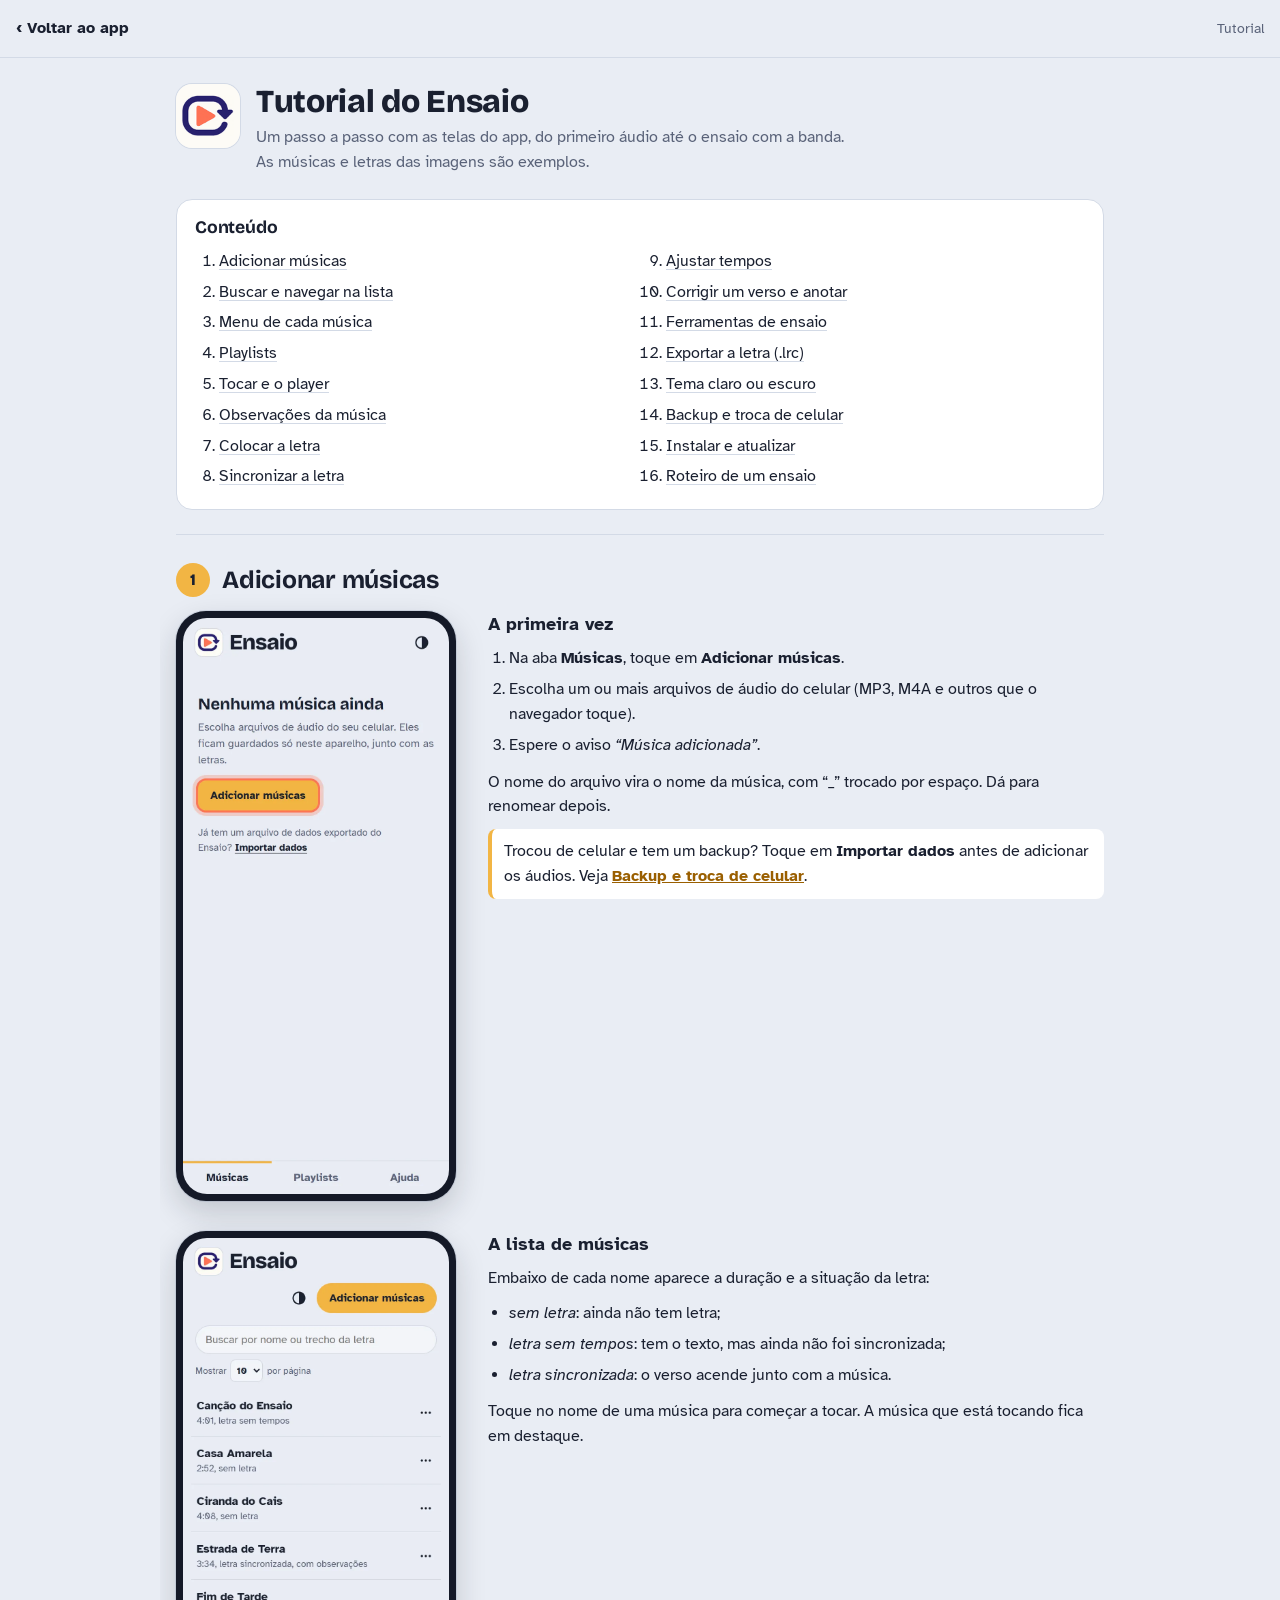
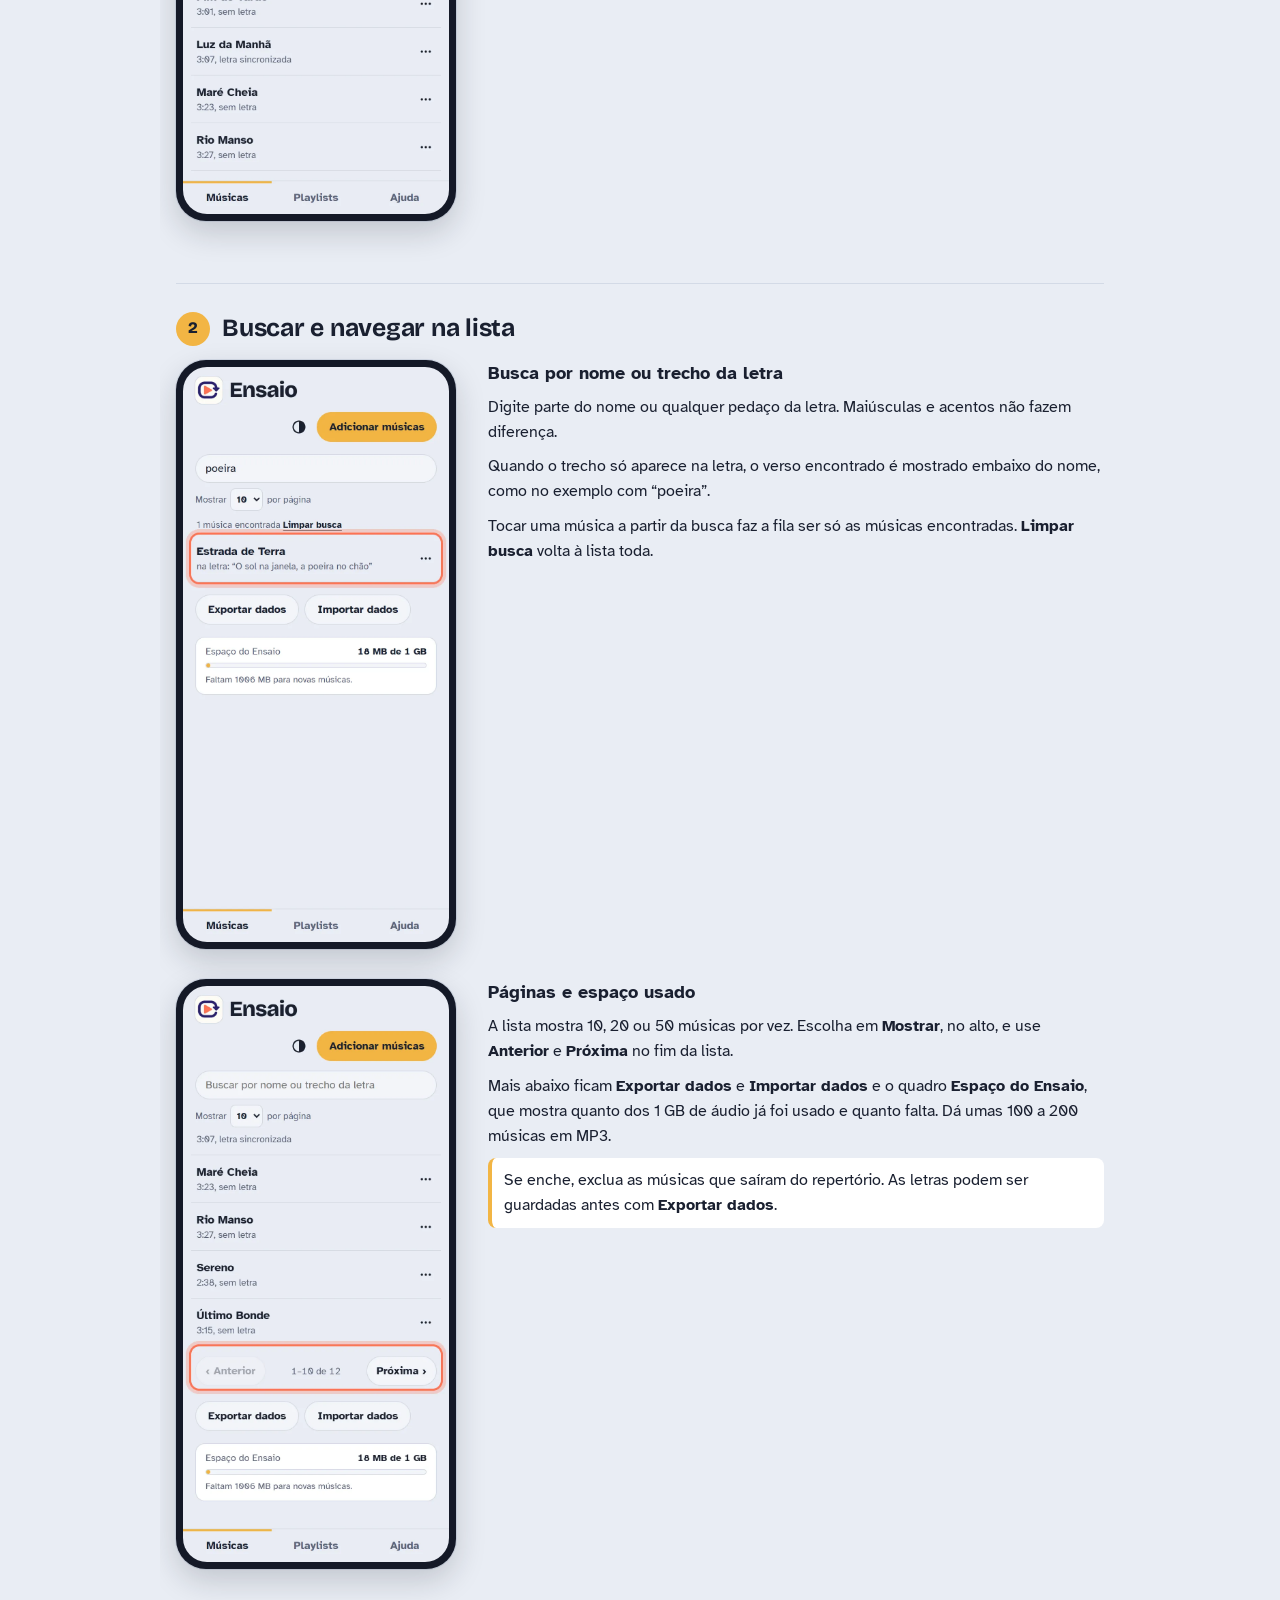
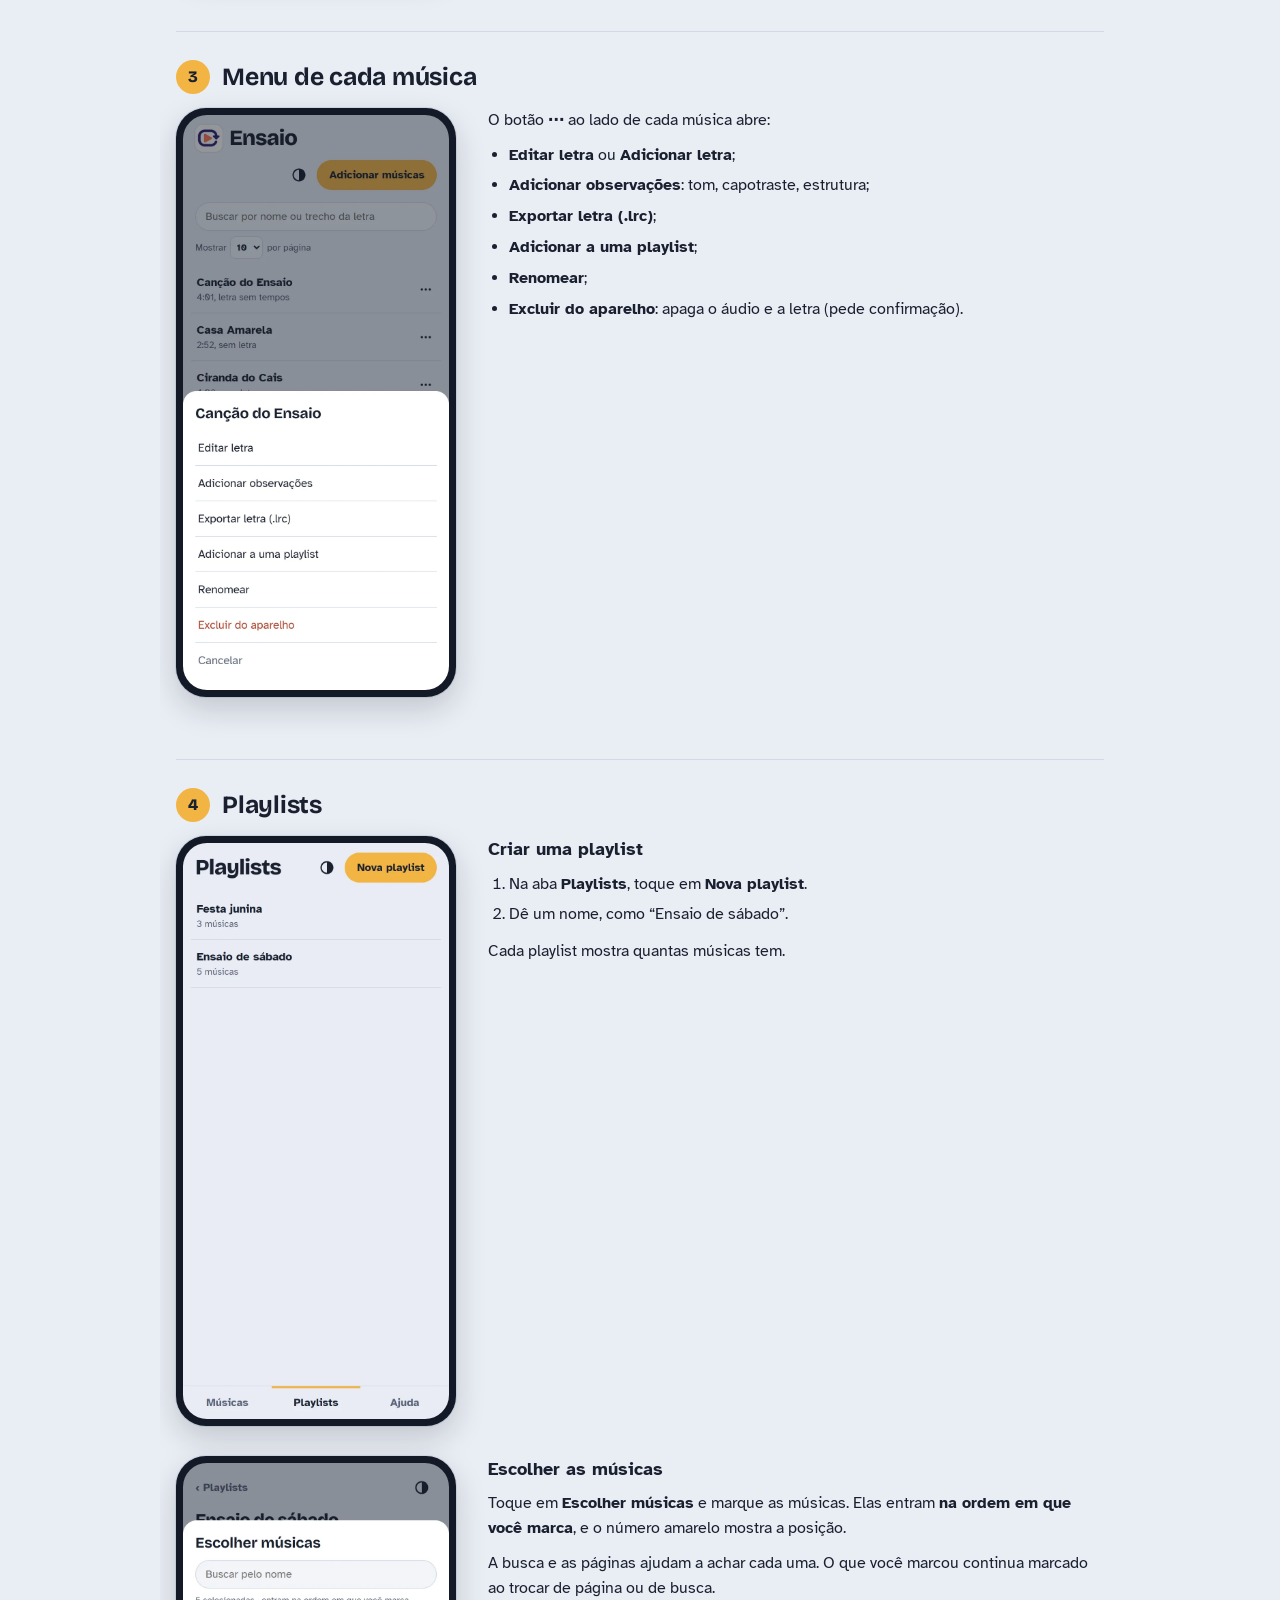
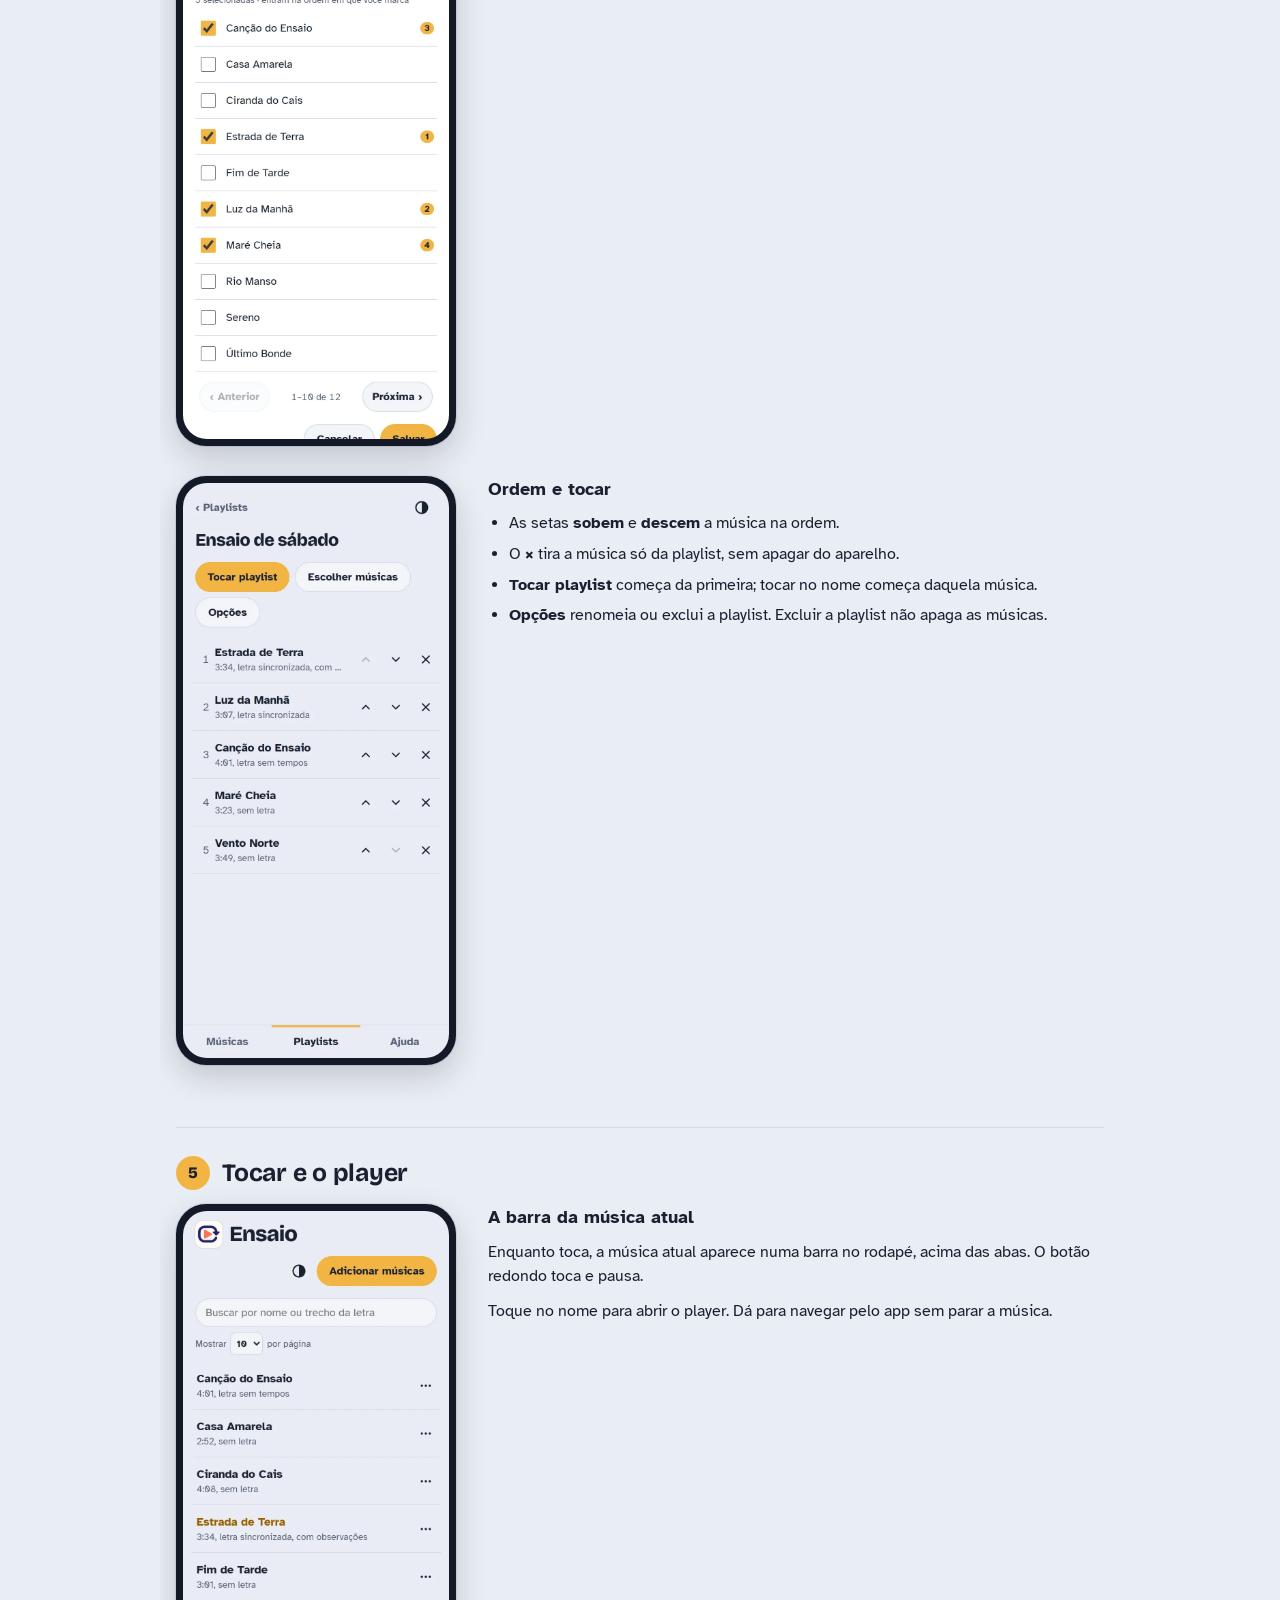
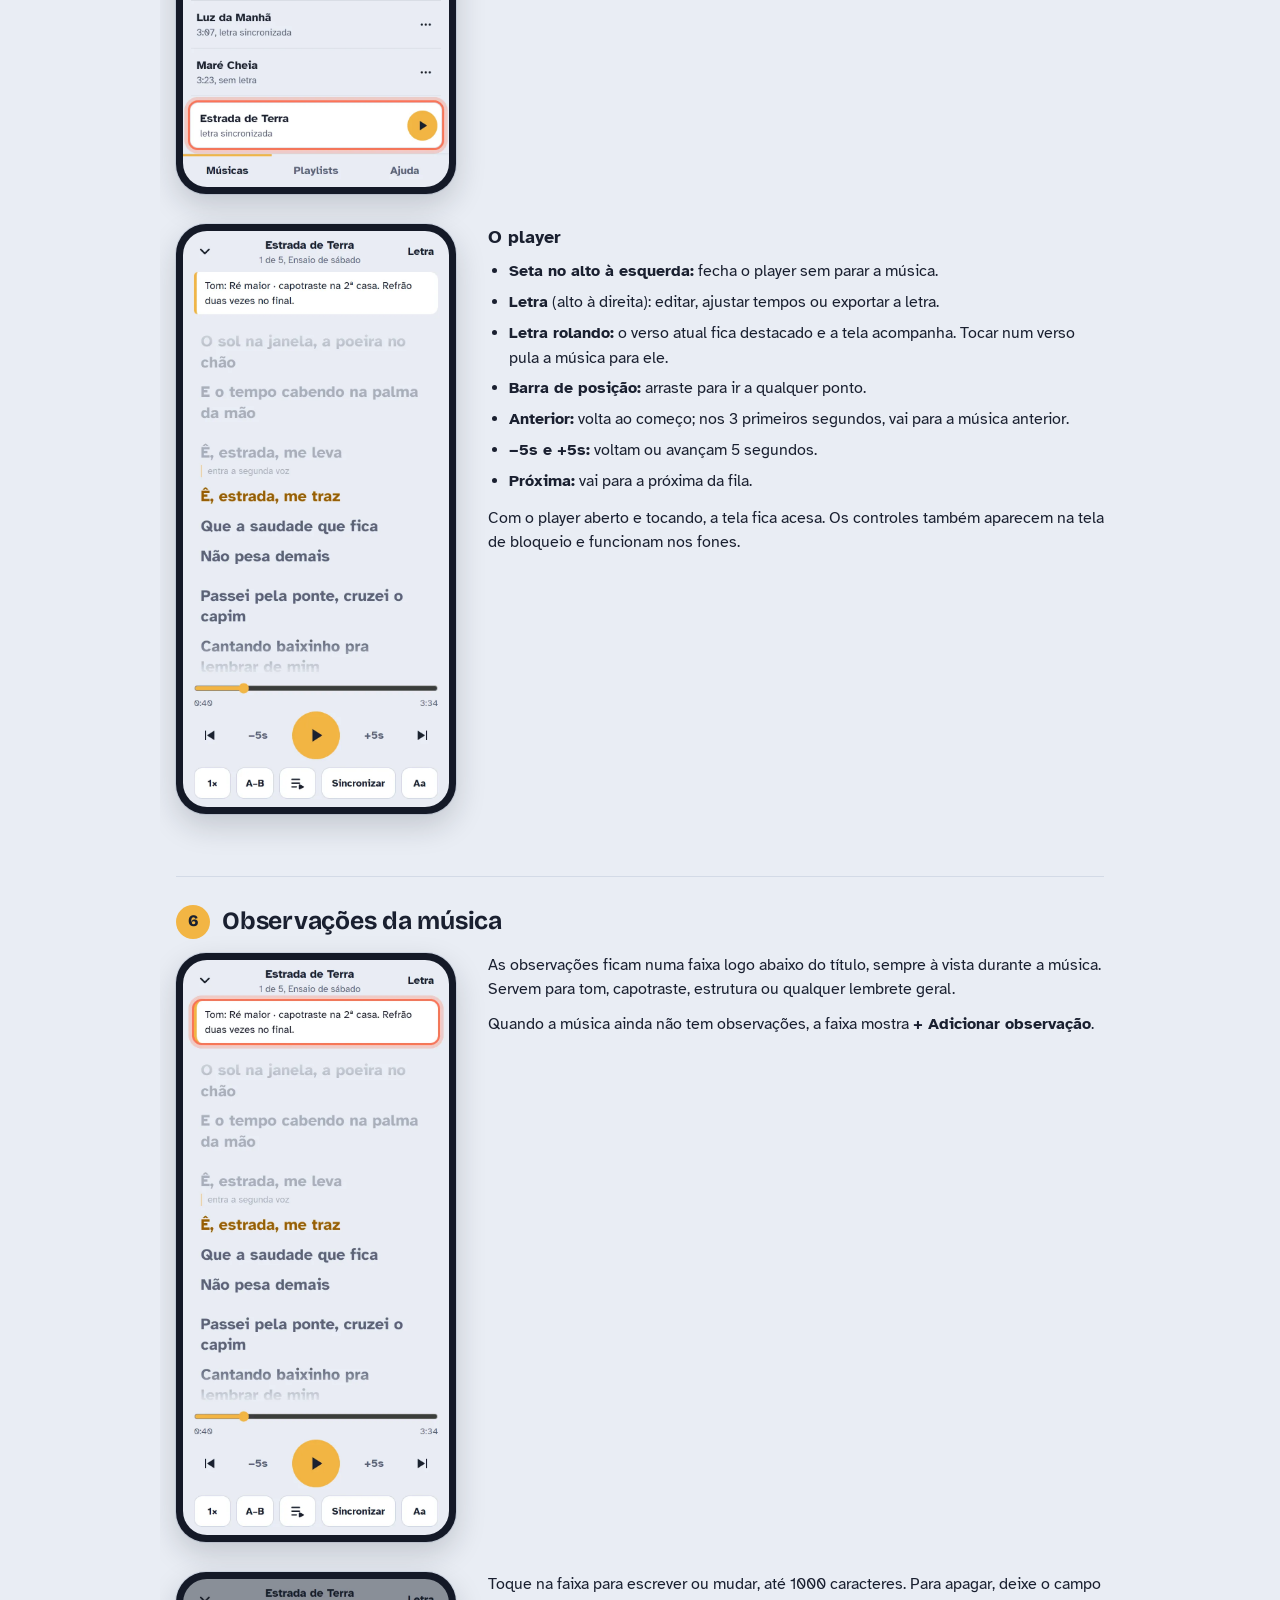
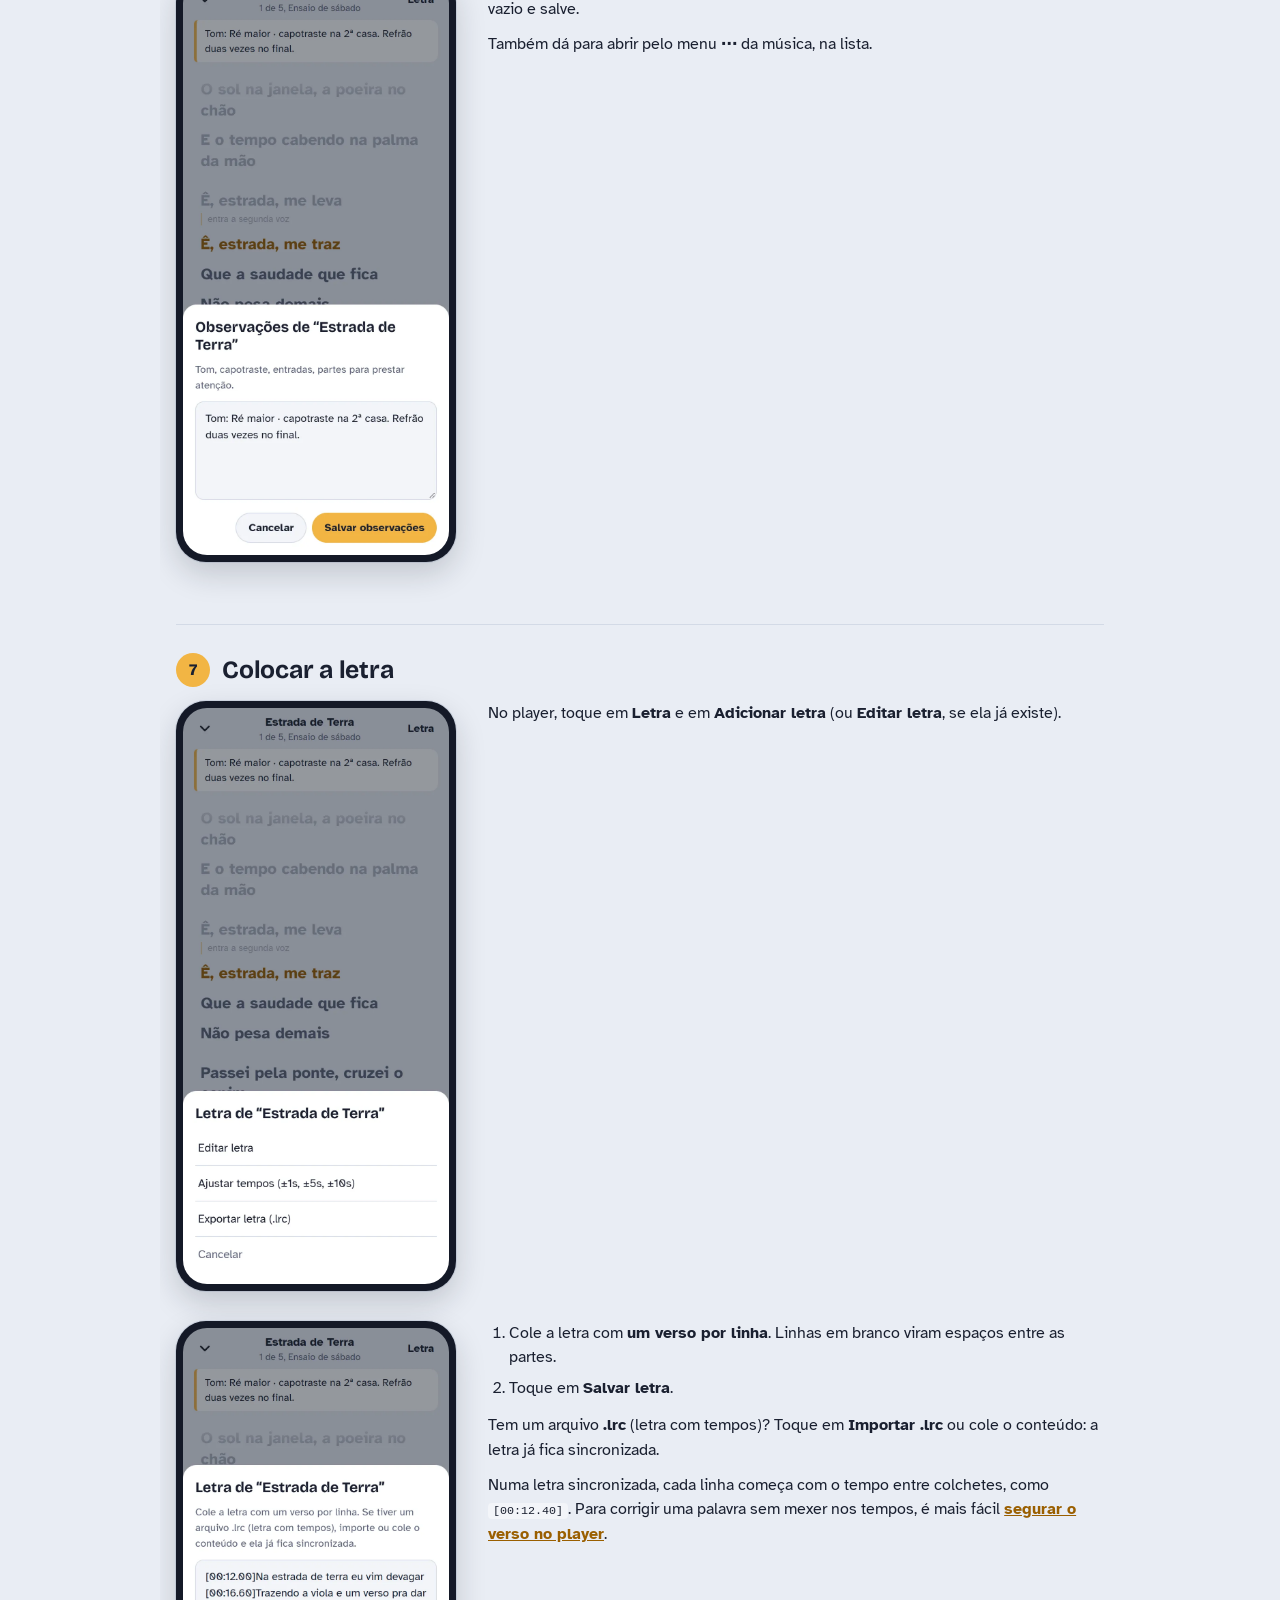
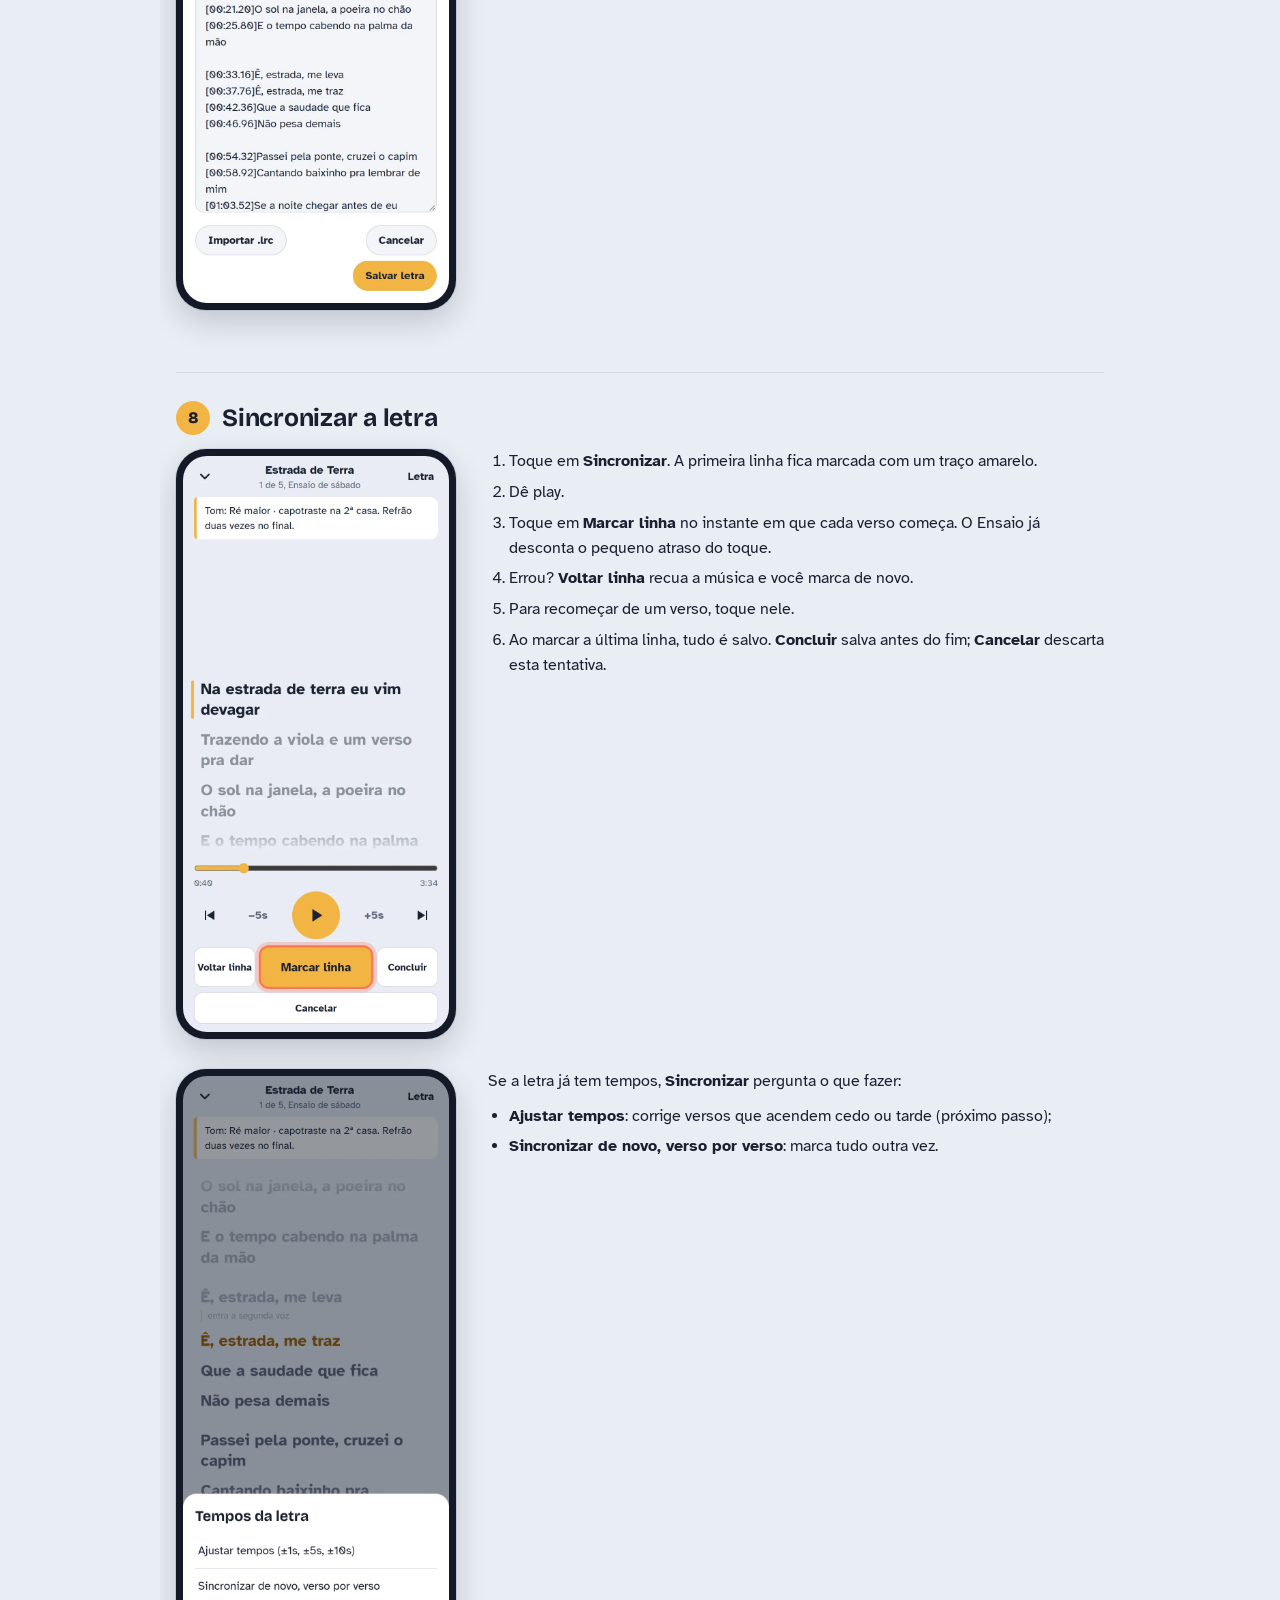
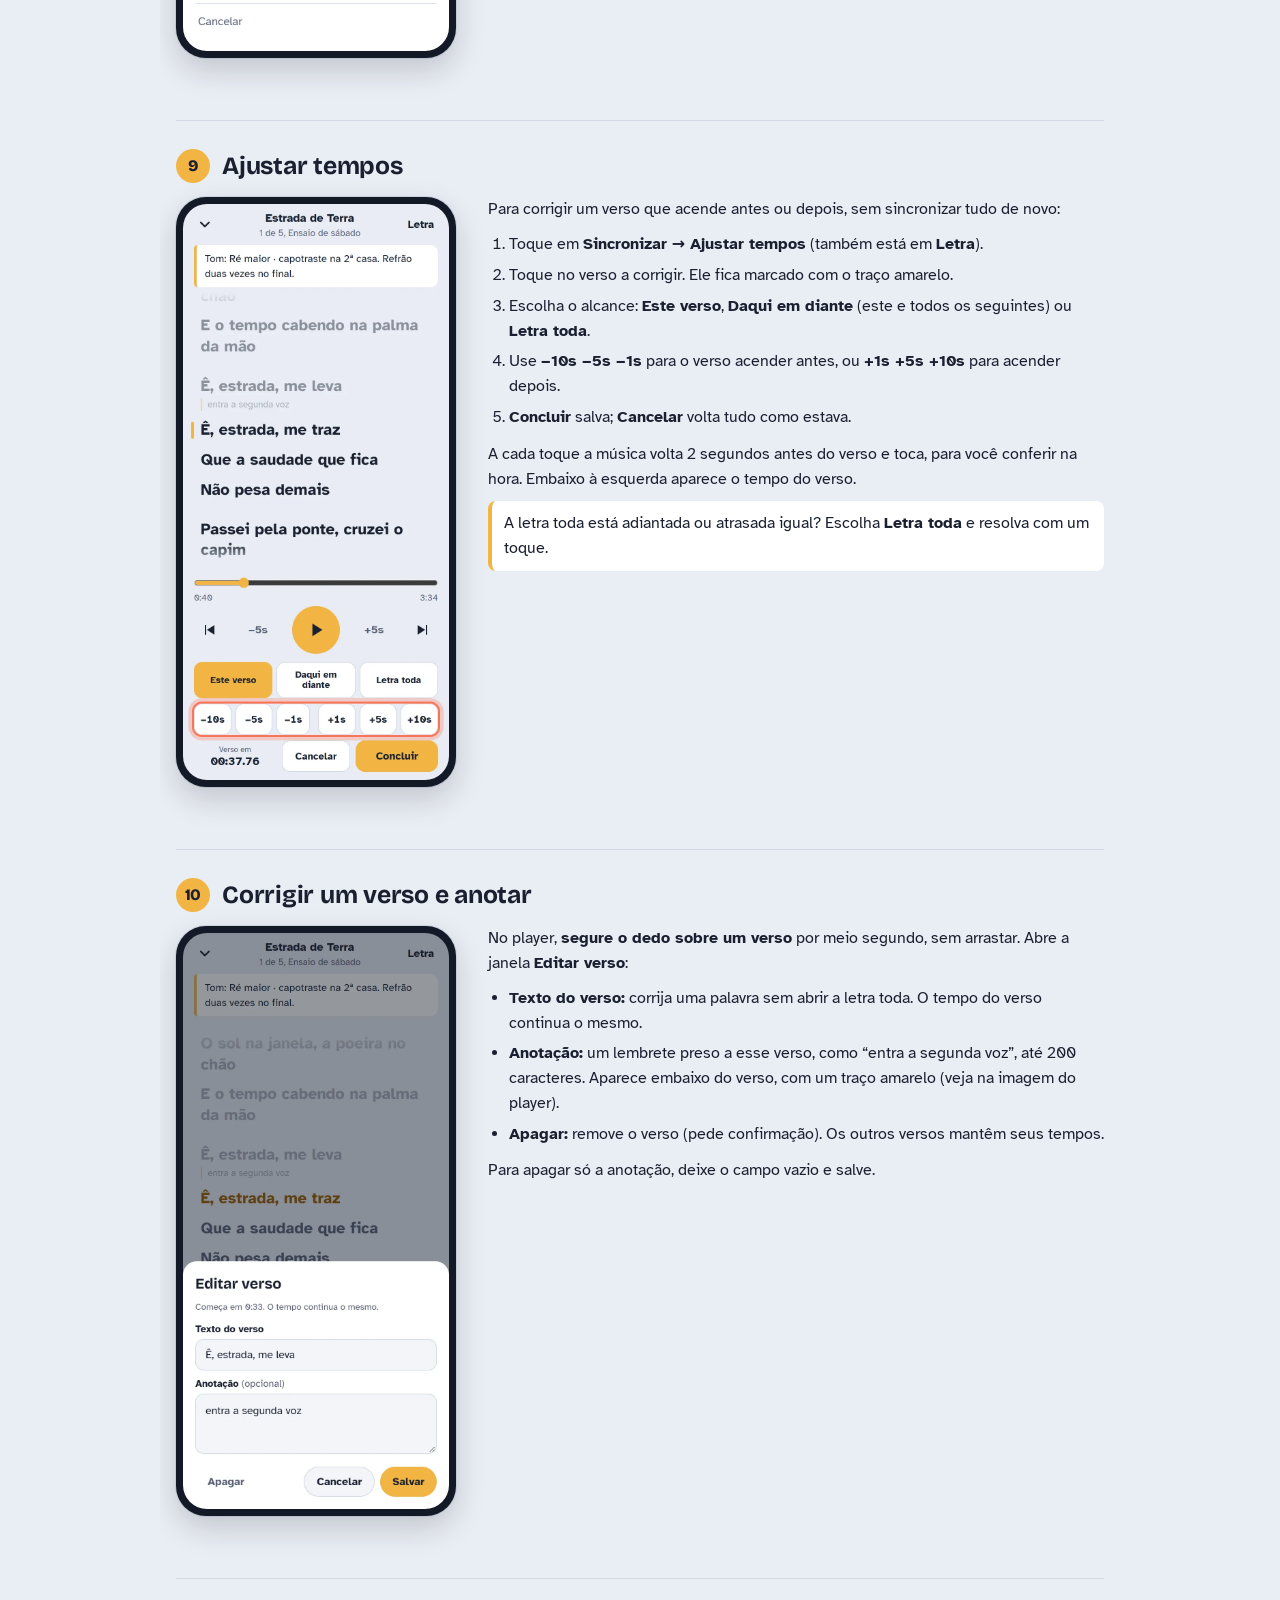
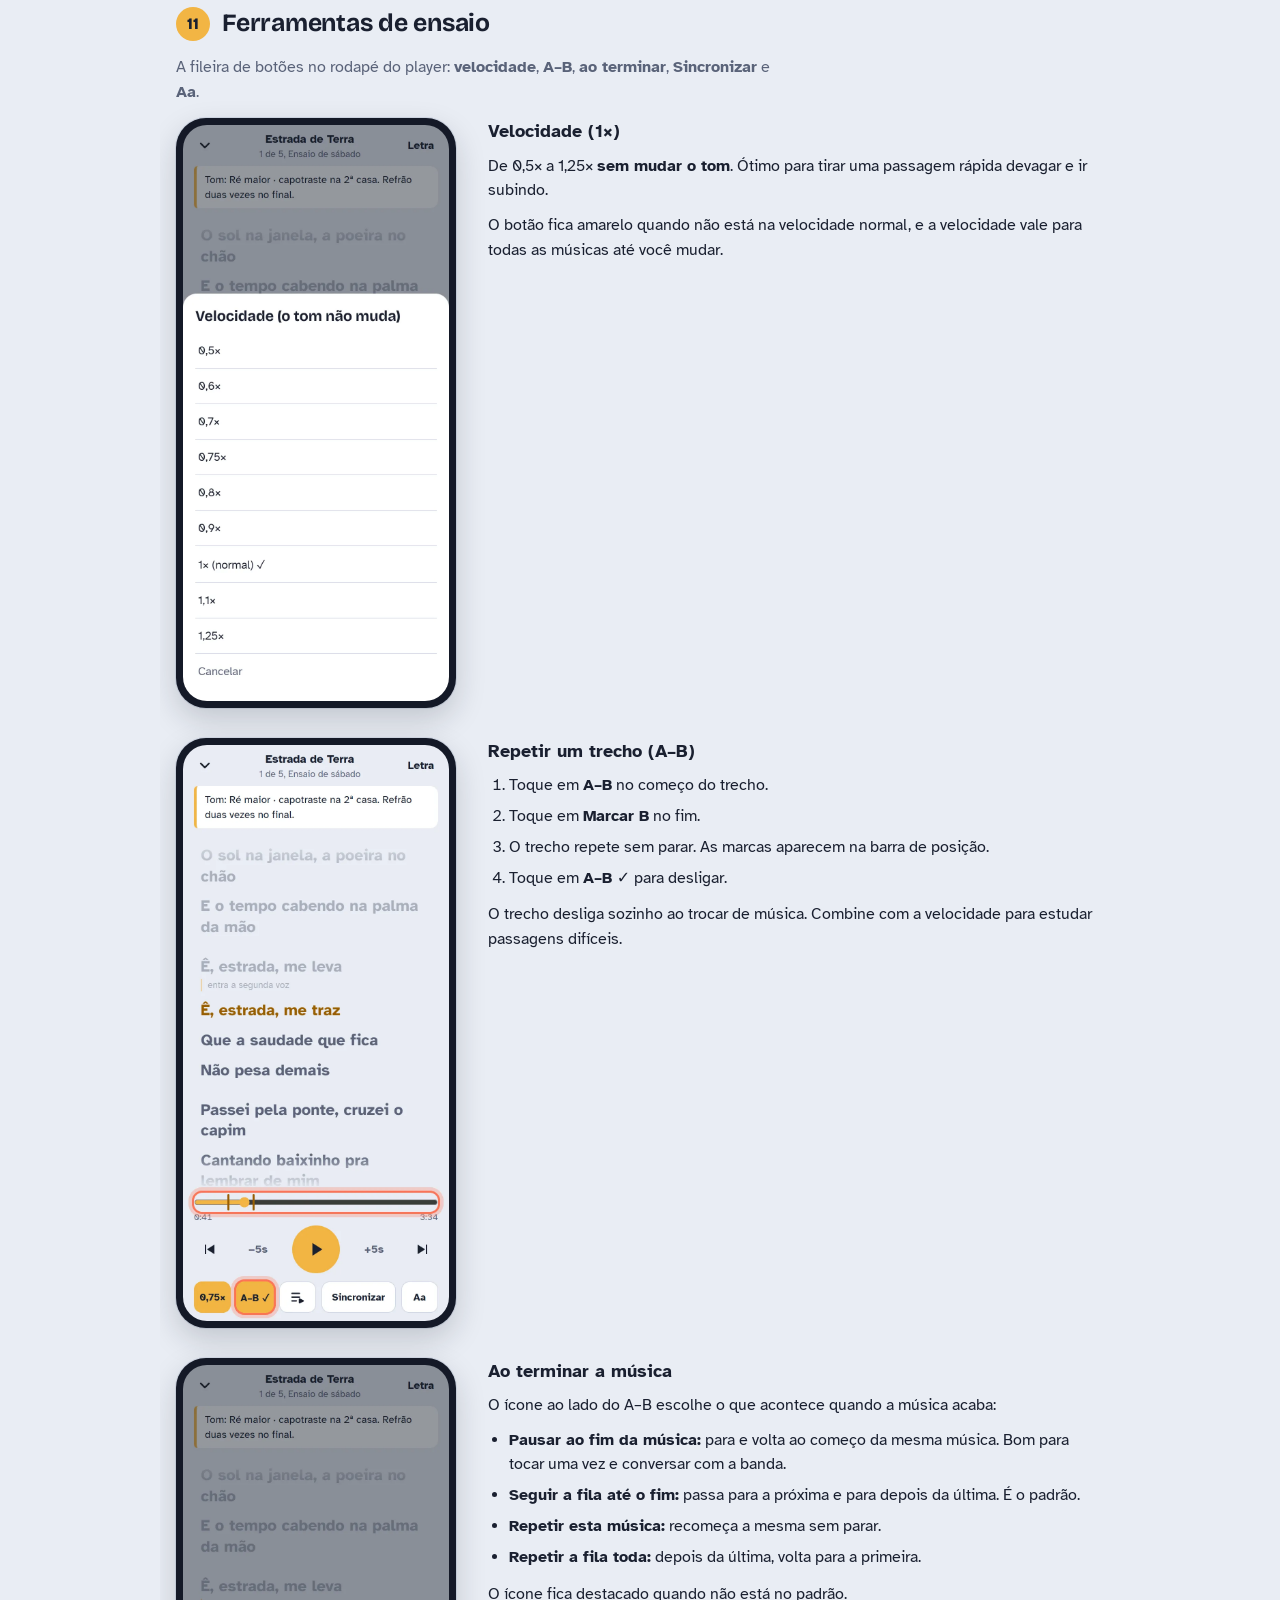
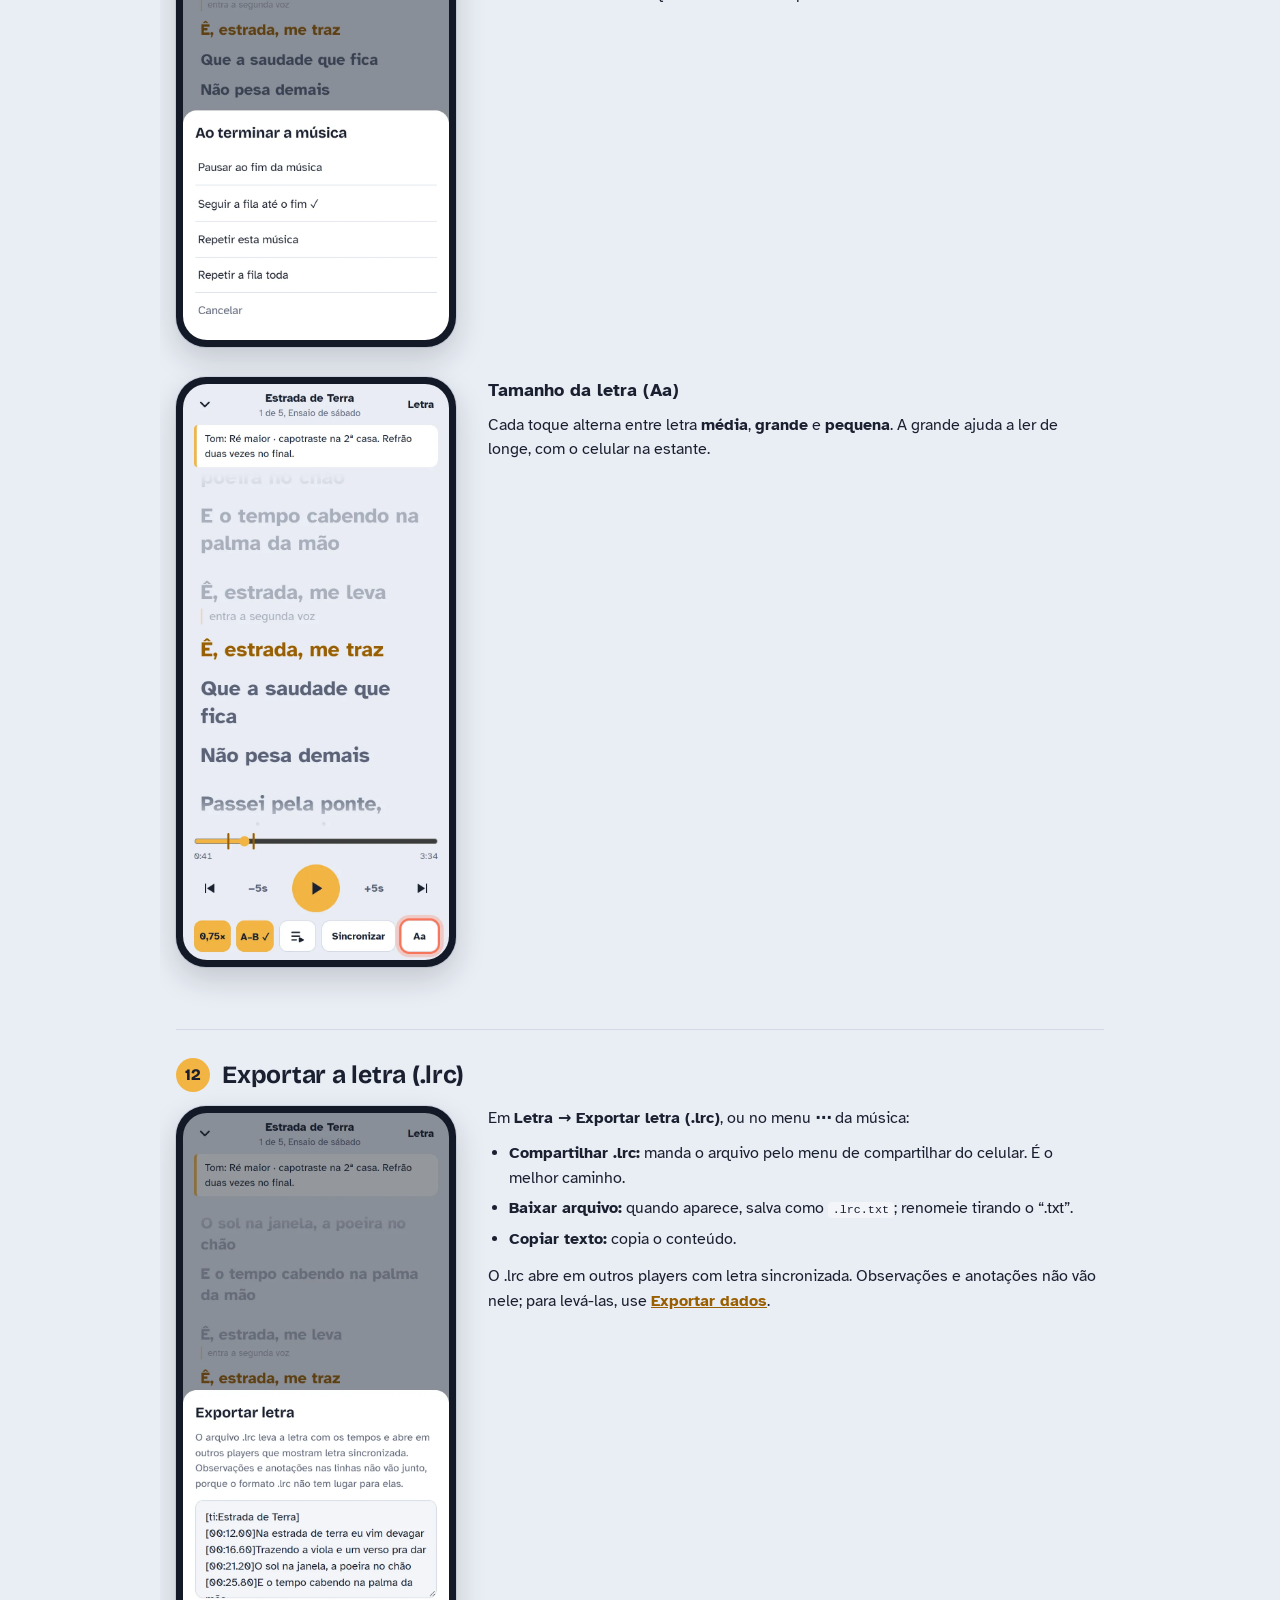
==== tutorial.html @ 3beb75f4 "add tutorial html" ====
<!DOCTYPE html>
<html lang="pt-BR">
<head>
<meta charset="utf-8">
<meta name="viewport" content="width=device-width, initial-scale=1, viewport-fit=cover">
<title>Tutorial do Ensaio</title>
<meta name="description" content="Passo a passo do Ensaio, com imagens: músicas, playlists, letra sincronizada, ferramentas de ensaio, backup e instalação.">
<meta name="theme-color" content="#E9EDF4">
<link rel="icon" type="image/png" sizes="32x32" href="img/favicon-32.png">
<link rel="apple-touch-icon" href="img/apple-touch-icon.png">
<script>try{var t=localStorage.getItem('ensaio-theme');if(t==='light'||t==='dark')document.documentElement.setAttribute('data-theme',t);}catch(e){}
if(window.parent!==window)document.documentElement.classList.add('embed');</script>
<link rel="preconnect" href="https://fonts.googleapis.com">
<link rel="preconnect" href="https://fonts.gstatic.com" crossorigin>
<link href="https://fonts.googleapis.com/css2?family=Atkinson+Hyperlegible:wght@400;700&family=Bricolage+Grotesque:opsz,wght@12..96,700;12..96,800&display=swap" rel="stylesheet">
<link rel="stylesheet" href="css/styles.css">
<link rel="stylesheet" href="css/tutorial.css">
</head>
<body class="tut">

<header class="tut-bar">
  <a class="tut-back" id="tutBack" href="./">‹ Voltar ao app</a>
  <span class="tut-bar-title">Tutorial</span>
</header>

<main class="tut-main">

<section class="tut-hero">
  <img src="img/logo-96.png" alt="" width="64" height="64">
  <div>
    <h1>Tutorial do Ensaio</h1>
    <p>Um passo a passo com as telas do app, do primeiro áudio até o ensaio com a banda. As músicas e letras das imagens são exemplos.</p>
  </div>
</section>

<nav class="tut-toc" aria-label="Conteúdo">
  <h2>Conteúdo</h2>
  <ol>
    <li><a href="#comecar">Adicionar músicas</a></li>
    <li><a href="#lista">Buscar e navegar na lista</a></li>
    <li><a href="#menu">Menu de cada música</a></li>
    <li><a href="#playlists">Playlists</a></li>
    <li><a href="#tocar">Tocar e o player</a></li>
    <li><a href="#observacoes">Observações da música</a></li>
    <li><a href="#letra">Colocar a letra</a></li>
    <li><a href="#sincronizar">Sincronizar a letra</a></li>
    <li><a href="#ajustar">Ajustar tempos</a></li>
    <li><a href="#verso">Corrigir um verso e anotar</a></li>
    <li><a href="#ferramentas">Ferramentas de ensaio</a></li>
    <li><a href="#lrc">Exportar a letra (.lrc)</a></li>
    <li><a href="#tema">Tema claro ou escuro</a></li>
    <li><a href="#backup">Backup e troca de celular</a></li>
    <li><a href="#instalar">Instalar e atualizar</a></li>
    <li><a href="#roteiro">Roteiro de um ensaio</a></li>
  </ol>
</nav>

<!-- 1 -->
<section class="tut-sec" id="comecar">
  <h2><span class="n">1</span>Adicionar músicas</h2>
  <div class="step">
    <figure class="phone"><img src="img/tutorial/01-inicio.webp" width="780" height="1688" loading="lazy" alt="Tela inicial vazia com o botão Adicionar músicas destacado"></figure>
    <div class="txt">
      <h3>A primeira vez</h3>
      <ol>
        <li>Na aba <b>Músicas</b>, toque em <b>Adicionar músicas</b>.</li>
        <li>Escolha um ou mais arquivos de áudio do celular (MP3, M4A e outros que o navegador toque).</li>
        <li>Espere o aviso <i>“Música adicionada”</i>.</li>
      </ol>
      <p>O nome do arquivo vira o nome da música, com “_” trocado por espaço. Dá para renomear depois.</p>
      <p class="tip">Trocou de celular e tem um backup? Toque em <b>Importar dados</b> antes de adicionar os áudios. Veja <a href="#backup">Backup e troca de celular</a>.</p>
    </div>
  </div>
  <div class="step">
    <figure class="phone"><img src="img/tutorial/02-lista.webp" width="780" height="1688" loading="lazy" alt="Lista de músicas com duração e situação da letra"></figure>
    <div class="txt">
      <h3>A lista de músicas</h3>
      <p>Embaixo de cada nome aparece a duração e a situação da letra:</p>
      <ul>
        <li><i>sem letra</i>: ainda não tem letra;</li>
        <li><i>letra sem tempos</i>: tem o texto, mas ainda não foi sincronizada;</li>
        <li><i>letra sincronizada</i>: o verso acende junto com a música.</li>
      </ul>
      <p>Toque no nome de uma música para começar a tocar. A música que está tocando fica em destaque.</p>
    </div>
  </div>
</section>

<!-- 2 -->
<section class="tut-sec" id="lista">
  <h2><span class="n">2</span>Buscar e navegar na lista</h2>
  <div class="step">
    <figure class="phone"><img src="img/tutorial/03-busca.webp" width="780" height="1688" loading="lazy" alt="Busca pela palavra poeira encontrando a música pelo trecho da letra"></figure>
    <div class="txt">
      <h3>Busca por nome ou trecho da letra</h3>
      <p>Digite parte do nome ou qualquer pedaço da letra. Maiúsculas e acentos não fazem diferença.</p>
      <p>Quando o trecho só aparece na letra, o verso encontrado é mostrado embaixo do nome, como no exemplo com “poeira”.</p>
      <p>Tocar uma música a partir da busca faz a fila ser só as músicas encontradas. <b>Limpar busca</b> volta à lista toda.</p>
    </div>
  </div>
  <div class="step">
    <figure class="phone"><img src="img/tutorial/04-paginas-espaco.webp" width="780" height="1688" loading="lazy" alt="Fim da lista com os botões de página, exportar e importar dados e o espaço usado"></figure>
    <div class="txt">
      <h3>Páginas e espaço usado</h3>
      <p>A lista mostra 10, 20 ou 50 músicas por vez. Escolha em <b>Mostrar</b>, no alto, e use <b>Anterior</b> e <b>Próxima</b> no fim da lista.</p>
      <p>Mais abaixo ficam <b>Exportar dados</b> e <b>Importar dados</b> e o quadro <b>Espaço do Ensaio</b>, que mostra quanto dos 1 GB de áudio já foi usado e quanto falta. Dá umas 100 a 200 músicas em MP3.</p>
      <p class="tip">Se enche, exclua as músicas que saíram do repertório. As letras podem ser guardadas antes com <b>Exportar dados</b>.</p>
    </div>
  </div>
</section>

<!-- 3 -->
<section class="tut-sec" id="menu">
  <h2><span class="n">3</span>Menu de cada música</h2>
  <div class="step">
    <figure class="phone"><img src="img/tutorial/05-menu-musica.webp" width="780" height="1688" loading="lazy" alt="Menu de opções de uma música"></figure>
    <div class="txt">
      <p>O botão <b>⋯</b> ao lado de cada música abre:</p>
      <ul>
        <li><b>Editar letra</b> ou <b>Adicionar letra</b>;</li>
        <li><b>Adicionar observações</b>: tom, capotraste, estrutura;</li>
        <li><b>Exportar letra (.lrc)</b>;</li>
        <li><b>Adicionar a uma playlist</b>;</li>
        <li><b>Renomear</b>;</li>
        <li><b>Excluir do aparelho</b>: apaga o áudio e a letra (pede confirmação).</li>
      </ul>
    </div>
  </div>
</section>

<!-- 4 -->
<section class="tut-sec" id="playlists">
  <h2><span class="n">4</span>Playlists</h2>
  <div class="step">
    <figure class="phone"><img src="img/tutorial/06-playlists.webp" width="780" height="1688" loading="lazy" alt="Aba Playlists com duas playlists"></figure>
    <div class="txt">
      <h3>Criar uma playlist</h3>
      <ol>
        <li>Na aba <b>Playlists</b>, toque em <b>Nova playlist</b>.</li>
        <li>Dê um nome, como “Ensaio de sábado”.</li>
      </ol>
      <p>Cada playlist mostra quantas músicas tem.</p>
    </div>
  </div>
  <div class="step">
    <figure class="phone"><img src="img/tutorial/08-escolher-musicas.webp" width="780" height="1688" loading="lazy" alt="Janela Escolher músicas com músicas marcadas e numeradas na ordem"></figure>
    <div class="txt">
      <h3>Escolher as músicas</h3>
      <p>Toque em <b>Escolher músicas</b> e marque as músicas. Elas entram <b>na ordem em que você marca</b>, e o número amarelo mostra a posição.</p>
      <p>A busca e as páginas ajudam a achar cada uma. O que você marcou continua marcado ao trocar de página ou de busca.</p>
    </div>
  </div>
  <div class="step">
    <figure class="phone"><img src="img/tutorial/07-playlist-aberta.webp" width="780" height="1688" loading="lazy" alt="Playlist aberta com as músicas numeradas e setas para mudar a ordem"></figure>
    <div class="txt">
      <h3>Ordem e tocar</h3>
      <ul>
        <li>As setas <b>sobem</b> e <b>descem</b> a música na ordem.</li>
        <li>O <b>×</b> tira a música só da playlist, sem apagar do aparelho.</li>
        <li><b>Tocar playlist</b> começa da primeira; tocar no nome começa daquela música.</li>
        <li><b>Opções</b> renomeia ou exclui a playlist. Excluir a playlist não apaga as músicas.</li>
      </ul>
    </div>
  </div>
</section>

<!-- 5 -->
<section class="tut-sec" id="tocar">
  <h2><span class="n">5</span>Tocar e o player</h2>
  <div class="step">
    <figure class="phone"><img src="img/tutorial/09-mini-player.webp" width="780" height="1688" loading="lazy" alt="Barra da música atual no rodapé da tela"></figure>
    <div class="txt">
      <h3>A barra da música atual</h3>
      <p>Enquanto toca, a música atual aparece numa barra no rodapé, acima das abas. O botão redondo toca e pausa.</p>
      <p>Toque no nome para abrir o player. Dá para navegar pelo app sem parar a música.</p>
    </div>
  </div>
  <div class="step">
    <figure class="phone"><img src="img/tutorial/10-player.webp" width="780" height="1688" loading="lazy" alt="Player com a letra sincronizada e o verso atual destacado"></figure>
    <div class="txt">
      <h3>O player</h3>
      <ul>
        <li><b>Seta no alto à esquerda:</b> fecha o player sem parar a música.</li>
        <li><b>Letra</b> (alto à direita): editar, ajustar tempos ou exportar a letra.</li>
        <li><b>Letra rolando:</b> o verso atual fica destacado e a tela acompanha. Tocar num verso pula a música para ele.</li>
        <li><b>Barra de posição:</b> arraste para ir a qualquer ponto.</li>
        <li><b>Anterior:</b> volta ao começo; nos 3 primeiros segundos, vai para a música anterior.</li>
        <li><b>−5s e +5s:</b> voltam ou avançam 5 segundos.</li>
        <li><b>Próxima:</b> vai para a próxima da fila.</li>
      </ul>
      <p>Com o player aberto e tocando, a tela fica acesa. Os controles também aparecem na tela de bloqueio e funcionam nos fones.</p>
    </div>
  </div>
</section>

<!-- 6 -->
<section class="tut-sec" id="observacoes">
  <h2><span class="n">6</span>Observações da música</h2>
  <div class="step">
    <figure class="phone"><img src="img/tutorial/11-observacoes-faixa.webp" width="780" height="1688" loading="lazy" alt="Faixa de observações destacada abaixo do título no player"></figure>
    <div class="txt">
      <p>As observações ficam numa faixa logo abaixo do título, sempre à vista durante a música. Servem para tom, capotraste, estrutura ou qualquer lembrete geral.</p>
      <p>Quando a música ainda não tem observações, a faixa mostra <b>+ Adicionar observação</b>.</p>
    </div>
  </div>
  <div class="step">
    <figure class="phone"><img src="img/tutorial/12-observacoes.webp" width="780" height="1688" loading="lazy" alt="Janela para escrever as observações da música"></figure>
    <div class="txt">
      <p>Toque na faixa para escrever ou mudar, até 1000 caracteres. Para apagar, deixe o campo vazio e salve.</p>
      <p>Também dá para abrir pelo menu <b>⋯</b> da música, na lista.</p>
    </div>
  </div>
</section>

<!-- 7 -->
<section class="tut-sec" id="letra">
  <h2><span class="n">7</span>Colocar a letra</h2>
  <div class="step">
    <figure class="phone"><img src="img/tutorial/13-menu-letra.webp" width="780" height="1688" loading="lazy" alt="Menu Letra do player"></figure>
    <div class="txt">
      <p>No player, toque em <b>Letra</b> e em <b>Adicionar letra</b> (ou <b>Editar letra</b>, se ela já existe).</p>
    </div>
  </div>
  <div class="step">
    <figure class="phone"><img src="img/tutorial/14-editor-letra.webp" width="780" height="1688" loading="lazy" alt="Editor da letra com os tempos entre colchetes"></figure>
    <div class="txt">
      <ol>
        <li>Cole a letra com <b>um verso por linha</b>. Linhas em branco viram espaços entre as partes.</li>
        <li>Toque em <b>Salvar letra</b>.</li>
      </ol>
      <p>Tem um arquivo <b>.lrc</b> (letra com tempos)? Toque em <b>Importar .lrc</b> ou cole o conteúdo: a letra já fica sincronizada.</p>
      <p>Numa letra sincronizada, cada linha começa com o tempo entre colchetes, como <code>[00:12.40]</code>. Para corrigir uma palavra sem mexer nos tempos, é mais fácil <a href="#verso">segurar o verso no player</a>.</p>
    </div>
  </div>
</section>

<!-- 8 -->
<section class="tut-sec" id="sincronizar">
  <h2><span class="n">8</span>Sincronizar a letra</h2>
  <div class="step">
    <figure class="phone"><img src="img/tutorial/16-sincronizar.webp" width="780" height="1688" loading="lazy" alt="Modo sincronizar com o botão Marcar linha destacado"></figure>
    <div class="txt">
      <ol>
        <li>Toque em <b>Sincronizar</b>. A primeira linha fica marcada com um traço amarelo.</li>
        <li>Dê play.</li>
        <li>Toque em <b>Marcar linha</b> no instante em que cada verso começa. O Ensaio já desconta o pequeno atraso do toque.</li>
        <li>Errou? <b>Voltar linha</b> recua a música e você marca de novo.</li>
        <li>Para recomeçar de um verso, toque nele.</li>
        <li>Ao marcar a última linha, tudo é salvo. <b>Concluir</b> salva antes do fim; <b>Cancelar</b> descarta esta tentativa.</li>
      </ol>
    </div>
  </div>
  <div class="step">
    <figure class="phone"><img src="img/tutorial/15-menu-tempos.webp" width="780" height="1688" loading="lazy" alt="Menu Tempos da letra com Ajustar tempos e Sincronizar de novo"></figure>
    <div class="txt">
      <p>Se a letra já tem tempos, <b>Sincronizar</b> pergunta o que fazer:</p>
      <ul>
        <li><b>Ajustar tempos</b>: corrige versos que acendem cedo ou tarde (próximo passo);</li>
        <li><b>Sincronizar de novo, verso por verso</b>: marca tudo outra vez.</li>
      </ul>
    </div>
  </div>
</section>

<!-- 9 -->
<section class="tut-sec" id="ajustar">
  <h2><span class="n">9</span>Ajustar tempos</h2>
  <div class="step">
    <figure class="phone"><img src="img/tutorial/17-ajustar.webp" width="780" height="1688" loading="lazy" alt="Barra de ajuste com os botões de menos 10 a mais 10 segundos destacados"></figure>
    <div class="txt">
      <p>Para corrigir um verso que acende antes ou depois, sem sincronizar tudo de novo:</p>
      <ol>
        <li>Toque em <b>Sincronizar → Ajustar tempos</b> (também está em <b>Letra</b>).</li>
        <li>Toque no verso a corrigir. Ele fica marcado com o traço amarelo.</li>
        <li>Escolha o alcance: <b>Este verso</b>, <b>Daqui em diante</b> (este e todos os seguintes) ou <b>Letra toda</b>.</li>
        <li>Use <b>−10s −5s −1s</b> para o verso acender antes, ou <b>+1s +5s +10s</b> para acender depois.</li>
        <li><b>Concluir</b> salva; <b>Cancelar</b> volta tudo como estava.</li>
      </ol>
      <p>A cada toque a música volta 2 segundos antes do verso e toca, para você conferir na hora. Embaixo à esquerda aparece o tempo do verso.</p>
      <p class="tip">A letra toda está adiantada ou atrasada igual? Escolha <b>Letra toda</b> e resolva com um toque.</p>
    </div>
  </div>
</section>

<!-- 10 -->
<section class="tut-sec" id="verso">
  <h2><span class="n">10</span>Corrigir um verso e anotar</h2>
  <div class="step">
    <figure class="phone"><img src="img/tutorial/18-editar-verso.webp" width="780" height="1688" loading="lazy" alt="Janela Editar verso com o texto e a anotação"></figure>
    <div class="txt">
      <p>No player, <b>segure o dedo sobre um verso</b> por meio segundo, sem arrastar. Abre a janela <b>Editar verso</b>:</p>
      <ul>
        <li><b>Texto do verso:</b> corrija uma palavra sem abrir a letra toda. O tempo do verso continua o mesmo.</li>
        <li><b>Anotação:</b> um lembrete preso a esse verso, como “entra a segunda voz”, até 200 caracteres. Aparece embaixo do verso, com um traço amarelo (veja na imagem do player).</li>
        <li><b>Apagar:</b> remove o verso (pede confirmação). Os outros versos mantêm seus tempos.</li>
      </ul>
      <p>Para apagar só a anotação, deixe o campo vazio e salve.</p>
    </div>
  </div>
</section>

<!-- 11 -->
<section class="tut-sec" id="ferramentas">
  <h2><span class="n">11</span>Ferramentas de ensaio</h2>
  <p class="sec-lead">A fileira de botões no rodapé do player: <b>velocidade</b>, <b>A–B</b>, <b>ao terminar</b>, <b>Sincronizar</b> e <b>Aa</b>.</p>
  <div class="step">
    <figure class="phone"><img src="img/tutorial/19-velocidade.webp" width="780" height="1688" loading="lazy" alt="Menu de velocidade de 0,5 a 1,25 vezes"></figure>
    <div class="txt">
      <h3>Velocidade (1×)</h3>
      <p>De 0,5× a 1,25× <b>sem mudar o tom</b>. Ótimo para tirar uma passagem rápida devagar e ir subindo.</p>
      <p>O botão fica amarelo quando não está na velocidade normal, e a velocidade vale para todas as músicas até você mudar.</p>
    </div>
  </div>
  <div class="step">
    <figure class="phone"><img src="img/tutorial/20-trecho-ab.webp" width="780" height="1688" loading="lazy" alt="Repetição de trecho A–B ligada, com as marcas na barra de posição"></figure>
    <div class="txt">
      <h3>Repetir um trecho (A–B)</h3>
      <ol>
        <li>Toque em <b>A–B</b> no começo do trecho.</li>
        <li>Toque em <b>Marcar B</b> no fim.</li>
        <li>O trecho repete sem parar. As marcas aparecem na barra de posição.</li>
        <li>Toque em <b>A–B ✓</b> para desligar.</li>
      </ol>
      <p>O trecho desliga sozinho ao trocar de música. Combine com a velocidade para estudar passagens difíceis.</p>
    </div>
  </div>
  <div class="step">
    <figure class="phone"><img src="img/tutorial/21-ao-terminar.webp" width="780" height="1688" loading="lazy" alt="Menu Ao terminar a música com as quatro opções"></figure>
    <div class="txt">
      <h3>Ao terminar a música</h3>
      <p>O ícone ao lado do A–B escolhe o que acontece quando a música acaba:</p>
      <ul>
        <li><b>Pausar ao fim da música:</b> para e volta ao começo da mesma música. Bom para tocar uma vez e conversar com a banda.</li>
        <li><b>Seguir a fila até o fim:</b> passa para a próxima e para depois da última. É o padrão.</li>
        <li><b>Repetir esta música:</b> recomeça a mesma sem parar.</li>
        <li><b>Repetir a fila toda:</b> depois da última, volta para a primeira.</li>
      </ul>
      <p>O ícone fica destacado quando não está no padrão.</p>
    </div>
  </div>
  <div class="step">
    <figure class="phone"><img src="img/tutorial/22-letra-grande.webp" width="780" height="1688" loading="lazy" alt="Letra em tamanho grande, com o botão Aa destacado"></figure>
    <div class="txt">
      <h3>Tamanho da letra (Aa)</h3>
      <p>Cada toque alterna entre letra <b>média</b>, <b>grande</b> e <b>pequena</b>. A grande ajuda a ler de longe, com o celular na estante.</p>
    </div>
  </div>
</section>

<!-- 12 -->
<section class="tut-sec" id="lrc">
  <h2><span class="n">12</span>Exportar a letra (.lrc)</h2>
  <div class="step">
    <figure class="phone"><img src="img/tutorial/23-exportar-lrc.webp" width="780" height="1688" loading="lazy" alt="Janela Exportar letra com o conteúdo do arquivo .lrc"></figure>
    <div class="txt">
      <p>Em <b>Letra → Exportar letra (.lrc)</b>, ou no menu <b>⋯</b> da música:</p>
      <ul>
        <li><b>Compartilhar .lrc:</b> manda o arquivo pelo menu de compartilhar do celular. É o melhor caminho.</li>
        <li><b>Baixar arquivo:</b> quando aparece, salva como <code>.lrc.txt</code>; renomeie tirando o “.txt”.</li>
        <li><b>Copiar texto:</b> copia o conteúdo.</li>
      </ul>
      <p>O .lrc abre em outros players com letra sincronizada. Observações e anotações não vão nele; para levá-las, use <a href="#backup">Exportar dados</a>.</p>
    </div>
  </div>
</section>

<!-- 13 -->
<section class="tut-sec" id="tema">
  <h2><span class="n">13</span>Tema claro ou escuro</h2>
  <div class="step">
    <figure class="phone"><img src="img/tutorial/25-tema.webp" width="780" height="1688" loading="lazy" alt="Menu Tema com Automático, Claro e Escuro"></figure>
    <div class="txt">
      <p>Toque no <b>círculo meio preenchido</b> no alto da tela e escolha:</p>
      <ul>
        <li><b>Automático:</b> segue o tema do celular;</li>
        <li><b>Claro:</b> lê melhor sob sol;</li>
        <li><b>Escuro:</b> cansa menos a vista à noite ou no palco.</li>
      </ul>
    </div>
  </div>
  <div class="step">
    <figure class="phone"><img src="img/tutorial/24-player-escuro.webp" width="780" height="1688" loading="lazy" alt="Player no tema escuro"></figure>
    <div class="txt">
      <p>O player no tema escuro. A escolha fica guardada neste aparelho.</p>
    </div>
  </div>
</section>

<!-- 14 -->
<section class="tut-sec" id="backup">
  <h2><span class="n">14</span>Backup e troca de celular</h2>
  <p class="sec-lead">Tudo fica só no navegador deste celular. <b>Limpar os dados do navegador apaga tudo</b>, então faça um backup de vez em quando.</p>
  <div class="step">
    <figure class="phone"><img src="img/tutorial/26-exportar-dados.webp" width="780" height="1688" loading="lazy" alt="Janela Exportar dados com o resumo do arquivo"></figure>
    <div class="txt">
      <h3>Exportar dados</h3>
      <p>No fim da aba <b>Músicas</b>, toque em <b>Exportar dados</b>. Sai um arquivo <code>.json</code> pequeno com as letras e seus tempos, as observações, as anotações e as playlists.</p>
      <p><b>Os áudios não vão junto</b>, para o arquivo continuar leve. Guarde no Drive ou mande para você mesmo por mensagem ou e-mail.</p>
    </div>
  </div>
  <div class="step">
    <figure class="phone"><img src="img/tutorial/27-importar-resumo.webp" width="780" height="1688" loading="lazy" alt="Resumo da importação antes de confirmar"></figure>
    <div class="txt">
      <h3>Importar dados</h3>
      <ol>
        <li>No outro celular (ou depois de limpar o navegador), toque em <b>Importar dados</b> e escolha o arquivo.</li>
        <li>O Ensaio mostra o que vai acontecer <b>antes</b> de mudar qualquer coisa.</li>
        <li>Toque em <b>Importar</b>.</li>
      </ol>
      <p>Músicas com o mesmo nome recebem a letra, as observações e as anotações do arquivo. Nada é apagado do aparelho.</p>
    </div>
  </div>
  <div class="step">
    <figure class="phone"><img src="img/tutorial/28-esperando-audio.webp" width="780" height="1688" loading="lazy" alt="Quadro Esperando o áudio com uma letra importada"></figure>
    <div class="txt">
      <h3>Esperando o áudio</h3>
      <p>As músicas do arquivo que ainda não estão no aparelho ficam em <b>Esperando o áudio</b>. Adicione os áudios <b>com os mesmos nomes de arquivo</b> e cada letra entra sozinha, inclusive na posição certa da playlist.</p>
      <p>O nome é comparado sem diferença de maiúsculas, acentos e “_”.</p>
    </div>
  </div>
</section>

<!-- 15 -->
<section class="tut-sec" id="instalar">
  <h2><span class="n">15</span>Instalar e atualizar</h2>
  <div class="step">
    <figure class="phone"><img src="img/tutorial/29-instalar.webp" width="780" height="1688" loading="lazy" alt="Ajuda com a seção Instalar no celular e o botão Instalar o app"></figure>
    <div class="txt">
      <h3>Instalar no celular</h3>
      <p>Instalado, o Ensaio ganha ícone na tela de início, abre em tela cheia e <b>funciona sem internet</b>.</p>
      <ul>
        <li><b>Android (Chrome):</b> na aba <b>Ajuda</b>, toque em <b>Instalar o app</b>. Se o botão não aparecer, use o menu <b>⋮</b> do Chrome → <b>Instalar app</b>.</li>
        <li><b>iPhone e iPad (Safari):</b> toque em <b>Compartilhar</b> (quadrado com seta) → <b>Adicionar à Tela de Início</b>. No iPhone, isso também protege os dados da limpeza automática do Safari.</li>
      </ul>
    </div>
  </div>
  <div class="step">
    <figure class="phone"><img src="img/tutorial/30-atualizacao.webp" width="780" height="1688" loading="lazy" alt="Aviso Nova versão do Ensaio disponível com o botão Atualizar"></figure>
    <div class="txt">
      <h3>Nova versão</h3>
      <p>Quando sai uma versão nova, aparece no alto o aviso <b>“Nova versão do Ensaio disponível”</b>. Toque em <b>Atualizar</b> quando puder; o app só recarrega nessa hora, para não cortar uma música no meio. O <b>×</b> deixa para depois.</p>
      <p>Músicas, letras e playlists não são afetadas pela atualização.</p>
    </div>
  </div>
</section>

<!-- 16 -->
<section class="tut-sec" id="roteiro">
  <h2><span class="n">16</span>Roteiro de um ensaio</h2>
  <div class="cards">
    <div class="card">
      <h3>Antes</h3>
      <ul>
        <li>Adicione os áudios e cole as letras.</li>
        <li>Sincronize as músicas novas e anote tom e capotraste nas observações.</li>
        <li>Monte a playlist na ordem do ensaio.</li>
        <li>Faça um <b>Exportar dados</b> para garantir.</li>
      </ul>
    </div>
    <div class="card">
      <h3>Estudando sozinho</h3>
      <ul>
        <li>Marque o trecho difícil com <b>A–B</b>.</li>
        <li>Baixe para 0,75× e vá subindo até 1×.</li>
        <li>Use <b>Repetir esta música</b> para passar várias vezes sem tocar no celular.</li>
        <li>Segure os versos para anotar entradas e respirações.</li>
      </ul>
    </div>
    <div class="card">
      <h3>No ensaio</h3>
      <ul>
        <li>Tema escuro e letra grande (<b>Aa</b>) para ler de longe.</li>
        <li><b>Pausar ao fim da música</b> para conversar entre uma e outra.</li>
        <li>Toque num verso para voltar direto àquela parte.</li>
        <li>Com o player aberto, a tela não apaga.</li>
      </ul>
    </div>
  </div>
  <p class="tut-end">Ficou alguma dúvida? A aba <b>Ajuda</b> do app tem a seção <b>Problemas comuns</b>.</p>
  <p class="tut-end"><a class="btn" id="tutBack2" href="./">Voltar ao app</a></p>
</section>

</main>

<script>
/* Links internos (sumário): rolam até a seção sem criar entradas no histórico,
   para o botão voltar do celular fechar o tutorial em vez de voltar seção por seção */
document.addEventListener('click', function(e){
  var a = e.target.closest('a[href^="#"]'); if (!a) return;
  var el = document.getElementById(a.getAttribute('href').slice(1)); if (!el) return;
  e.preventDefault();
  el.scrollIntoView({ behavior: matchMedia('(prefers-reduced-motion: reduce)').matches ? 'auto' : 'smooth' });
  try { history.replaceState(null, '', a.getAttribute('href')); } catch(_){}
});
/* Dentro do app (janela sobreposta): Voltar fecha o tutorial sem parar a música */
(function(){
  if (window.parent === window) return;
  function close(e){ e.preventDefault(); try { window.parent.postMessage('ensaio:fechar-tutorial', location.origin); } catch(_){} }
  ['tutBack', 'tutBack2'].forEach(function(id){ var a = document.getElementById(id); if (a) a.addEventListener('click', close); });
  document.addEventListener('keydown', function(e){ if (e.key === 'Escape') close(e); });
})();
</script>
</body>
</html>
---- css/styles.css ----
:root{
  --bg:#E9EDF4;--surface:#FFFFFF;--surface2:#F3F5F9;--line:#D3DAE6;
  --text:#1A2030;--muted:#5A6379;--hl:#9A5F00;--btn:#F2B544;--btn-ink:#1A2030;--danger:#B4412C;
  --scrim:rgba(20,26,40,.45);
  color-scheme:light;
  box-sizing:border-box;
  padding-top:env(safe-area-inset-top,0px);
  padding-bottom:env(safe-area-inset-bottom,0px);
}
@media (prefers-color-scheme: dark){
  :root:not([data-theme="light"]){
    --bg:#1B2130;--surface:#252D40;--surface2:#2F3850;--line:#38425C;
    --text:#EEE8DA;--muted:#9AA2B5;--hl:#F2B544;--btn:#F2B544;--btn-ink:#1B2130;--danger:#EE8471;
    --scrim:rgba(6,9,16,.6);
    color-scheme:dark;
  }
}
:root[data-theme="dark"]{
  --bg:#1B2130;--surface:#252D40;--surface2:#2F3850;--line:#38425C;
  --text:#EEE8DA;--muted:#9AA2B5;--hl:#F2B544;--btn:#F2B544;--btn-ink:#1B2130;--danger:#EE8471;
  --scrim:rgba(6,9,16,.6);
  color-scheme:dark;
}
*,*::before,*::after{box-sizing:border-box}
[hidden]{display:none!important}
html{height:100%;background:var(--bg);scroll-padding-top:env(safe-area-inset-top,0px)}
body{height:100%;margin:0;background:var(--bg);color:var(--text);
  font-family:'Atkinson Hyperlegible',system-ui,-apple-system,'Segoe UI',Roboto,sans-serif;
  -webkit-tap-highlight-color:transparent;overscroll-behavior:none}
button{font:inherit;color:inherit;cursor:pointer}
:focus-visible{outline:3px solid var(--btn);outline-offset:2px}
.app{height:100%;display:flex;flex-direction:column;max-width:640px;margin:0 auto}
.hdr{display:flex;align-items:center;justify-content:space-between;gap:12px;padding:14px 18px 10px;flex-wrap:wrap}
h1{font-family:'Bricolage Grotesque','Atkinson Hyperlegible',system-ui,sans-serif;font-weight:800;font-size:2rem;letter-spacing:-.02em;margin:0;line-height:1.1}
.h-pl{font-size:1.6rem;width:100%;overflow-wrap:anywhere}
.back{background:none;border:0;color:var(--muted);padding:6px 0;font-weight:700}
h1.brand{display:flex;align-items:center;gap:10px}
h1.brand img{width:40px;height:40px;border-radius:11px;flex:none;box-shadow:0 0 0 1px var(--line)}
.help-brand{display:flex;gap:14px;align-items:flex-start;margin-bottom:6px}
.help-brand img{width:56px;height:56px;border-radius:14px;flex:none;box-shadow:0 0 0 1px var(--line)}
.install-ok{color:var(--text)!important;font-weight:700}
#installBox .btn{margin:2px 0 8px}
.update-bar{position:fixed;left:50%;transform:translateX(-50%);top:calc(10px + env(safe-area-inset-top,0px));z-index:70;width:calc(100% - 24px);max-width:520px;
  display:flex;align-items:center;gap:10px;background:var(--surface);color:var(--text);border:1px solid var(--line);border-radius:16px;padding:8px 8px 8px 14px;
  box-shadow:0 8px 24px rgba(0,0,0,.18);font-size:.92rem}
.update-bar span{flex:1}
.update-bar .btn{padding:8px 14px;min-height:40px}
.hdr-actions{display:flex;align-items:center;gap:4px;margin-left:auto}
.theme-btn svg{width:22px;height:22px}
main{flex:1;overflow-y:auto;padding:4px 12px 16px;min-height:0}
.btn{background:var(--btn);color:var(--btn-ink);border:0;border-radius:999px;padding:10px 18px;font-weight:700;min-height:44px}
.btn.sec{background:var(--surface2);color:var(--text);border:1px solid var(--line)}
.btn.ghost{background:none;color:var(--muted);border:0}
.row{display:flex;align-items:center;border-bottom:1px solid var(--line)}
.row-main{flex:1;min-width:0;text-align:left;background:none;border:0;padding:14px 8px;display:block}
.num{width:2ch;color:var(--muted);font-variant-numeric:tabular-nums;text-align:right;margin-left:6px;flex:none}
.t{display:block;font-size:1.05rem;font-weight:700;white-space:nowrap;overflow:hidden;text-overflow:ellipsis}
.s{display:block;font-size:.85rem;color:var(--muted);margin-top:3px;white-space:nowrap;overflow:hidden;text-overflow:ellipsis}
.row.playing .t{color:var(--hl)}
.icon-btn{width:44px;height:44px;flex:none;display:grid;place-items:center;background:none;border:0;border-radius:50%;color:var(--text)}
.icon-btn svg{width:24px;height:24px}
.icon-btn.small svg{width:20px;height:20px}
.pl-actions{display:flex;gap:8px;flex-wrap:wrap;padding:4px 6px 12px}
.empty{padding:40px 10px}
.empty h2{font-family:'Bricolage Grotesque','Atkinson Hyperlegible',system-ui,sans-serif;font-size:1.5rem;margin:0 0 8px}
.empty p{color:var(--muted);line-height:1.5;margin:0 0 18px;max-width:34ch}
.foot{color:var(--muted);font-size:.8rem;padding:14px 8px}
.mini{display:flex;align-items:center;gap:6px;margin:0 10px 8px;background:var(--surface);border:1px solid var(--line);border-radius:16px;padding:4px 6px 4px 4px}
.mini-open{flex:1;min-width:0;text-align:left;background:none;border:0;padding:8px 10px}
.mini .play-sm{background:var(--btn);color:var(--btn-ink)}
.help{padding:4px 6px 24px}
.tut-link{display:flex;align-items:center;gap:12px;margin:8px 0 10px;padding:12px 14px;background:var(--surface);border:1px solid var(--line);border-radius:16px;color:var(--text);text-decoration:none}
.tut-link-ico{flex:none;width:42px;height:42px;border-radius:12px;background:var(--btn);color:var(--btn-ink);display:grid;place-items:center}
.tut-link-ico svg{width:24px;height:24px}
.tut-link-txt{flex:1;min-width:0;display:flex;flex-direction:column;gap:2px;line-height:1.3}
.tut-link-txt span{color:var(--muted);font-size:.88rem}
.tut-link-go{flex:none;font-size:1.6rem;color:var(--muted);line-height:1}
.tut-overlay{position:fixed;inset:0;z-index:30;background:var(--bg)}
.tut-overlay iframe{display:block;width:100%;height:100%;border:0;background:var(--bg)}
.help .lead{color:var(--muted);line-height:1.5;margin:0 0 10px;max-width:60ch}
.help details{border-bottom:1px solid var(--line)}
.help summary{list-style:none;padding:16px 4px;font-weight:700;font-size:1.05rem;display:flex;justify-content:space-between;align-items:center;gap:12px;cursor:pointer}
.help summary::-webkit-details-marker{display:none}
.help summary::after{content:"+";color:var(--muted);font-size:1.4rem;line-height:1;flex:none}
.help details[open] summary::after{content:"−"}
.help .body{padding:0 4px 16px;line-height:1.55;max-width:60ch}
.help .body p{margin:0 0 10px}
.help ol,.help ul{margin:0 0 10px;padding-left:1.3em}
.help li{margin-bottom:6px}
.help h3{font-size:.98rem;margin:16px 0 6px}
.help code{background:var(--surface2);padding:1px 5px;border-radius:4px;font-size:.9em}
.tabs{display:grid;grid-template-columns:1fr 1fr 1fr;border-top:1px solid var(--line);background:var(--bg)}
.tab{background:none;border:0;padding:14px;font-weight:700;color:var(--muted)}
.tab[aria-current="page"]{color:var(--text);box-shadow:inset 0 3px 0 var(--btn)}

/* Player */
.player{position:fixed;inset:0;z-index:20;background:var(--bg);display:flex;flex-direction:column;
  padding-top:env(safe-area-inset-top,0px);padding-bottom:env(safe-area-inset-bottom,0px);
  transform:translateY(100%);visibility:hidden;transition:transform .28s ease,visibility 0s linear .28s}
.player.open{transform:none;visibility:visible;transition:transform .28s ease,visibility 0s}
.p-inner{flex:1;min-height:0;display:flex;flex-direction:column;width:100%;max-width:640px;margin:0 auto}
.p-top{display:flex;align-items:center;gap:6px;padding:8px 10px}
.p-title{flex:1;min-width:0;text-align:center}
.text-btn{background:none;border:0;color:var(--text);font-weight:700;padding:10px 12px;min-height:44px}
.lyrics{flex:1;min-height:0;overflow-y:auto;padding:0 26px;position:relative;--ls:1.45rem;
  -webkit-mask-image:linear-gradient(transparent,#000 10%,#000 90%,transparent);
  mask-image:linear-gradient(transparent,#000 10%,#000 90%,transparent)}
.lyrics[data-size="s"]{--ls:1.15rem}
.lyrics[data-size="l"]{--ls:1.9rem}
.line{position:relative;font-size:var(--ls);line-height:1.32;padding:.28em 0;color:var(--muted);font-weight:700;transition:color .2s,opacity .2s}
.line.past{opacity:.45}
.line.on{color:var(--hl);opacity:1}
.syncing .line.timed{color:var(--text)}
.line.target{color:var(--text);opacity:1}
.line.target::before{content:"";position:absolute;left:-14px;top:.4em;bottom:.4em;width:4px;border-radius:2px;background:var(--btn)}
.gap{height:.9em}
.line{-webkit-user-select:none;user-select:none;-webkit-touch-callout:none}
.lnote{display:block;font-size:max(.85rem,calc(var(--ls)*.58));font-weight:400;line-height:1.35;color:var(--muted);margin-top:.2em;padding-left:.6em;border-left:2px solid var(--btn)}
.line.on .lnote,.line.target .lnote{color:var(--text)}
.lhint{color:var(--muted);font-size:.85rem;margin:20px 0 0}
.spacer{height:34vh}
.hint{color:var(--muted);font-size:.95rem;line-height:1.5;margin:18px 0}
.notes{display:block;margin:0 16px 8px;width:calc(100% - 32px);text-align:left;background:var(--surface);border:0;border-left:4px solid var(--btn);border-radius:6px 12px 12px 6px;padding:9px 12px;font-size:.95rem;line-height:1.45;white-space:pre-wrap;overflow-wrap:anywhere;max-height:5.2em;overflow-y:auto}
.notes.empty-n{background:none;border:1px dashed var(--line);border-radius:12px;color:var(--muted);font-weight:700;padding:8px 12px}
textarea.field.notes-ta{min-height:9rem}
textarea.field.ln-ta{min-height:5.5rem}
.m-lbl{display:block;font-weight:700;font-size:.9rem;margin:10px 0 6px}
.m-lbl span{font-weight:400;color:var(--muted)}
.l-empty{padding:30vh 0 0;color:var(--muted);text-align:center}
.l-empty p{margin:0 0 16px;font-size:1.1rem}
.p-bottom{padding:6px 16px 12px}
.seek-wrap{position:relative;height:28px;display:flex;align-items:center}
.seek-wrap input{width:100%;margin:0;accent-color:var(--btn);height:28px}
.mk{position:absolute;top:2px;width:3px;height:24px;border-radius:2px;background:var(--hl);pointer-events:none;transform:translateX(-1px)}
.times{display:flex;justify-content:space-between;font-size:.8rem;color:var(--muted);font-variant-numeric:tabular-nums}
.transport{display:flex;justify-content:space-between;align-items:center;margin:4px 0 12px}
.transport .skip{width:52px;height:44px;background:none;border:0;font-weight:700;color:var(--muted);font-variant-numeric:tabular-nums}
.play{width:70px;height:70px;border-radius:50%;border:0;background:var(--btn);color:var(--btn-ink);display:grid;place-items:center}
.play svg{width:32px;height:32px}
.tools{display:grid;grid-template-columns:1fr 1fr 1fr 2fr 1fr;gap:8px}
.tool-ico{display:grid;place-items:center}
.tool-ico svg{width:22px;height:22px}
.tool{background:var(--surface);border:1px solid var(--line);border-radius:12px;padding:10px 4px;font-weight:700;font-size:.92rem;min-height:46px}
.tool[aria-pressed="true"]{background:var(--btn);color:var(--btn-ink);border-color:transparent}
.syncbar{display:grid;grid-template-columns:1fr 1.8fr 1fr;gap:8px}
#sCancel{grid-column:1/-1}
.mark{background:var(--btn);color:var(--btn-ink);border:0;border-radius:14px;font-weight:700;font-size:1.1rem;padding:18px 6px}
.adjbar{display:grid;gap:8px}
.adj-scope{display:grid;grid-template-columns:repeat(3,1fr);gap:6px}
.adj-scope .tool{font-size:.85rem;line-height:1.15}
.adj-steps{display:grid;grid-template-columns:repeat(6,1fr);gap:6px}
.adj-steps .tool{padding:10px 0;font-variant-numeric:tabular-nums}
.adj-steps .tool:nth-child(3){margin-right:6px}
.adj-foot{display:grid;grid-template-columns:1.2fr 1fr 1.2fr;gap:8px;align-items:stretch}
.adj-foot .mark{padding:10px 6px;font-size:1rem}
.adj-time{display:flex;flex-direction:column;justify-content:center;align-items:center;font-weight:700;font-variant-numeric:tabular-nums;font-size:1.05rem}
.adj-k{font-size:.72rem;font-weight:400;color:var(--muted)}

/* Modal */
.modal{position:fixed;inset:0;z-index:40;background:var(--scrim);display:flex;align-items:flex-end;justify-content:center}
.sheet{background:var(--surface);width:100%;max-width:640px;border-radius:20px 20px 0 0;
  padding:20px 18px calc(18px + env(safe-area-inset-bottom,0px));max-height:90vh;max-height:90dvh;overflow:auto}
.sheet h2{font-family:'Bricolage Grotesque','Atkinson Hyperlegible',system-ui,sans-serif;font-size:1.35rem;margin:0 0 12px;overflow-wrap:anywhere}
.sheet p{color:var(--muted);line-height:1.5;margin:0 0 12px;font-size:.95rem}
.acts{display:flex;flex-direction:column}
.act{text-align:left;padding:15px 4px;border:0;border-bottom:1px solid var(--line);background:none;font-size:1.05rem}
.act:last-child{border-bottom:0;color:var(--muted)}
.act.danger{color:var(--danger)}
.m-actions{display:flex;gap:8px;flex-wrap:wrap;justify-content:flex-end;margin-top:14px}
.grow{flex:1}
.sheet p.small{font-size:.82rem}
.imp-sum{margin:0 0 12px;padding-left:20px;color:var(--text);line-height:1.5;font-size:.95rem}
.imp-sum li{margin-bottom:6px}

/* Busca e páginas */
.lib-tools{position:sticky;top:-4px;z-index:2;background:var(--bg);display:flex;flex-wrap:wrap;align-items:center;gap:8px 12px;padding:4px 6px 10px}
.field.search{flex:1 1 220px;padding:10px 14px;border-radius:999px}
.per{color:var(--muted);font-size:.85rem;white-space:nowrap}
.per select{font:inherit;font-weight:700;color:var(--text);background:var(--surface2);border:1px solid var(--line);border-radius:8px;padding:6px 4px;margin:0 2px}
.lib-count{color:var(--muted);font-size:.85rem;padding:2px 8px 6px;margin:0}
.pager{display:flex;align-items:center;justify-content:space-between;gap:8px;padding:14px 6px 4px}
.pager .btn{padding:8px 14px}
.pager .btn:disabled{opacity:.35}
.pg-info{color:var(--muted);font-size:.85rem;font-variant-numeric:tabular-nums;text-align:center}
.pick-tools{margin-bottom:8px}
.pick-count{font-size:.82rem!important;margin:0 0 4px!important}
.pick-n{margin-left:auto;flex:none;min-width:1.6em;text-align:center;font-size:.8rem;font-weight:700;background:var(--btn);color:var(--btn-ink);border-radius:999px;padding:1px 6px}

/* Espaço do app (limite de 1 GB) */
.storage{margin:18px 6px 24px;padding:12px 14px;background:var(--surface);border:1px solid var(--line);border-radius:14px}
.st-row{display:flex;justify-content:space-between;align-items:baseline;gap:8px;margin-bottom:8px;font-size:.88rem}
.st-k{color:var(--muted)}
.st-v{font-weight:700;font-variant-numeric:tabular-nums}
.st-bar{height:8px;border-radius:999px;background:var(--surface2);border:1px solid var(--line);overflow:hidden}
.st-bar span{display:block;height:100%;background:var(--btn);border-radius:999px;min-width:0;transition:width .3s}
.st-free{margin:8px 0 0;color:var(--muted);font-size:.82rem;line-height:1.4}
.storage.warn .st-bar span{background:var(--danger)}
.storage.warn .st-free{color:var(--danger);font-weight:700}

/* Exportar / importar dados */
.data-actions{display:flex;gap:8px;flex-wrap:wrap;padding:18px 6px 0}
.empty-alt{margin-top:22px!important;font-size:.9rem}
.link-btn{background:none;border:0;padding:0;color:var(--text);font-weight:700;text-decoration:underline;text-underline-offset:3px;font-size:inherit}
.pending{margin:16px 6px 0;padding:14px 14px 6px;border:1px dashed var(--line);border-radius:14px}
.pending h3{margin:0 0 6px;font-size:.98rem}
.pending p{color:var(--muted);font-size:.85rem;line-height:1.45;margin:0 0 8px}
.pending .pending-list{color:var(--text)}
.pending .btn.ghost{padding-left:0}
.field{width:100%;padding:12px 14px;border-radius:12px;border:1px solid var(--line);background:var(--surface2);color:var(--text);font:inherit;font-size:16px}
textarea.field{min-height:44vh;min-height:44dvh;line-height:1.5;resize:vertical}
.pick{display:flex;align-items:center;gap:12px;padding:12px 4px;border-bottom:1px solid var(--line)}
.pick input{width:22px;height:22px;accent-color:var(--btn);flex:none}
.pick span{overflow-wrap:anywhere}
.toast{position:fixed;left:50%;bottom:calc(120px + env(safe-area-inset-bottom,0px));transform:translateX(-50%);z-index:60;
  background:var(--text);color:var(--bg);padding:12px 18px;border-radius:12px;font-weight:700;font-size:.95rem;
  max-width:min(90vw,420px);text-align:center;opacity:0;pointer-events:none;transition:opacity .2s}
.toast.show{opacity:1}
@media (prefers-reduced-motion: reduce){*{transition:none!important;scroll-behavior:auto!important}}
---- css/tutorial.css ----
/* Tutorial do Ensaio: usa as cores e fontes de styles.css (claro/escuro) */
html,body.tut{height:auto}
body.tut{overscroll-behavior:auto;line-height:1.55}
.tut a{color:var(--hl);font-weight:700}
.tut a.btn{color:var(--btn-ink);text-decoration:none;display:inline-flex;align-items:center}

.tut-bar{position:sticky;top:0;z-index:10;display:flex;align-items:center;gap:12px;
  padding:calc(10px + env(safe-area-inset-top,0px)) 16px 10px;background:var(--bg);border-bottom:1px solid var(--line)}
.tut-back{font-weight:700;text-decoration:none;padding:6px 0;min-height:36px;display:inline-flex;align-items:center}
.tut .tut-back{color:var(--text)}
.tut-bar-title{margin-left:auto;color:var(--muted);font-size:.9rem}

.tut-main{max-width:960px;margin:0 auto;padding:8px 16px calc(40px + env(safe-area-inset-bottom,0px))}
.tut h1,.tut h2{font-family:'Bricolage Grotesque','Atkinson Hyperlegible',system-ui,sans-serif;letter-spacing:-.01em}

.tut-hero{display:flex;gap:16px;align-items:flex-start;padding:18px 0 8px}
.tut-hero img{width:64px;height:64px;border-radius:16px;flex:none;box-shadow:0 0 0 1px var(--line)}
.tut-hero h1{font-size:2rem;margin:0 0 6px;line-height:1.1}
.tut-hero p{margin:0;color:var(--muted);max-width:60ch}

.tut-toc{background:var(--surface);border:1px solid var(--line);border-radius:16px;padding:14px 18px;margin:16px 0 8px}
.tut-toc h2{font-size:1.1rem;margin:0 0 8px}
.tut-toc ol{margin:0;padding-left:1.5em;columns:2 220px;column-gap:28px}
.tut-toc li{margin:0 0 6px;break-inside:avoid}
.tut-toc a{color:var(--text);font-weight:400;text-decoration:underline;text-decoration-color:var(--line);text-underline-offset:3px}

.tut-sec{padding:28px 0 8px;border-top:1px solid var(--line);margin-top:24px;scroll-margin-top:64px}
.tut-sec > h2{font-size:1.55rem;margin:0 0 14px;display:flex;align-items:center;gap:12px;line-height:1.15}
.tut-sec > h2 .n{flex:none;width:34px;height:34px;border-radius:50%;background:var(--btn);color:var(--btn-ink);
  display:grid;place-items:center;font-size:1rem;font-weight:800}
.sec-lead{color:var(--muted);margin:0 0 14px;max-width:62ch}

.step{display:grid;gap:18px;margin:0 0 30px;align-items:start}
@media (min-width:720px){ .step{grid-template-columns:280px 1fr;gap:32px} }
.step .txt{max-width:62ch}
.step h3{font-size:1.1rem;margin:0 0 8px}
.step p{margin:0 0 10px}
.step ol,.step ul{margin:0 0 12px;padding-left:1.3em}
.step li{margin-bottom:6px}
.tut code{background:var(--surface2);padding:1px 5px;border-radius:4px;font-size:.9em}
.tip{background:var(--surface);border-left:4px solid var(--btn);border-radius:8px;padding:10px 12px}

/* Moldura de celular */
.phone{margin:0 auto;width:min(100%,260px);border-radius:30px;padding:7px;background:#141927;
  box-shadow:0 12px 30px rgba(20,26,40,.18),0 0 0 1px var(--line)}
.phone img{display:block;width:100%;height:auto;border-radius:24px;aspect-ratio:780/1688;background:var(--surface2)}
@media (min-width:720px){ .phone{margin:0;width:280px} }

.cards{display:grid;gap:14px;grid-template-columns:repeat(auto-fit,minmax(240px,1fr))}
.card{background:var(--surface);border:1px solid var(--line);border-radius:16px;padding:14px 16px}
.card h3{margin:0 0 8px;font-size:1.05rem}
.card ul{margin:0;padding-left:1.2em}
.card li{margin-bottom:6px}
.tut-end{margin:18px 0 0;color:var(--muted)}

/* Dentro do app, a barra do topo vira só o botão de voltar */
.embed .tut-bar-title{display:none}
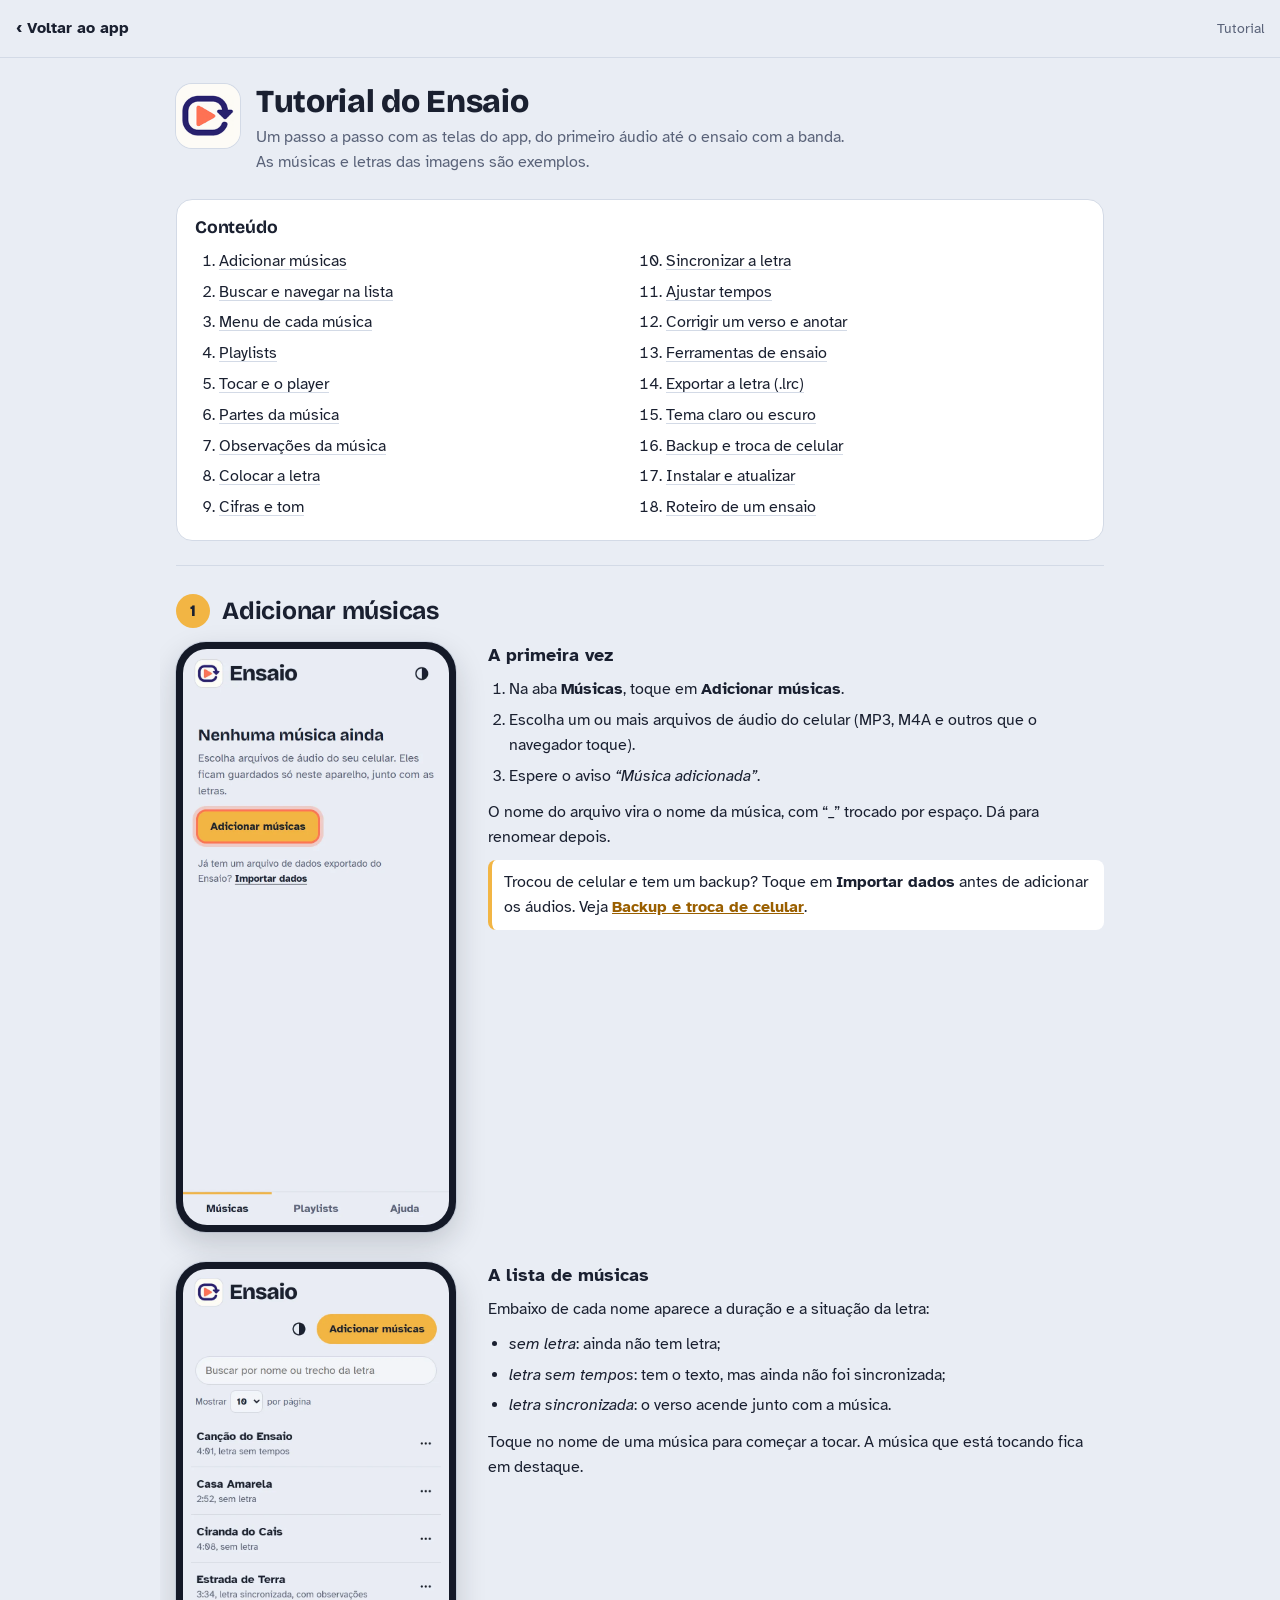
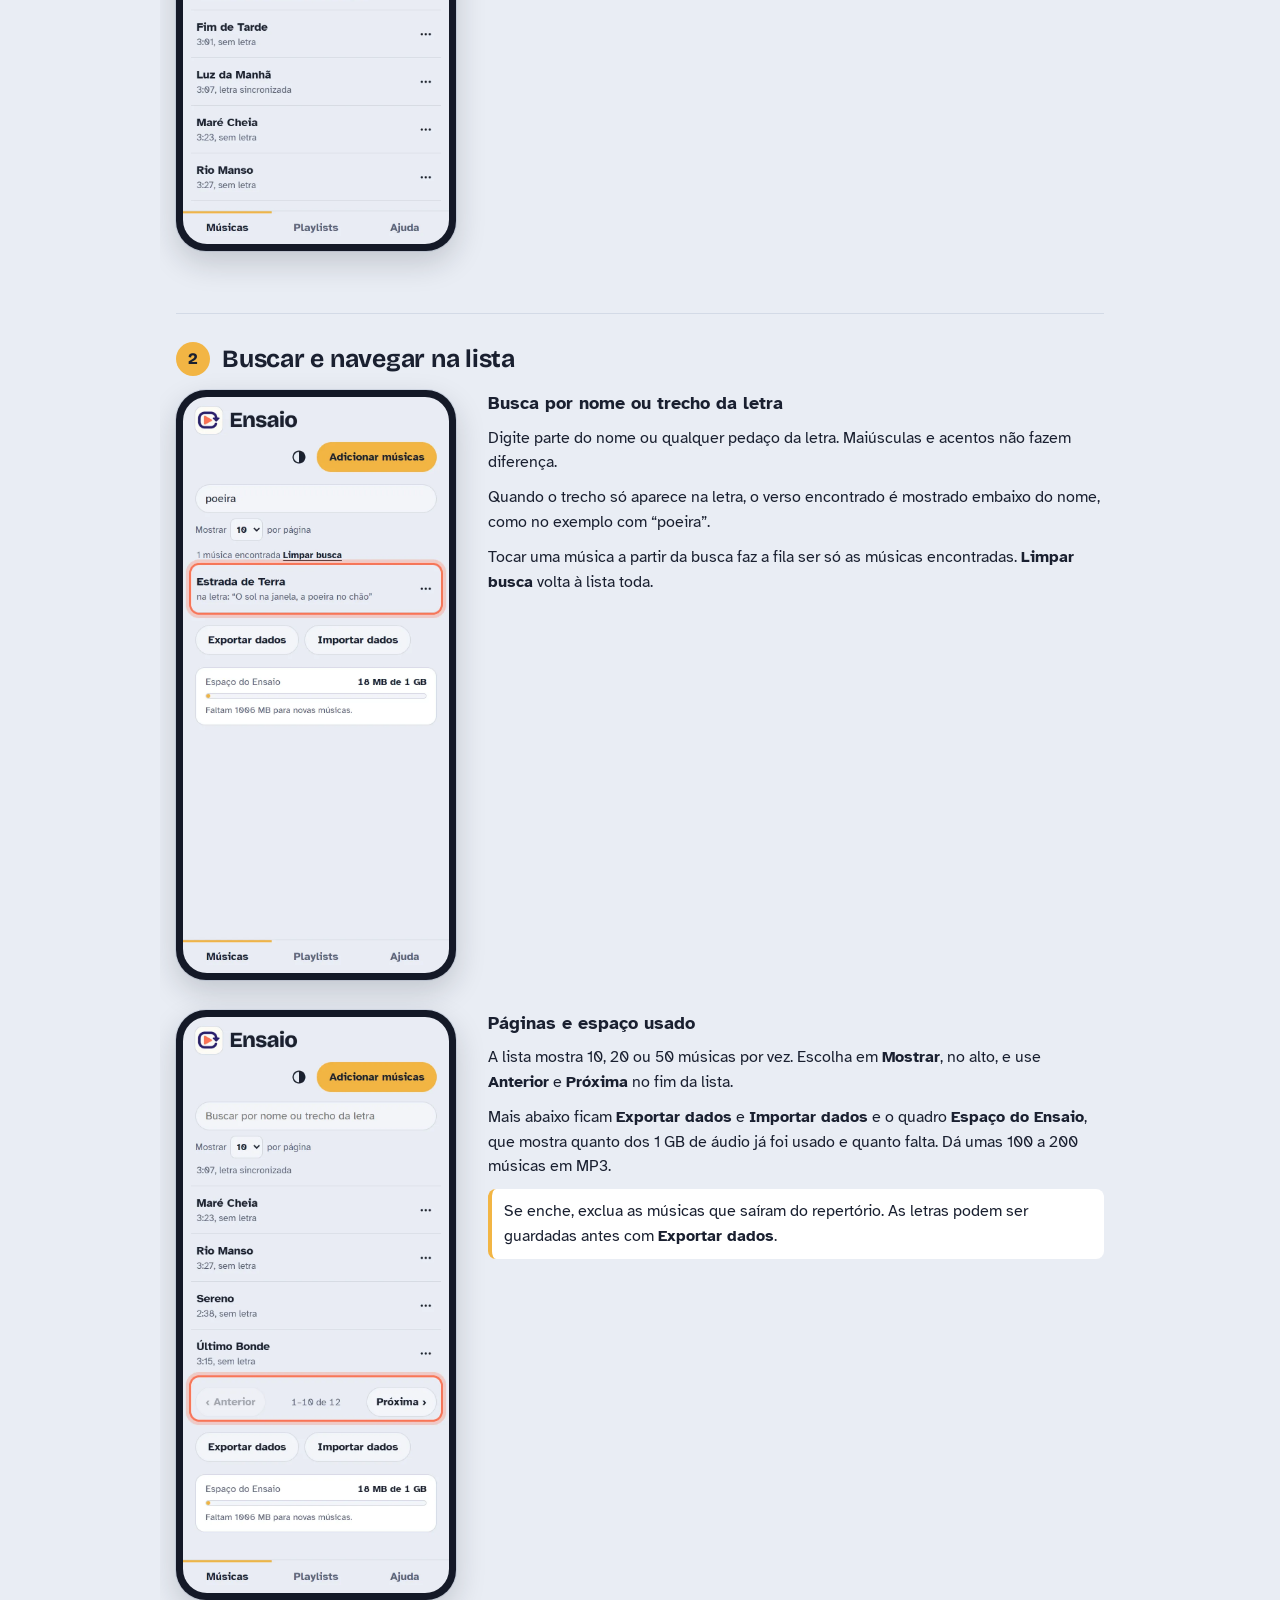
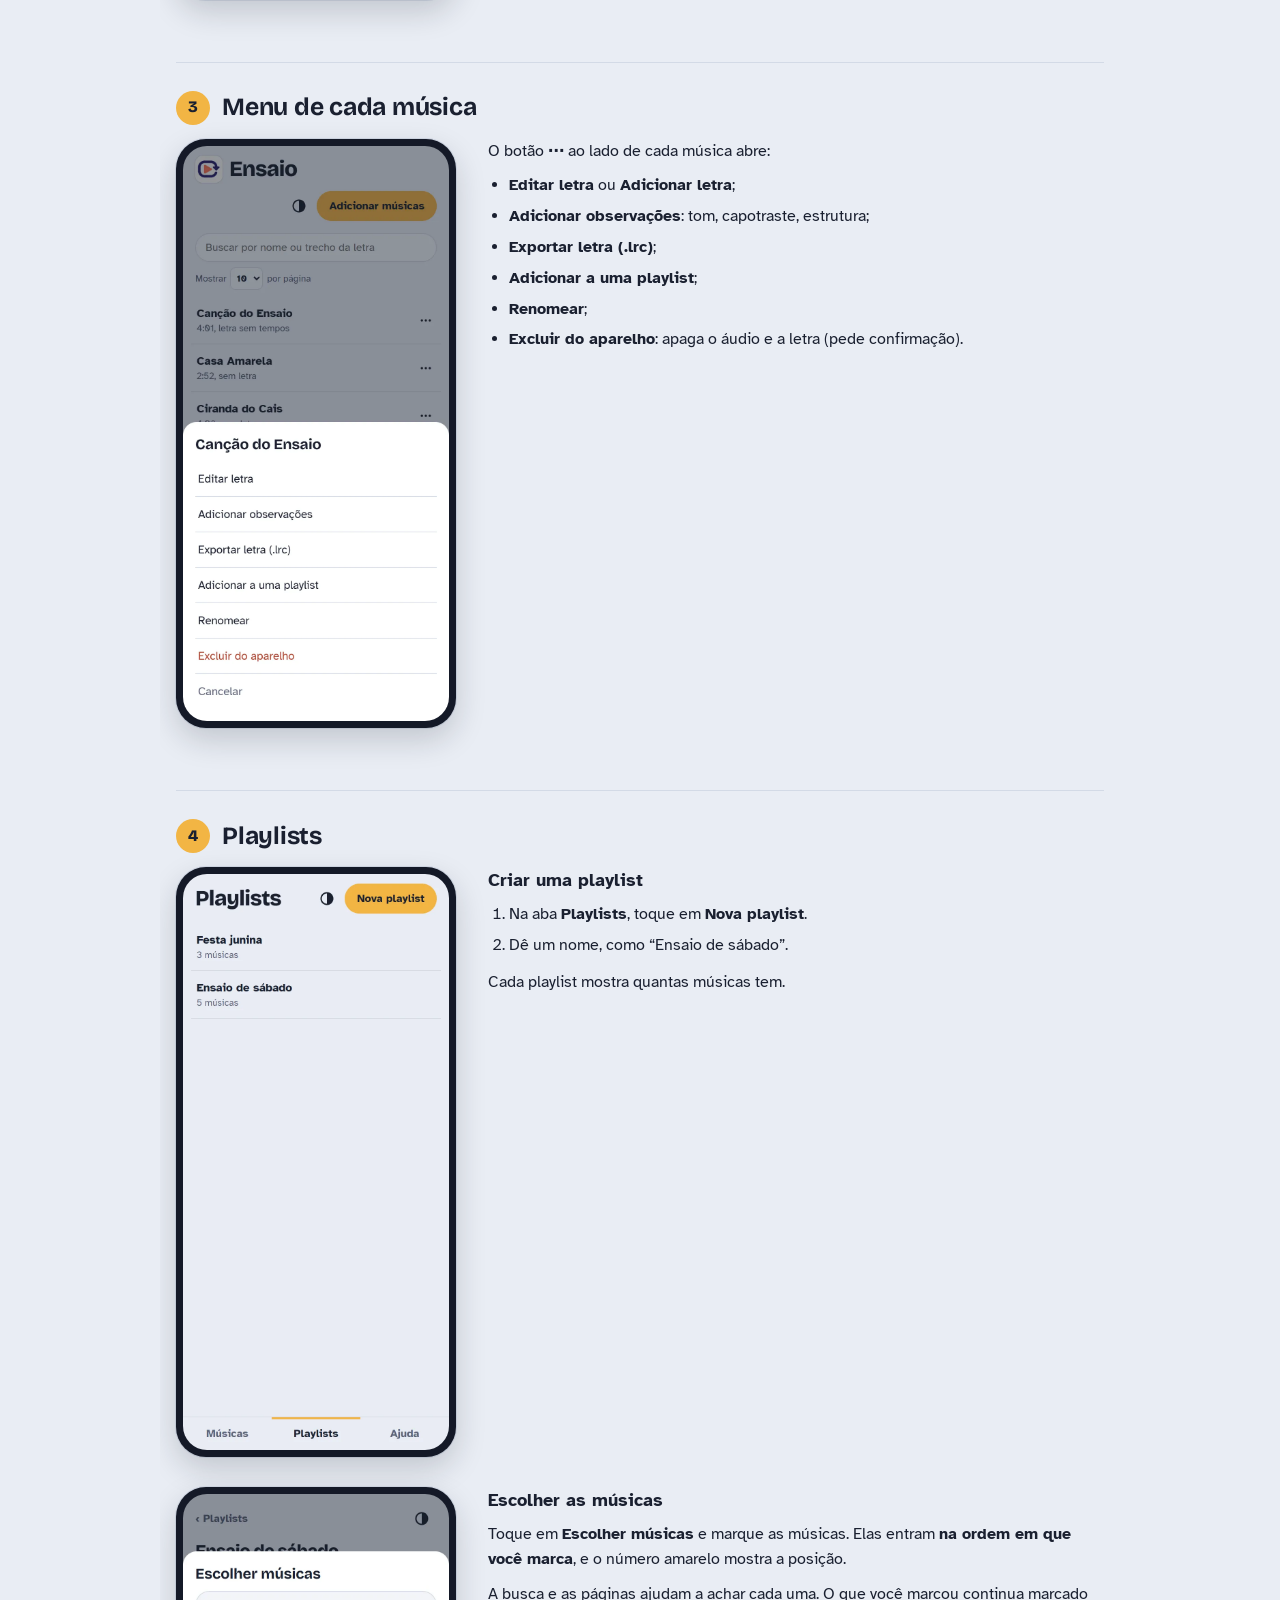
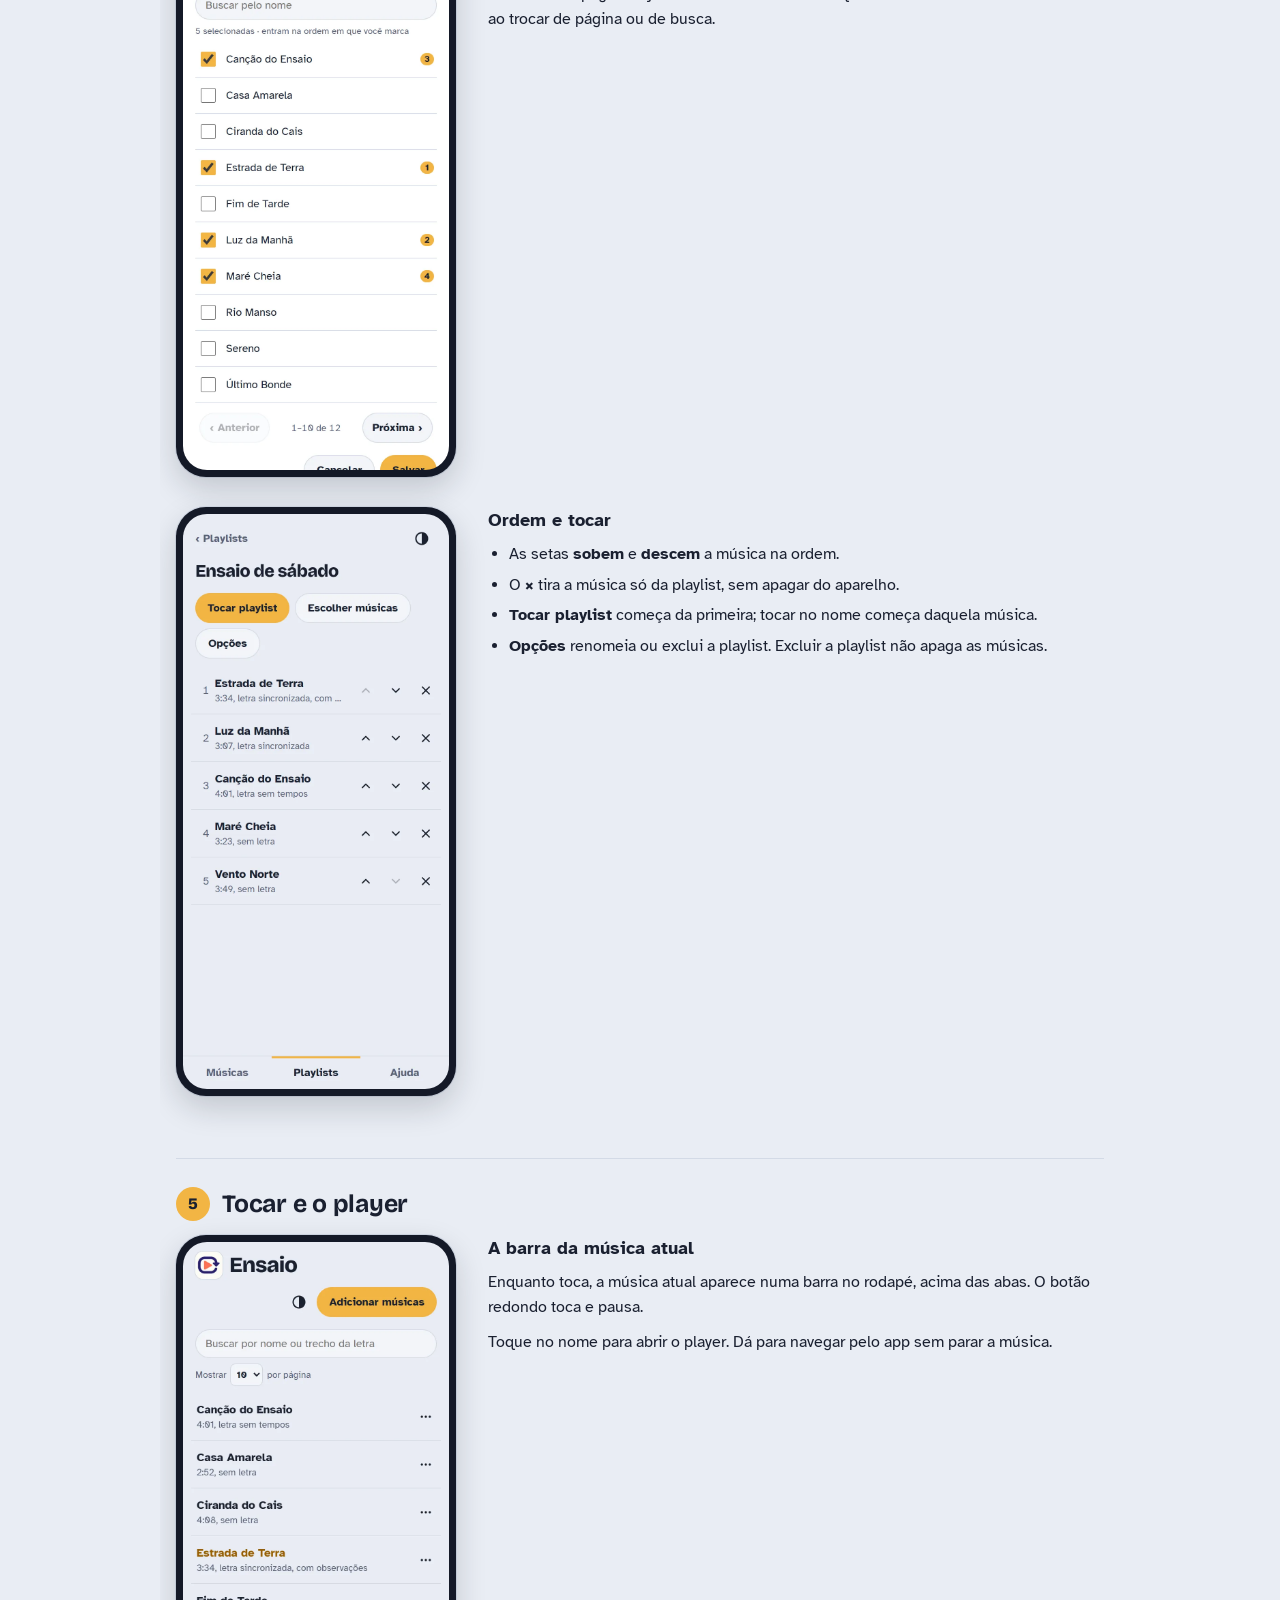
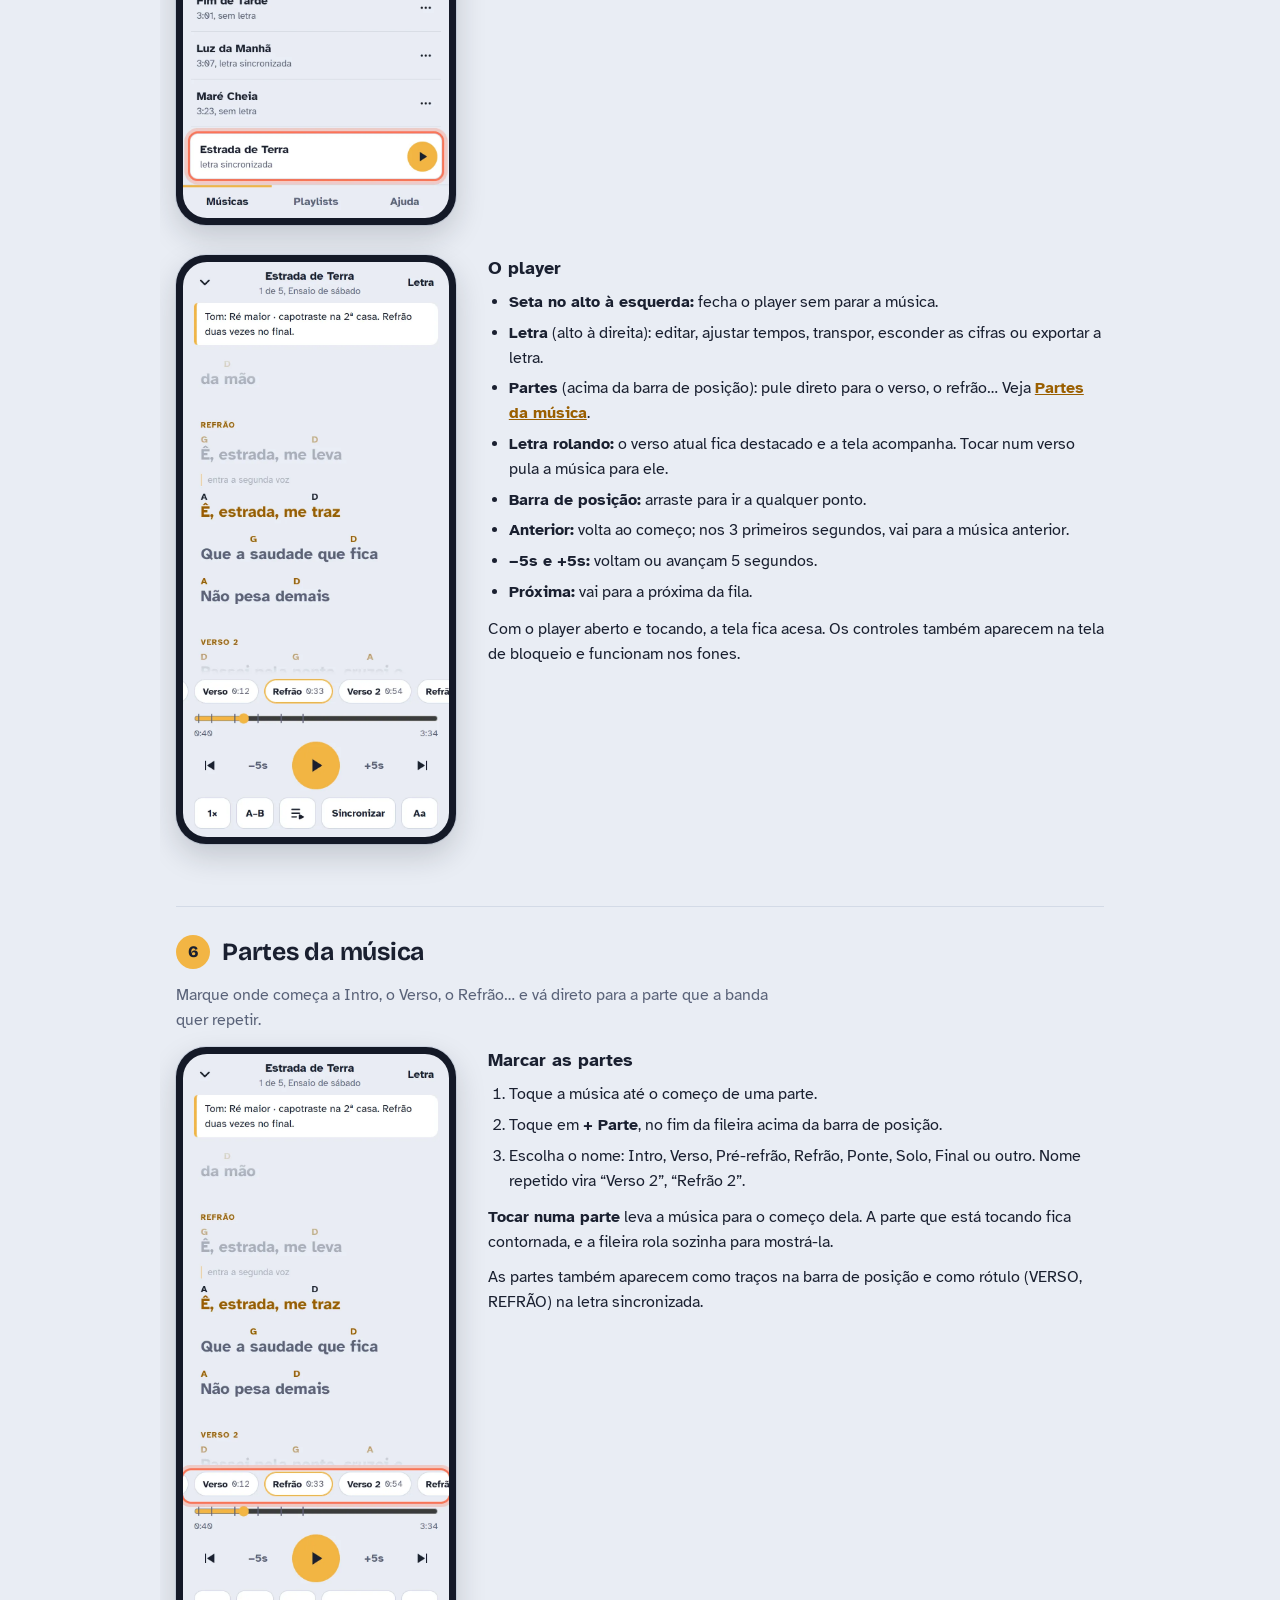
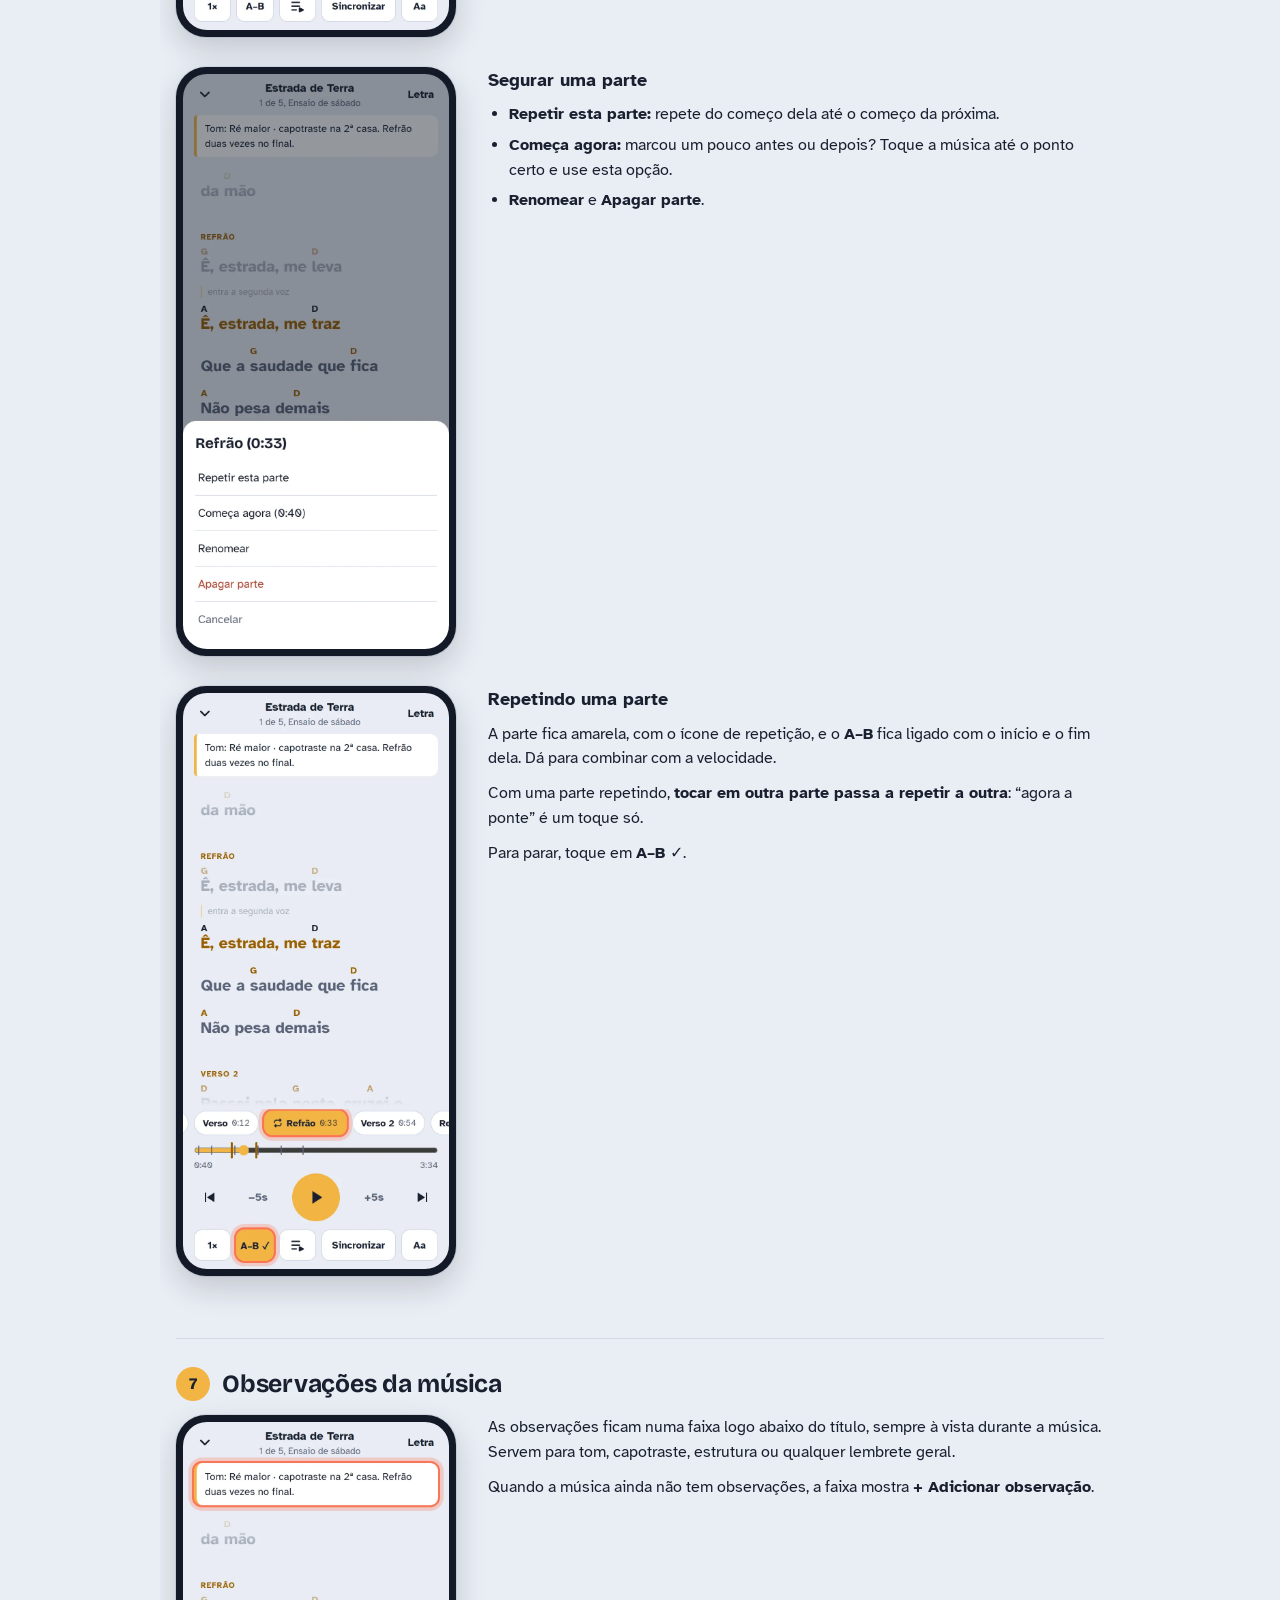
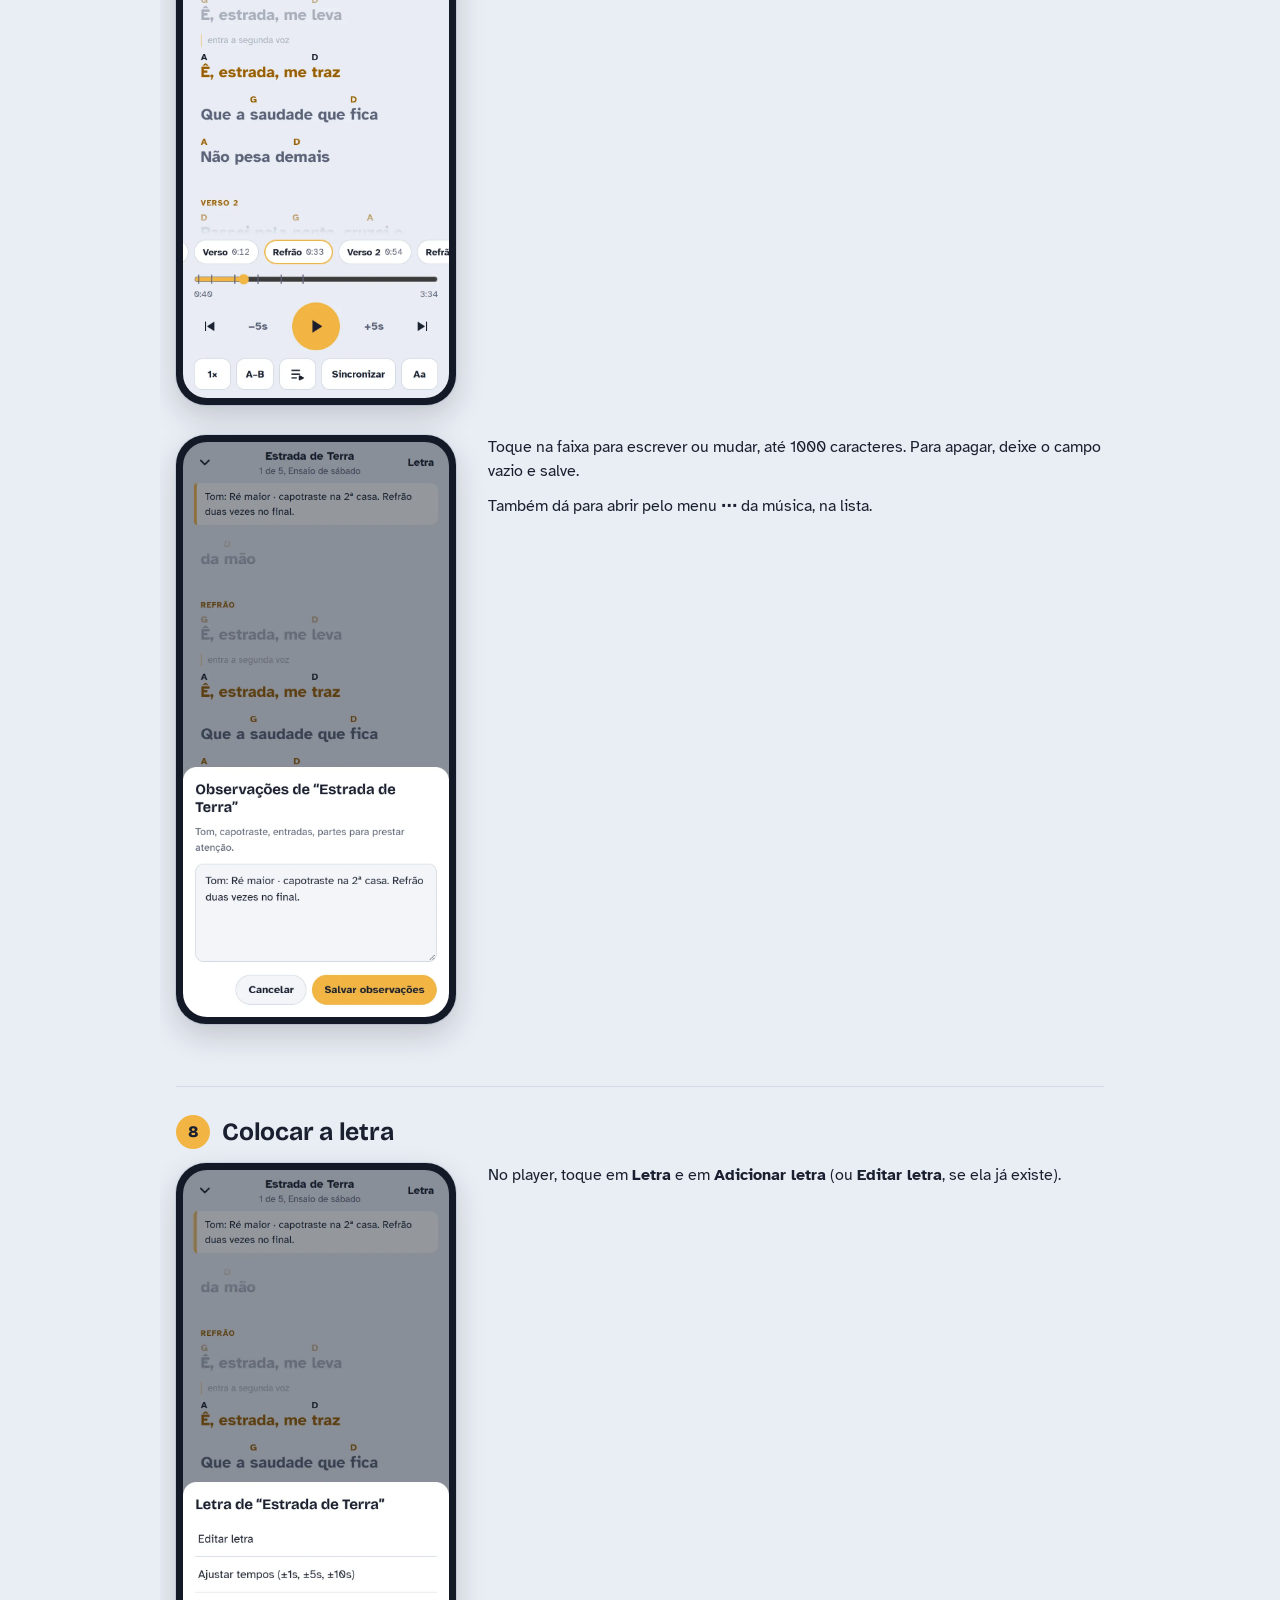
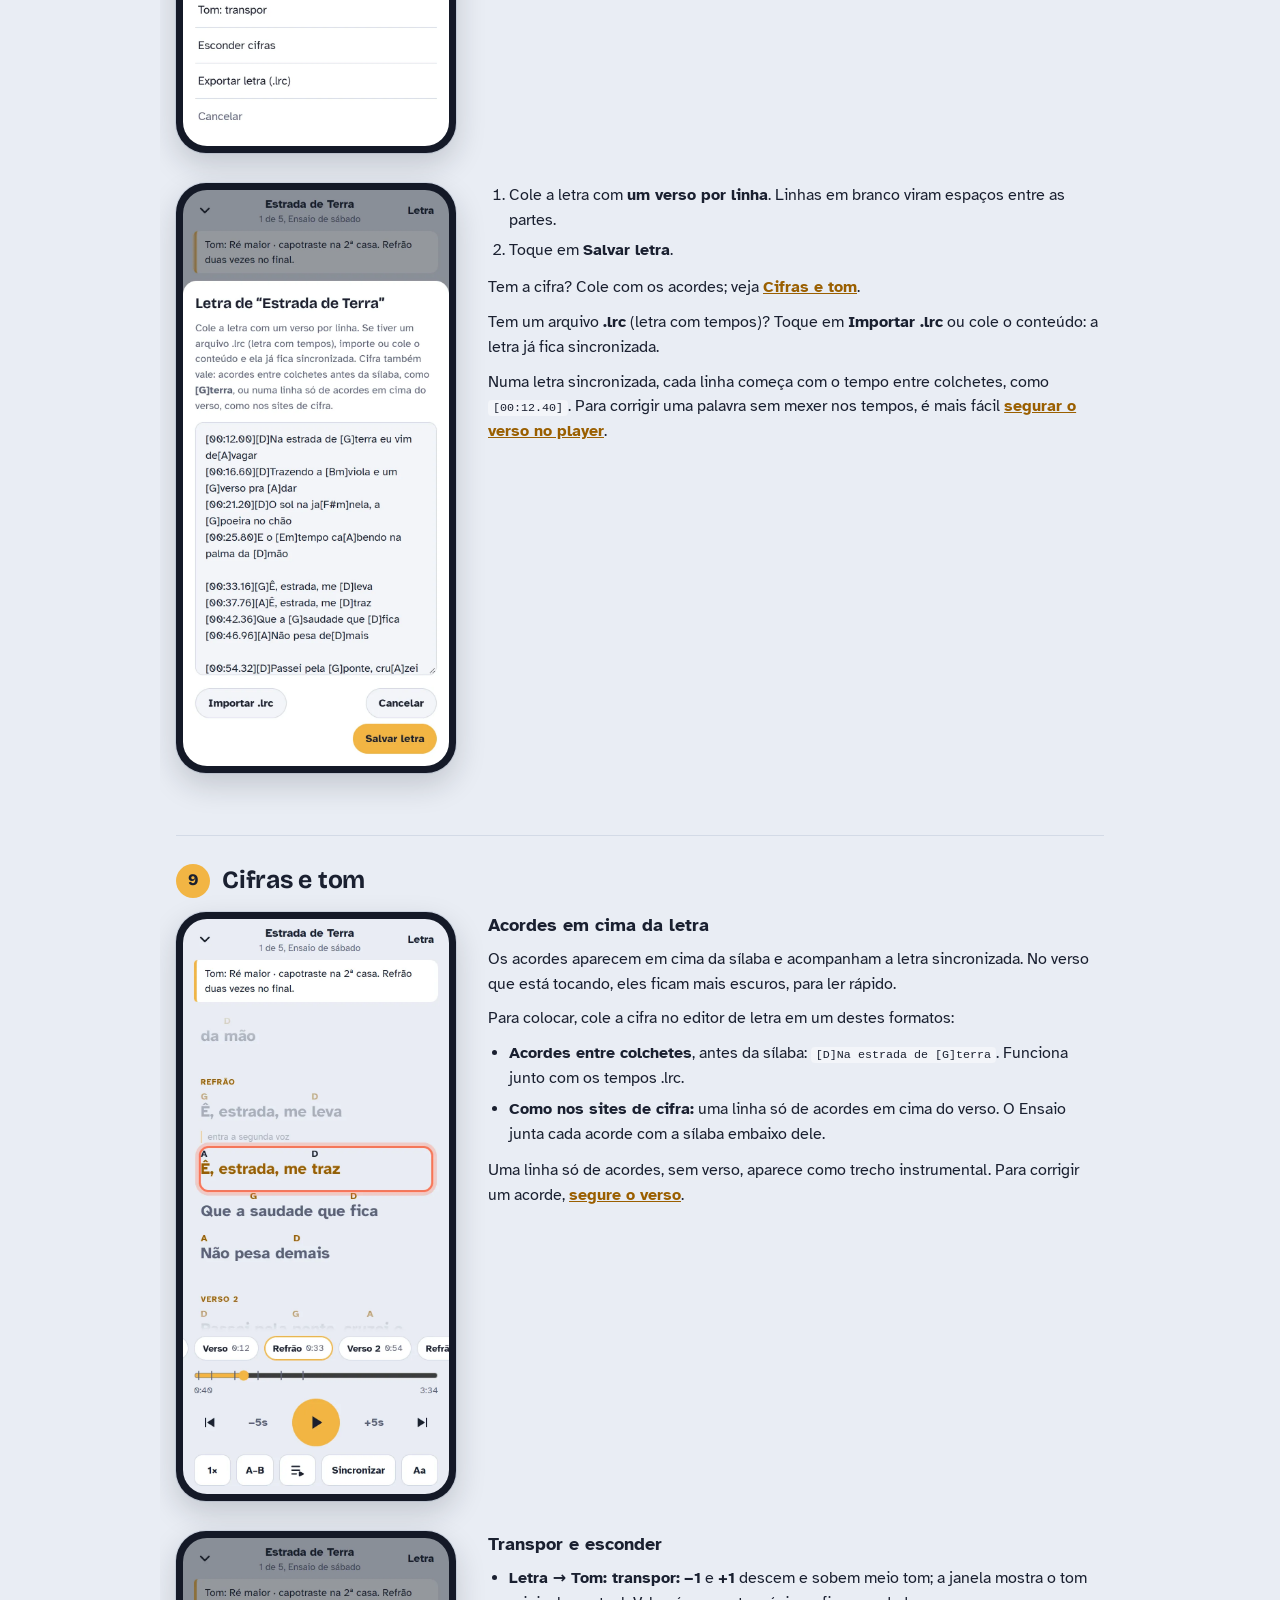
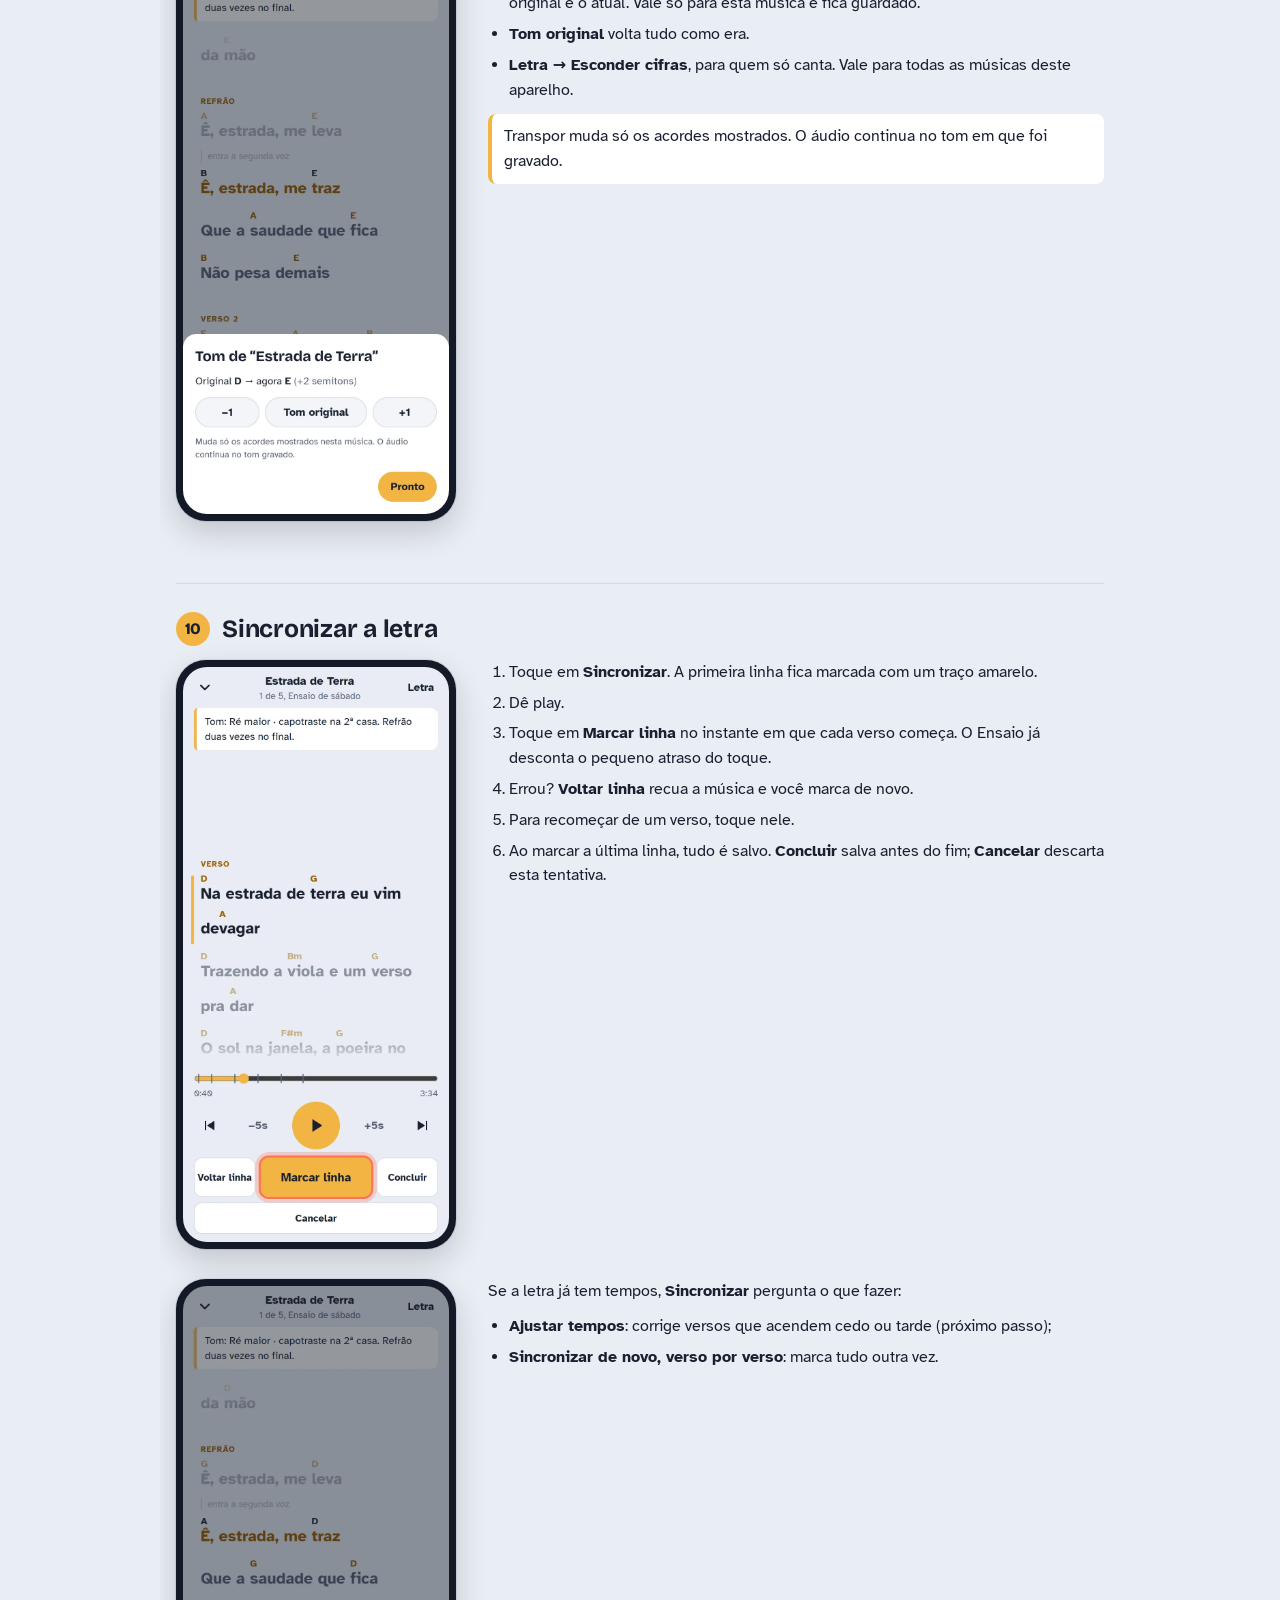
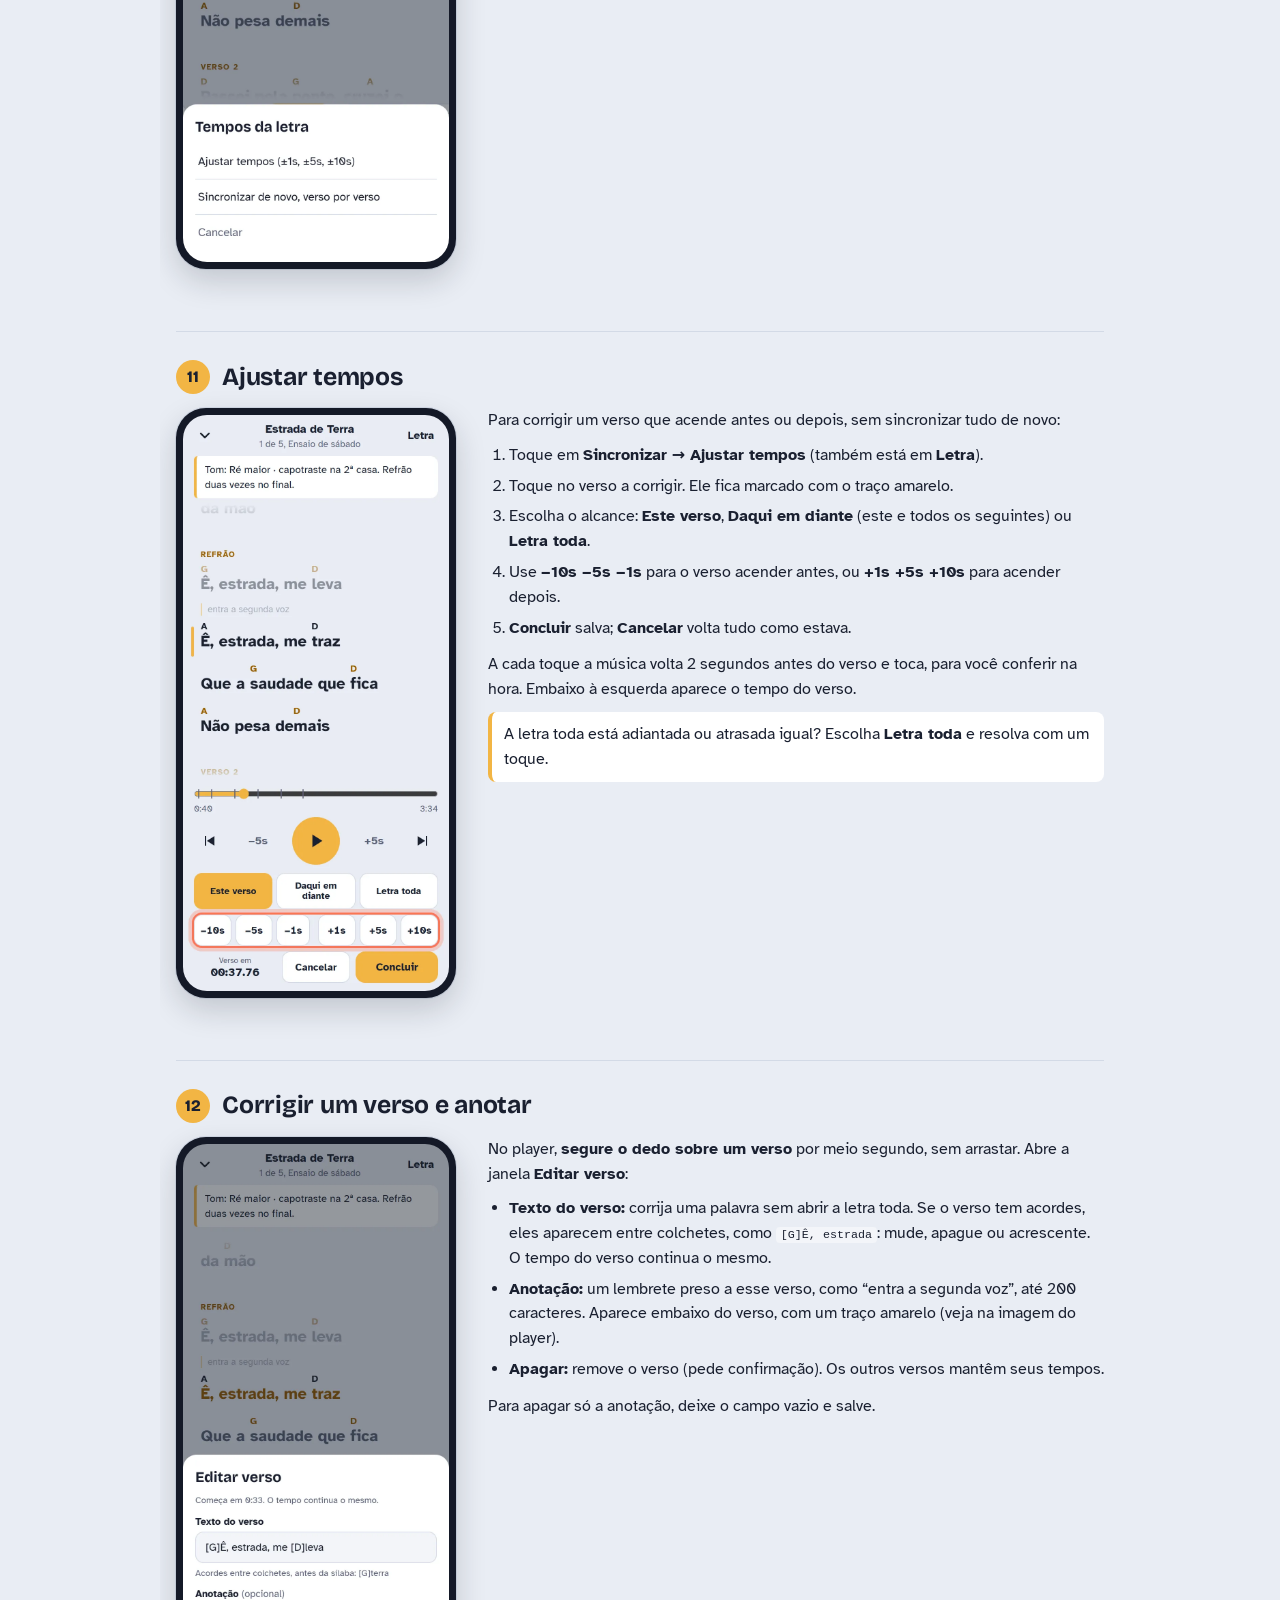
==== commit 8f9b139b: "add cifras / seções" ====
--- a/tutorial.html
+++ b/tutorial.html
@@ -41,8 +41,10 @@
     <li><a href="#menu">Menu de cada música</a></li>
     <li><a href="#playlists">Playlists</a></li>
     <li><a href="#tocar">Tocar e o player</a></li>
+    <li><a href="#partes">Partes da música</a></li>
     <li><a href="#observacoes">Observações da música</a></li>
     <li><a href="#letra">Colocar a letra</a></li>
+    <li><a href="#cifras">Cifras e tom</a></li>
     <li><a href="#sincronizar">Sincronizar a letra</a></li>
     <li><a href="#ajustar">Ajustar tempos</a></li>
     <li><a href="#verso">Corrigir um verso e anotar</a></li>
@@ -55,7 +57,6 @@
   </ol>
 </nav>
 
-<!-- 1 -->
 <section class="tut-sec" id="comecar">
   <h2><span class="n">1</span>Adicionar músicas</h2>
   <div class="step">
@@ -86,7 +87,6 @@
   </div>
 </section>
 
-<!-- 2 -->
 <section class="tut-sec" id="lista">
   <h2><span class="n">2</span>Buscar e navegar na lista</h2>
   <div class="step">
@@ -109,7 +109,6 @@
   </div>
 </section>
 
-<!-- 3 -->
 <section class="tut-sec" id="menu">
   <h2><span class="n">3</span>Menu de cada música</h2>
   <div class="step">
@@ -128,7 +127,6 @@
   </div>
 </section>
 
-<!-- 4 -->
 <section class="tut-sec" id="playlists">
   <h2><span class="n">4</span>Playlists</h2>
   <div class="step">
@@ -164,7 +162,6 @@
   </div>
 </section>
 
-<!-- 5 -->
 <section class="tut-sec" id="tocar">
   <h2><span class="n">5</span>Tocar e o player</h2>
   <div class="step">
@@ -181,7 +178,8 @@
       <h3>O player</h3>
       <ul>
         <li><b>Seta no alto à esquerda:</b> fecha o player sem parar a música.</li>
-        <li><b>Letra</b> (alto à direita): editar, ajustar tempos ou exportar a letra.</li>
+        <li><b>Letra</b> (alto à direita): editar, ajustar tempos, transpor, esconder as cifras ou exportar a letra.</li>
+        <li><b>Partes</b> (acima da barra de posição): pule direto para o verso, o refrão… Veja <a href="#partes">Partes da música</a>.</li>
         <li><b>Letra rolando:</b> o verso atual fica destacado e a tela acompanha. Tocar num verso pula a música para ele.</li>
         <li><b>Barra de posição:</b> arraste para ir a qualquer ponto.</li>
         <li><b>Anterior:</b> volta ao começo; nos 3 primeiros segundos, vai para a música anterior.</li>
@@ -193,9 +191,46 @@
   </div>
 </section>
 
-<!-- 6 -->
+<section class="tut-sec" id="partes">
+  <h2><span class="n">6</span>Partes da música</h2>
+  <p class="sec-lead">Marque onde começa a Intro, o Verso, o Refrão… e vá direto para a parte que a banda quer repetir.</p>
+  <div class="step">
+    <figure class="phone"><img src="img/tutorial/31-partes.webp" width="780" height="1688" loading="lazy" alt="Fileira de partes acima da barra de posição, com o Refrão contornado"></figure>
+    <div class="txt">
+      <h3>Marcar as partes</h3>
+      <ol>
+        <li>Toque a música até o começo de uma parte.</li>
+        <li>Toque em <b>+ Parte</b>, no fim da fileira acima da barra de posição.</li>
+        <li>Escolha o nome: Intro, Verso, Pré-refrão, Refrão, Ponte, Solo, Final ou outro. Nome repetido vira “Verso 2”, “Refrão 2”.</li>
+      </ol>
+      <p><b>Tocar numa parte</b> leva a música para o começo dela. A parte que está tocando fica contornada, e a fileira rola sozinha para mostrá-la.</p>
+      <p>As partes também aparecem como traços na barra de posição e como rótulo (VERSO, REFRÃO) na letra sincronizada.</p>
+    </div>
+  </div>
+  <div class="step">
+    <figure class="phone"><img src="img/tutorial/32-menu-parte.webp" width="780" height="1688" loading="lazy" alt="Menu da parte Refrão com Repetir esta parte, Começa agora, Renomear e Apagar parte"></figure>
+    <div class="txt">
+      <h3>Segurar uma parte</h3>
+      <ul>
+        <li><b>Repetir esta parte:</b> repete do começo dela até o começo da próxima.</li>
+        <li><b>Começa agora:</b> marcou um pouco antes ou depois? Toque a música até o ponto certo e use esta opção.</li>
+        <li><b>Renomear</b> e <b>Apagar parte</b>.</li>
+      </ul>
+    </div>
+  </div>
+  <div class="step">
+    <figure class="phone"><img src="img/tutorial/33-repetir-parte.webp" width="780" height="1688" loading="lazy" alt="Refrão repetindo, com o chip amarelo e o botão A–B ligado"></figure>
+    <div class="txt">
+      <h3>Repetindo uma parte</h3>
+      <p>A parte fica amarela, com o ícone de repetição, e o <b>A–B</b> fica ligado com o início e o fim dela. Dá para combinar com a velocidade.</p>
+      <p>Com uma parte repetindo, <b>tocar em outra parte passa a repetir a outra</b>: “agora a ponte” é um toque só.</p>
+      <p>Para parar, toque em <b>A–B ✓</b>.</p>
+    </div>
+  </div>
+</section>
+
 <section class="tut-sec" id="observacoes">
-  <h2><span class="n">6</span>Observações da música</h2>
+  <h2><span class="n">7</span>Observações da música</h2>
   <div class="step">
     <figure class="phone"><img src="img/tutorial/11-observacoes-faixa.webp" width="780" height="1688" loading="lazy" alt="Faixa de observações destacada abaixo do título no player"></figure>
     <div class="txt">
@@ -212,9 +247,8 @@
   </div>
 </section>
 
-<!-- 7 -->
 <section class="tut-sec" id="letra">
-  <h2><span class="n">7</span>Colocar a letra</h2>
+  <h2><span class="n">8</span>Colocar a letra</h2>
   <div class="step">
     <figure class="phone"><img src="img/tutorial/13-menu-letra.webp" width="780" height="1688" loading="lazy" alt="Menu Letra do player"></figure>
     <div class="txt">
@@ -228,15 +262,44 @@
         <li>Cole a letra com <b>um verso por linha</b>. Linhas em branco viram espaços entre as partes.</li>
         <li>Toque em <b>Salvar letra</b>.</li>
       </ol>
+      <p>Tem a cifra? Cole com os acordes; veja <a href="#cifras">Cifras e tom</a>.</p>
       <p>Tem um arquivo <b>.lrc</b> (letra com tempos)? Toque em <b>Importar .lrc</b> ou cole o conteúdo: a letra já fica sincronizada.</p>
       <p>Numa letra sincronizada, cada linha começa com o tempo entre colchetes, como <code>[00:12.40]</code>. Para corrigir uma palavra sem mexer nos tempos, é mais fácil <a href="#verso">segurar o verso no player</a>.</p>
     </div>
   </div>
 </section>
 
-<!-- 8 -->
+<section class="tut-sec" id="cifras">
+  <h2><span class="n">9</span>Cifras e tom</h2>
+  <div class="step">
+    <figure class="phone"><img src="img/tutorial/34-cifras.webp" width="780" height="1688" loading="lazy" alt="Letra com os acordes em cima das sílabas e o verso atual destacado"></figure>
+    <div class="txt">
+      <h3>Acordes em cima da letra</h3>
+      <p>Os acordes aparecem em cima da sílaba e acompanham a letra sincronizada. No verso que está tocando, eles ficam mais escuros, para ler rápido.</p>
+      <p>Para colocar, cole a cifra no editor de letra em um destes formatos:</p>
+      <ul>
+        <li><b>Acordes entre colchetes</b>, antes da sílaba: <code>[D]Na estrada de [G]terra</code>. Funciona junto com os tempos .lrc.</li>
+        <li><b>Como nos sites de cifra:</b> uma linha só de acordes em cima do verso. O Ensaio junta cada acorde com a sílaba embaixo dele.</li>
+      </ul>
+      <p>Uma linha só de acordes, sem verso, aparece como trecho instrumental. Para corrigir um acorde, <a href="#verso">segure o verso</a>.</p>
+    </div>
+  </div>
+  <div class="step">
+    <figure class="phone"><img src="img/tutorial/35-transpor.webp" width="780" height="1688" loading="lazy" alt="Janela Tom com os botões menos 1, Tom original e mais 1"></figure>
+    <div class="txt">
+      <h3>Transpor e esconder</h3>
+      <ul>
+        <li><b>Letra → Tom: transpor:</b> <b>−1</b> e <b>+1</b> descem e sobem meio tom; a janela mostra o tom original e o atual. Vale só para esta música e fica guardado.</li>
+        <li><b>Tom original</b> volta tudo como era.</li>
+        <li><b>Letra → Esconder cifras</b>, para quem só canta. Vale para todas as músicas deste aparelho.</li>
+      </ul>
+      <p class="tip">Transpor muda só os acordes mostrados. O áudio continua no tom em que foi gravado.</p>
+    </div>
+  </div>
+</section>
+
 <section class="tut-sec" id="sincronizar">
-  <h2><span class="n">8</span>Sincronizar a letra</h2>
+  <h2><span class="n">10</span>Sincronizar a letra</h2>
   <div class="step">
     <figure class="phone"><img src="img/tutorial/16-sincronizar.webp" width="780" height="1688" loading="lazy" alt="Modo sincronizar com o botão Marcar linha destacado"></figure>
     <div class="txt">
@@ -262,9 +325,8 @@
   </div>
 </section>
 
-<!-- 9 -->
 <section class="tut-sec" id="ajustar">
-  <h2><span class="n">9</span>Ajustar tempos</h2>
+  <h2><span class="n">11</span>Ajustar tempos</h2>
   <div class="step">
     <figure class="phone"><img src="img/tutorial/17-ajustar.webp" width="780" height="1688" loading="lazy" alt="Barra de ajuste com os botões de menos 10 a mais 10 segundos destacados"></figure>
     <div class="txt">
@@ -282,15 +344,14 @@
   </div>
 </section>
 
-<!-- 10 -->
 <section class="tut-sec" id="verso">
-  <h2><span class="n">10</span>Corrigir um verso e anotar</h2>
+  <h2><span class="n">12</span>Corrigir um verso e anotar</h2>
   <div class="step">
     <figure class="phone"><img src="img/tutorial/18-editar-verso.webp" width="780" height="1688" loading="lazy" alt="Janela Editar verso com o texto e a anotação"></figure>
     <div class="txt">
       <p>No player, <b>segure o dedo sobre um verso</b> por meio segundo, sem arrastar. Abre a janela <b>Editar verso</b>:</p>
       <ul>
-        <li><b>Texto do verso:</b> corrija uma palavra sem abrir a letra toda. O tempo do verso continua o mesmo.</li>
+        <li><b>Texto do verso:</b> corrija uma palavra sem abrir a letra toda. Se o verso tem acordes, eles aparecem entre colchetes, como <code>[G]Ê, estrada</code>: mude, apague ou acrescente. O tempo do verso continua o mesmo.</li>
         <li><b>Anotação:</b> um lembrete preso a esse verso, como “entra a segunda voz”, até 200 caracteres. Aparece embaixo do verso, com um traço amarelo (veja na imagem do player).</li>
         <li><b>Apagar:</b> remove o verso (pede confirmação). Os outros versos mantêm seus tempos.</li>
       </ul>
@@ -299,9 +360,8 @@
   </div>
 </section>
 
-<!-- 11 -->
 <section class="tut-sec" id="ferramentas">
-  <h2><span class="n">11</span>Ferramentas de ensaio</h2>
+  <h2><span class="n">13</span>Ferramentas de ensaio</h2>
   <p class="sec-lead">A fileira de botões no rodapé do player: <b>velocidade</b>, <b>A–B</b>, <b>ao terminar</b>, <b>Sincronizar</b> e <b>Aa</b>.</p>
   <div class="step">
     <figure class="phone"><img src="img/tutorial/19-velocidade.webp" width="780" height="1688" loading="lazy" alt="Menu de velocidade de 0,5 a 1,25 vezes"></figure>
@@ -347,9 +407,8 @@
   </div>
 </section>
 
-<!-- 12 -->
 <section class="tut-sec" id="lrc">
-  <h2><span class="n">12</span>Exportar a letra (.lrc)</h2>
+  <h2><span class="n">14</span>Exportar a letra (.lrc)</h2>
   <div class="step">
     <figure class="phone"><img src="img/tutorial/23-exportar-lrc.webp" width="780" height="1688" loading="lazy" alt="Janela Exportar letra com o conteúdo do arquivo .lrc"></figure>
     <div class="txt">
@@ -359,14 +418,13 @@
         <li><b>Baixar arquivo:</b> quando aparece, salva como <code>.lrc.txt</code>; renomeie tirando o “.txt”.</li>
         <li><b>Copiar texto:</b> copia o conteúdo.</li>
       </ul>
-      <p>O .lrc abre em outros players com letra sincronizada. Observações e anotações não vão nele; para levá-las, use <a href="#backup">Exportar dados</a>.</p>
-    </div>
-  </div>
-</section>
-
-<!-- 13 -->
+      <p>O .lrc abre em outros players com letra sincronizada. Acordes, observações e anotações não vão nele; para levá-las, use <a href="#backup">Exportar dados</a>.</p>
+    </div>
+  </div>
+</section>
+
 <section class="tut-sec" id="tema">
-  <h2><span class="n">13</span>Tema claro ou escuro</h2>
+  <h2><span class="n">15</span>Tema claro ou escuro</h2>
   <div class="step">
     <figure class="phone"><img src="img/tutorial/25-tema.webp" width="780" height="1688" loading="lazy" alt="Menu Tema com Automático, Claro e Escuro"></figure>
     <div class="txt">
@@ -386,15 +444,14 @@
   </div>
 </section>
 
-<!-- 14 -->
 <section class="tut-sec" id="backup">
-  <h2><span class="n">14</span>Backup e troca de celular</h2>
+  <h2><span class="n">16</span>Backup e troca de celular</h2>
   <p class="sec-lead">Tudo fica só no navegador deste celular. <b>Limpar os dados do navegador apaga tudo</b>, então faça um backup de vez em quando.</p>
   <div class="step">
     <figure class="phone"><img src="img/tutorial/26-exportar-dados.webp" width="780" height="1688" loading="lazy" alt="Janela Exportar dados com o resumo do arquivo"></figure>
     <div class="txt">
       <h3>Exportar dados</h3>
-      <p>No fim da aba <b>Músicas</b>, toque em <b>Exportar dados</b>. Sai um arquivo <code>.json</code> pequeno com as letras e seus tempos, as observações, as anotações e as playlists.</p>
+      <p>No fim da aba <b>Músicas</b>, toque em <b>Exportar dados</b>. Sai um arquivo <code>.json</code> pequeno com as letras e seus tempos, as cifras e o tom, as partes, as observações, as anotações e as playlists.</p>
       <p><b>Os áudios não vão junto</b>, para o arquivo continuar leve. Guarde no Drive ou mande para você mesmo por mensagem ou e-mail.</p>
     </div>
   </div>
@@ -420,9 +477,8 @@
   </div>
 </section>
 
-<!-- 15 -->
 <section class="tut-sec" id="instalar">
-  <h2><span class="n">15</span>Instalar e atualizar</h2>
+  <h2><span class="n">17</span>Instalar e atualizar</h2>
   <div class="step">
     <figure class="phone"><img src="img/tutorial/29-instalar.webp" width="780" height="1688" loading="lazy" alt="Ajuda com a seção Instalar no celular e o botão Instalar o app"></figure>
     <div class="txt">
@@ -444,15 +500,15 @@
   </div>
 </section>
 
-<!-- 16 -->
 <section class="tut-sec" id="roteiro">
-  <h2><span class="n">16</span>Roteiro de um ensaio</h2>
+  <h2><span class="n">18</span>Roteiro de um ensaio</h2>
   <div class="cards">
     <div class="card">
       <h3>Antes</h3>
       <ul>
         <li>Adicione os áudios e cole as letras.</li>
-        <li>Sincronize as músicas novas e anote tom e capotraste nas observações.</li>
+        <li>Sincronize as músicas novas, cole as cifras e anote tom e capotraste nas observações.</li>
+        <li>Marque as partes (Intro, Verso, Refrão…).</li>
         <li>Monte a playlist na ordem do ensaio.</li>
         <li>Faça um <b>Exportar dados</b> para garantir.</li>
       </ul>
@@ -460,7 +516,7 @@
     <div class="card">
       <h3>Estudando sozinho</h3>
       <ul>
-        <li>Marque o trecho difícil com <b>A–B</b>.</li>
+        <li>Segure a parte difícil e escolha <b>Repetir esta parte</b> (ou marque um trecho com <b>A–B</b>).</li>
         <li>Baixe para 0,75× e vá subindo até 1×.</li>
         <li>Use <b>Repetir esta música</b> para passar várias vezes sem tocar no celular.</li>
         <li>Segure os versos para anotar entradas e respirações.</li>
@@ -471,7 +527,8 @@
       <ul>
         <li>Tema escuro e letra grande (<b>Aa</b>) para ler de longe.</li>
         <li><b>Pausar ao fim da música</b> para conversar entre uma e outra.</li>
-        <li>Toque num verso para voltar direto àquela parte.</li>
+        <li>“Do refrão!”: toque na parte, ou num verso, para ir direto.</li>
+        <li>Mudou o tom? <b>Tom: transpor</b> e a cifra acompanha.</li>
         <li>Com o player aberto, a tela não apaga.</li>
       </ul>
     </div>
--- a/css/styles.css
+++ b/css/styles.css
@@ -117,6 +117,22 @@
 .line{-webkit-user-select:none;user-select:none;-webkit-touch-callout:none}
 .lnote{display:block;font-size:max(.85rem,calc(var(--ls)*.58));font-weight:400;line-height:1.35;color:var(--muted);margin-top:.2em;padding-left:.6em;border-left:2px solid var(--btn)}
 .line.on .lnote,.line.target .lnote{color:var(--text)}
+.line.has-ch{line-height:2.2;padding-top:.2em}
+.part-tag + .line.has-ch{padding-top:.45em}
+.line.has-ch .lnote{line-height:1.35}
+.cs{position:relative}
+.cs.short{display:inline-block}
+.ch{position:absolute;bottom:100%;left:0;font-size:.6em;line-height:1;font-weight:800;color:var(--hl);white-space:nowrap;letter-spacing:0}
+.line.on .ch{color:var(--text)}
+.ch-only{display:flex;flex-wrap:wrap;gap:.2em 1.1em;font-size:.72em;line-height:1.6;color:var(--hl)}
+.line.ch-line{line-height:1.3}
+.line.on .ch-only{color:var(--text)}
+.field-hint{margin:6px 0 0!important}
+.tr-now{font-size:1.05rem;color:var(--text)!important}
+.tr-now span{color:var(--muted)}
+.tr-row{display:grid;grid-template-columns:1fr 1.6fr 1fr;gap:8px;margin:4px 0 12px}
+.tr-row .btn{padding:10px 8px}
+.tr-row .btn[disabled]{opacity:.45}
 .lhint{color:var(--muted);font-size:.85rem;margin:20px 0 0}
 .spacer{height:34vh}
 .hint{color:var(--muted);font-size:.95rem;line-height:1.5;margin:18px 0}
@@ -132,6 +148,19 @@
 .seek-wrap{position:relative;height:28px;display:flex;align-items:center}
 .seek-wrap input{width:100%;margin:0;accent-color:var(--btn);height:28px}
 .mk{position:absolute;top:2px;width:3px;height:24px;border-radius:2px;background:var(--hl);pointer-events:none;transform:translateX(-1px)}
+.parts{display:flex;gap:8px;overflow-x:auto;padding:2px 0 8px;margin:0 -16px;padding-left:16px;padding-right:16px;scrollbar-width:none;scroll-snap-type:x proximity;scroll-padding:0 16px}
+.parts::-webkit-scrollbar{display:none}
+.part-chip{flex:none;display:inline-flex;align-items:center;gap:6px;background:var(--surface);border:1px solid var(--line);border-radius:999px;padding:5px 12px;font-size:.86rem;font-weight:700;min-height:36px;scroll-snap-align:start;-webkit-user-select:none;user-select:none;-webkit-touch-callout:none;touch-action:pan-x}
+.part-chip .pt{font-weight:400;color:var(--muted);font-variant-numeric:tabular-nums;font-size:.78rem}
+.part-chip.on{border-color:var(--btn);box-shadow:inset 0 0 0 1px var(--btn)}
+.part-chip.looping{background:var(--btn);color:var(--btn-ink);border-color:transparent}
+.part-chip.looping .pt{color:inherit;opacity:.75}
+.part-chip svg{width:14px;height:14px;flex:none}
+.part-chip.add{color:var(--muted);border-style:dashed;font-weight:700}
+.pmarks{position:absolute;inset:0 7px;pointer-events:none}
+.pmk{position:absolute;top:7px;width:2px;height:14px;border-radius:1px;background:var(--muted);opacity:.75;transform:translateX(-1px)}
+.part-tag{font-size:.72rem;font-weight:800;letter-spacing:.09em;text-transform:uppercase;color:var(--hl);margin:1.2em 0 .1em}
+.part-tag + .line{padding-top:.1em}
 .times{display:flex;justify-content:space-between;font-size:.8rem;color:var(--muted);font-variant-numeric:tabular-nums}
 .transport{display:flex;justify-content:space-between;align-items:center;margin:4px 0 12px}
 .transport .skip{width:52px;height:44px;background:none;border:0;font-weight:700;color:var(--muted);font-variant-numeric:tabular-nums}
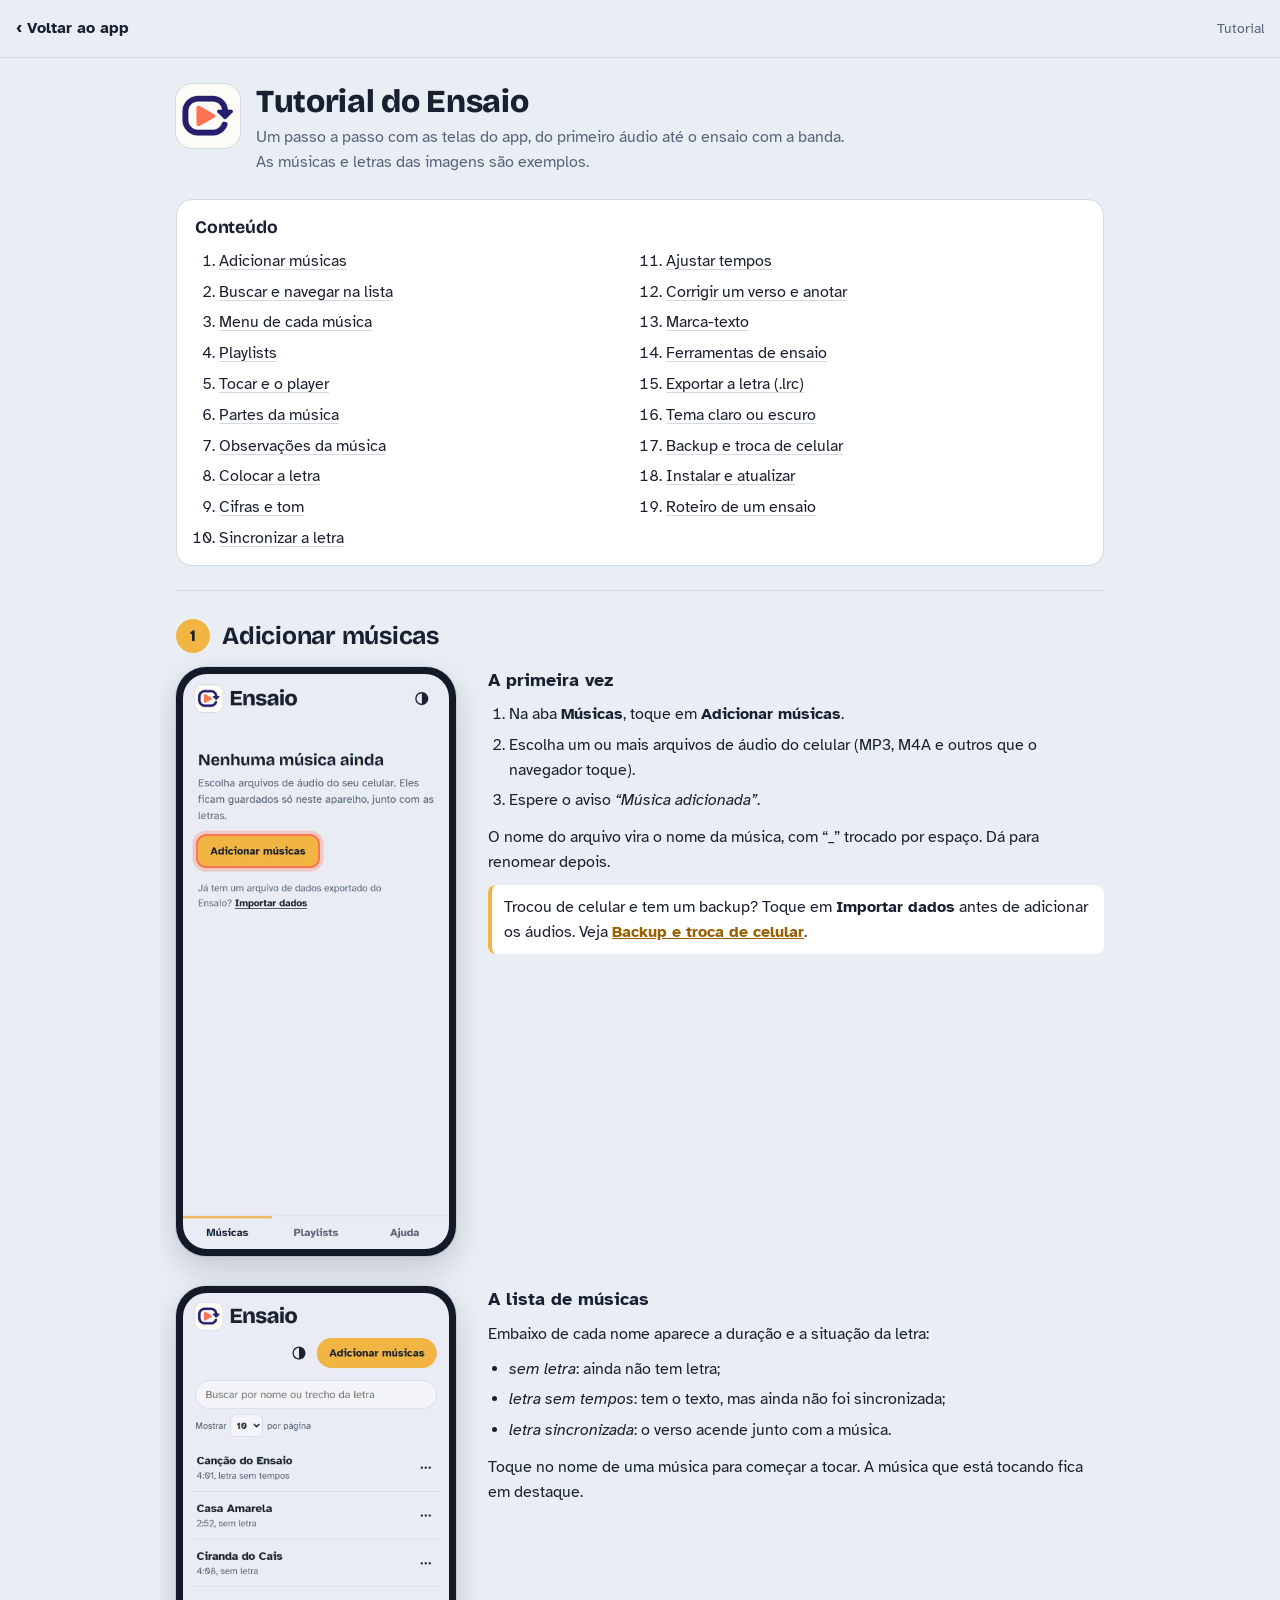
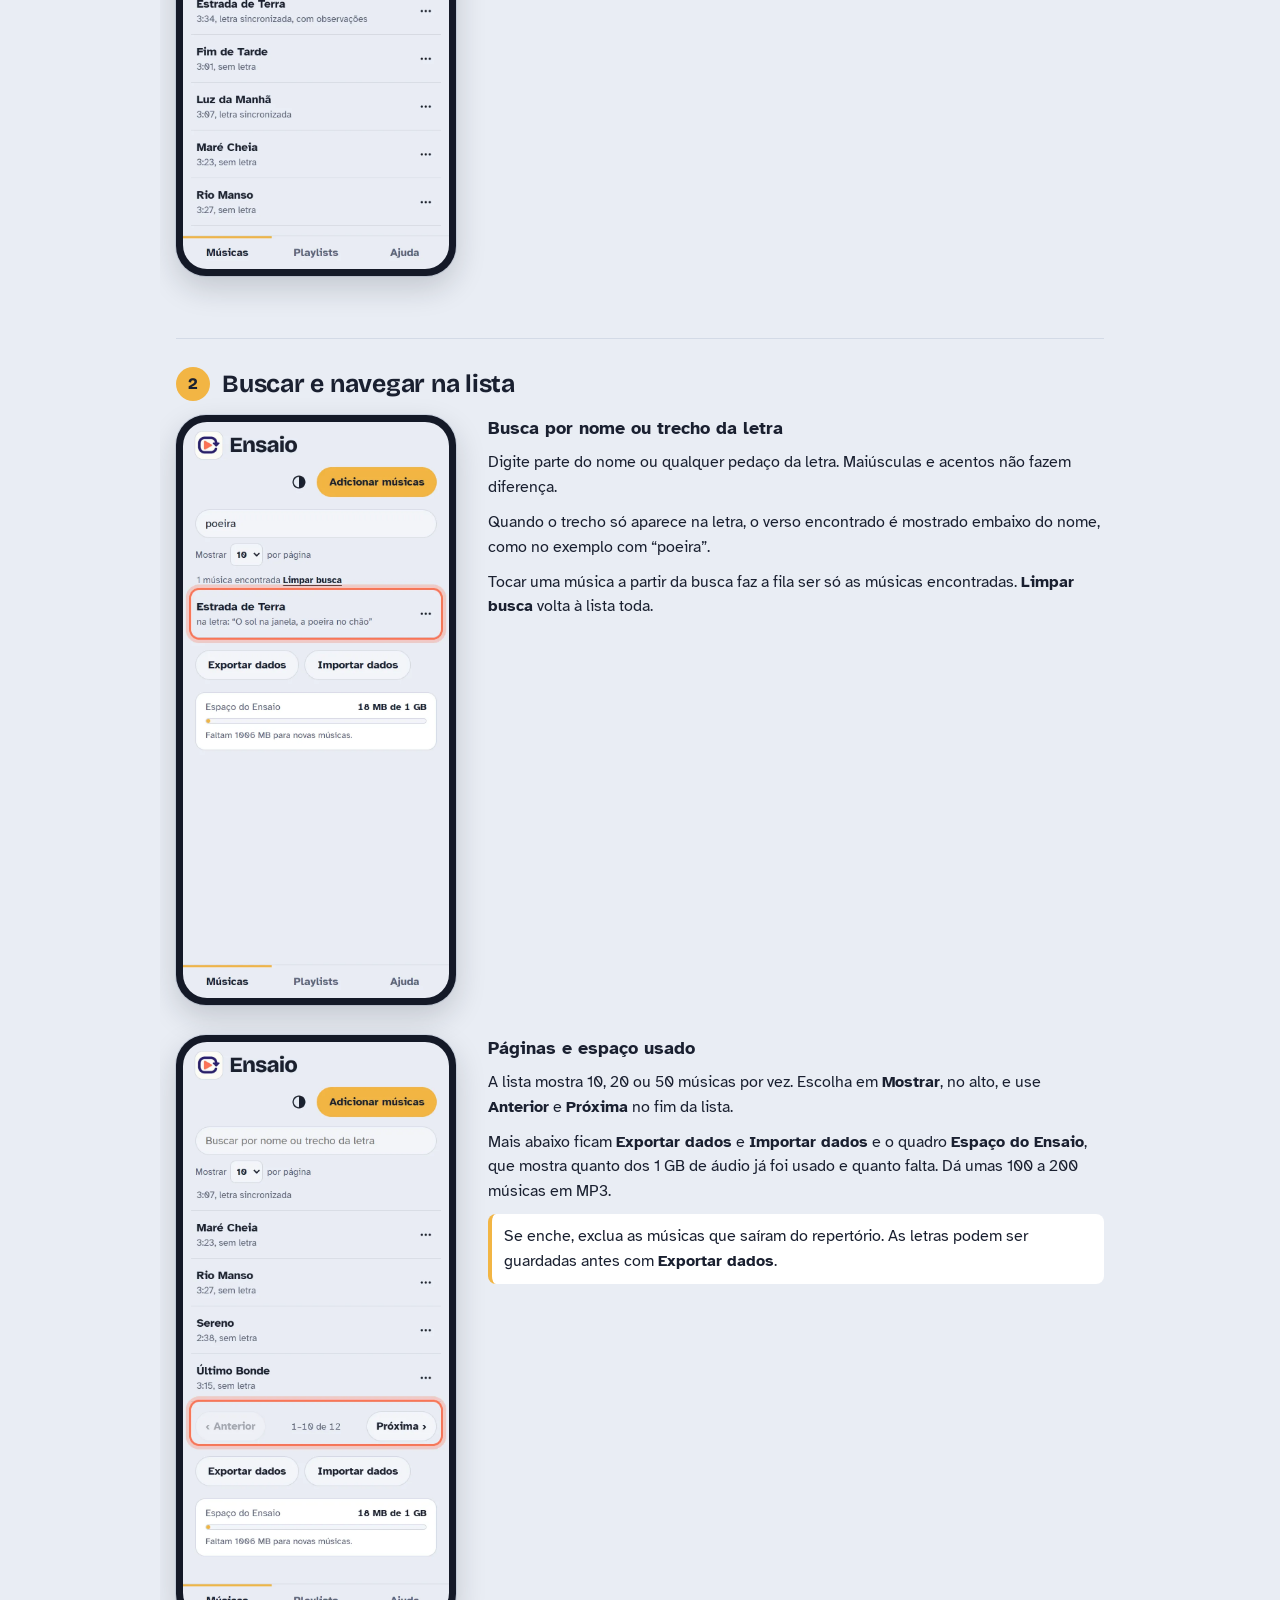
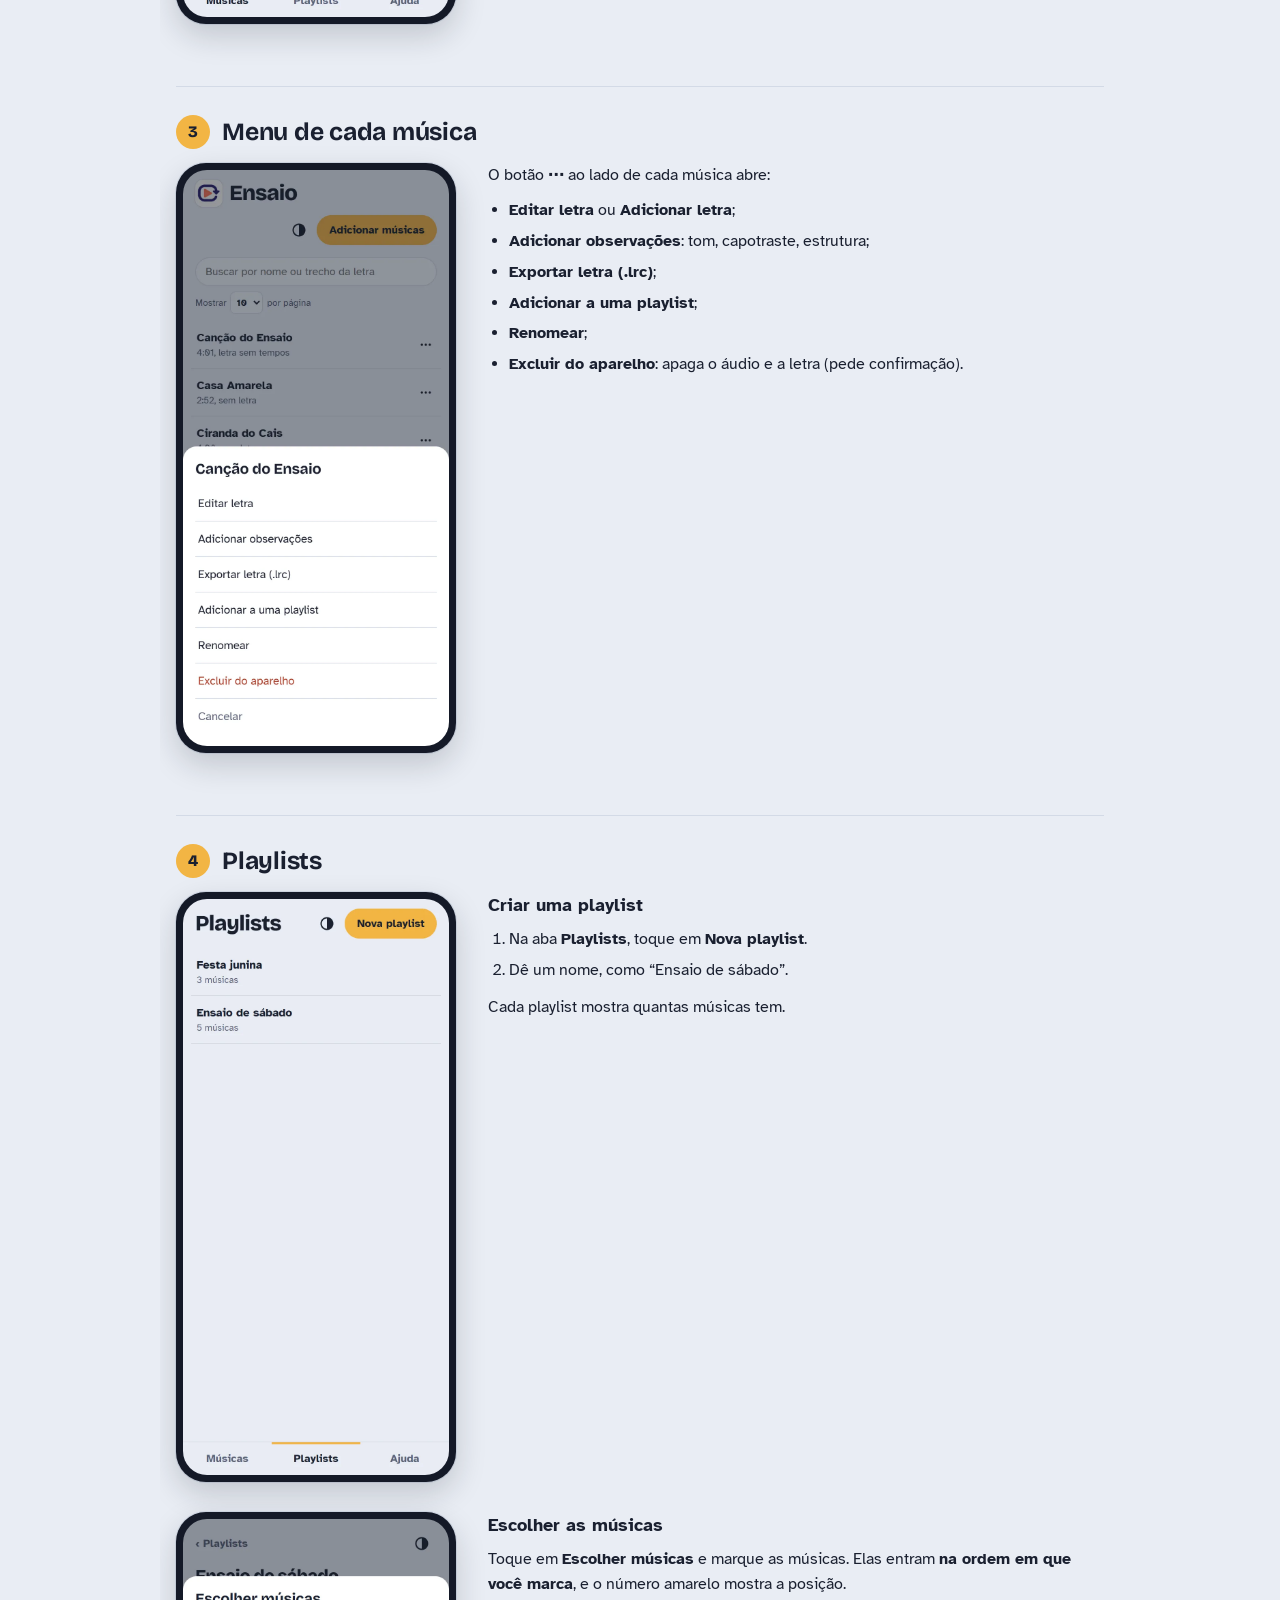
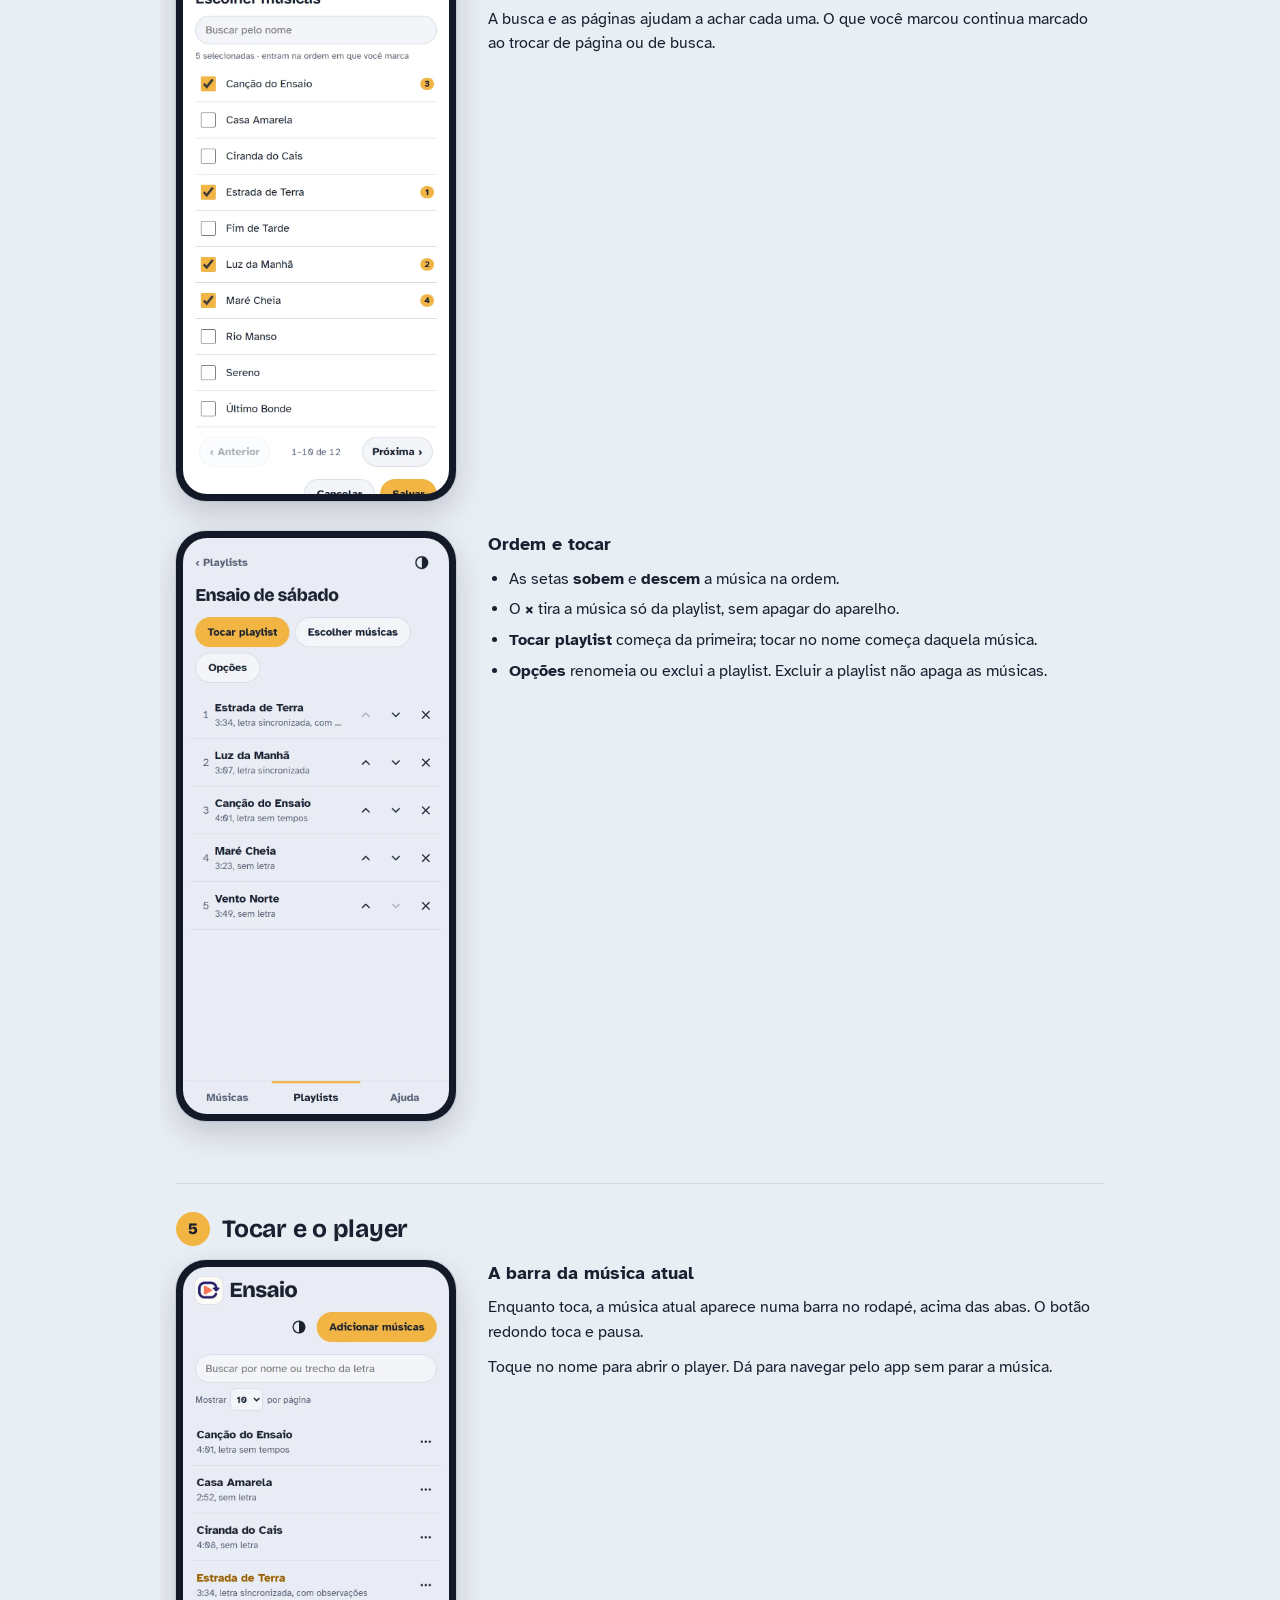
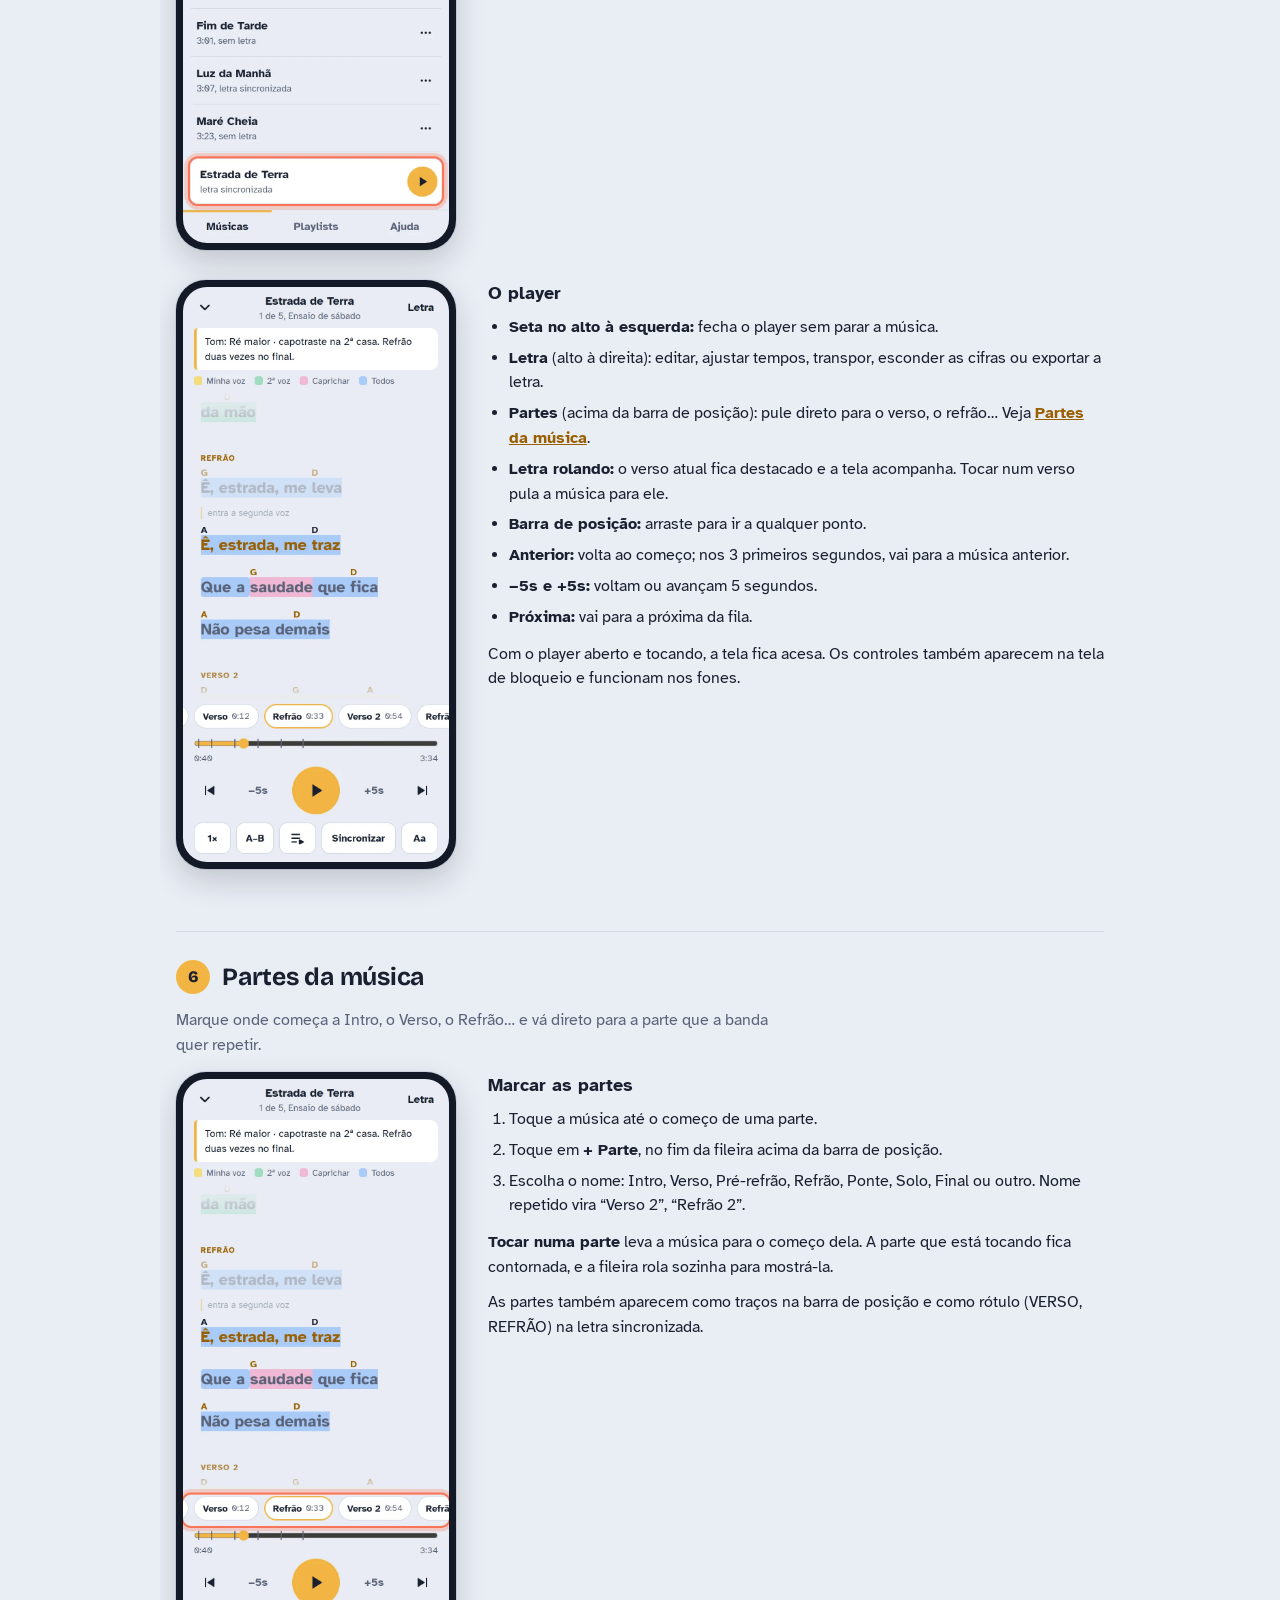
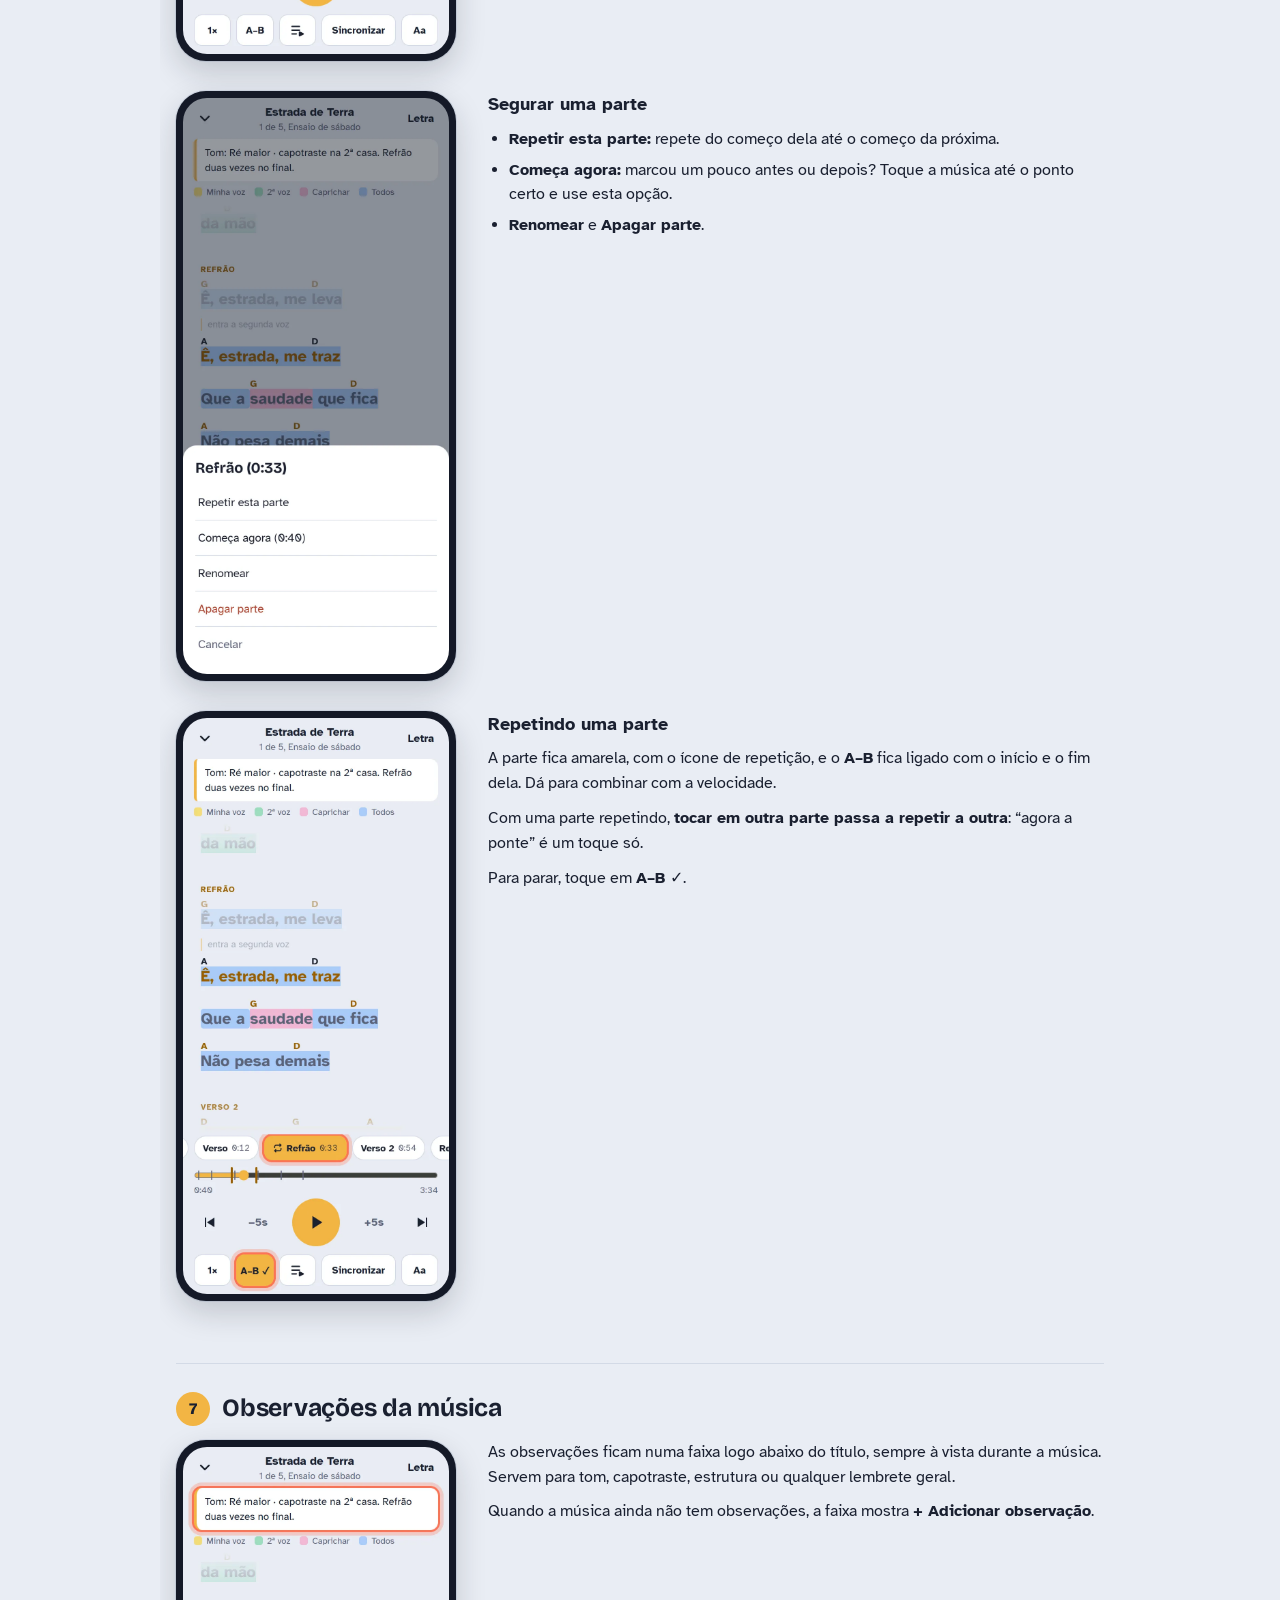
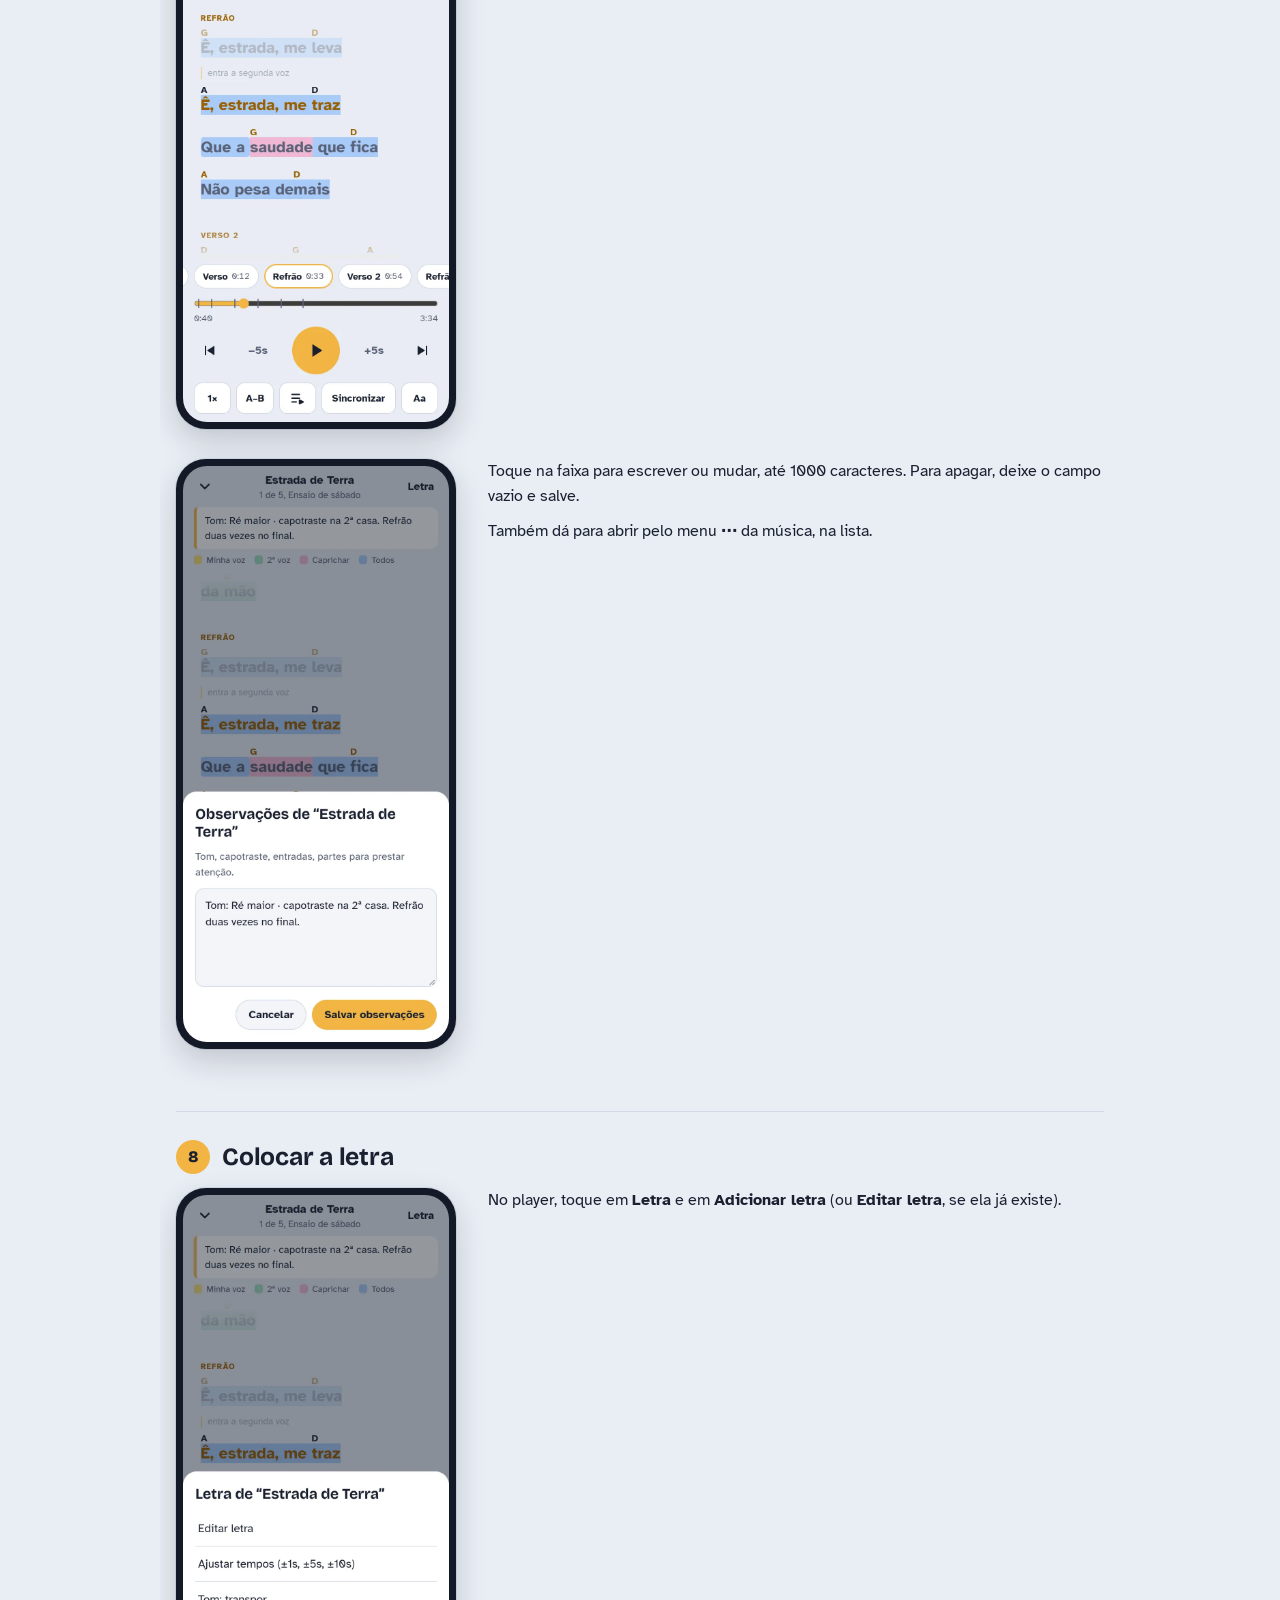
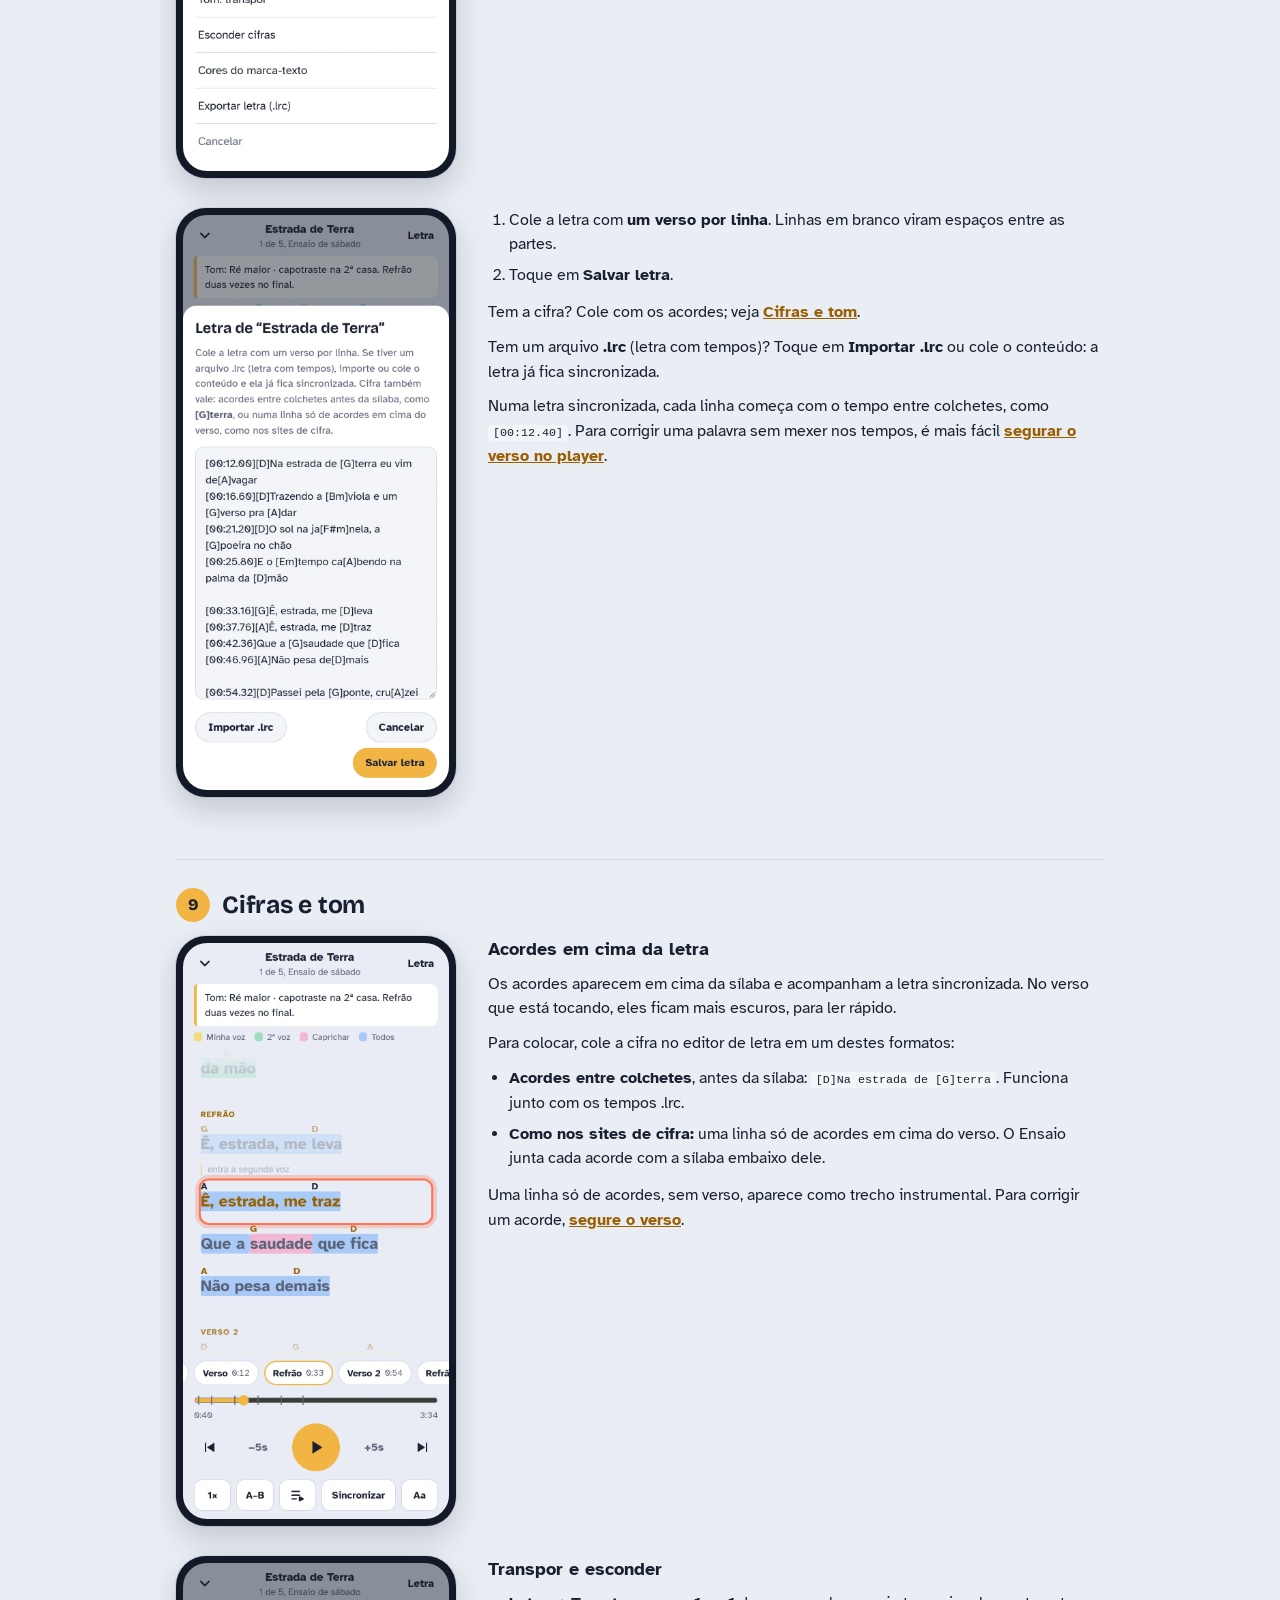
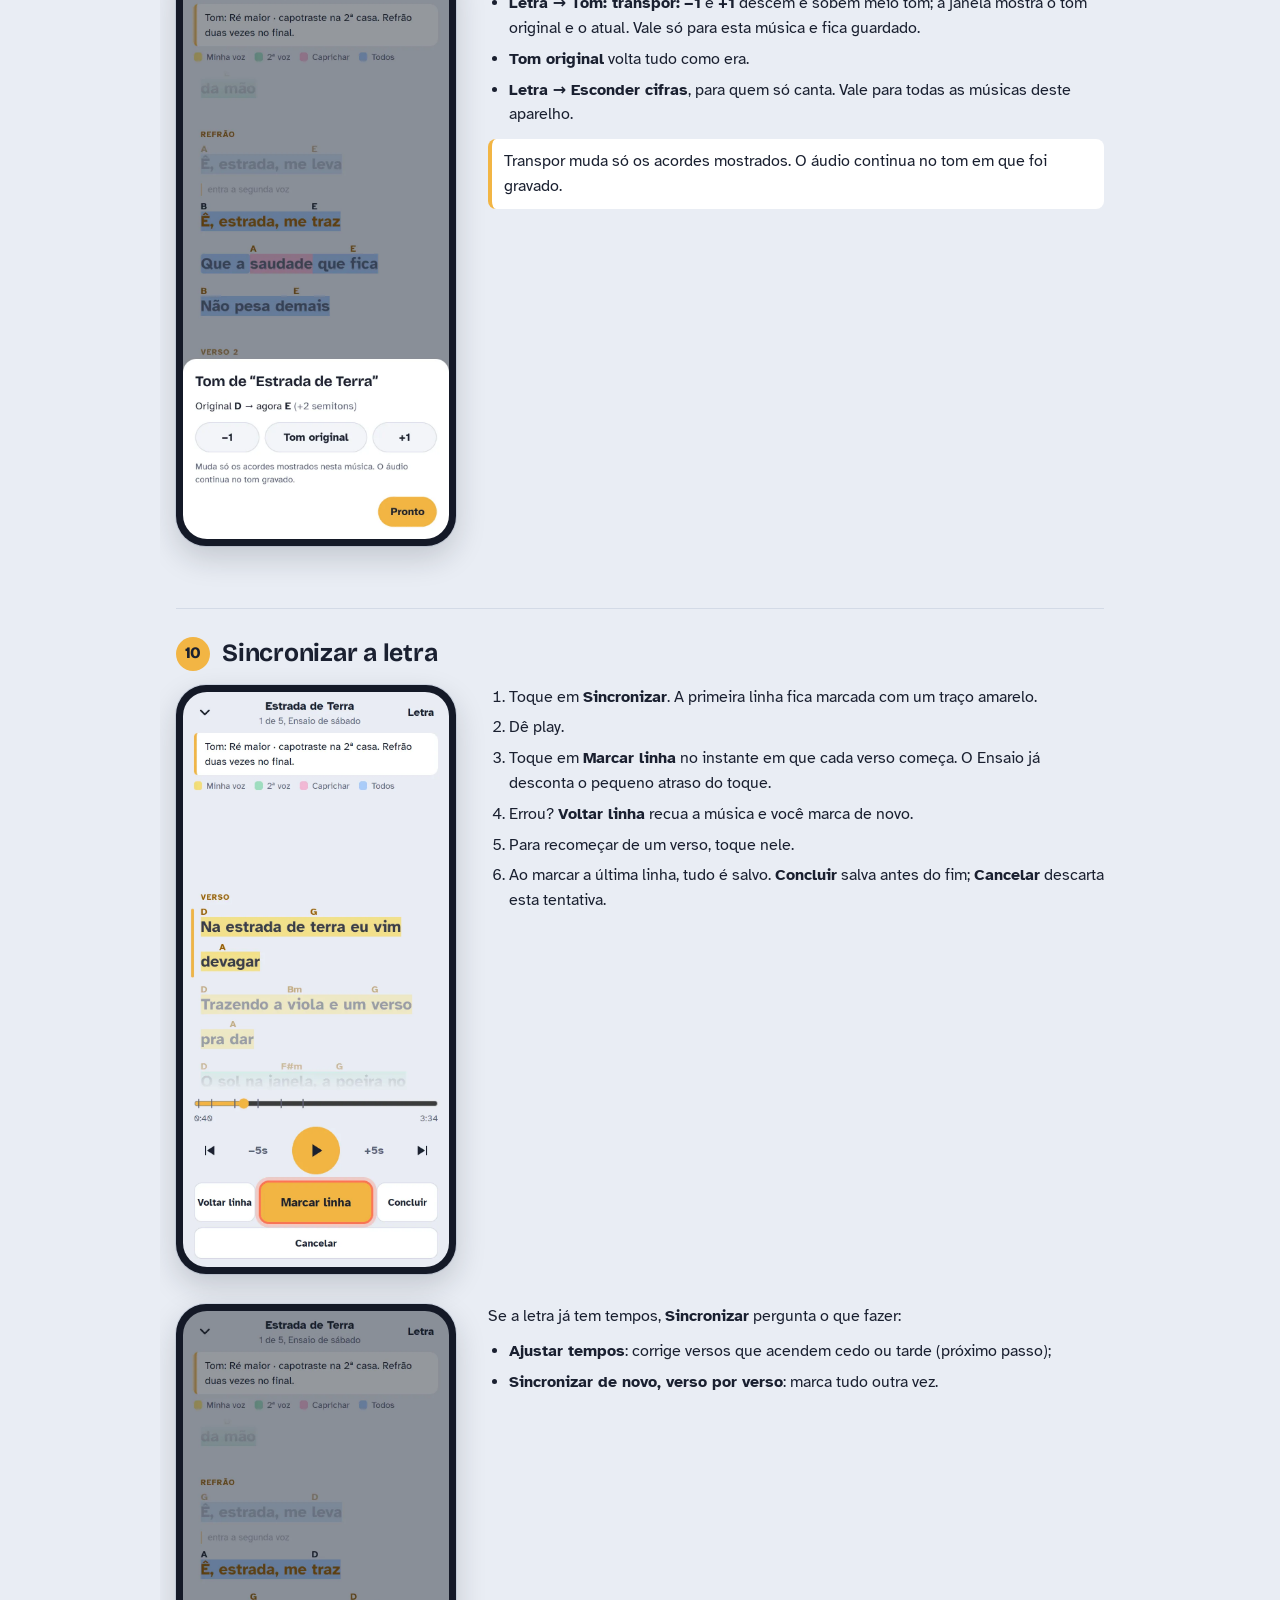
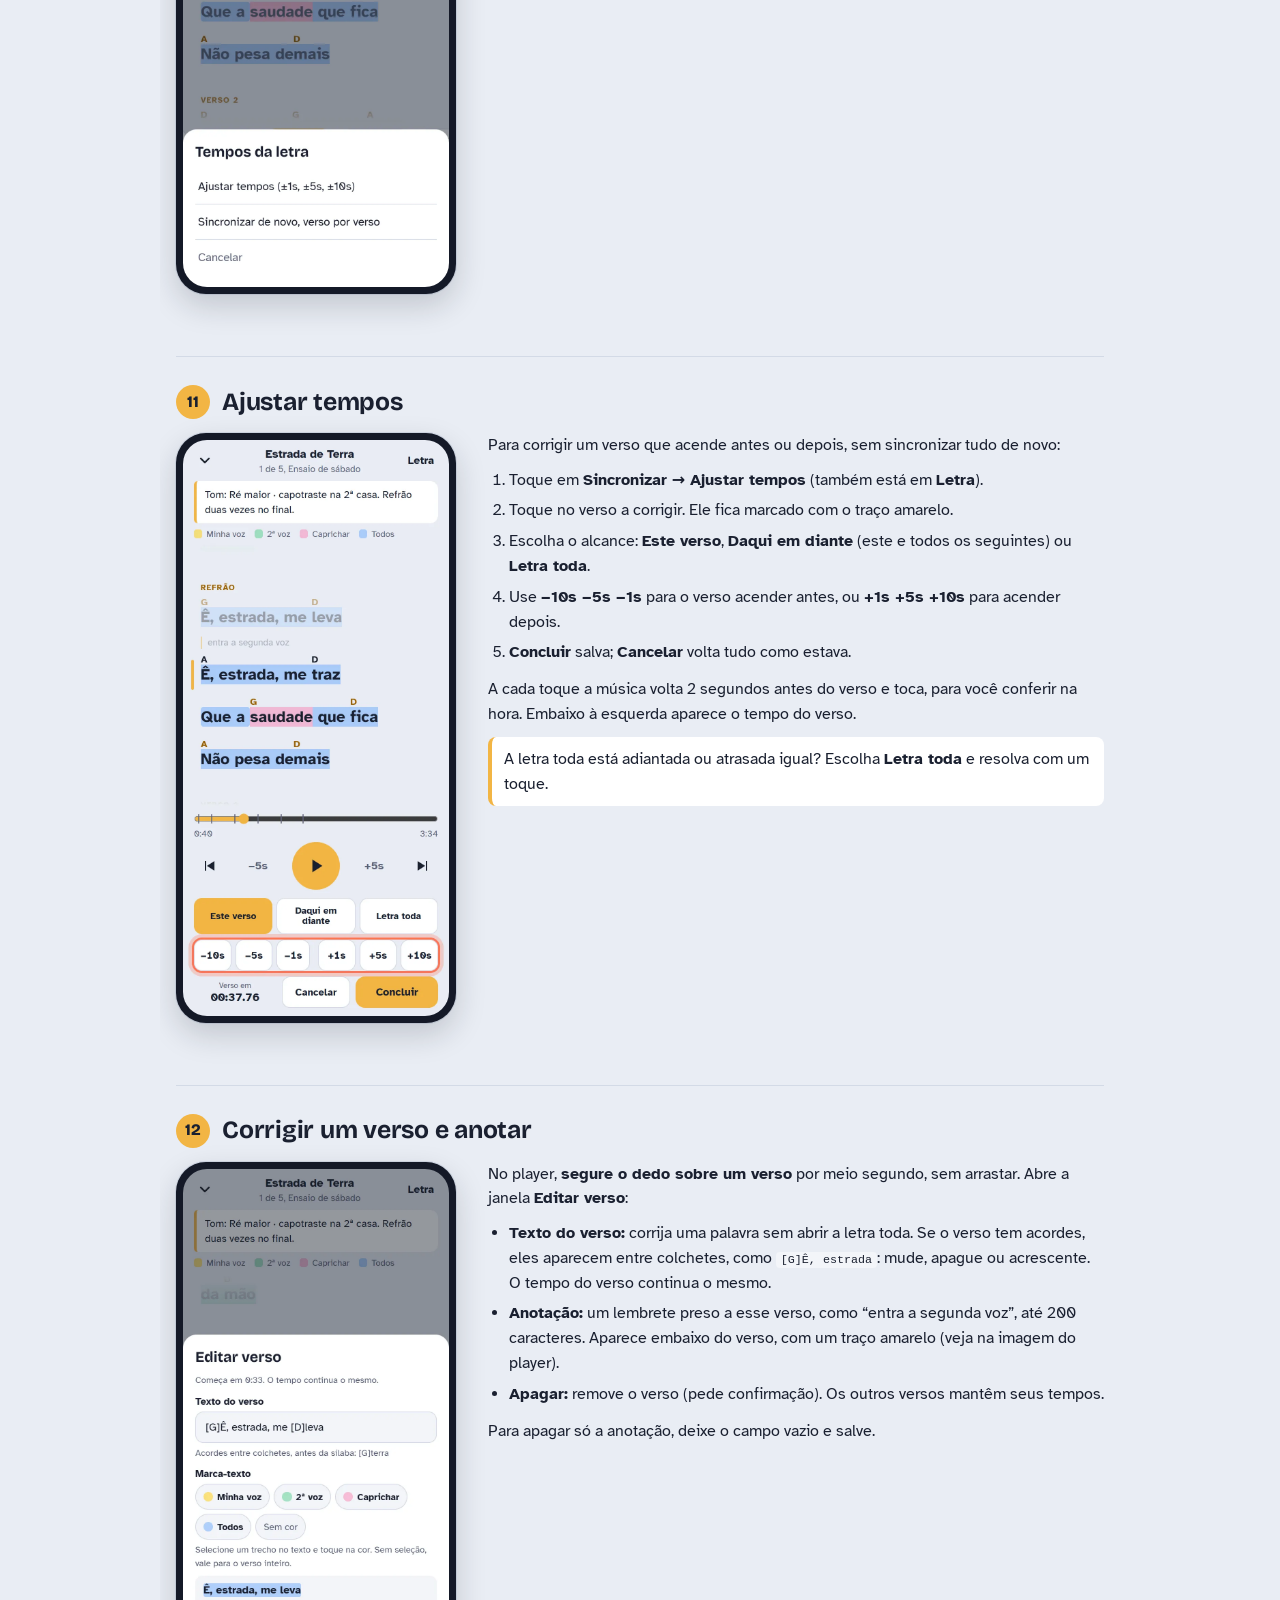
==== commit 5ec1ef13: "add marca texto" ====
--- a/tutorial.html
+++ b/tutorial.html
@@ -48,6 +48,7 @@
     <li><a href="#sincronizar">Sincronizar a letra</a></li>
     <li><a href="#ajustar">Ajustar tempos</a></li>
     <li><a href="#verso">Corrigir um verso e anotar</a></li>
+    <li><a href="#marca-texto">Marca-texto</a></li>
     <li><a href="#ferramentas">Ferramentas de ensaio</a></li>
     <li><a href="#lrc">Exportar a letra (.lrc)</a></li>
     <li><a href="#tema">Tema claro ou escuro</a></li>
@@ -360,8 +361,35 @@
   </div>
 </section>
 
+<section class="tut-sec" id="marca-texto">
+  <h2><span class="n">13</span>Marca-texto</h2>
+  <p class="sec-lead">Pinte versos ou trechos: quem canta cada parte, onde entra o coro, a palavra para caprichar.</p>
+  <div class="step">
+    <figure class="phone"><img src="img/tutorial/36-marca-texto.webp" width="780" height="1688" loading="lazy" alt="Editar verso com a palavra saudade selecionada e as cores do marca-texto"></figure>
+    <div class="txt">
+      <h3>Marcar</h3>
+      <ol>
+        <li>No player, <b>segure o verso</b>.</li>
+        <li>Para marcar só um trecho, <b>selecione as palavras</b> no campo de texto. Sem seleção, a cor vale para o verso inteiro.</li>
+        <li>Toque na cor. A prévia mostra como fica.</li>
+        <li>Toque em <b>Salvar</b>.</li>
+      </ol>
+      <p><b>Sem cor</b> tira a marcação do trecho selecionado ou do verso todo. Se você mudar o texto, a marcação acompanha as palavras que continuarem iguais.</p>
+    </div>
+  </div>
+  <div class="step">
+    <figure class="phone"><img src="img/tutorial/37-legenda.webp" width="780" height="1688" loading="lazy" alt="Player com versos marcados em cores e a legenda Minha voz, 2ª voz e Todos"></figure>
+    <div class="txt">
+      <h3>Nomes das cores e legenda</h3>
+      <p>Em <b>Letra → Cores do marca-texto</b>, dê nome a cada cor: “Minha voz”, “2ª voz”, “Todos”… Os nomes aparecem nos botões de cor e numa legenda no alto do player, só com as cores usadas na música.</p>
+      <p>Os nomes valem para todas as músicas e vão junto no <a href="#backup">Exportar dados</a>.</p>
+      <p class="tip">Dupla ou coral? Combine as cores com a banda e cada um importa o mesmo arquivo de dados: todo mundo lê a letra marcada do mesmo jeito.</p>
+    </div>
+  </div>
+</section>
+
 <section class="tut-sec" id="ferramentas">
-  <h2><span class="n">13</span>Ferramentas de ensaio</h2>
+  <h2><span class="n">14</span>Ferramentas de ensaio</h2>
   <p class="sec-lead">A fileira de botões no rodapé do player: <b>velocidade</b>, <b>A–B</b>, <b>ao terminar</b>, <b>Sincronizar</b> e <b>Aa</b>.</p>
   <div class="step">
     <figure class="phone"><img src="img/tutorial/19-velocidade.webp" width="780" height="1688" loading="lazy" alt="Menu de velocidade de 0,5 a 1,25 vezes"></figure>
@@ -408,7 +436,7 @@
 </section>
 
 <section class="tut-sec" id="lrc">
-  <h2><span class="n">14</span>Exportar a letra (.lrc)</h2>
+  <h2><span class="n">15</span>Exportar a letra (.lrc)</h2>
   <div class="step">
     <figure class="phone"><img src="img/tutorial/23-exportar-lrc.webp" width="780" height="1688" loading="lazy" alt="Janela Exportar letra com o conteúdo do arquivo .lrc"></figure>
     <div class="txt">
@@ -418,13 +446,13 @@
         <li><b>Baixar arquivo:</b> quando aparece, salva como <code>.lrc.txt</code>; renomeie tirando o “.txt”.</li>
         <li><b>Copiar texto:</b> copia o conteúdo.</li>
       </ul>
-      <p>O .lrc abre em outros players com letra sincronizada. Acordes, observações e anotações não vão nele; para levá-las, use <a href="#backup">Exportar dados</a>.</p>
+      <p>O .lrc abre em outros players com letra sincronizada. Acordes, marca-texto, observações e anotações não vão nele; para levá-las, use <a href="#backup">Exportar dados</a>.</p>
     </div>
   </div>
 </section>
 
 <section class="tut-sec" id="tema">
-  <h2><span class="n">15</span>Tema claro ou escuro</h2>
+  <h2><span class="n">16</span>Tema claro ou escuro</h2>
   <div class="step">
     <figure class="phone"><img src="img/tutorial/25-tema.webp" width="780" height="1688" loading="lazy" alt="Menu Tema com Automático, Claro e Escuro"></figure>
     <div class="txt">
@@ -445,13 +473,13 @@
 </section>
 
 <section class="tut-sec" id="backup">
-  <h2><span class="n">16</span>Backup e troca de celular</h2>
+  <h2><span class="n">17</span>Backup e troca de celular</h2>
   <p class="sec-lead">Tudo fica só no navegador deste celular. <b>Limpar os dados do navegador apaga tudo</b>, então faça um backup de vez em quando.</p>
   <div class="step">
     <figure class="phone"><img src="img/tutorial/26-exportar-dados.webp" width="780" height="1688" loading="lazy" alt="Janela Exportar dados com o resumo do arquivo"></figure>
     <div class="txt">
       <h3>Exportar dados</h3>
-      <p>No fim da aba <b>Músicas</b>, toque em <b>Exportar dados</b>. Sai um arquivo <code>.json</code> pequeno com as letras e seus tempos, as cifras e o tom, as partes, as observações, as anotações e as playlists.</p>
+      <p>No fim da aba <b>Músicas</b>, toque em <b>Exportar dados</b>. Sai um arquivo <code>.json</code> pequeno com as letras e seus tempos, as cifras e o tom, as partes, o marca-texto, as observações, as anotações e as playlists.</p>
       <p><b>Os áudios não vão junto</b>, para o arquivo continuar leve. Guarde no Drive ou mande para você mesmo por mensagem ou e-mail.</p>
     </div>
   </div>
@@ -478,7 +506,7 @@
 </section>
 
 <section class="tut-sec" id="instalar">
-  <h2><span class="n">17</span>Instalar e atualizar</h2>
+  <h2><span class="n">18</span>Instalar e atualizar</h2>
   <div class="step">
     <figure class="phone"><img src="img/tutorial/29-instalar.webp" width="780" height="1688" loading="lazy" alt="Ajuda com a seção Instalar no celular e o botão Instalar o app"></figure>
     <div class="txt">
@@ -501,7 +529,7 @@
 </section>
 
 <section class="tut-sec" id="roteiro">
-  <h2><span class="n">18</span>Roteiro de um ensaio</h2>
+  <h2><span class="n">19</span>Roteiro de um ensaio</h2>
   <div class="cards">
     <div class="card">
       <h3>Antes</h3>
@@ -519,7 +547,7 @@
         <li>Segure a parte difícil e escolha <b>Repetir esta parte</b> (ou marque um trecho com <b>A–B</b>).</li>
         <li>Baixe para 0,75× e vá subindo até 1×.</li>
         <li>Use <b>Repetir esta música</b> para passar várias vezes sem tocar no celular.</li>
-        <li>Segure os versos para anotar entradas e respirações.</li>
+        <li>Segure os versos para anotar entradas e respirações, e pinte com o marca-texto o que é seu.</li>
       </ul>
     </div>
     <div class="card">
--- a/css/styles.css
+++ b/css/styles.css
@@ -117,6 +117,24 @@
 .line{-webkit-user-select:none;user-select:none;-webkit-touch-callout:none}
 .lnote{display:block;font-size:max(.85rem,calc(var(--ls)*.58));font-weight:400;line-height:1.35;color:var(--muted);margin-top:.2em;padding-left:.6em;border-left:2px solid var(--btn)}
 .line.on .lnote,.line.target .lnote{color:var(--text)}
+.hl{color:inherit;border-radius:.18em;padding:0;-webkit-box-decoration-break:clone;box-decoration-break:clone}
+.cs .hl{border-radius:0}
+.hl-y{background:rgba(255,206,0,.5)}.hl-g{background:rgba(46,196,110,.4)}.hl-p{background:rgba(255,86,156,.36)}.hl-b{background:rgba(64,146,255,.38)}
+:root[data-theme="dark"] .hl-y{background:rgba(255,206,0,.46)}:root[data-theme="dark"] .hl-g{background:rgba(46,196,110,.42)}:root[data-theme="dark"] .hl-p{background:rgba(255,86,156,.42)}:root[data-theme="dark"] .hl-b{background:rgba(64,146,255,.44)}
+@media (prefers-color-scheme: dark){
+  :root:not([data-theme="light"]) .hl-y{background:rgba(255,206,0,.46)}:root:not([data-theme="light"]) .hl-g{background:rgba(46,196,110,.42)}:root:not([data-theme="light"]) .hl-p{background:rgba(255,86,156,.42)}:root:not([data-theme="light"]) .hl-b{background:rgba(64,146,255,.44)}
+}
+.line.past .hl{opacity:.85}
+.mk-legend{display:flex;flex-wrap:wrap;gap:2px 14px;margin:-2px 16px 6px;padding:2px 0;background:none;border:0;font-size:.8rem;color:var(--muted);text-align:left}
+.mk-legend i,.mk-btn i,.mk-name i{display:inline-block;width:.95em;height:.95em;border-radius:4px;vertical-align:-.12em;margin-right:6px;flex:none}
+.mk-row{display:flex;flex-wrap:wrap;gap:6px}
+.mk-btn{display:inline-flex;align-items:center;background:var(--surface2);border:1px solid var(--line);border-radius:999px;padding:6px 11px;font-size:.85rem;font-weight:700;min-height:38px;max-width:100%}
+.mk-btn i{width:1.05em;height:1.05em;border-radius:50%}
+.mk-btn.none{color:var(--muted);font-weight:400}
+.mk-prev{background:var(--surface2);border-radius:10px;padding:9px 12px;margin-top:8px;font-weight:700;line-height:1.6;overflow-wrap:anywhere}
+.mk-prev .muted{color:var(--muted);font-weight:400}
+.mk-name{display:flex;align-items:center;gap:4px;margin:0 0 8px}
+.mk-name i{width:1.4em;height:1.4em;border-radius:50%}
 .line.has-ch{line-height:2.2;padding-top:.2em}
 .part-tag + .line.has-ch{padding-top:.45em}
 .line.has-ch .lnote{line-height:1.35}
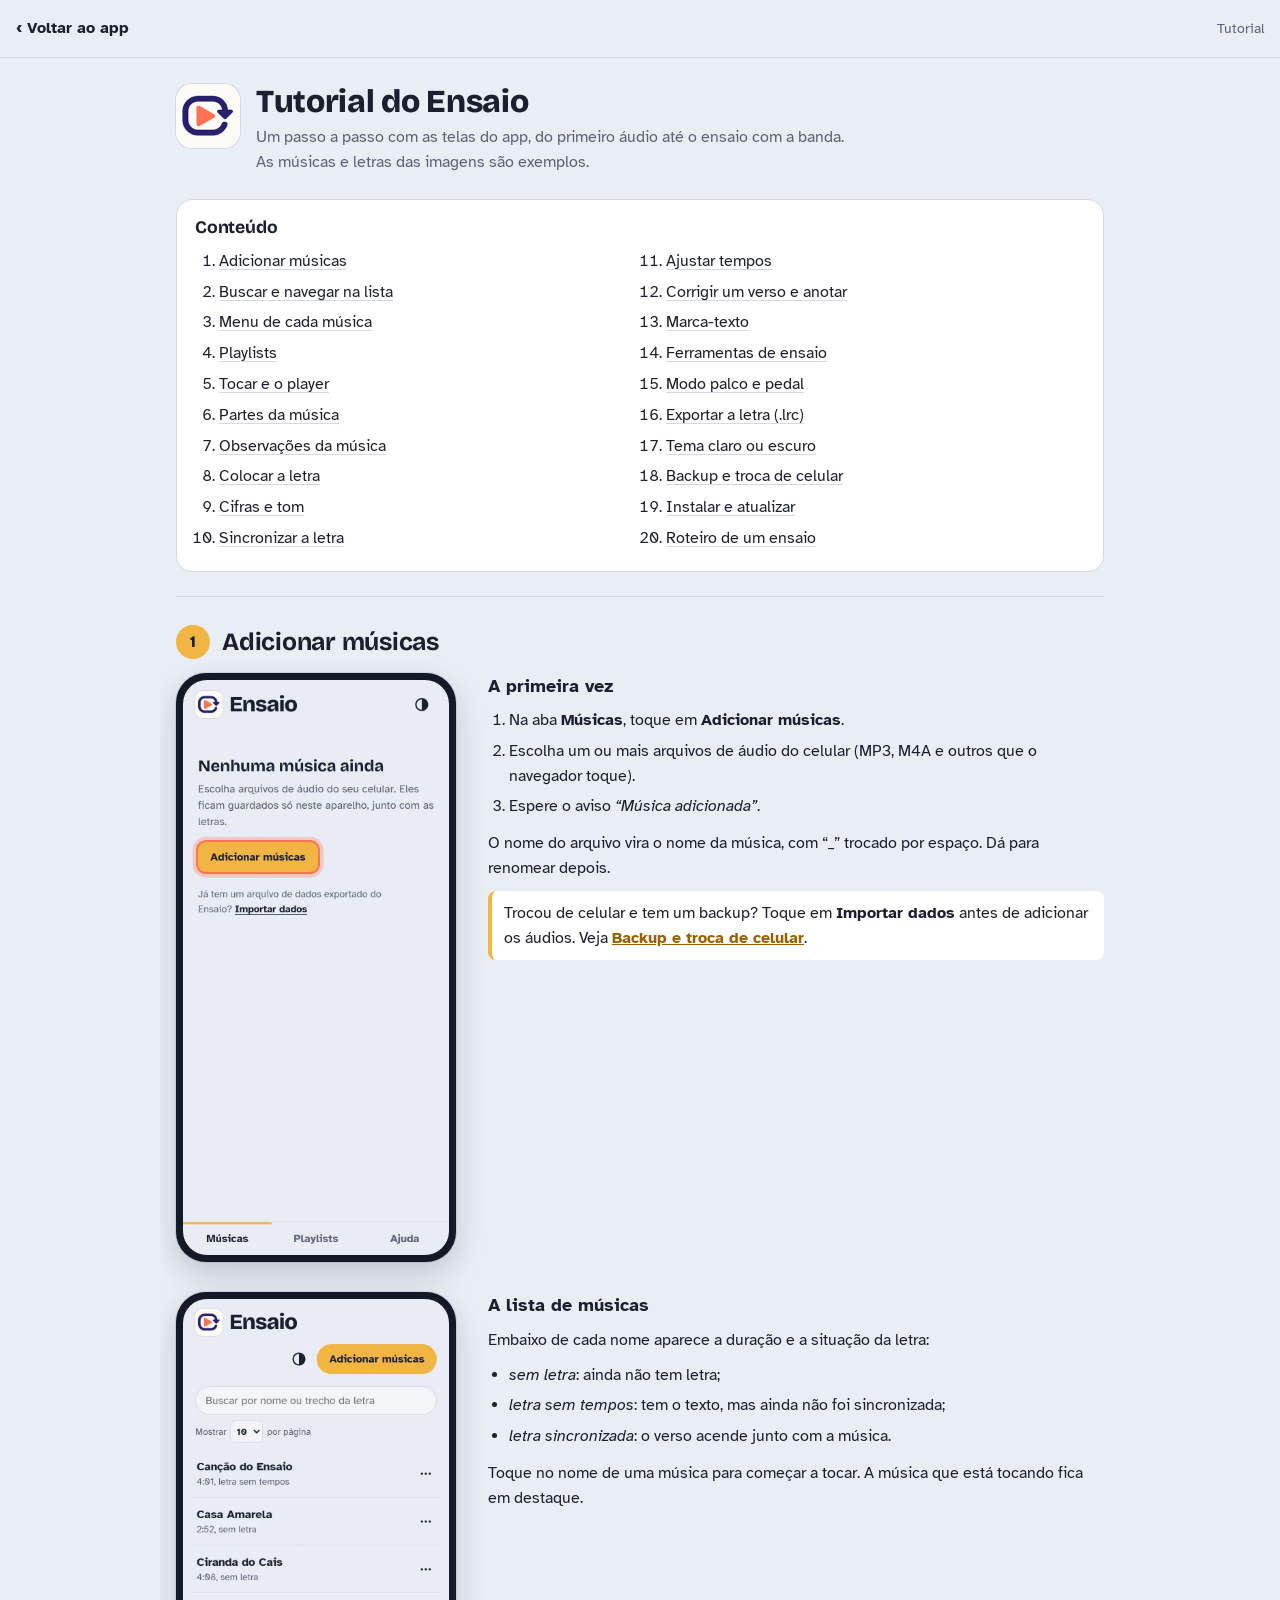
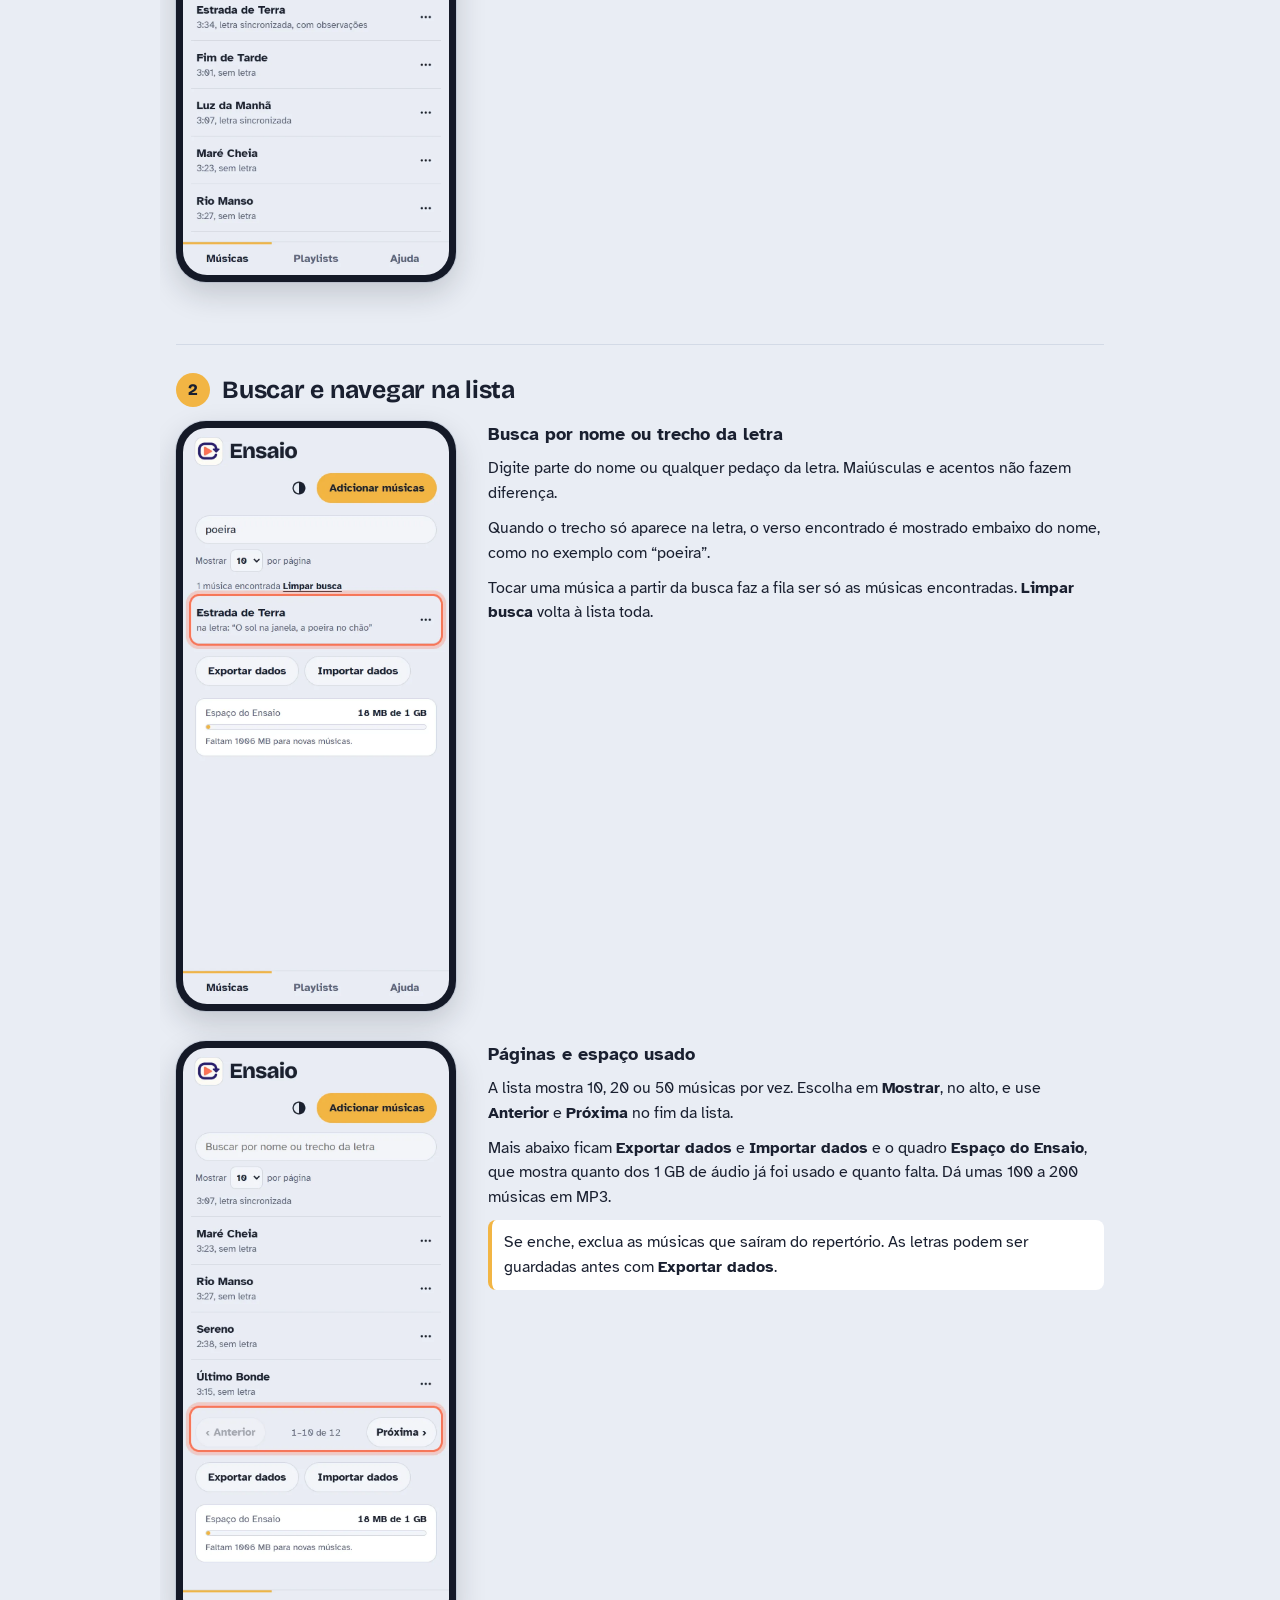
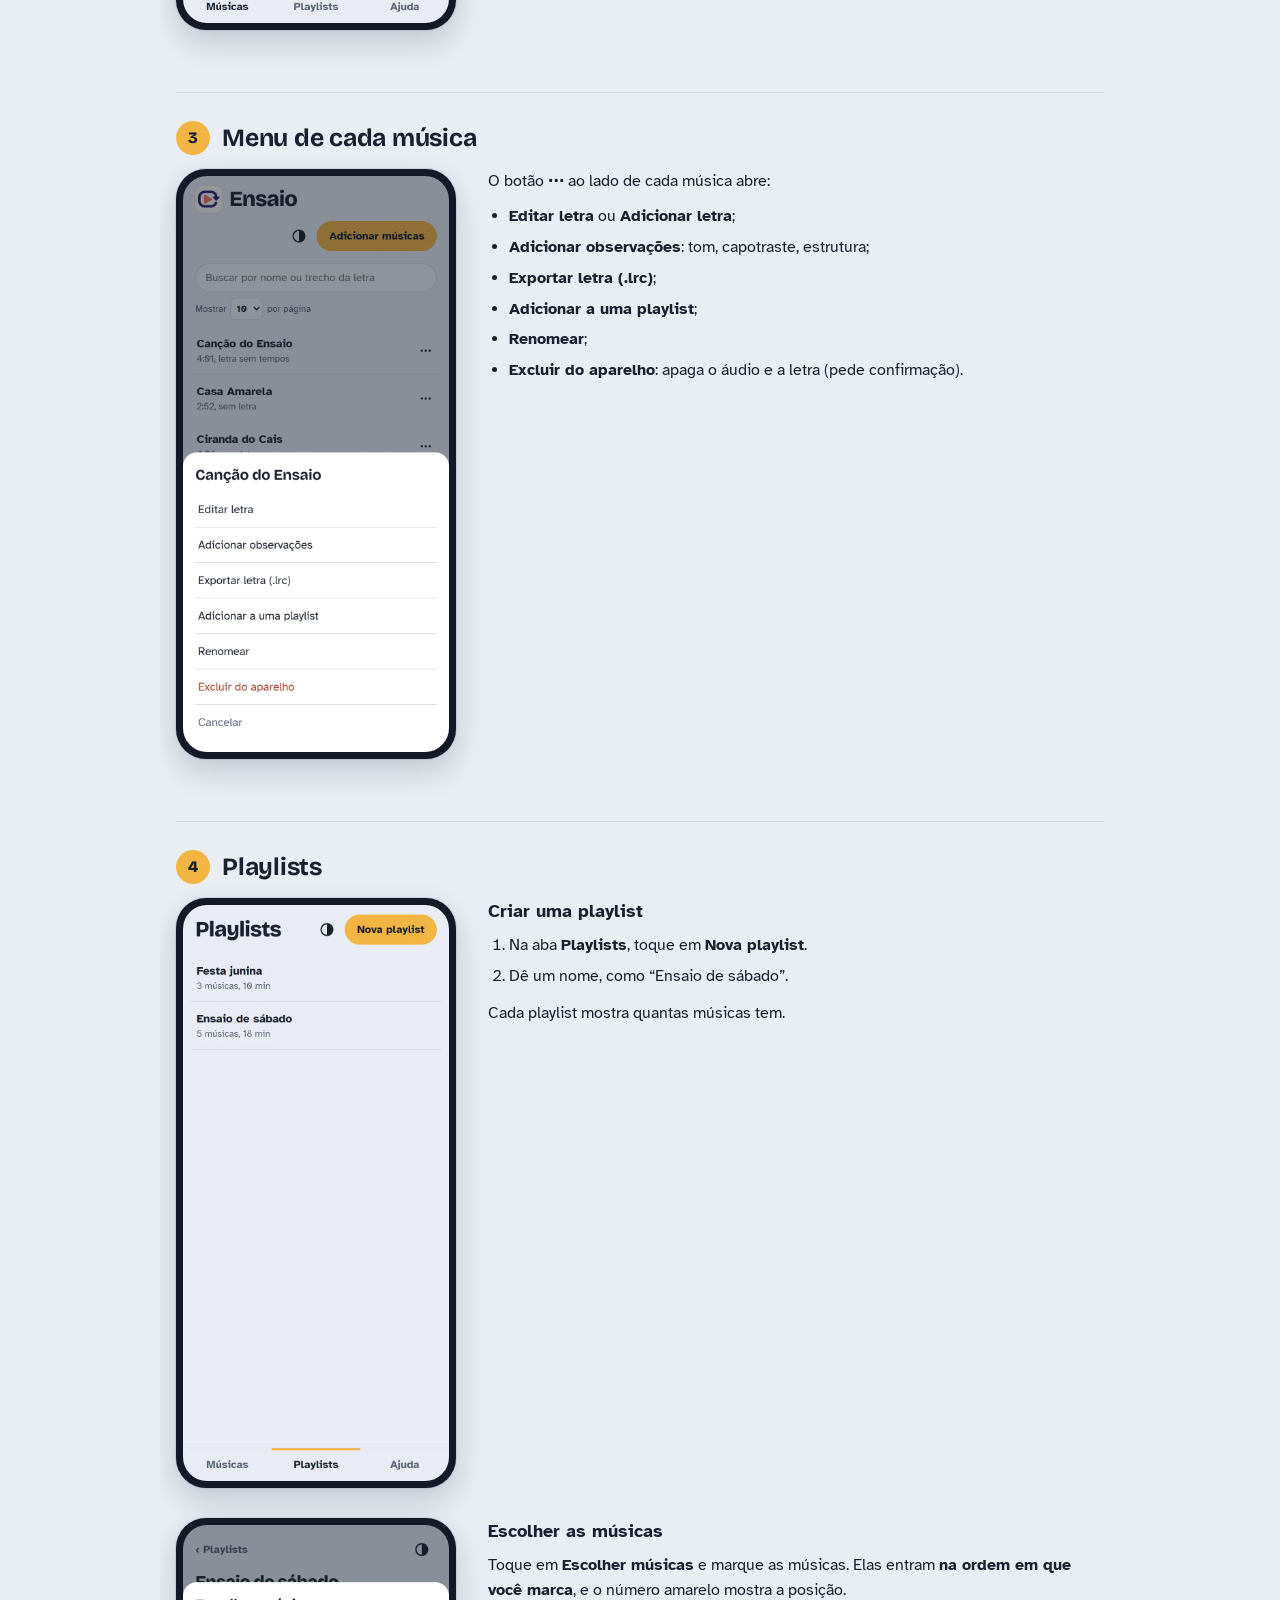
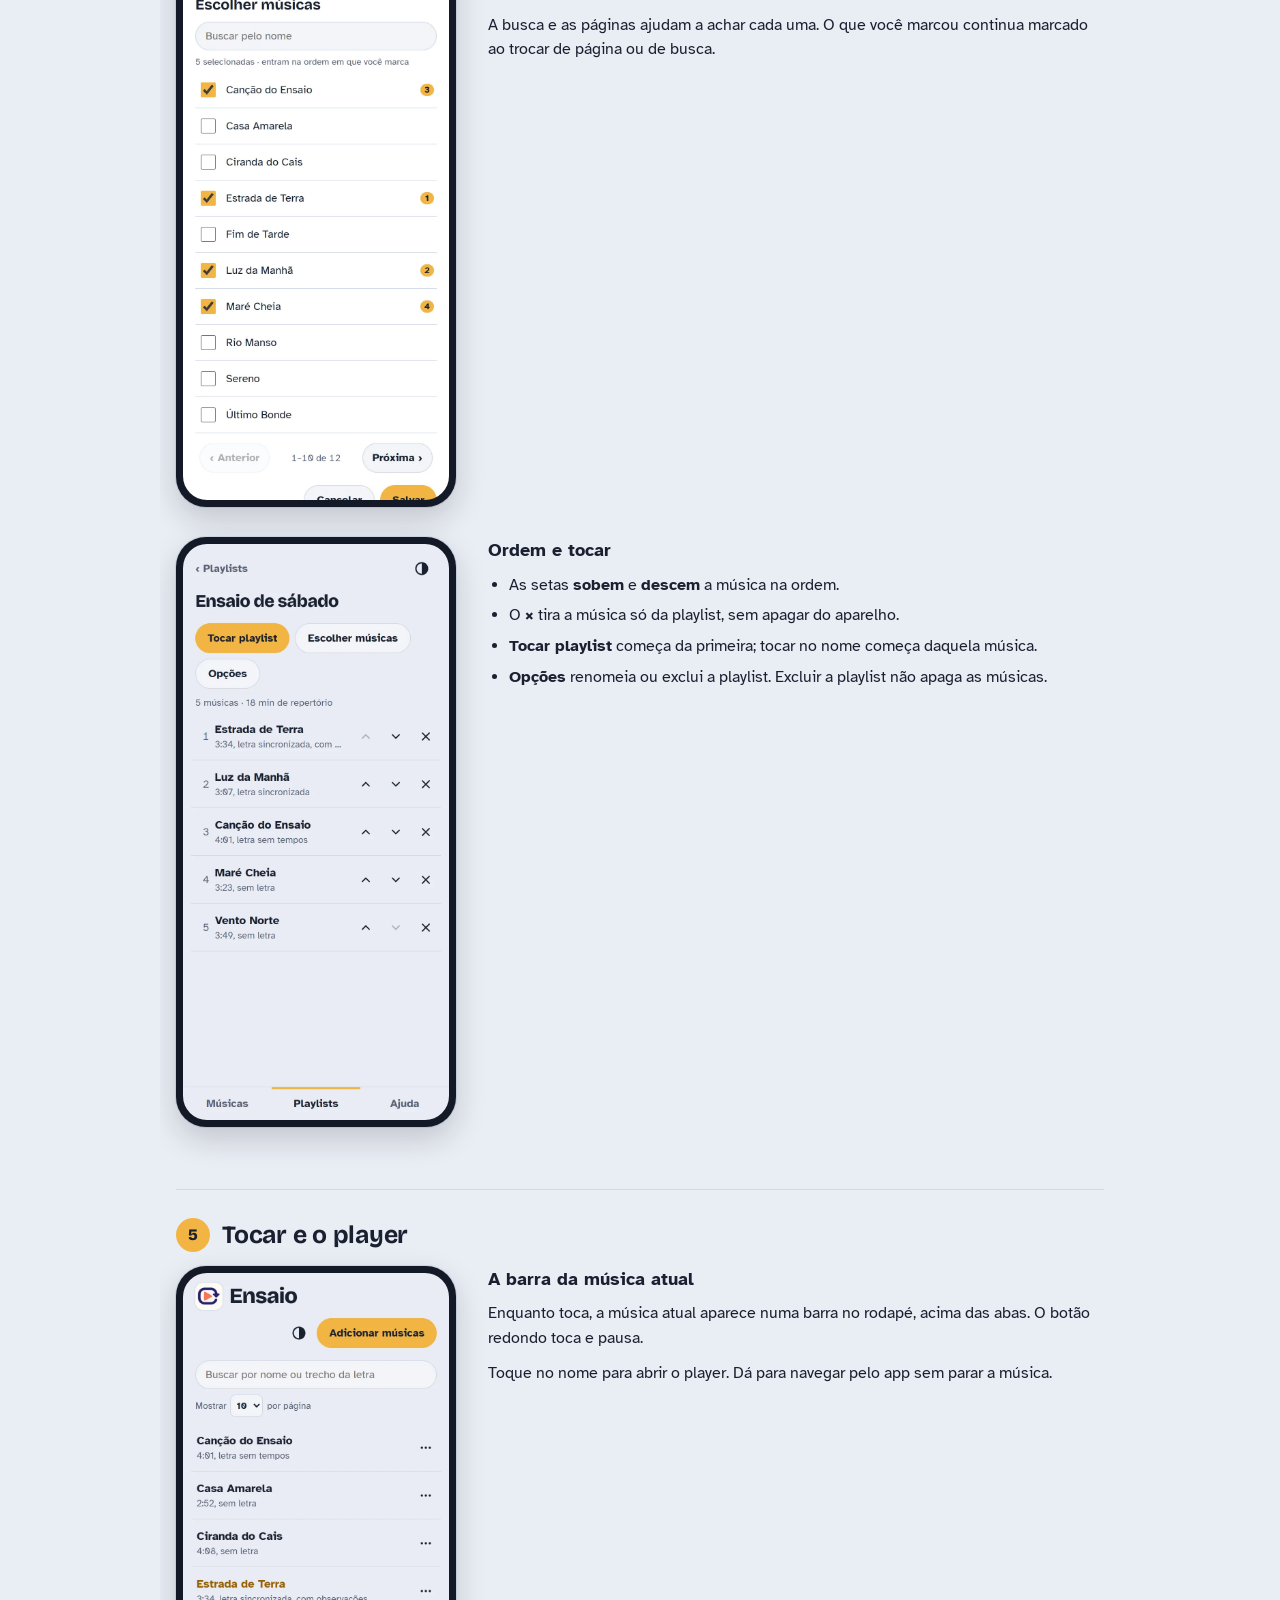
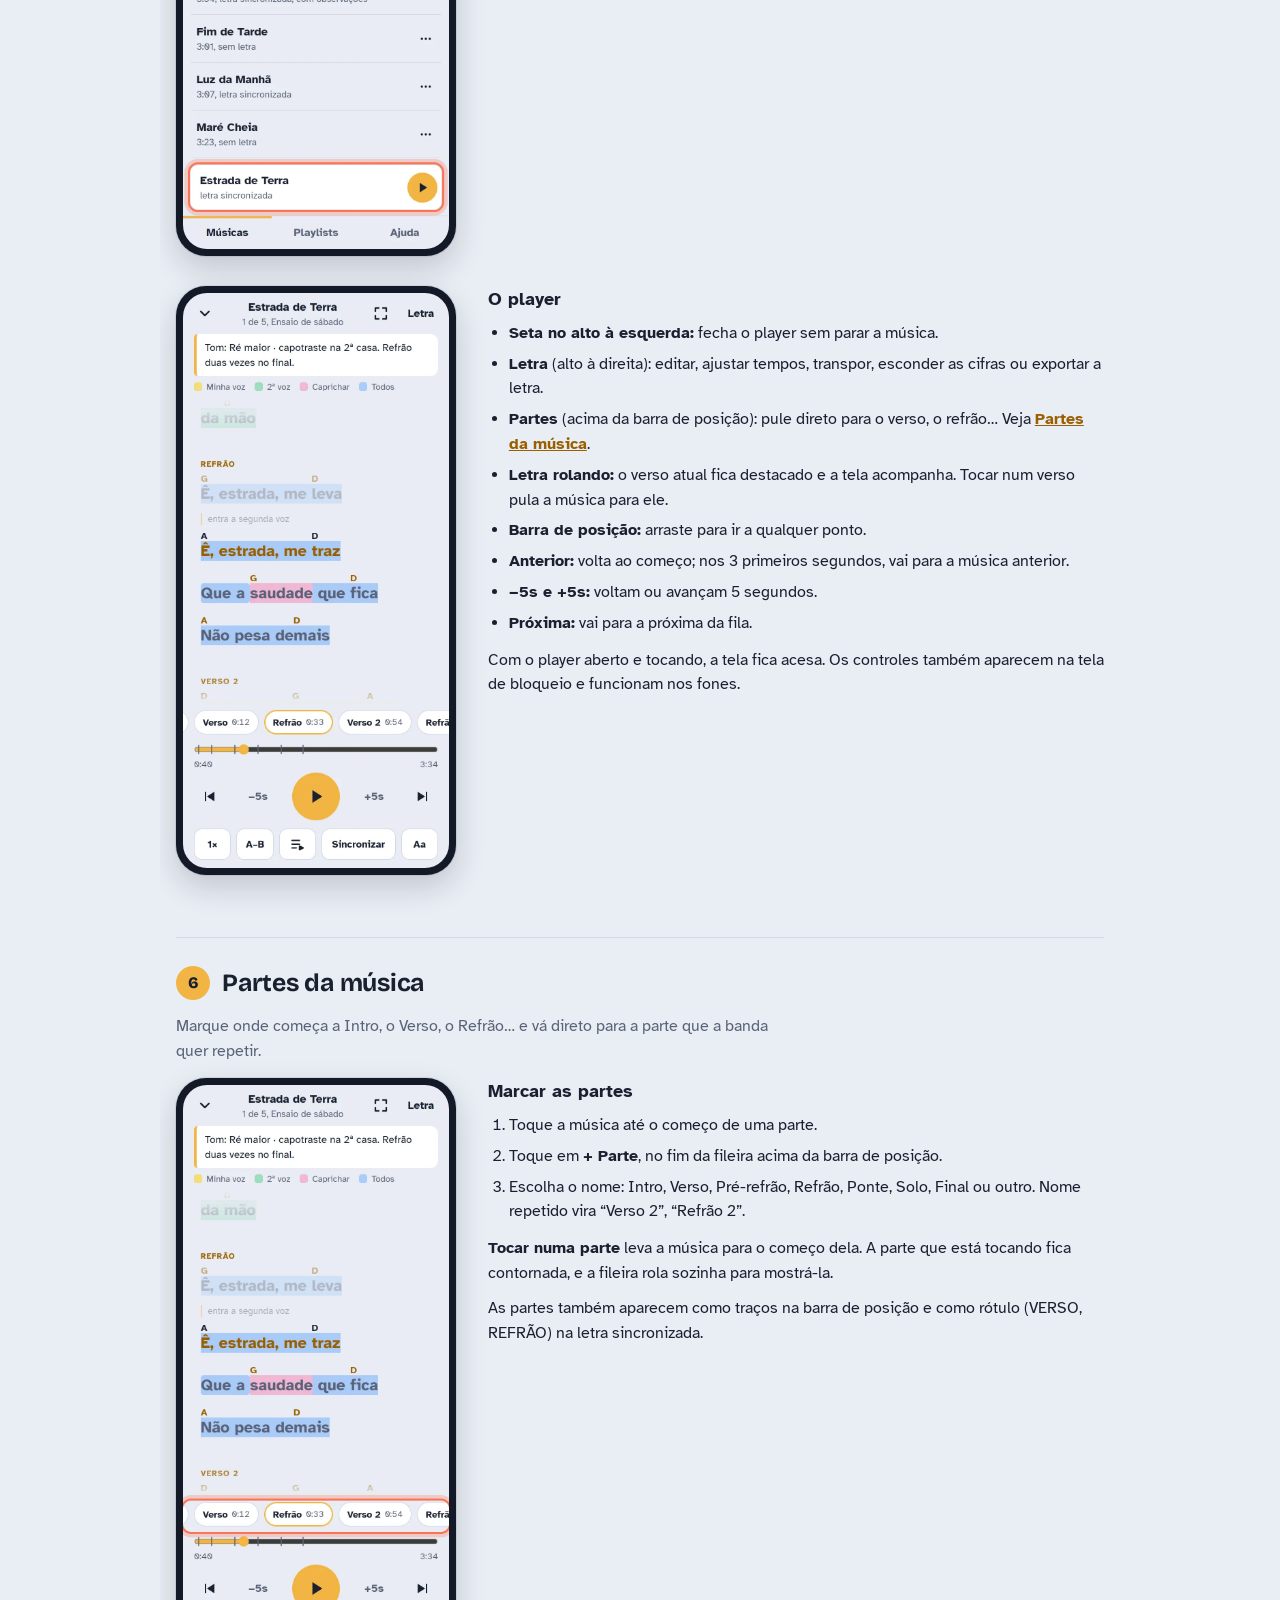
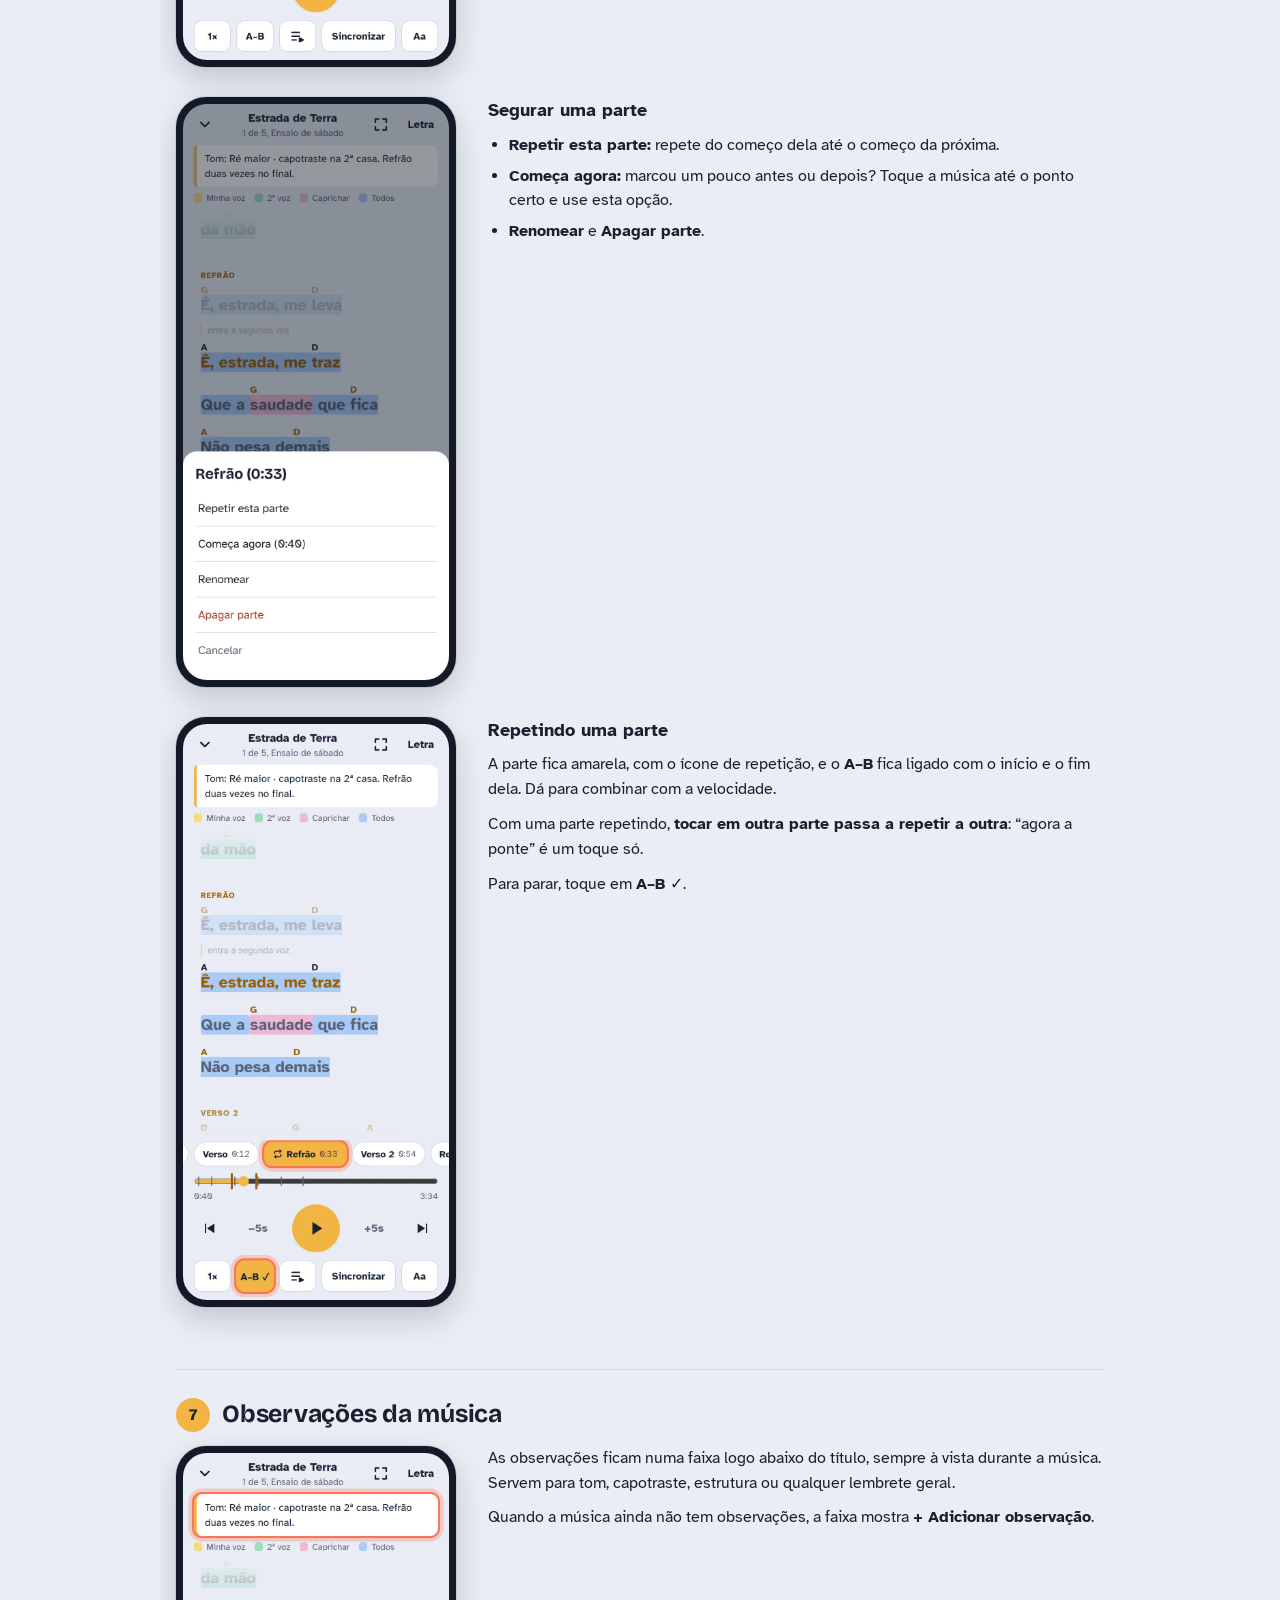
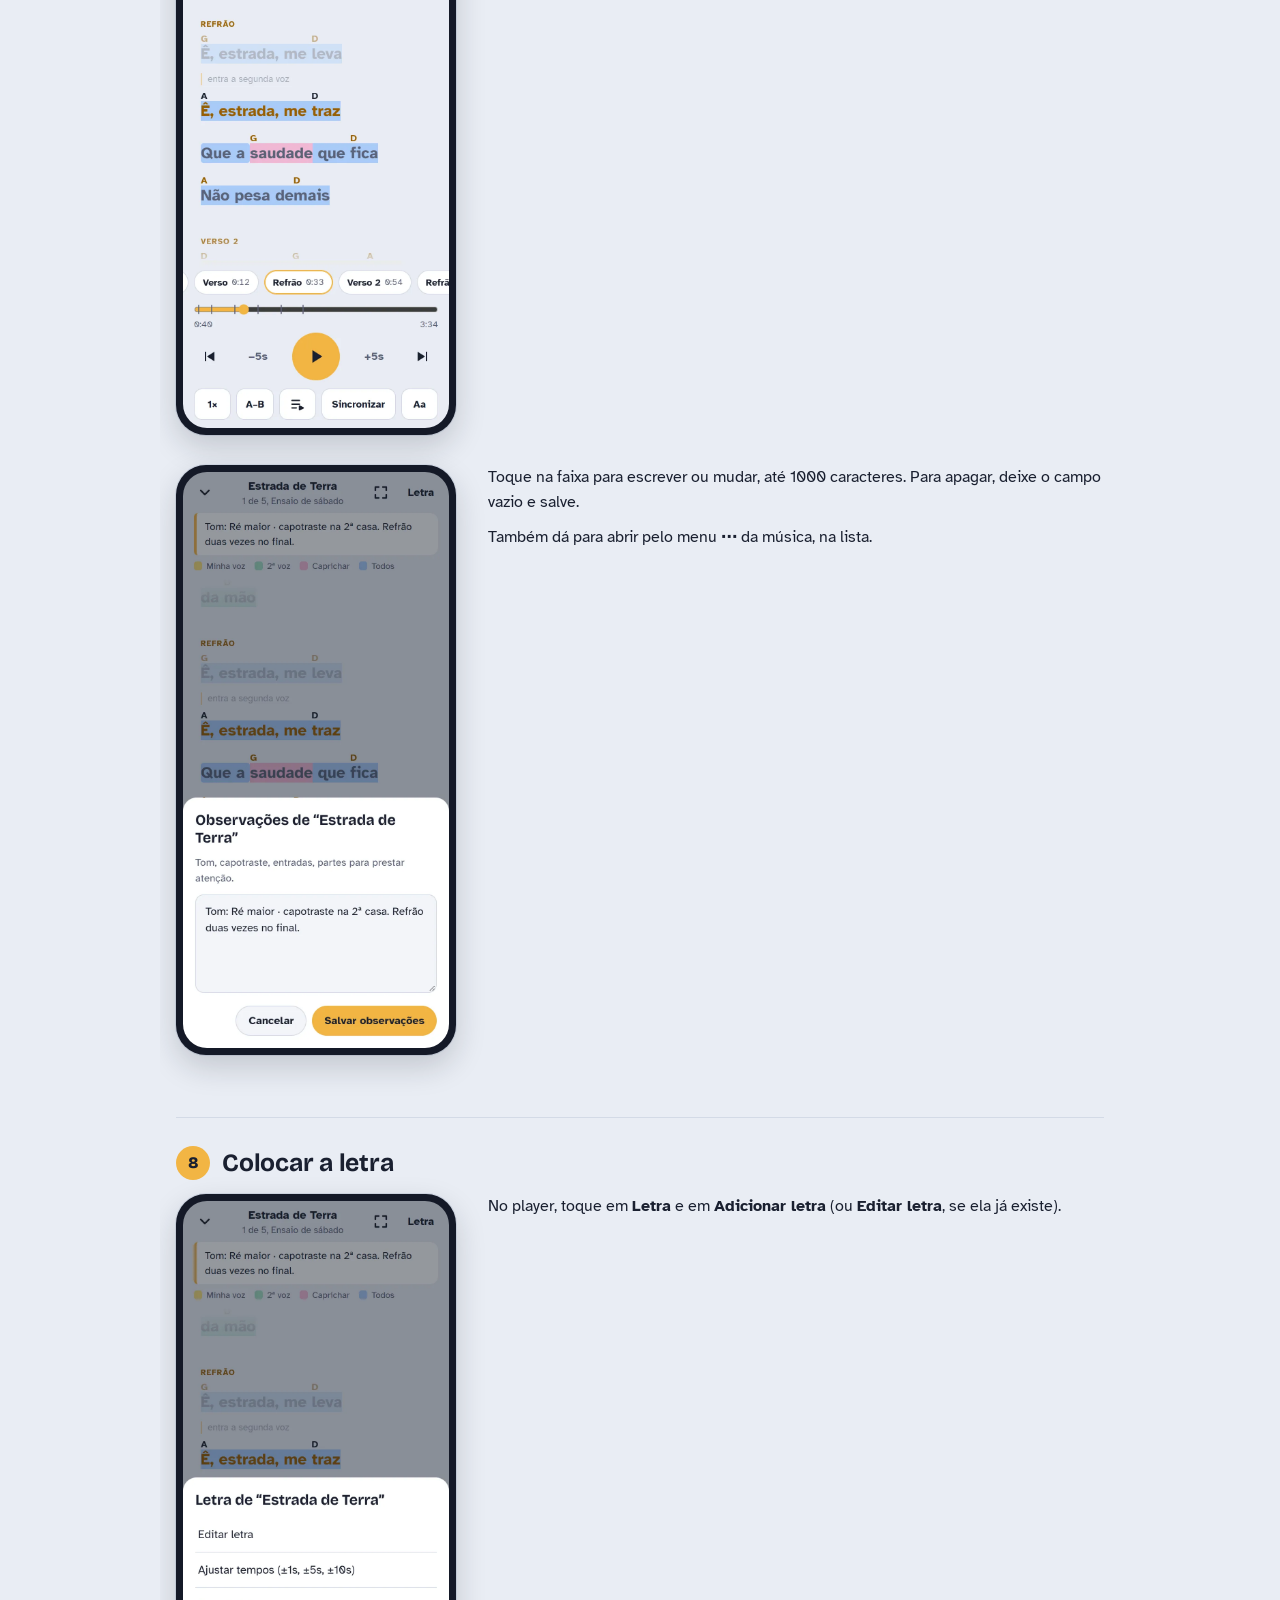
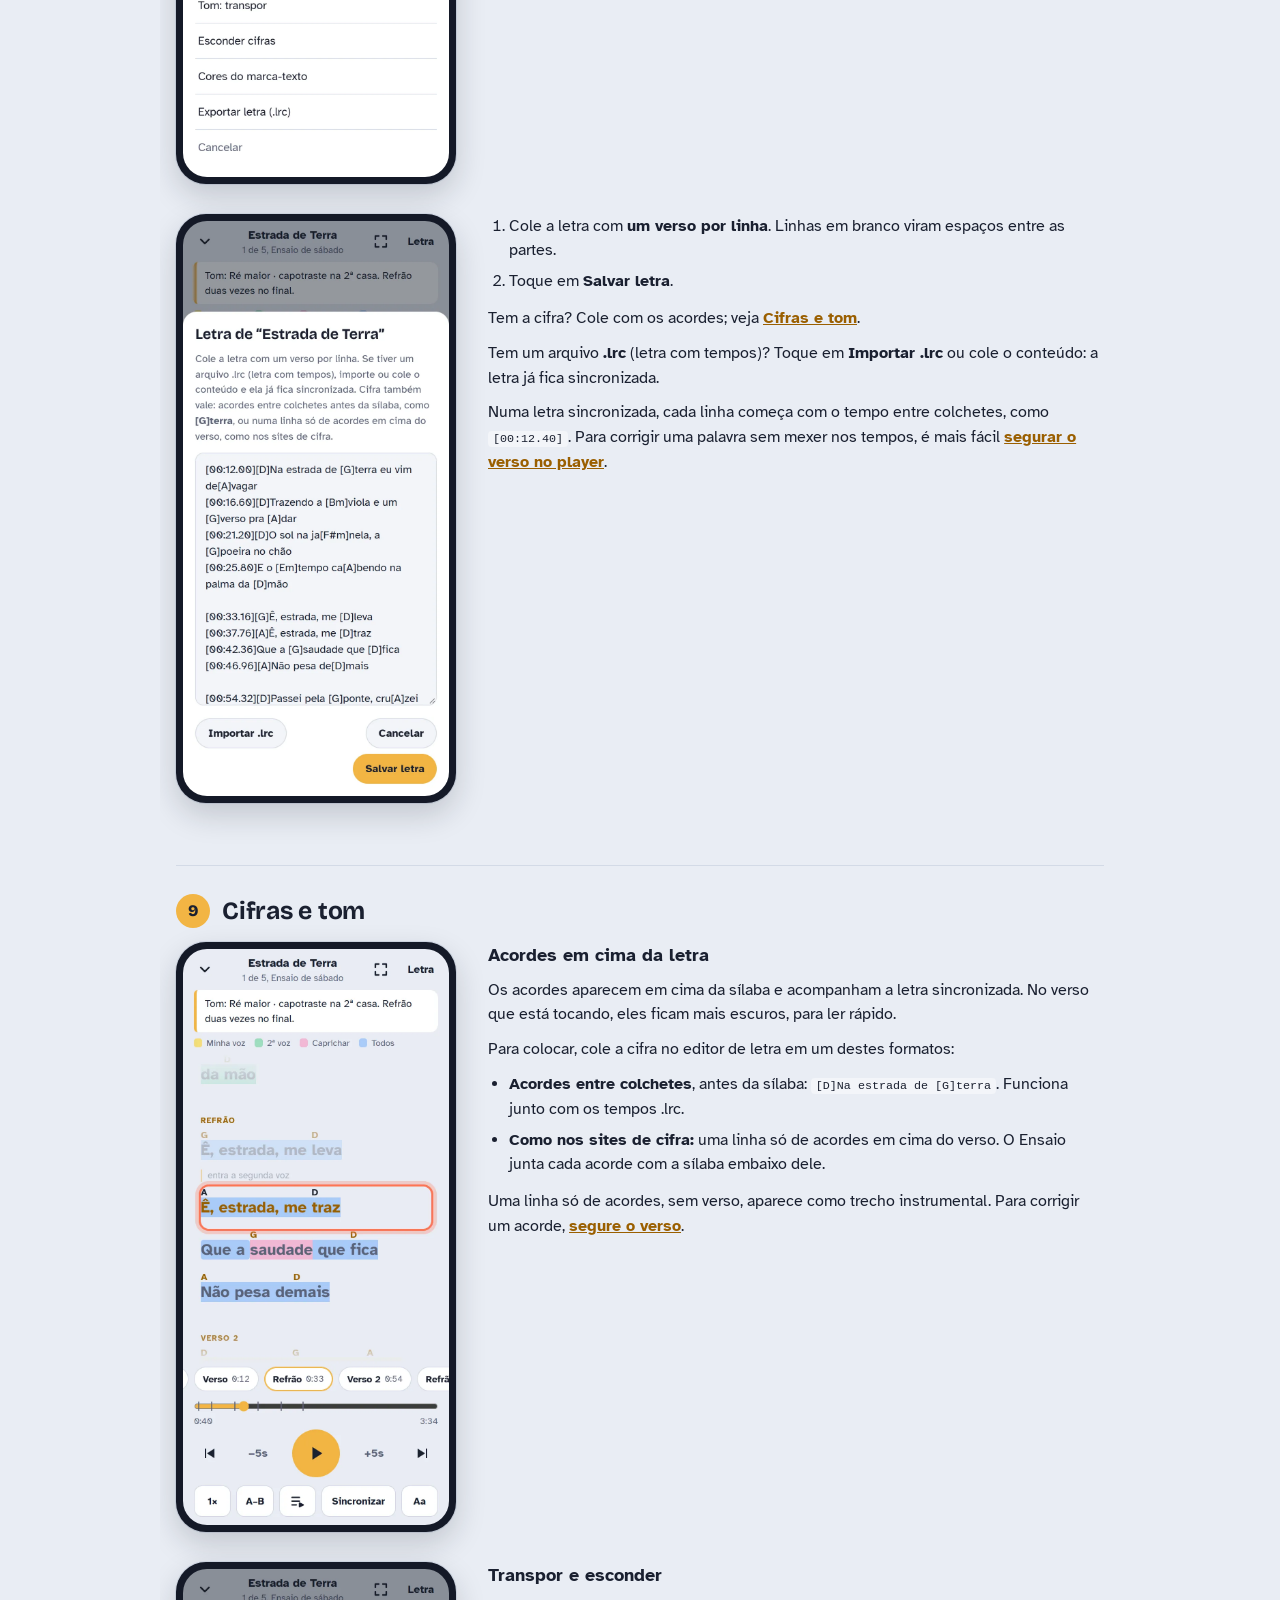
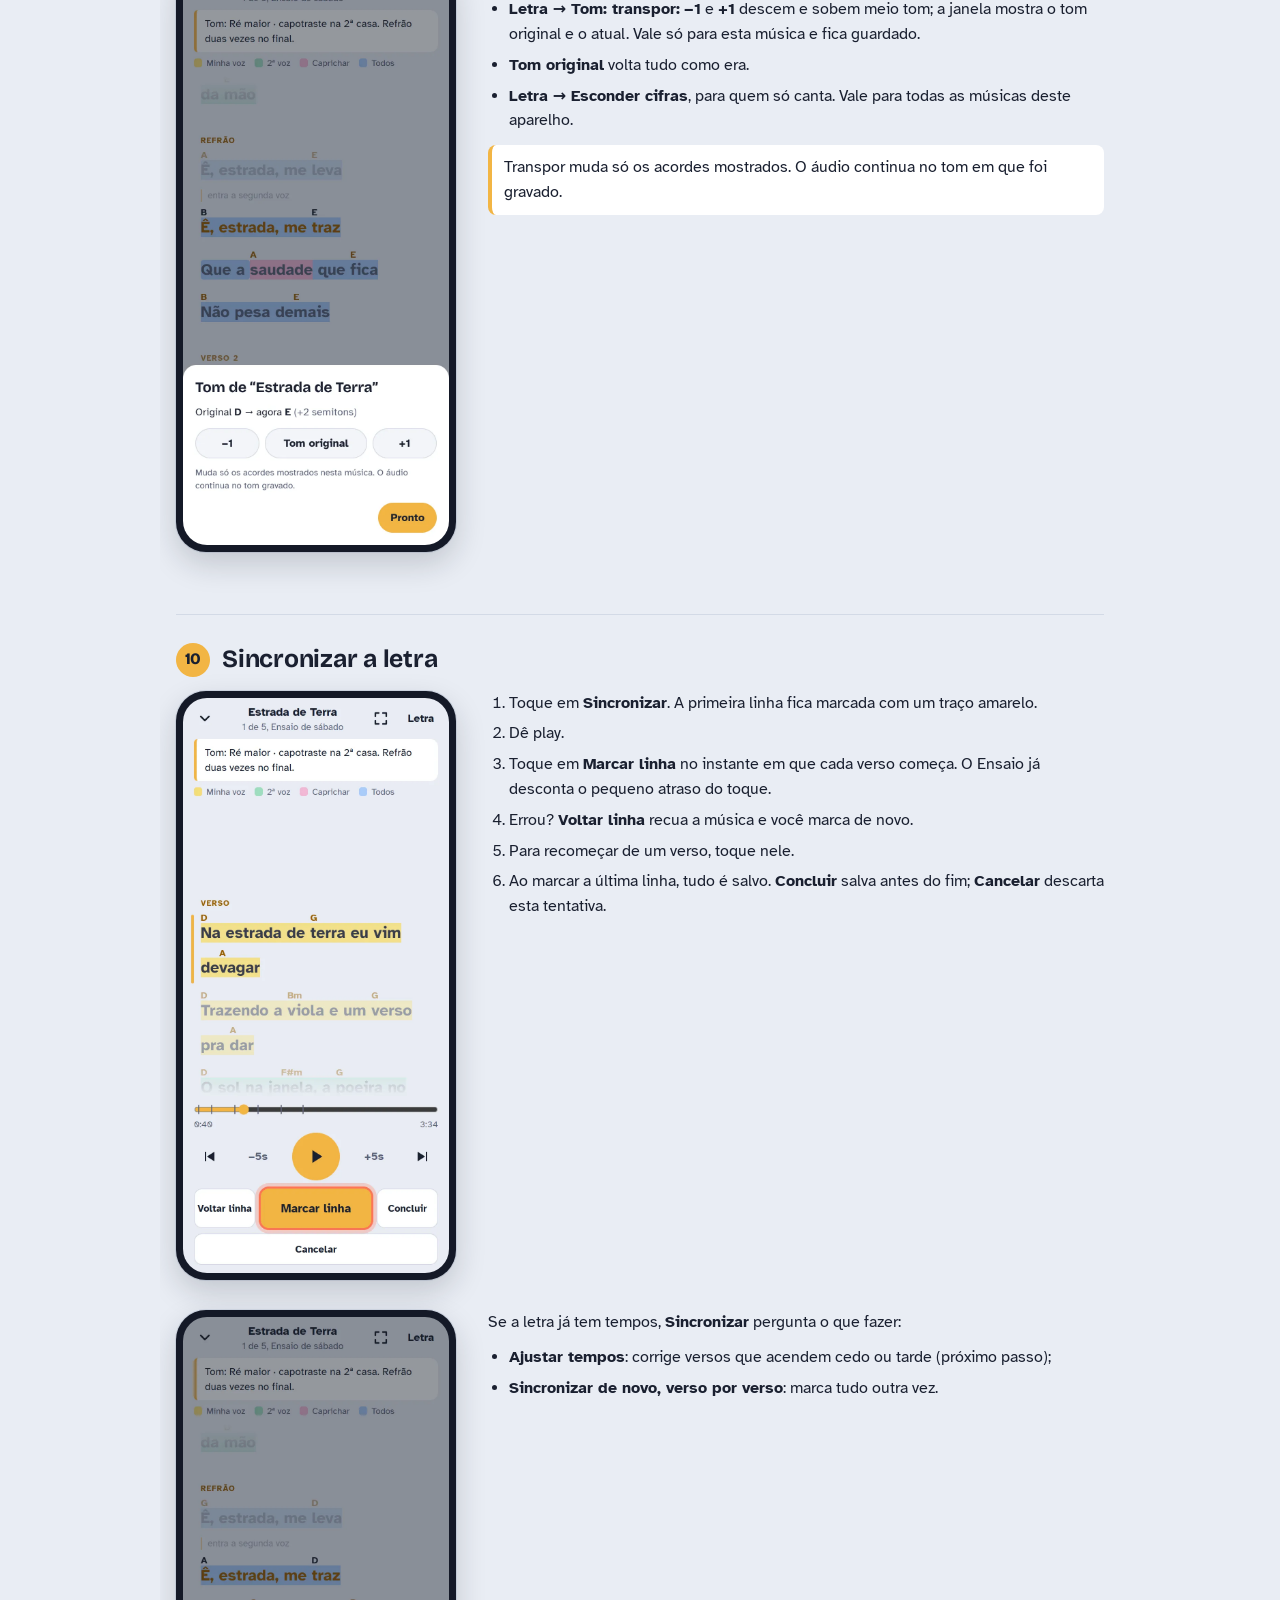
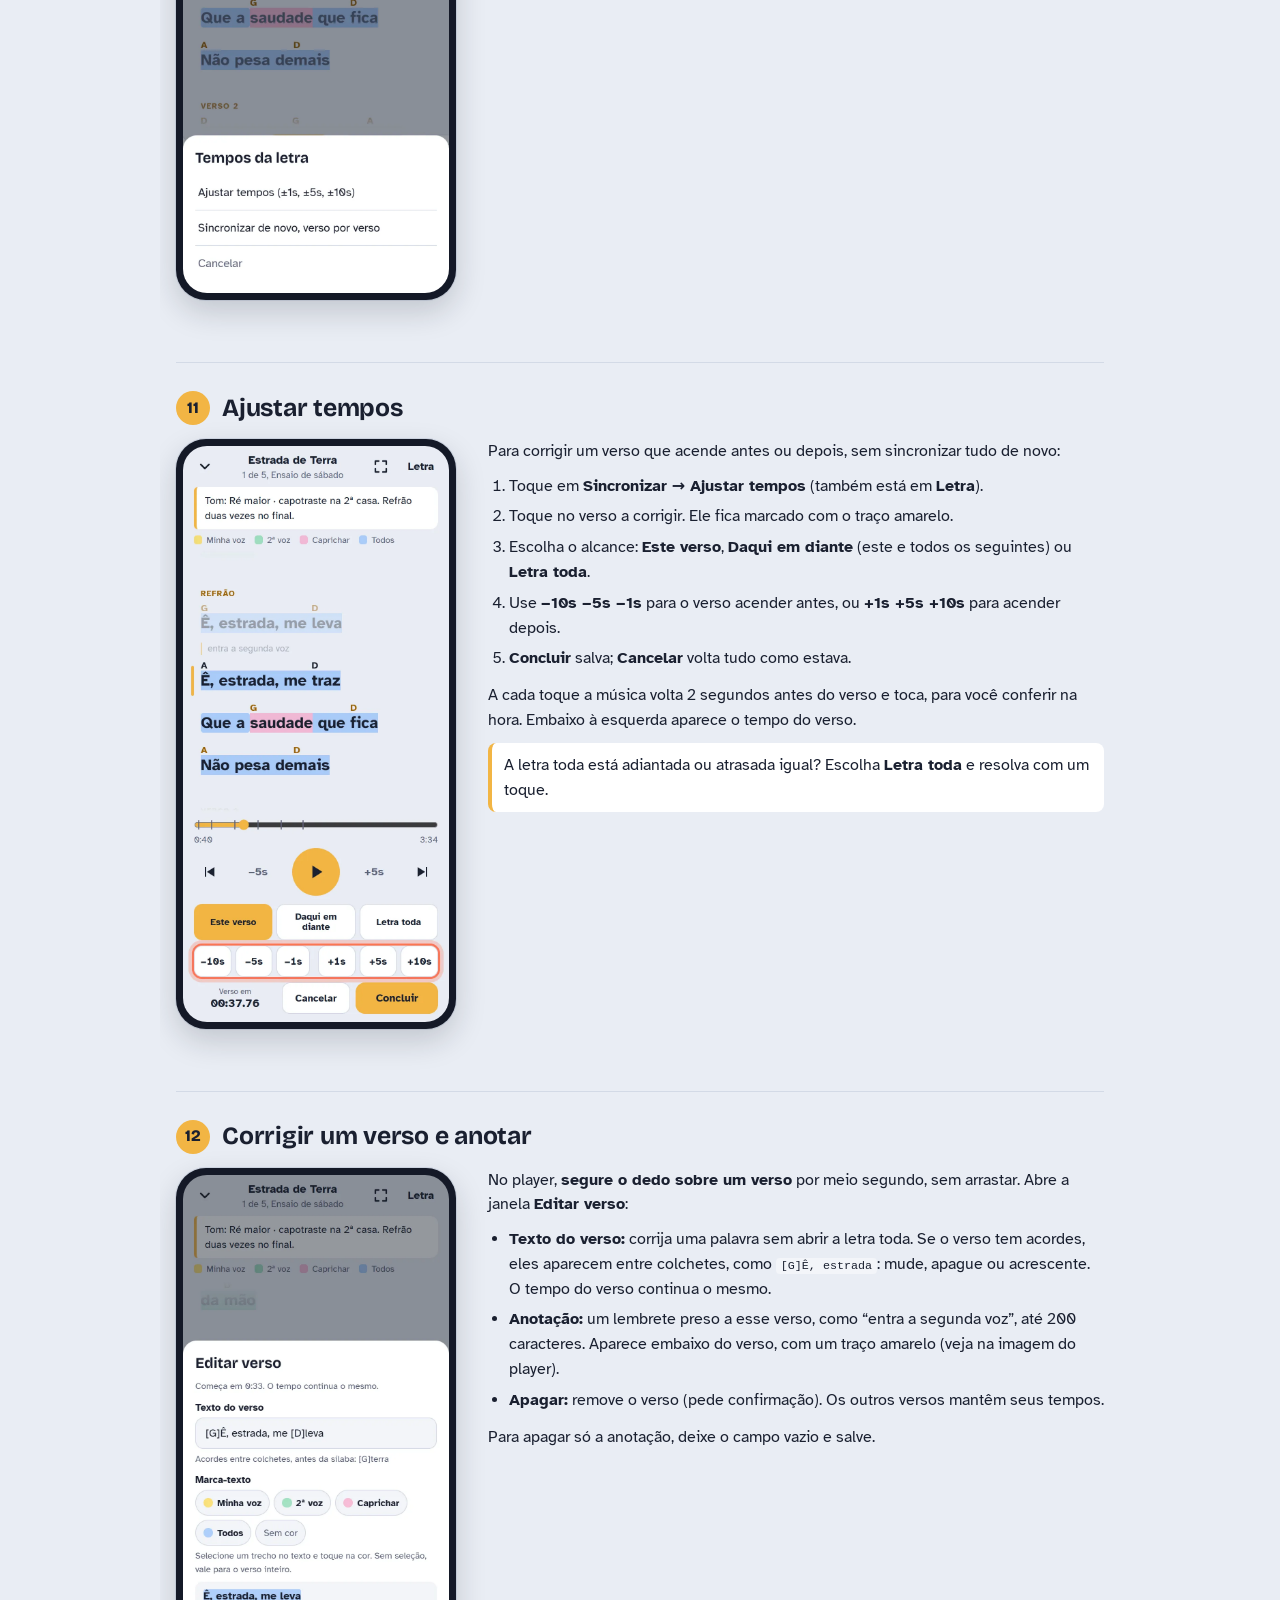
==== commit e506d0af: "add modo palco / pedal" ====
--- a/tutorial.html
+++ b/tutorial.html
@@ -50,6 +50,7 @@
     <li><a href="#verso">Corrigir um verso e anotar</a></li>
     <li><a href="#marca-texto">Marca-texto</a></li>
     <li><a href="#ferramentas">Ferramentas de ensaio</a></li>
+    <li><a href="#palco">Modo palco e pedal</a></li>
     <li><a href="#lrc">Exportar a letra (.lrc)</a></li>
     <li><a href="#tema">Tema claro ou escuro</a></li>
     <li><a href="#backup">Backup e troca de celular</a></li>
@@ -435,8 +436,47 @@
   </div>
 </section>
 
+<section class="tut-sec" id="palco">
+  <h2><span class="n">15</span>Modo palco e pedal</h2>
+  <p class="sec-lead">Para tocar ao vivo ou ensaiar de longe, com as mãos no instrumento.</p>
+  <div class="step">
+    <figure class="phone"><img src="img/tutorial/38-palco.webp" width="780" height="1688" loading="lazy" alt="Modo palco: letra grande em tela cheia, com o nome da música e a próxima no alto"></figure>
+    <div class="txt">
+      <h3>Modo palco</h3>
+      <p>No player, toque no <b>ícone de tela cheia</b>, ao lado de <b>Letra</b>. Fica só a letra, bem grande, com cifras e marca-texto, e no alto a posição na fila e <b>a próxima música</b>.</p>
+      <ul>
+        <li>A tela fica acesa mesmo com a música parada.</li>
+        <li>Tocar ou segurar um verso não pula a música nem abre a edição, para evitar toques sem querer.</li>
+        <li><b>Sair:</b> o <b>×</b> no alto ou o botão voltar do celular.</li>
+      </ul>
+    </div>
+  </div>
+  <div class="step">
+    <figure class="phone"><img src="img/tutorial/39-palco-controles.webp" width="780" height="1688" loading="lazy" alt="Modo palco com os controles abertos embaixo e as setas nas bordas"></figure>
+    <div class="txt">
+      <h3>Controles e troca de música</h3>
+      <p><b>Toque na letra</b> para mostrar os controles (partes, barra, tocar, ferramentas). Eles somem sozinhos depois de alguns segundos.</p>
+      <p><b>Toque nas bordas</b> da tela, à esquerda ou à direita, para ir à música anterior ou à próxima. A música fica <b>pronta, parada</b>, para a banda entrar junto: toque em ▶ quando for a hora.</p>
+      <p class="tip">Combine com <b>Ao terminar → Pausar ao fim da música</b> para o show não emendar uma música na outra sem querer.</p>
+    </div>
+  </div>
+  <div class="step">
+    <figure class="phone"><img src="img/tutorial/40-pedal.webp" width="780" height="1688" loading="lazy" alt="Janela Pedal e teclado com as três opções e a lista de atalhos"></figure>
+    <div class="txt">
+      <h3>Pedal de virar página</h3>
+      <p>Pedais Bluetooth de virar página funcionam como teclado: pareie com o celular e eles já controlam o Ensaio. Em <b>Ajuda → Pedal e teclado → Configurar o pedal</b>, escolha o que os dois botões fazem:</p>
+      <ul>
+        <li><b>Partes</b> (padrão): próxima parte e volta ao começo da parte (dois toques: parte anterior).</li>
+        <li><b>Tocar:</b> tocar/pausar e voltar ao começo da parte.</li>
+        <li><b>Músicas:</b> próxima música e anterior.</li>
+      </ul>
+      <p>No computador ou com teclado: <b>Espaço</b> toca e pausa, <b>← →</b> voltam e avançam 5 s, <b>L</b> repete a parte atual, <b>F</b> abre o modo palco e <b>?</b> mostra todos os atalhos.</p>
+    </div>
+  </div>
+</section>
+
 <section class="tut-sec" id="lrc">
-  <h2><span class="n">15</span>Exportar a letra (.lrc)</h2>
+  <h2><span class="n">16</span>Exportar a letra (.lrc)</h2>
   <div class="step">
     <figure class="phone"><img src="img/tutorial/23-exportar-lrc.webp" width="780" height="1688" loading="lazy" alt="Janela Exportar letra com o conteúdo do arquivo .lrc"></figure>
     <div class="txt">
@@ -452,7 +492,7 @@
 </section>
 
 <section class="tut-sec" id="tema">
-  <h2><span class="n">16</span>Tema claro ou escuro</h2>
+  <h2><span class="n">17</span>Tema claro ou escuro</h2>
   <div class="step">
     <figure class="phone"><img src="img/tutorial/25-tema.webp" width="780" height="1688" loading="lazy" alt="Menu Tema com Automático, Claro e Escuro"></figure>
     <div class="txt">
@@ -473,7 +513,7 @@
 </section>
 
 <section class="tut-sec" id="backup">
-  <h2><span class="n">17</span>Backup e troca de celular</h2>
+  <h2><span class="n">18</span>Backup e troca de celular</h2>
   <p class="sec-lead">Tudo fica só no navegador deste celular. <b>Limpar os dados do navegador apaga tudo</b>, então faça um backup de vez em quando.</p>
   <div class="step">
     <figure class="phone"><img src="img/tutorial/26-exportar-dados.webp" width="780" height="1688" loading="lazy" alt="Janela Exportar dados com o resumo do arquivo"></figure>
@@ -506,7 +546,7 @@
 </section>
 
 <section class="tut-sec" id="instalar">
-  <h2><span class="n">18</span>Instalar e atualizar</h2>
+  <h2><span class="n">19</span>Instalar e atualizar</h2>
   <div class="step">
     <figure class="phone"><img src="img/tutorial/29-instalar.webp" width="780" height="1688" loading="lazy" alt="Ajuda com a seção Instalar no celular e o botão Instalar o app"></figure>
     <div class="txt">
@@ -529,7 +569,7 @@
 </section>
 
 <section class="tut-sec" id="roteiro">
-  <h2><span class="n">19</span>Roteiro de um ensaio</h2>
+  <h2><span class="n">20</span>Roteiro de um ensaio</h2>
   <div class="cards">
     <div class="card">
       <h3>Antes</h3>
@@ -537,7 +577,7 @@
         <li>Adicione os áudios e cole as letras.</li>
         <li>Sincronize as músicas novas, cole as cifras e anote tom e capotraste nas observações.</li>
         <li>Marque as partes (Intro, Verso, Refrão…).</li>
-        <li>Monte a playlist na ordem do ensaio.</li>
+        <li>Monte a playlist na ordem do ensaio e confira a duração total do repertório.</li>
         <li>Faça um <b>Exportar dados</b> para garantir.</li>
       </ul>
     </div>
@@ -553,7 +593,8 @@
     <div class="card">
       <h3>No ensaio</h3>
       <ul>
-        <li>Tema escuro e letra grande (<b>Aa</b>) para ler de longe.</li>
+        <li><b>Modo palco</b> e tema escuro para ler de longe; troque de música nas bordas da tela.</li>
+        <li>Pedal de virar página: próxima parte sem tirar a mão do instrumento.</li>
         <li><b>Pausar ao fim da música</b> para conversar entre uma e outra.</li>
         <li>“Do refrão!”: toque na parte, ou num verso, para ir direto.</li>
         <li>Mudou o tom? <b>Tom: transpor</b> e a cifra acompanha.</li>
--- a/css/styles.css
+++ b/css/styles.css
@@ -166,6 +166,39 @@
 .seek-wrap{position:relative;height:28px;display:flex;align-items:center}
 .seek-wrap input{width:100%;margin:0;accent-color:var(--btn);height:28px}
 .mk{position:absolute;top:2px;width:3px;height:24px;border-radius:2px;background:var(--hl);pointer-events:none;transform:translateX(-1px)}
+/* Modo palco */
+.stage-top{display:flex;align-items:center;gap:8px;padding:8px 8px 4px 20px}
+.st-t{flex:1;min-width:0}
+#stTitle{display:block;font-family:'Bricolage Grotesque','Atkinson Hyperlegible',system-ui,sans-serif;font-weight:800;font-size:1.3rem;line-height:1.2;white-space:nowrap;overflow:hidden;text-overflow:ellipsis}
+#stNext{display:block;font-size:.88rem;color:var(--muted);white-space:nowrap;overflow:hidden;text-overflow:ellipsis}
+#stNext b{color:var(--text)}
+.player.stage .p-inner{max-width:none;position:relative}
+.player.stage .p-top{display:none}
+.player.stage .lyrics{padding:0 max(14%,56px)}
+.player.stage .lyrics[data-size="s"]{--ls:1.75rem}
+.player.stage .lyrics[data-size="m"]{--ls:2.2rem}
+.player.stage .lyrics[data-size="l"]{--ls:2.75rem}
+.player.stage .lhint,.player.stage .notes.empty-n{display:none}
+.player.stage .notes{max-height:2.95em;margin-bottom:4px}
+.player.stage .p-bottom{position:absolute;left:0;right:0;bottom:0;z-index:4;background:var(--bg);box-shadow:0 -10px 28px rgba(10,14,24,.16);
+  transform:translateY(105%);transition:transform .25s ease;max-width:640px;margin:0 auto;border-radius:18px 18px 0 0;padding-bottom:calc(12px + env(safe-area-inset-bottom,0px))}
+.player.stage.show-ctl .p-bottom{transform:none}
+.st-edge{display:none}
+.player.stage .st-edge{display:flex;align-items:center;position:absolute;top:72px;bottom:0;width:13%;min-width:52px;z-index:3;background:none;border:0;padding:0 6px;color:var(--muted);opacity:.4}
+.player.stage .st-edge.prev{left:0;justify-content:flex-start}
+.player.stage .st-edge.next{right:0;justify-content:flex-end}
+.player.stage .st-edge svg{width:28px;height:28px}
+.player.stage .st-edge:active{opacity:.9;background:linear-gradient(90deg,var(--surface2),transparent)}
+.player.stage .st-edge.next:active{background:linear-gradient(270deg,var(--surface2),transparent)}
+@media (prefers-reduced-motion: reduce){ .player.stage .p-bottom{transition:none} }
+.pedal-opt{display:flex;flex-direction:column;align-items:flex-start;gap:3px;text-align:left}
+.pedal-opt span{font-size:.84rem;color:var(--muted);line-height:1.4}
+.pedal-opt.on b{color:var(--hl)}
+.kb-h{font-size:1rem;margin:16px 0 6px}
+.kb{display:grid;grid-template-columns:auto 1fr;gap:6px 14px;margin:0 0 12px;font-size:.9rem}
+.kb dt{font-weight:700;white-space:nowrap}
+.kb dd{margin:0;color:var(--muted)}
+.pl-dur{color:var(--muted);font-size:.88rem;margin:0 6px 6px}
 .parts{display:flex;gap:8px;overflow-x:auto;padding:2px 0 8px;margin:0 -16px;padding-left:16px;padding-right:16px;scrollbar-width:none;scroll-snap-type:x proximity;scroll-padding:0 16px}
 .parts::-webkit-scrollbar{display:none}
 .part-chip{flex:none;display:inline-flex;align-items:center;gap:6px;background:var(--surface);border:1px solid var(--line);border-radius:999px;padding:5px 12px;font-size:.86rem;font-weight:700;min-height:36px;scroll-snap-align:start;-webkit-user-select:none;user-select:none;-webkit-touch-callout:none;touch-action:pan-x}
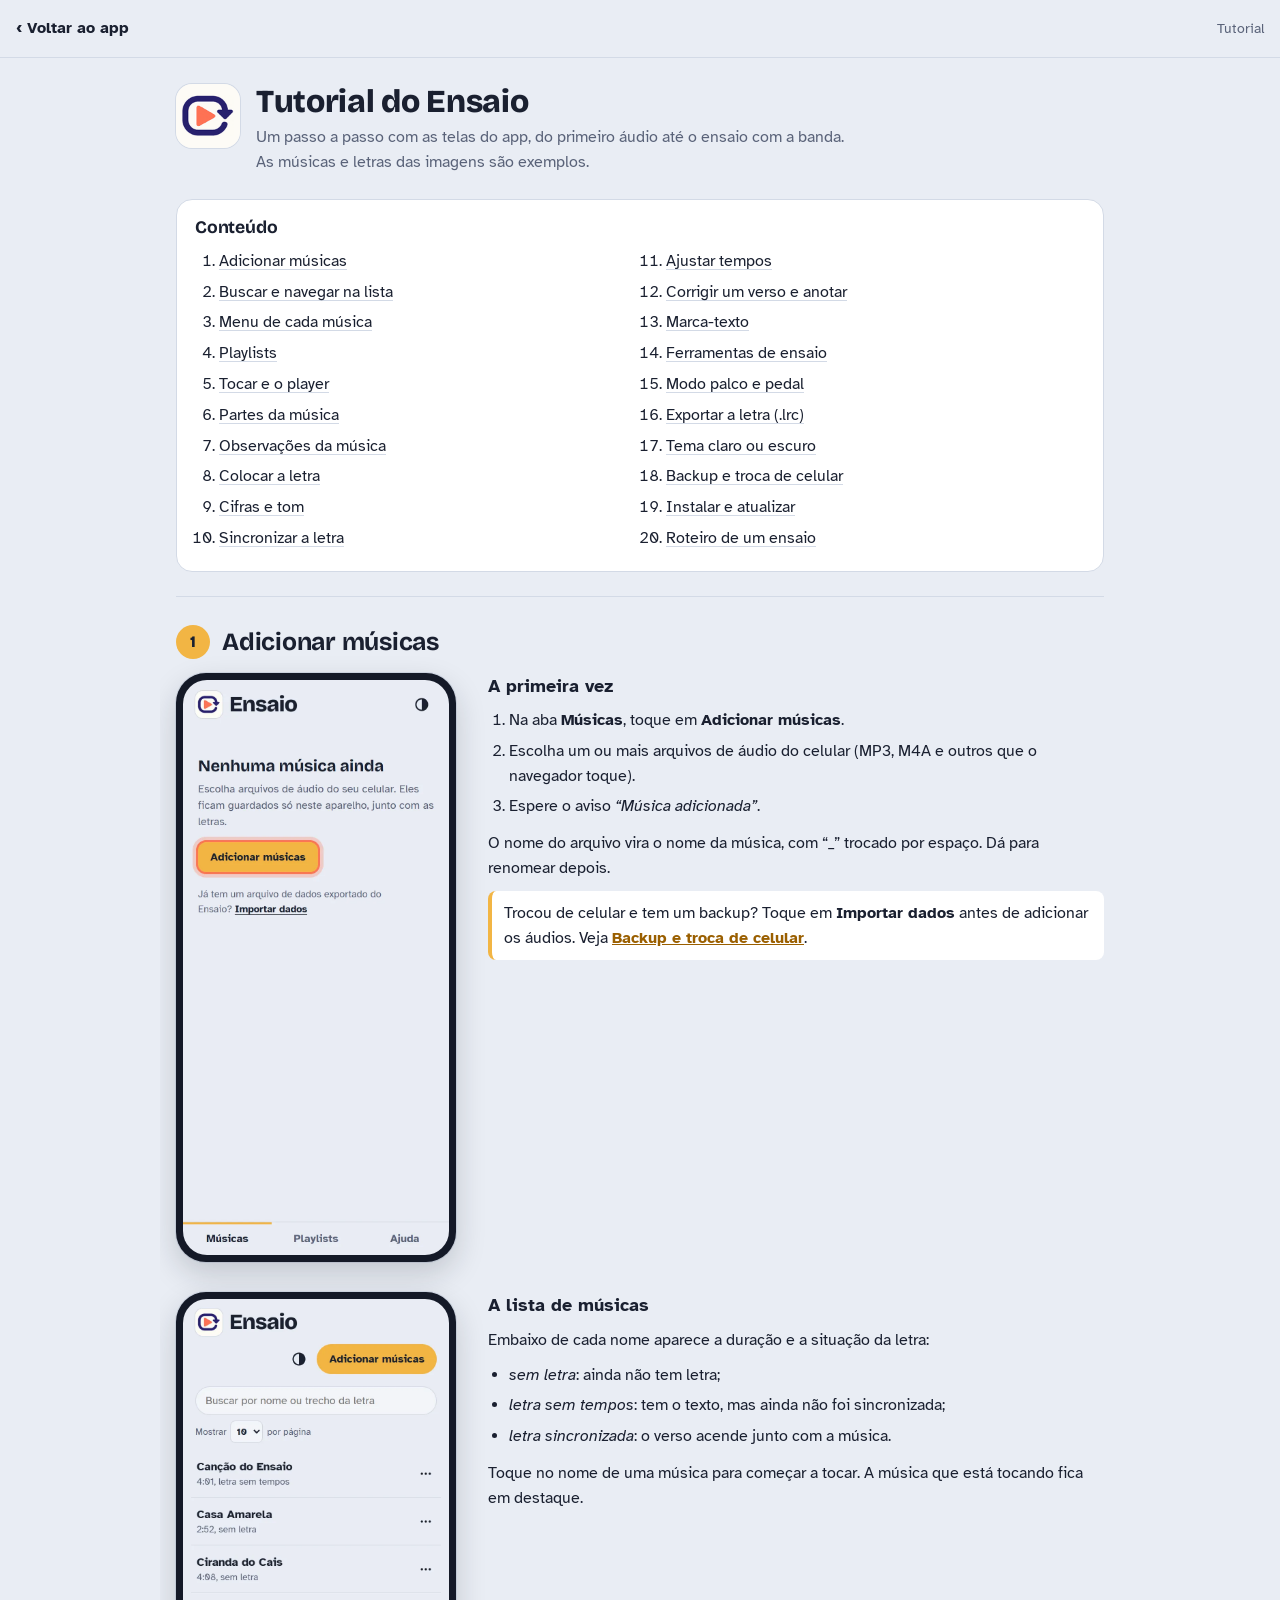
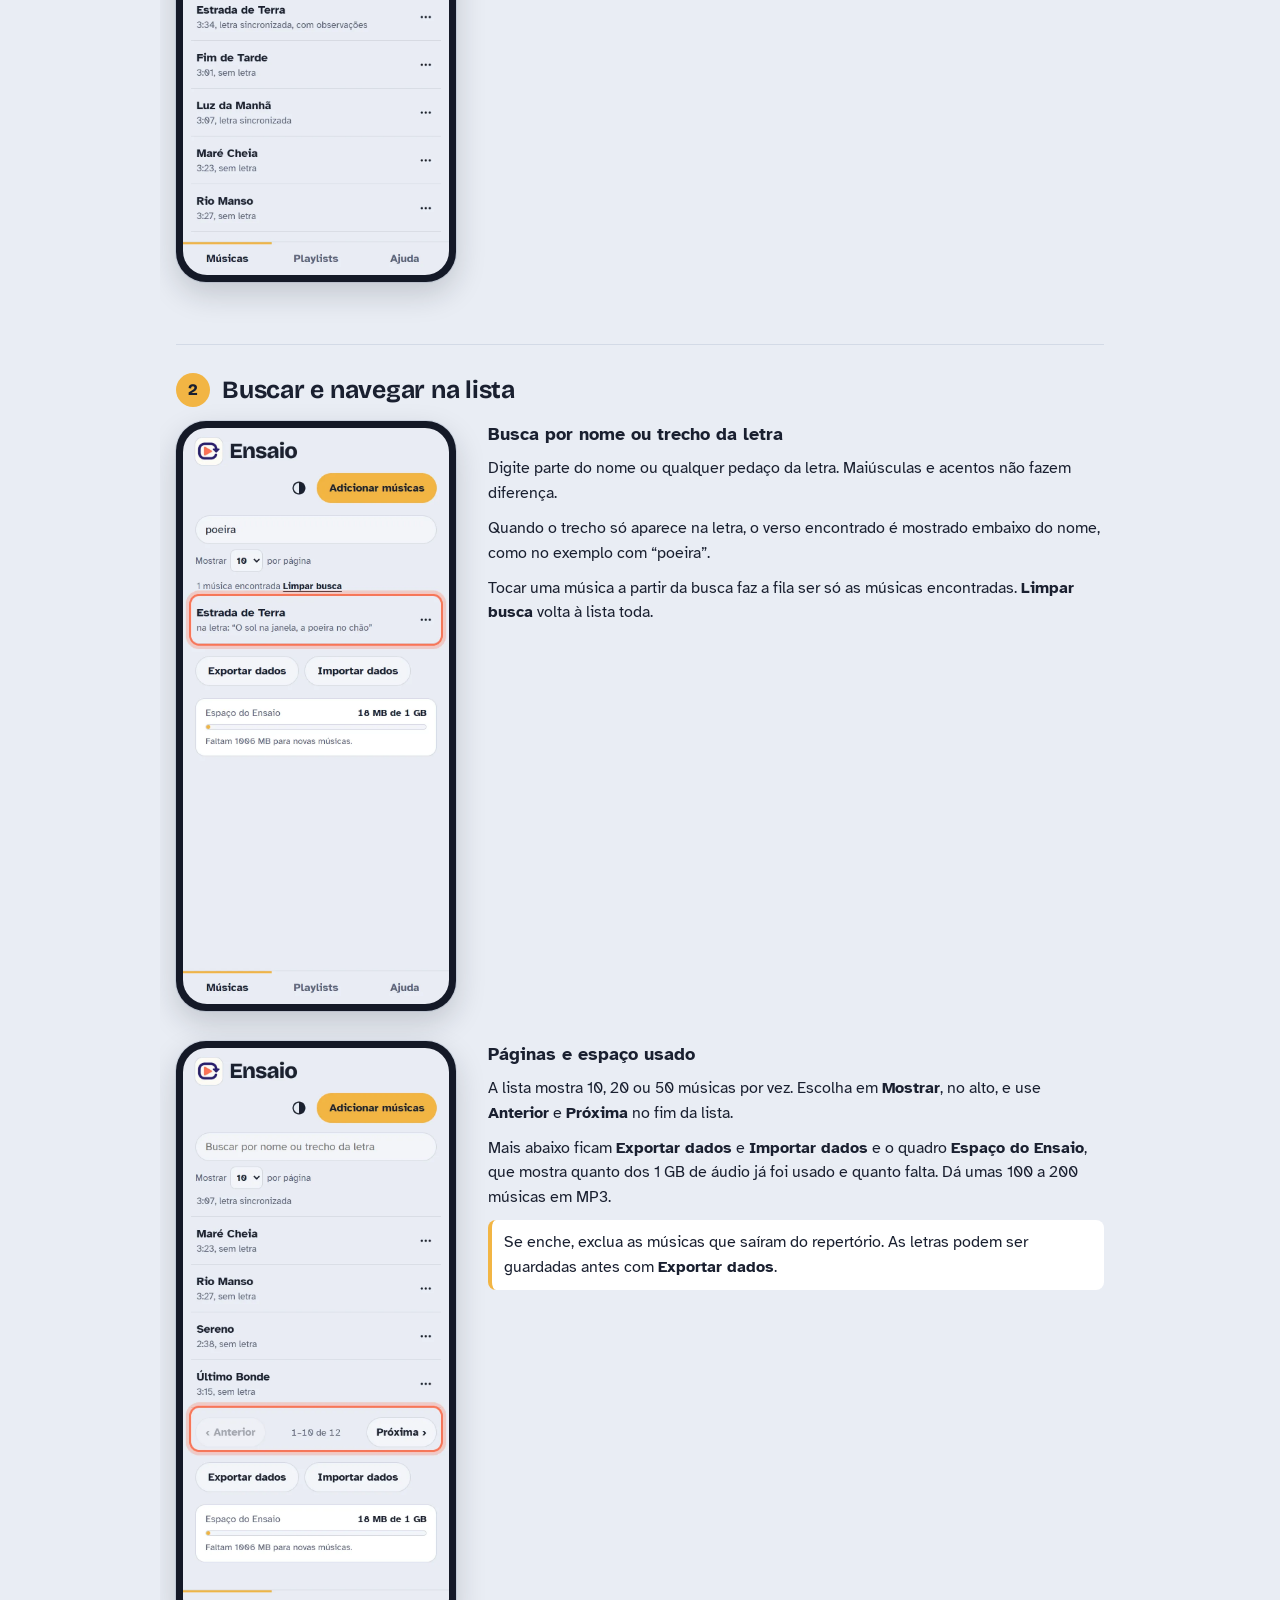
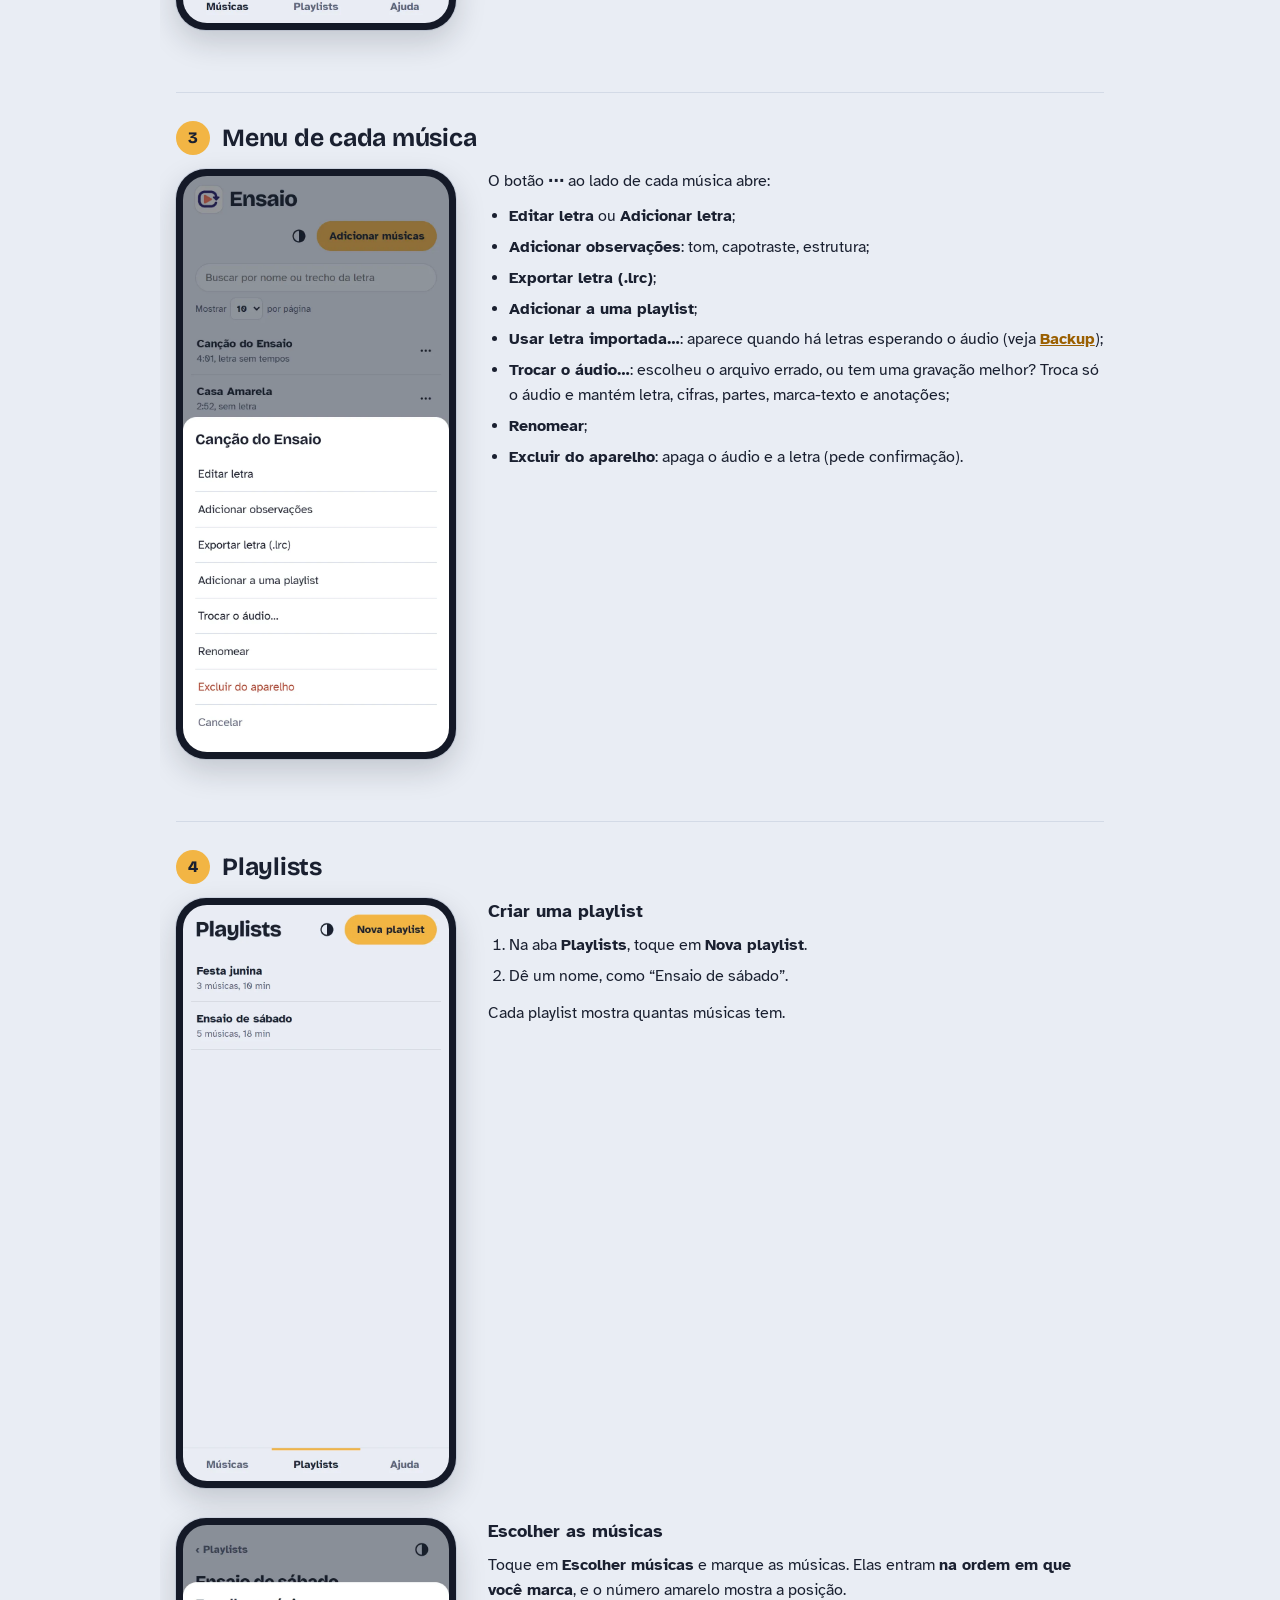
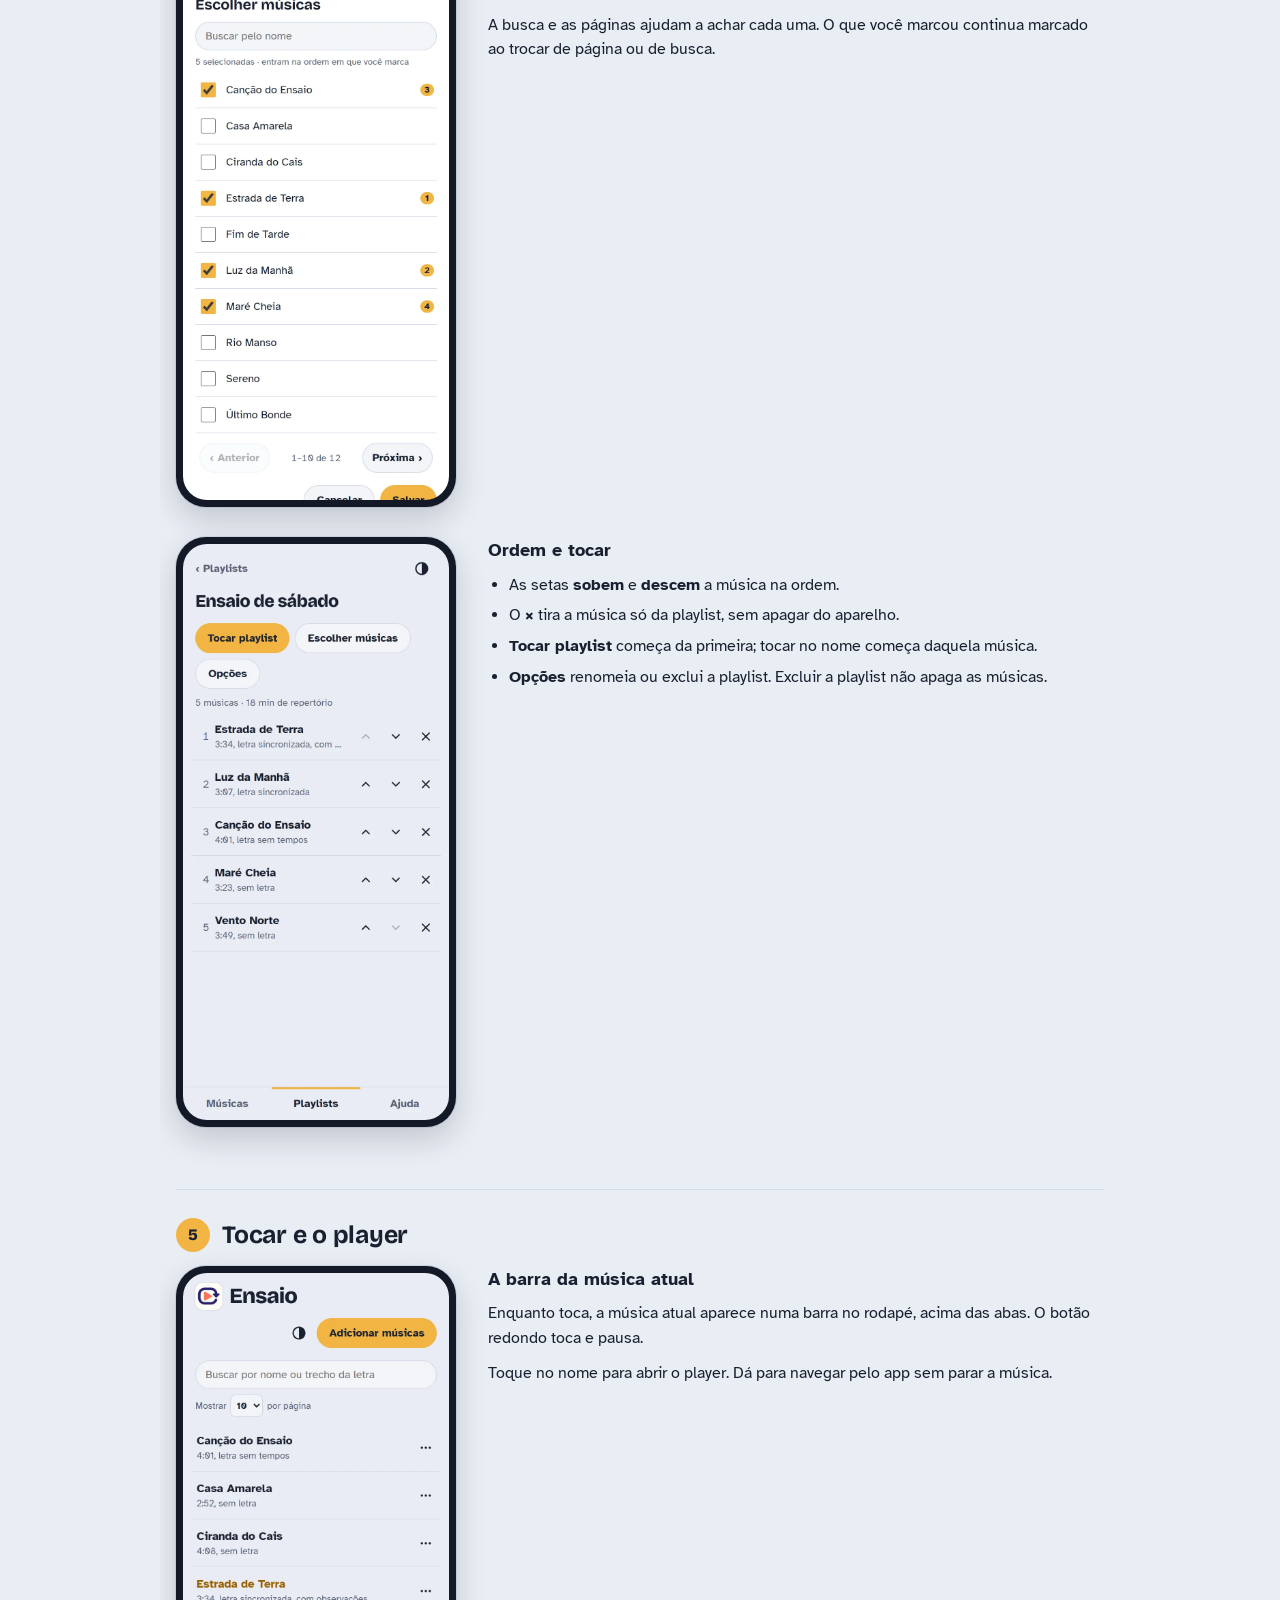
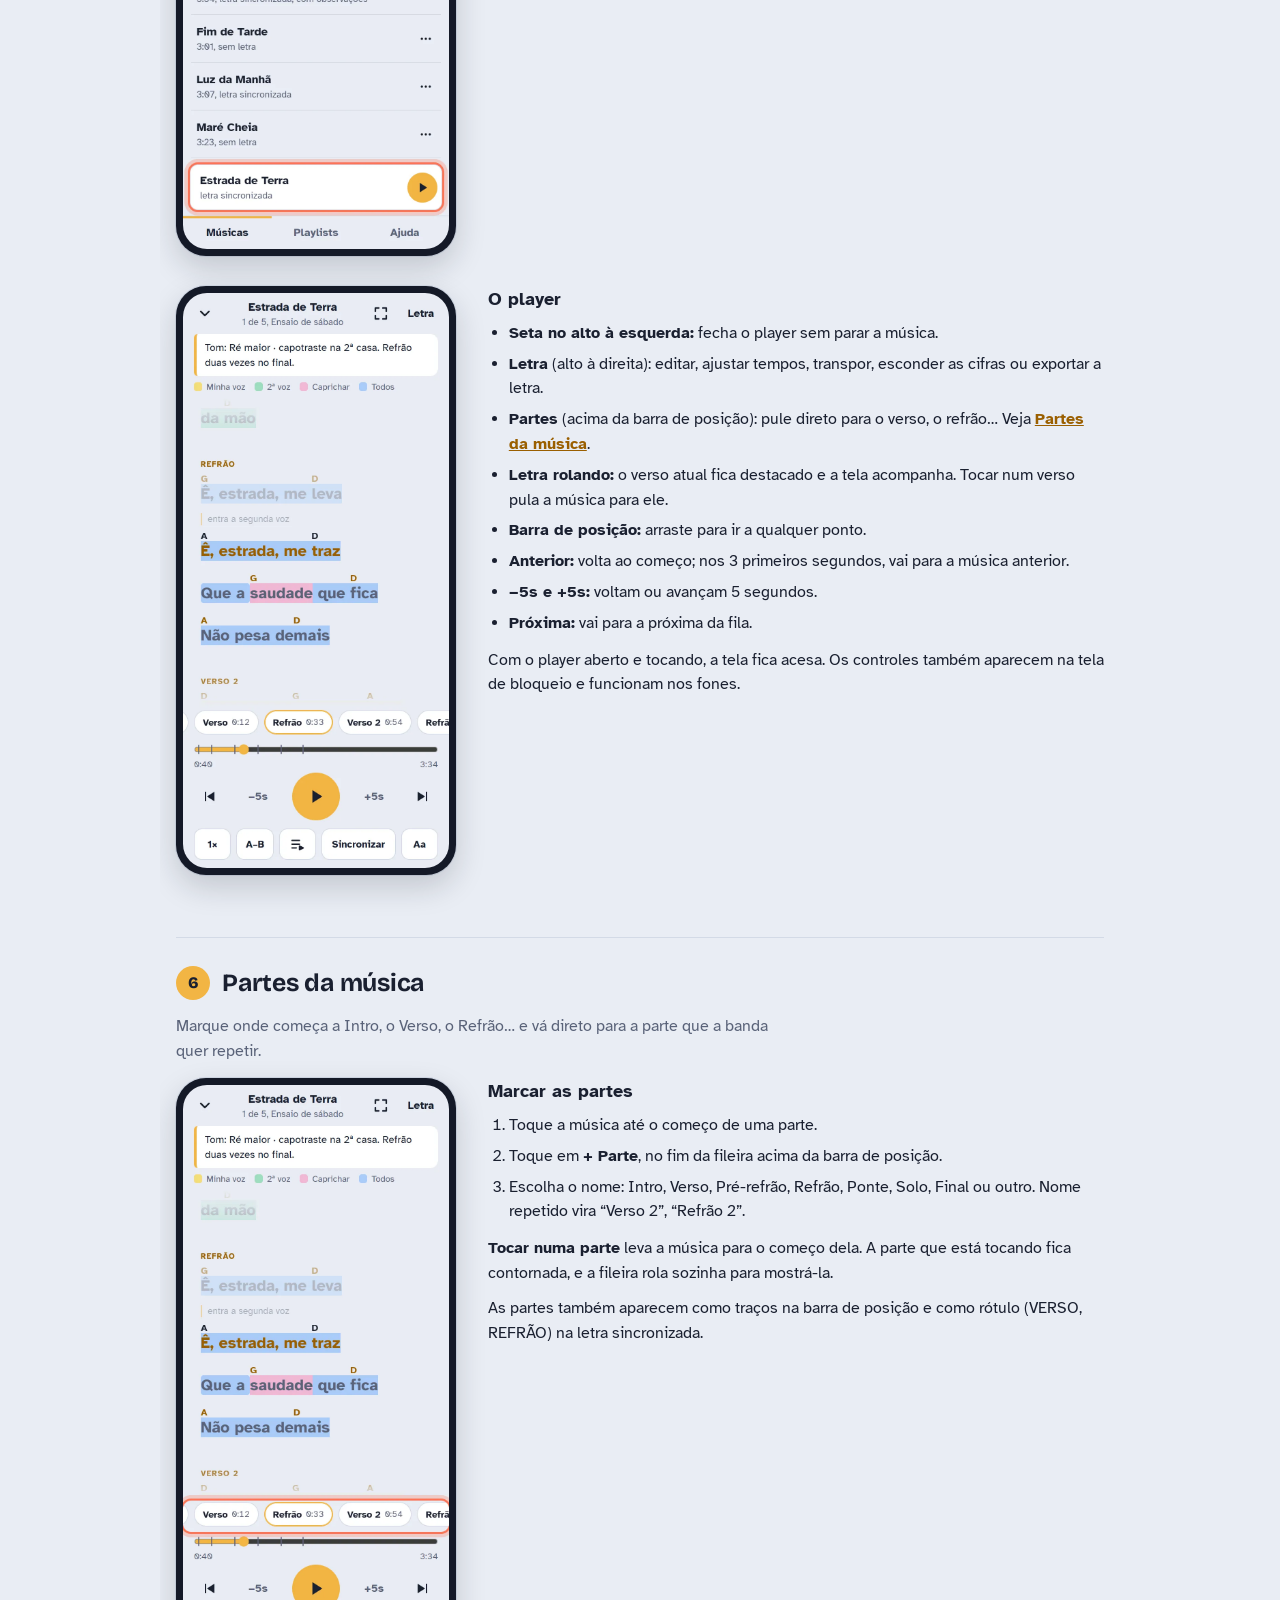
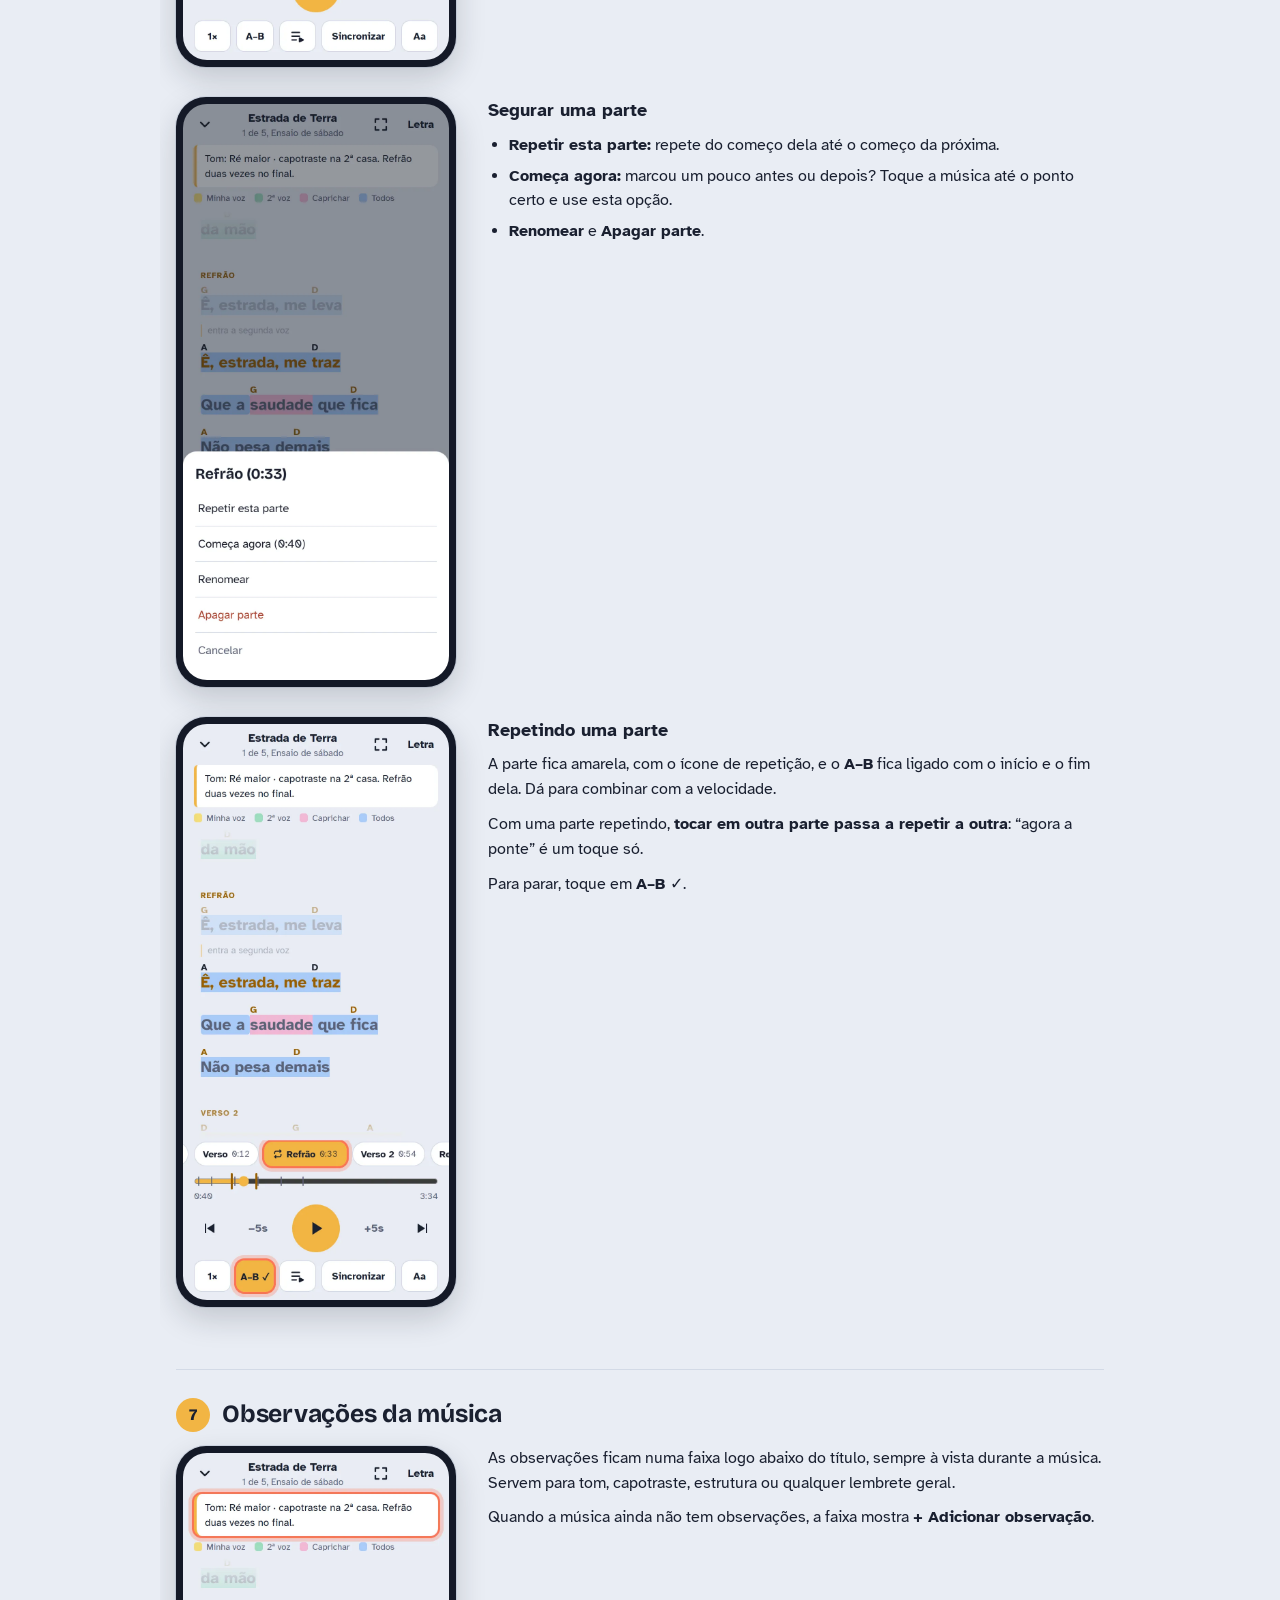
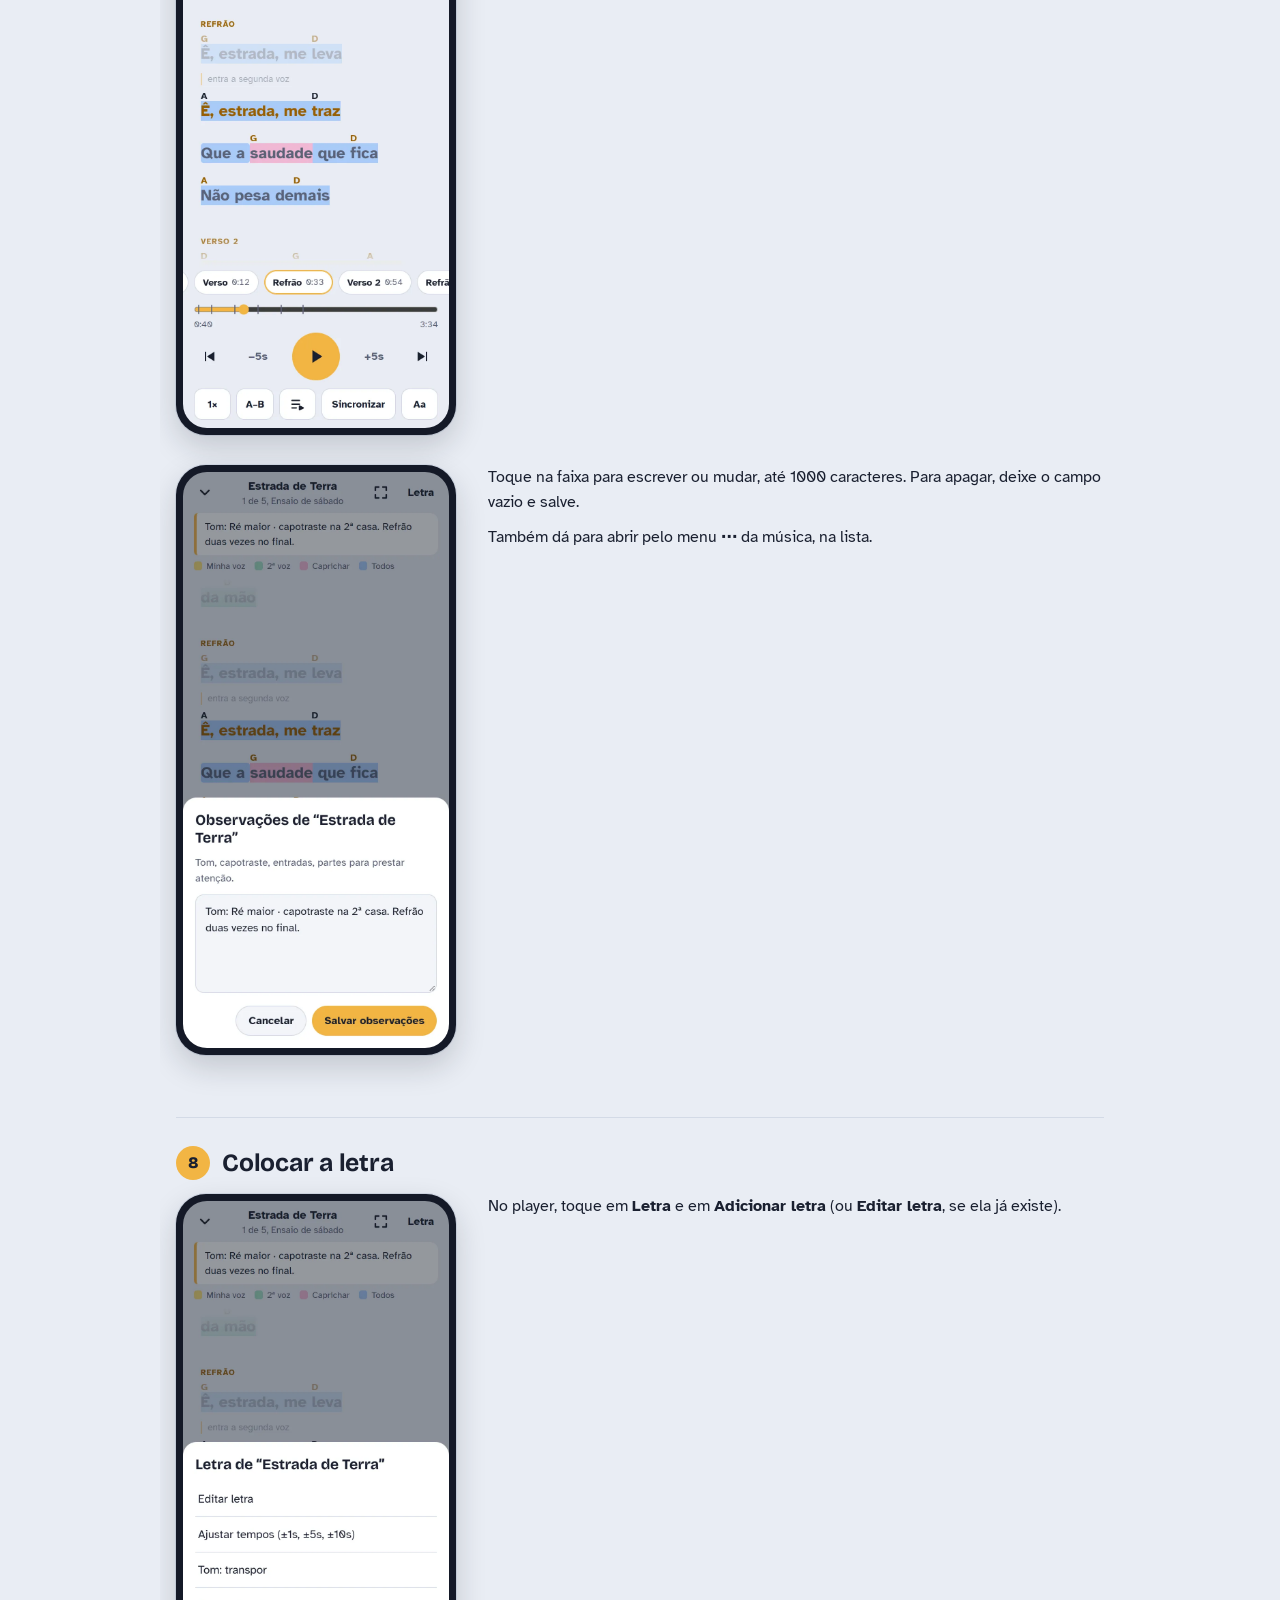
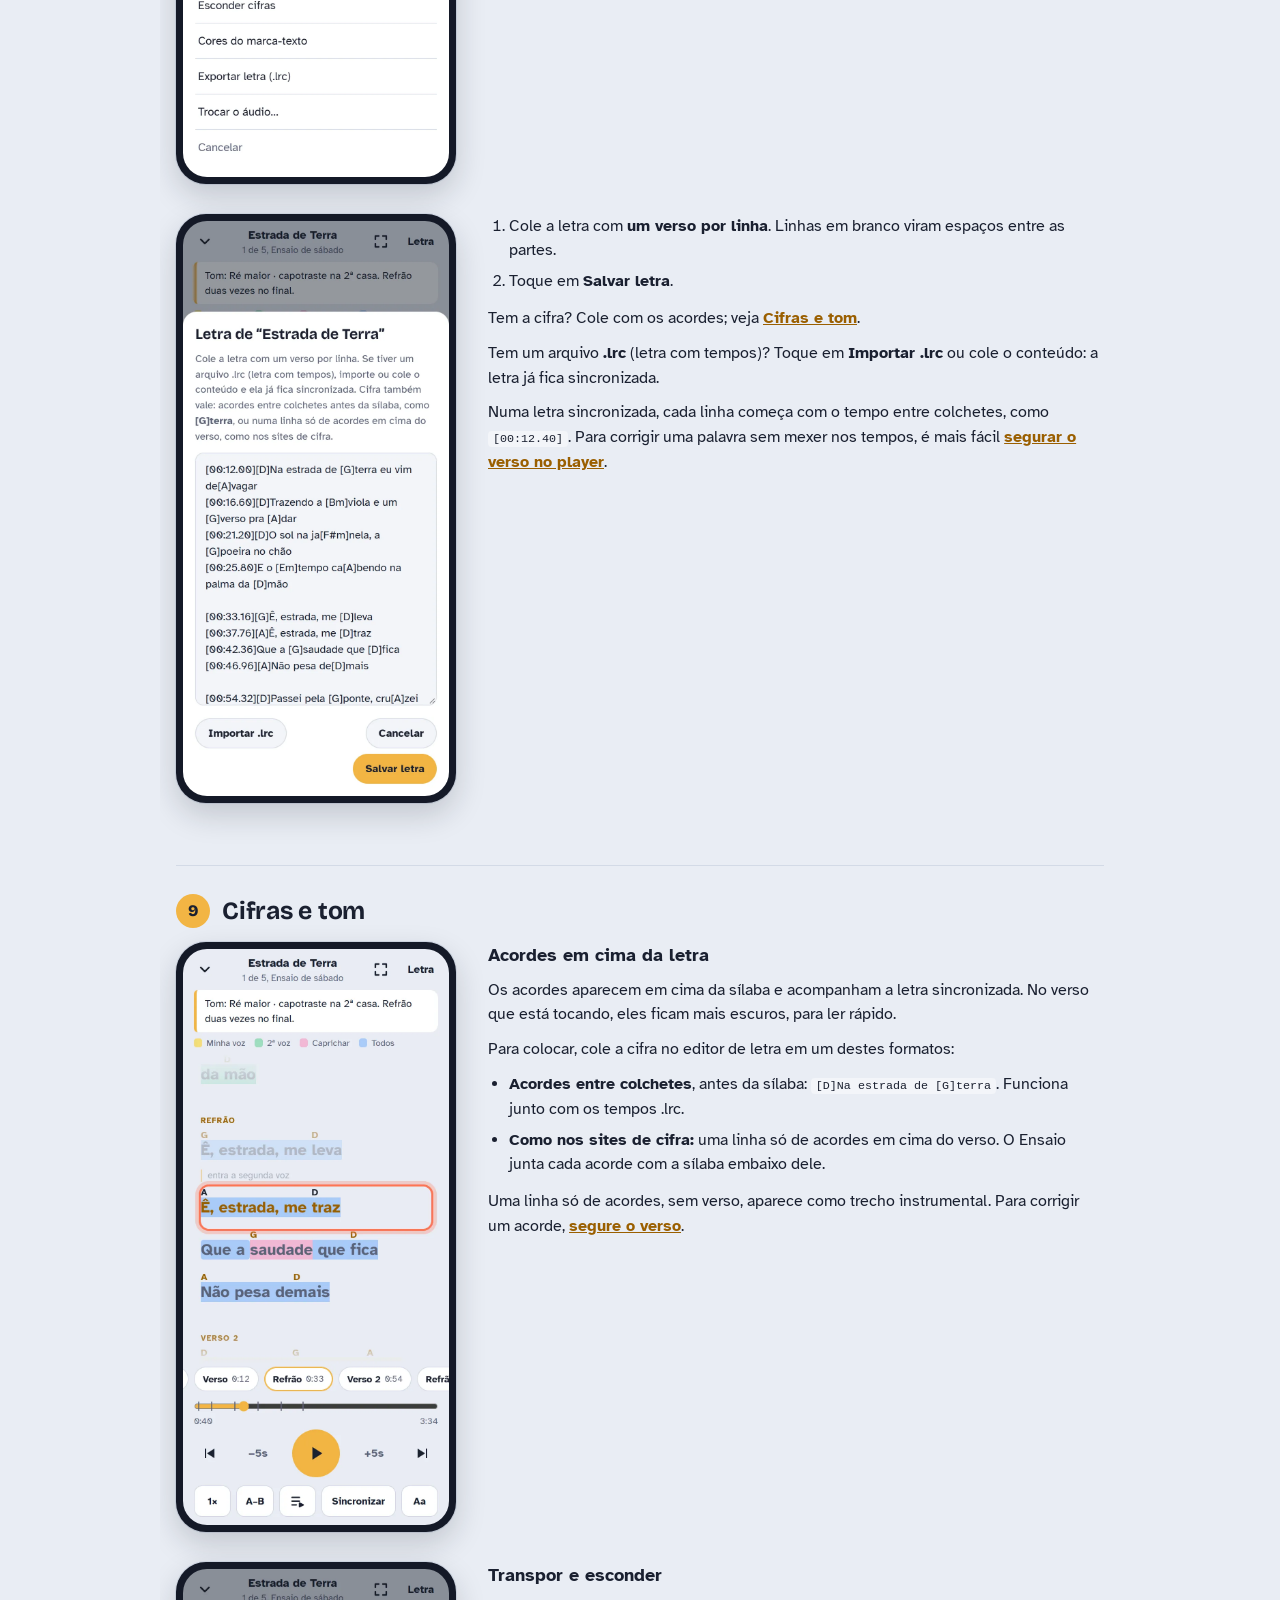
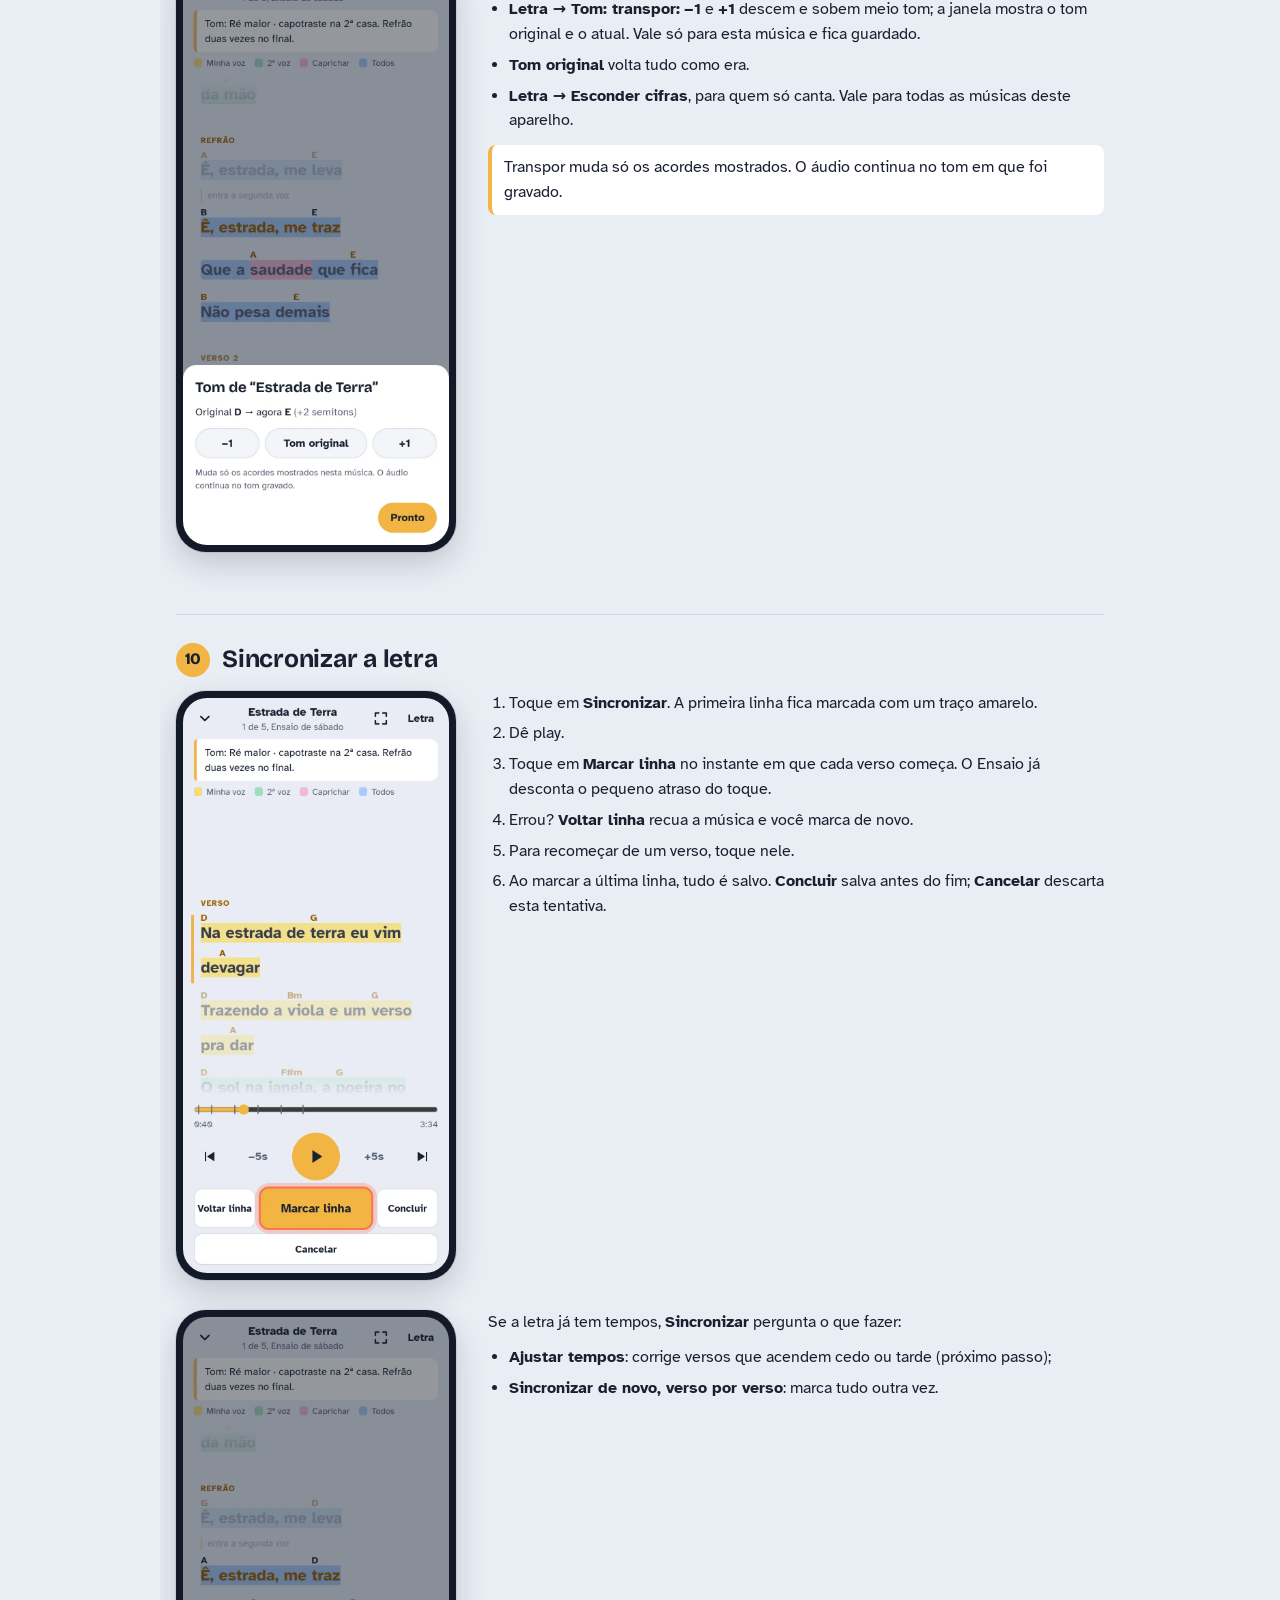
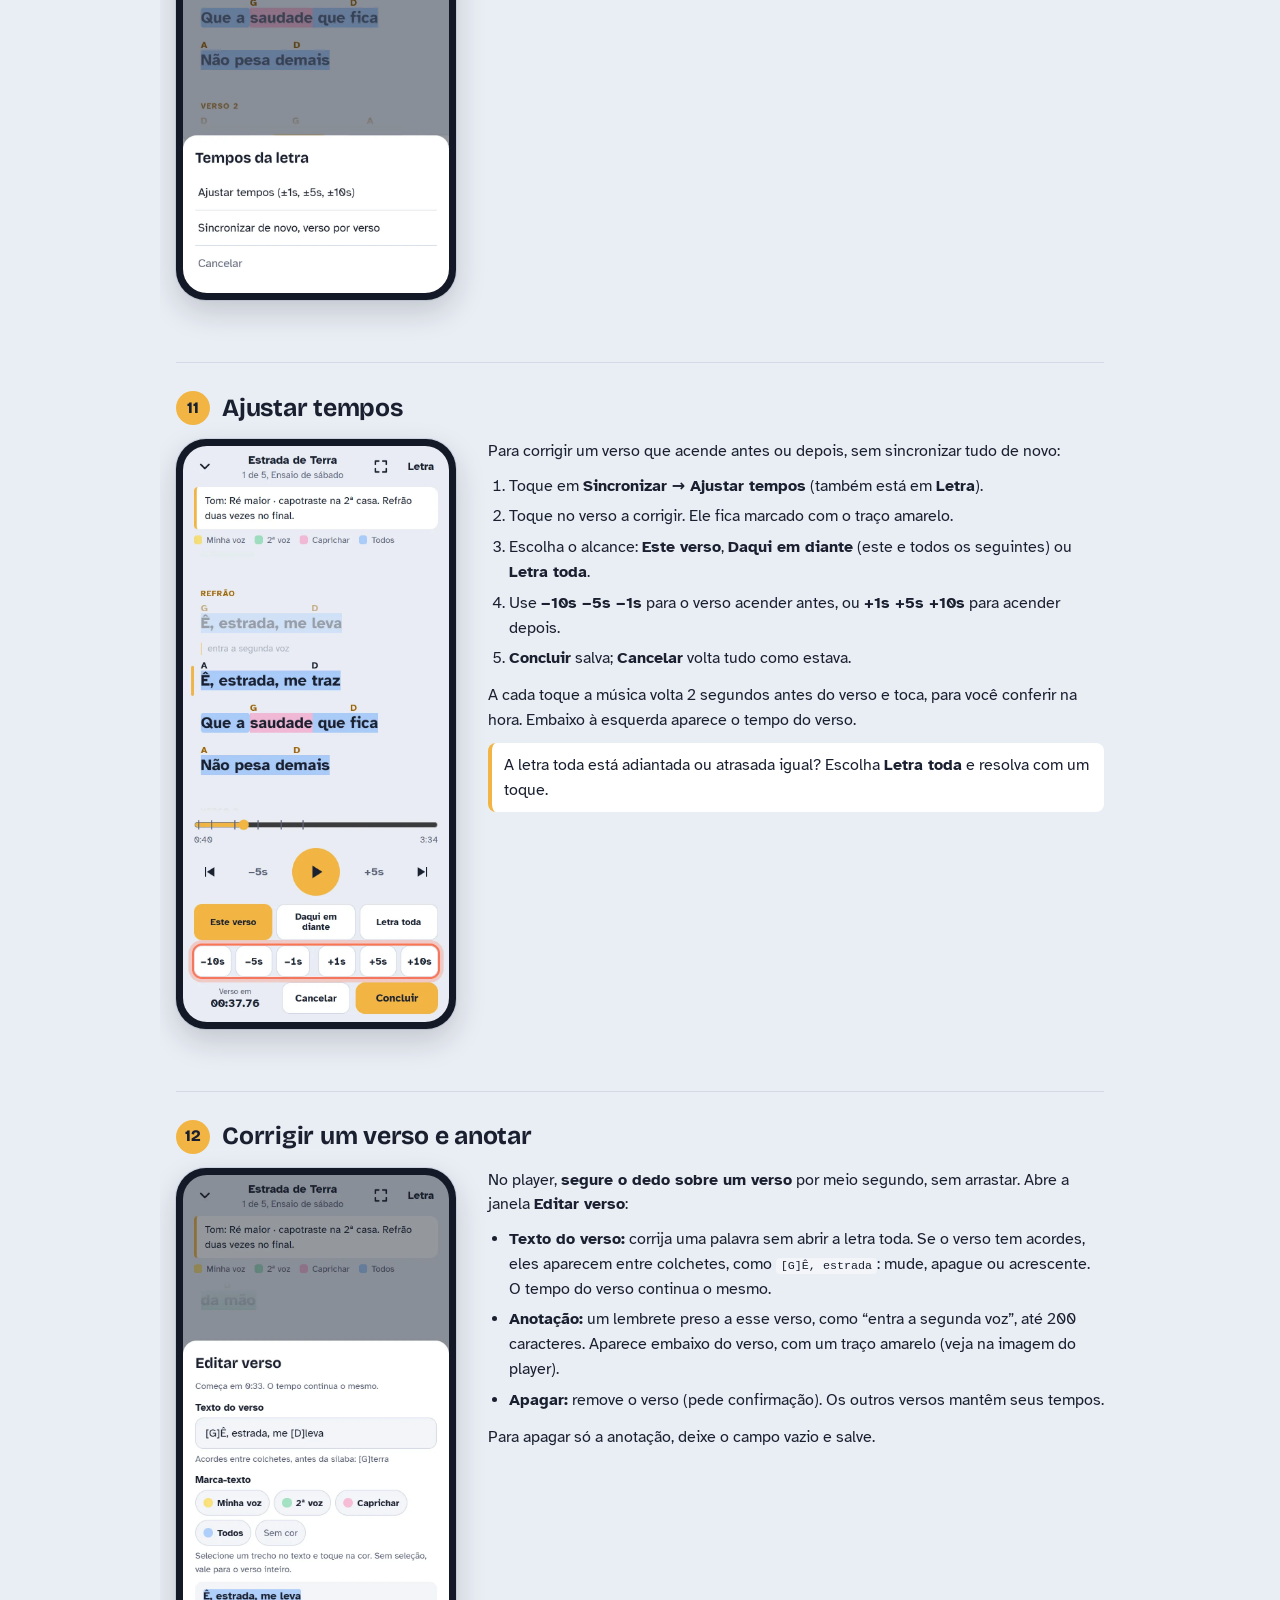
==== commit b688cdd8: "add importação manual / trocar áudio - Esperando o áudio: botão "Escolher áudio" em cada letra (arqu" ====
--- a/tutorial.html
+++ b/tutorial.html
@@ -122,6 +122,8 @@
         <li><b>Adicionar observações</b>: tom, capotraste, estrutura;</li>
         <li><b>Exportar letra (.lrc)</b>;</li>
         <li><b>Adicionar a uma playlist</b>;</li>
+        <li><b>Usar letra importada…</b>: aparece quando há letras esperando o áudio (veja <a href="#backup">Backup</a>);</li>
+        <li><b>Trocar o áudio…</b>: escolheu o arquivo errado, ou tem uma gravação melhor? Troca só o áudio e mantém letra, cifras, partes, marca-texto e anotações;</li>
         <li><b>Renomear</b>;</li>
         <li><b>Excluir do aparelho</b>: apaga o áudio e a letra (pede confirmação).</li>
       </ul>
@@ -536,11 +538,13 @@
     </div>
   </div>
   <div class="step">
-    <figure class="phone"><img src="img/tutorial/28-esperando-audio.webp" width="780" height="1688" loading="lazy" alt="Quadro Esperando o áudio com uma letra importada"></figure>
+    <figure class="phone"><img src="img/tutorial/28-esperando-audio.webp" width="780" height="1688" loading="lazy" alt="Quadro Esperando o áudio com a letra importada e o botão Escolher áudio"></figure>
     <div class="txt">
       <h3>Esperando o áudio</h3>
       <p>As músicas do arquivo que ainda não estão no aparelho ficam em <b>Esperando o áudio</b>. Adicione os áudios <b>com os mesmos nomes de arquivo</b> e cada letra entra sozinha, inclusive na posição certa da playlist.</p>
       <p>O nome é comparado sem diferença de maiúsculas, acentos e “_”.</p>
+      <p><b>Arquivo com outro nome?</b> Toque em <b>Escolher áudio</b> ao lado da letra e escolha o arquivo, com qualquer nome. A música recebe o título, a letra, as cifras, as partes e as marcas, e entra na playlist. Se a música já está no aparelho com outro nome, use <b>⋯ → Usar letra importada…</b> nela.</p>
+      <p class="tip">Ligou ao áudio errado? <b>⋯ → Trocar o áudio…</b> resolve sem perder nada.</p>
     </div>
   </div>
 </section>
--- a/css/styles.css
+++ b/css/styles.css
@@ -285,6 +285,10 @@
 .pending h3{margin:0 0 6px;font-size:.98rem}
 .pending p{color:var(--muted);font-size:.85rem;line-height:1.45;margin:0 0 8px}
 .pending .pending-list{color:var(--text)}
+.pending-row{display:flex;align-items:center;gap:10px;padding:8px 0;border-top:1px solid var(--line)}
+.pending-row:last-of-type{border-bottom:1px solid var(--line);margin-bottom:8px}
+.pr-t{flex:1;min-width:0;font-weight:700;overflow-wrap:anywhere}
+.btn.small{min-height:36px;padding:6px 14px;font-size:.88rem;flex:none}
 .pending .btn.ghost{padding-left:0}
 .field{width:100%;padding:12px 14px;border-radius:12px;border:1px solid var(--line);background:var(--surface2);color:var(--text);font:inherit;font-size:16px}
 textarea.field{min-height:44vh;min-height:44dvh;line-height:1.5;resize:vertical}
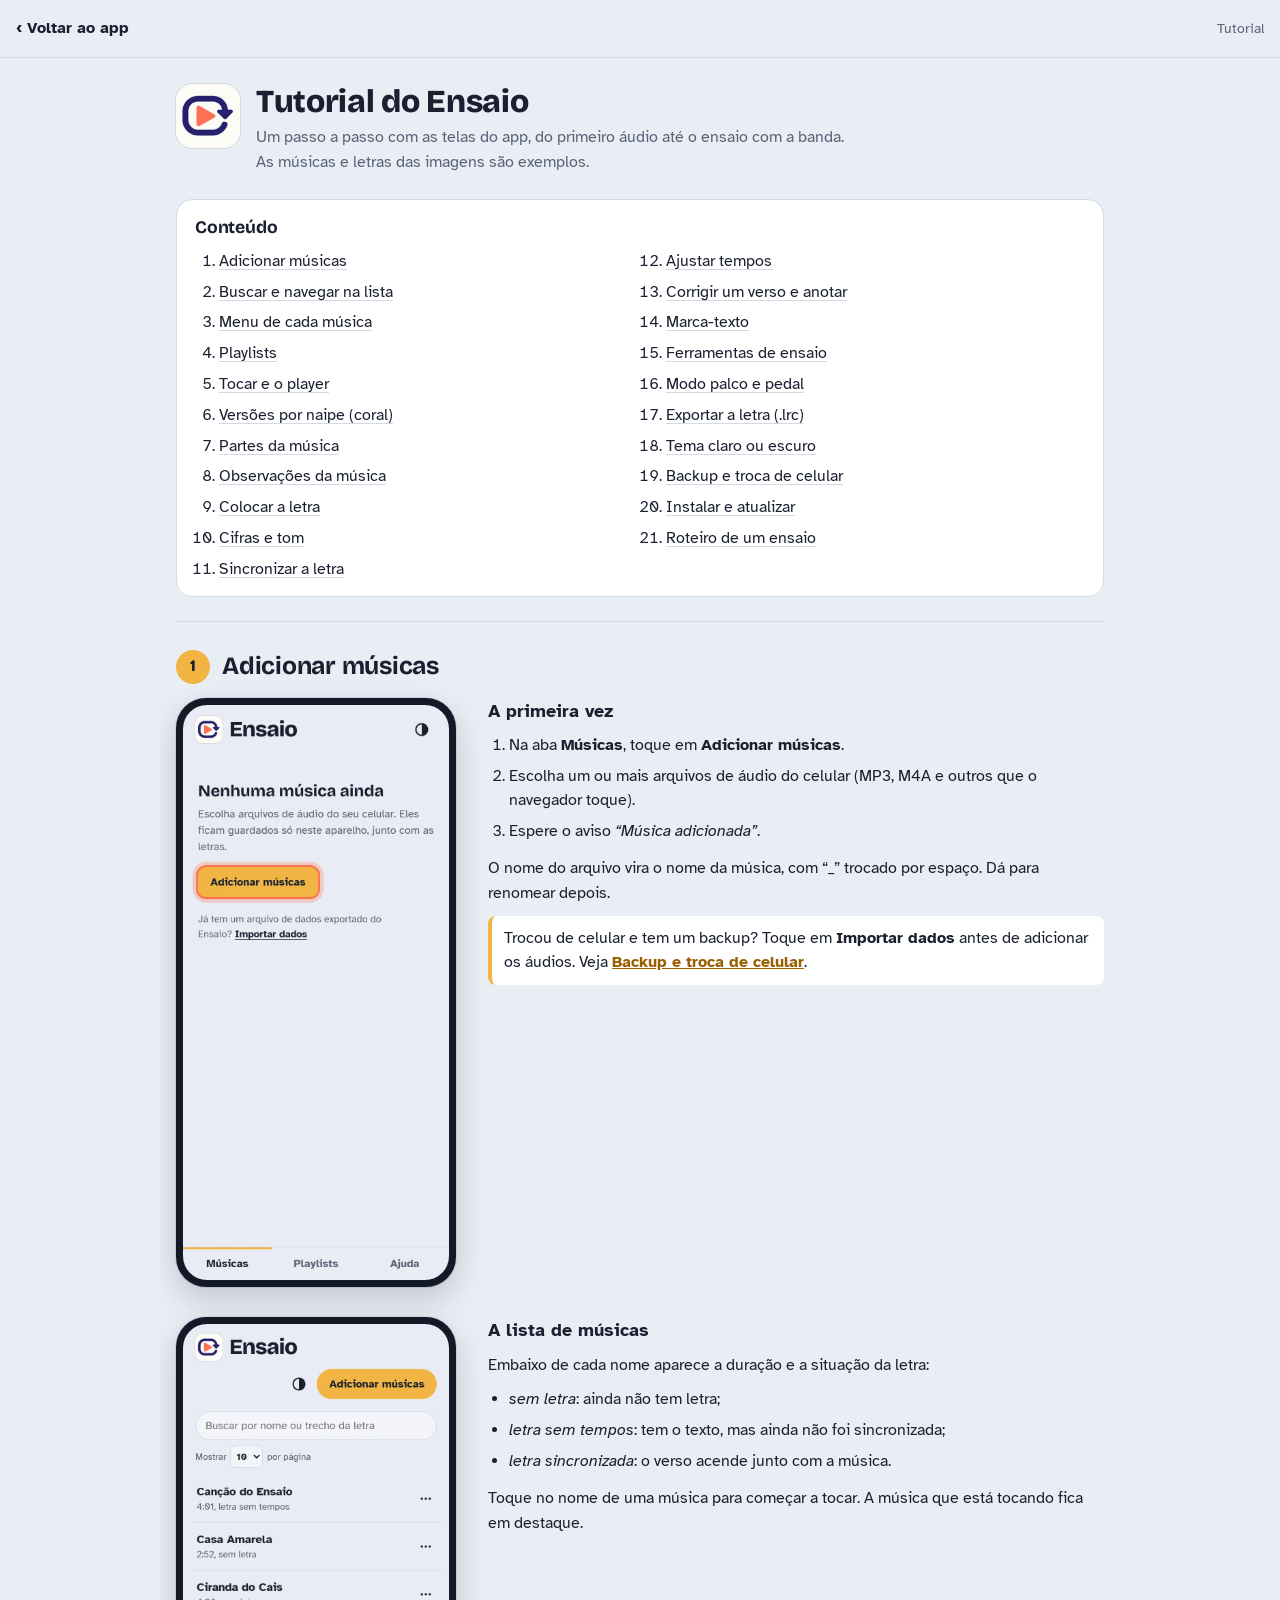
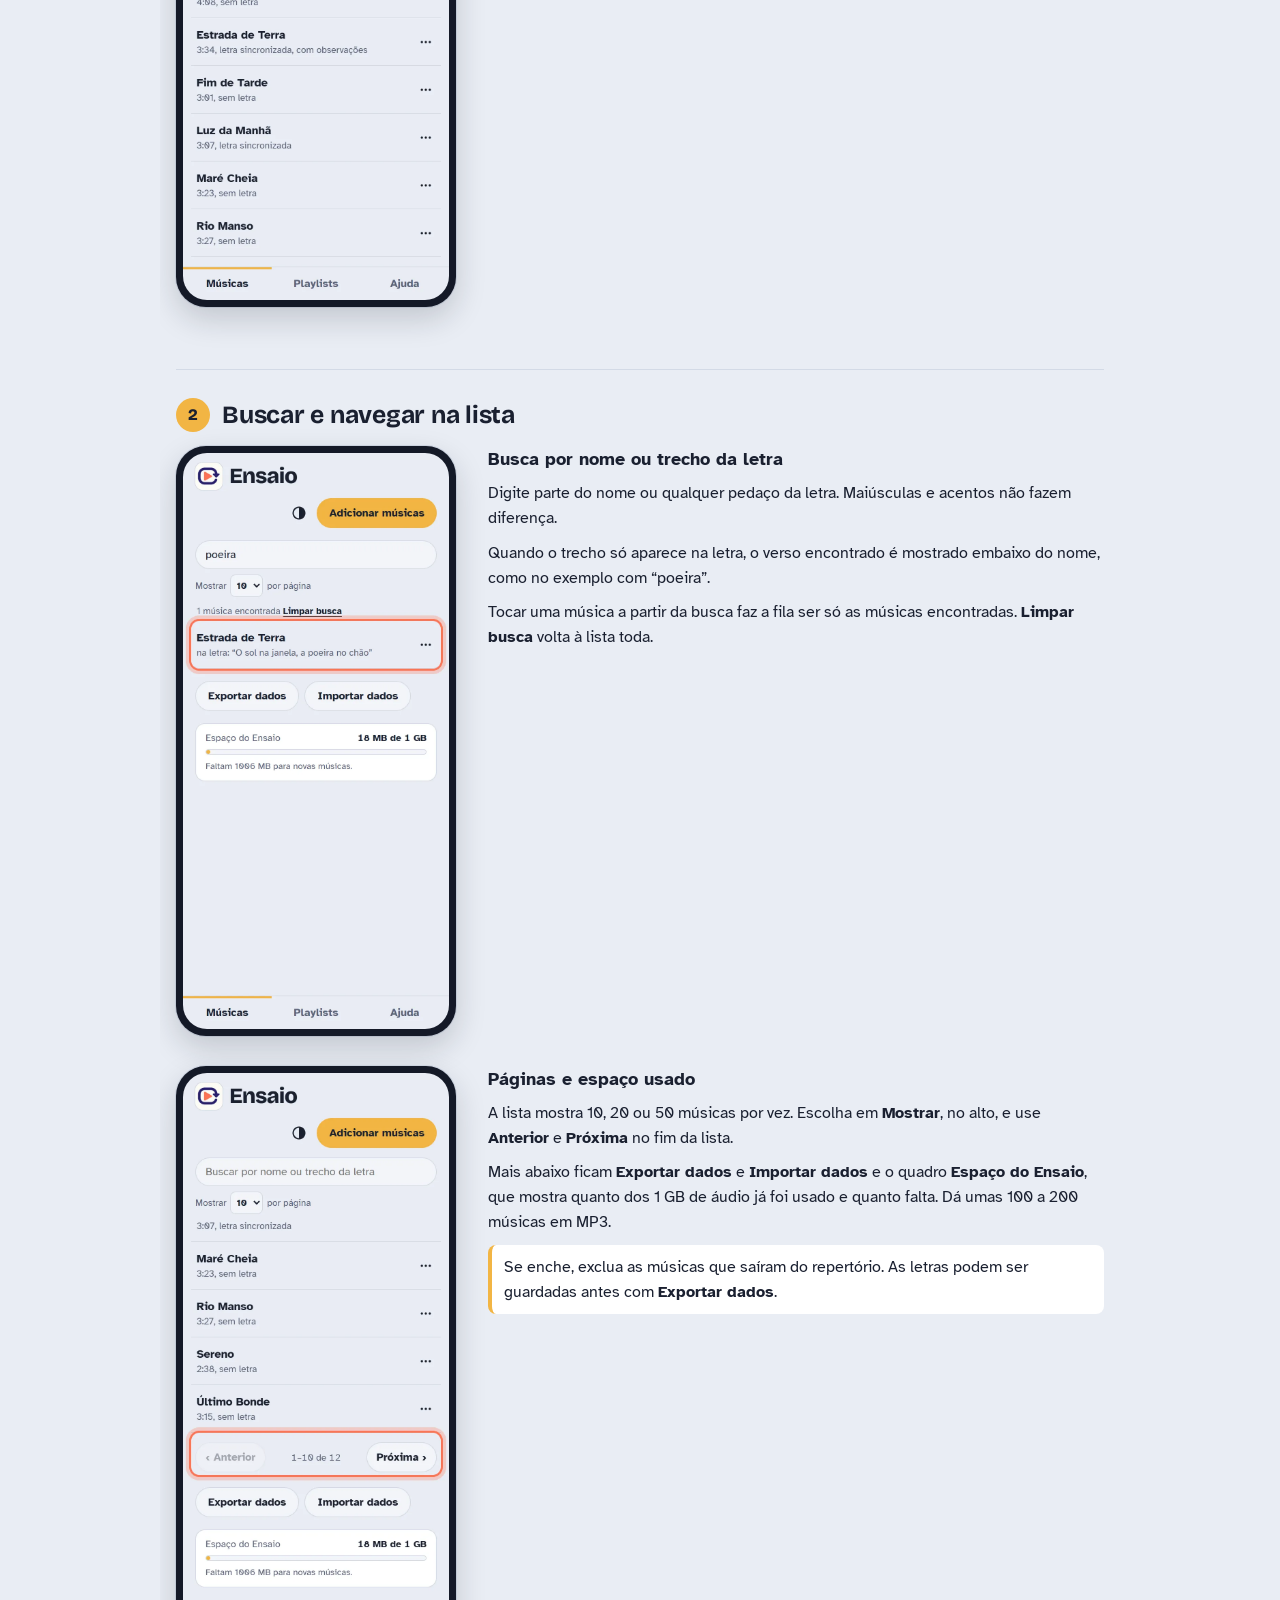
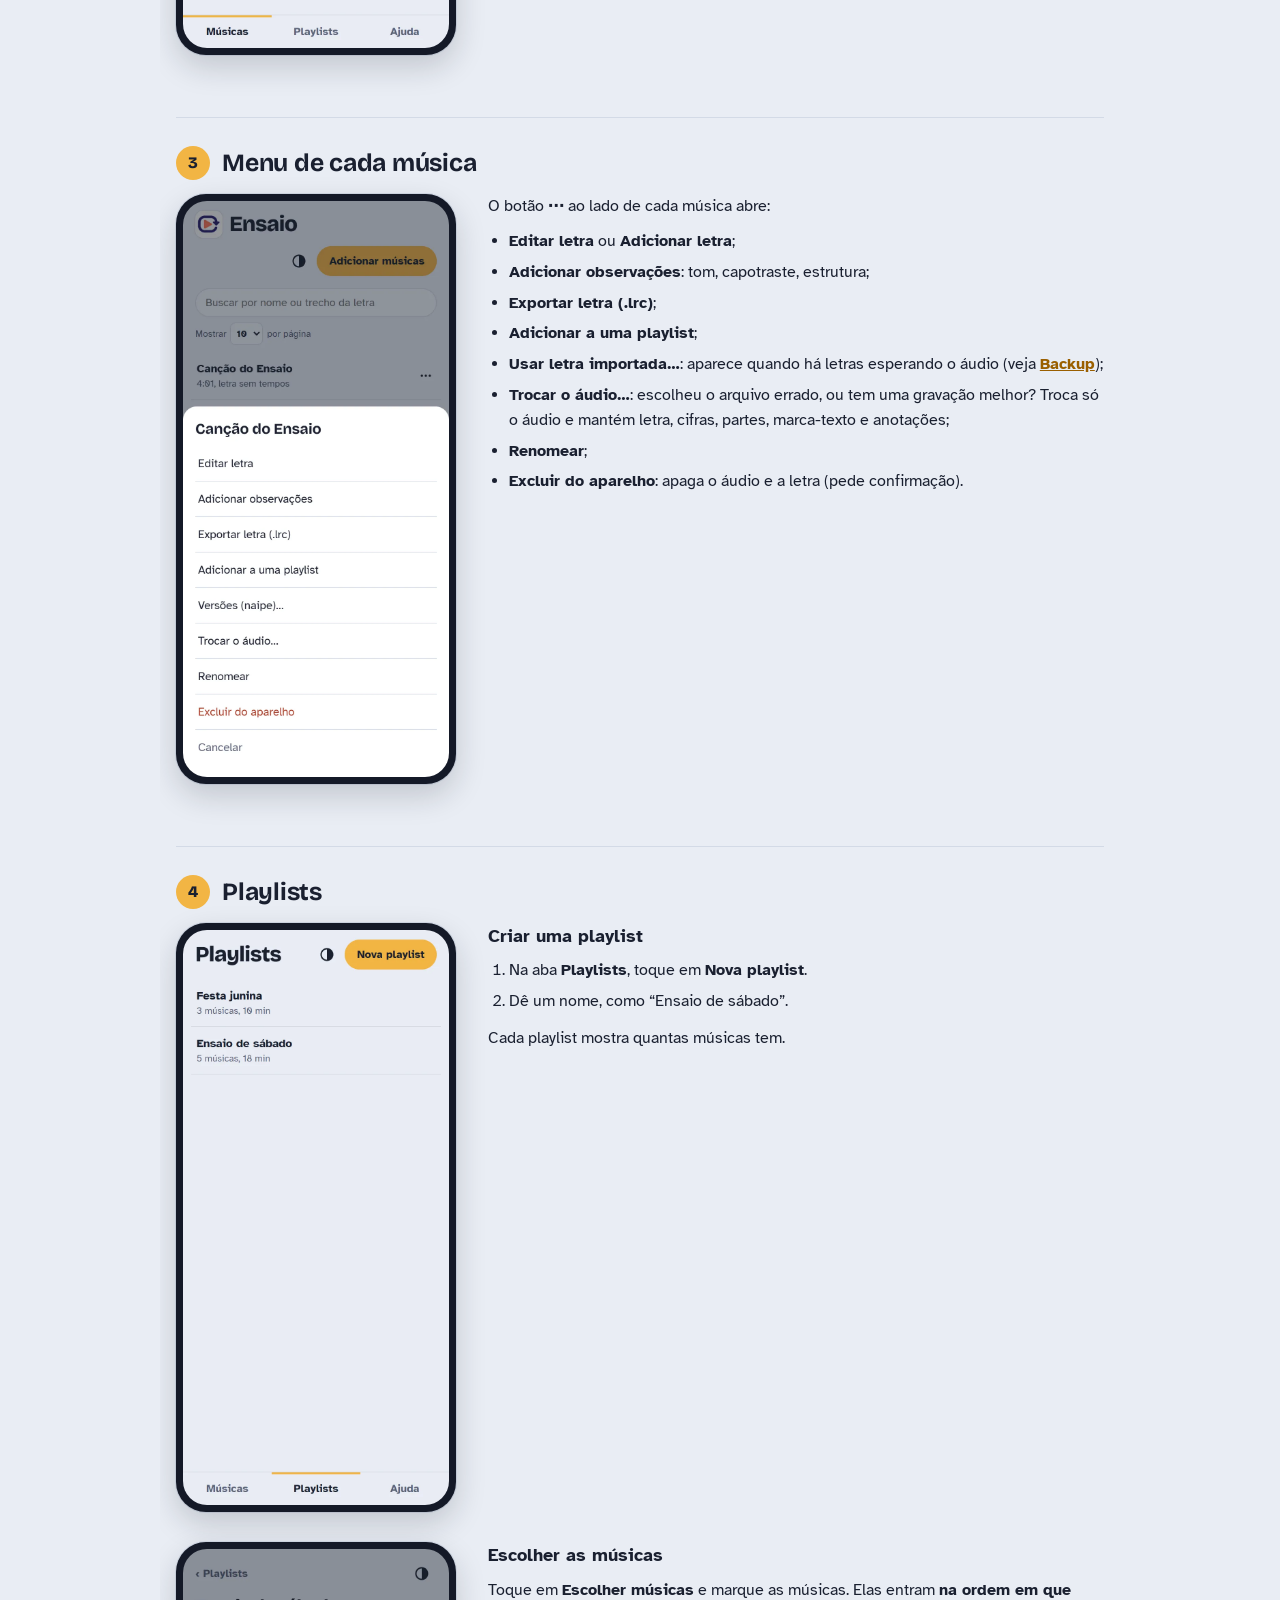
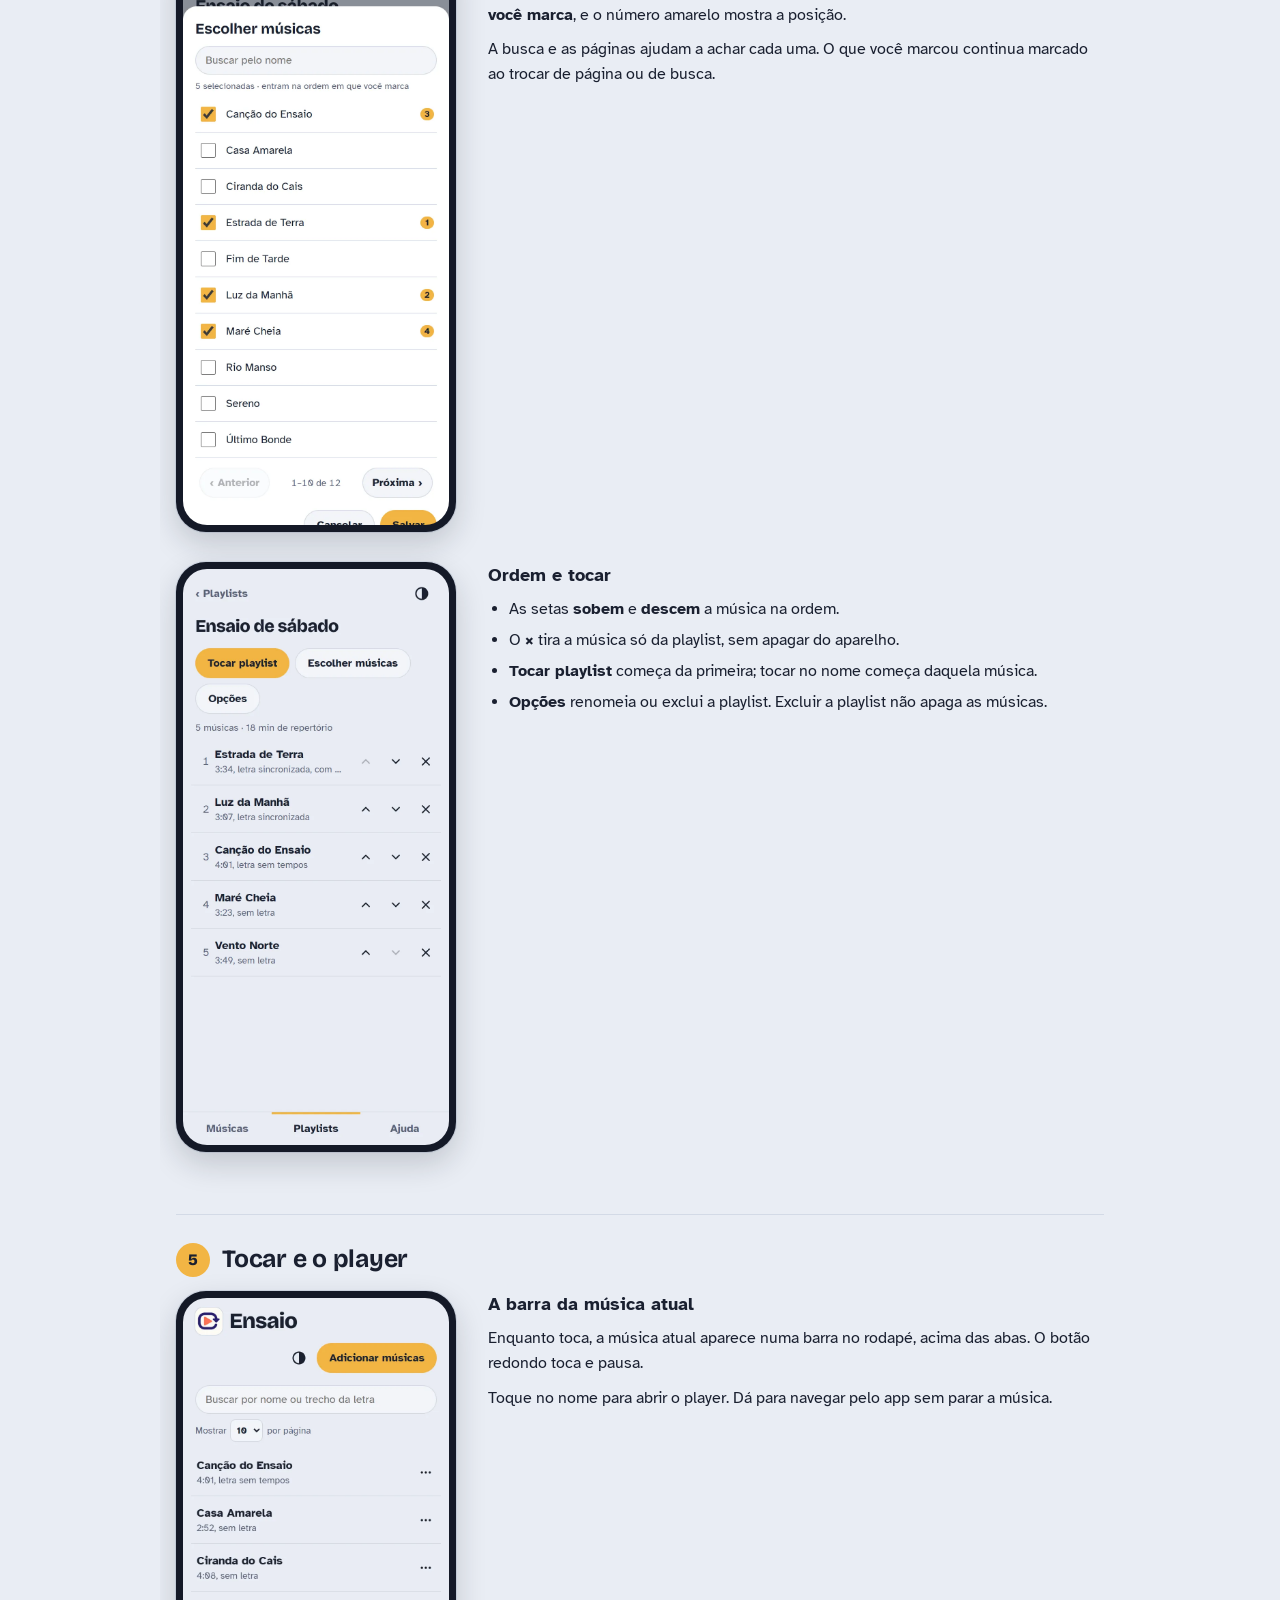
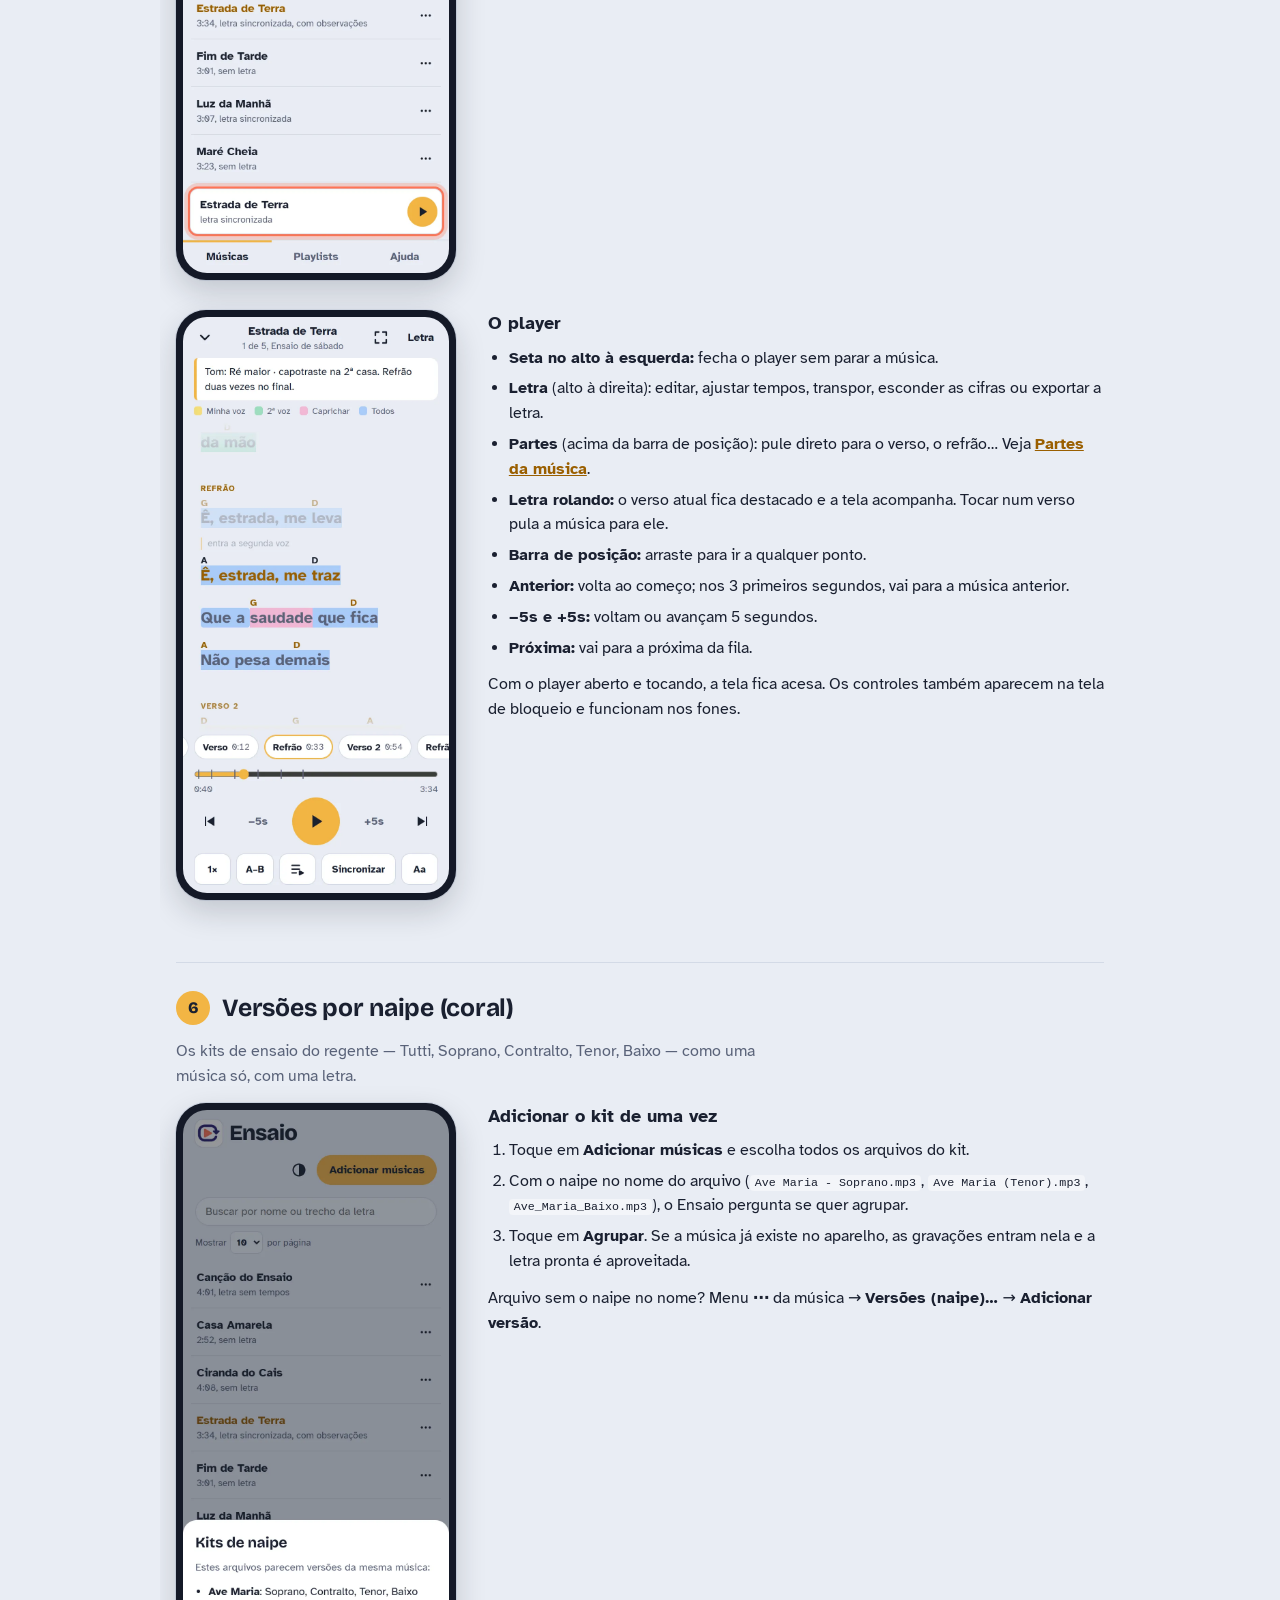
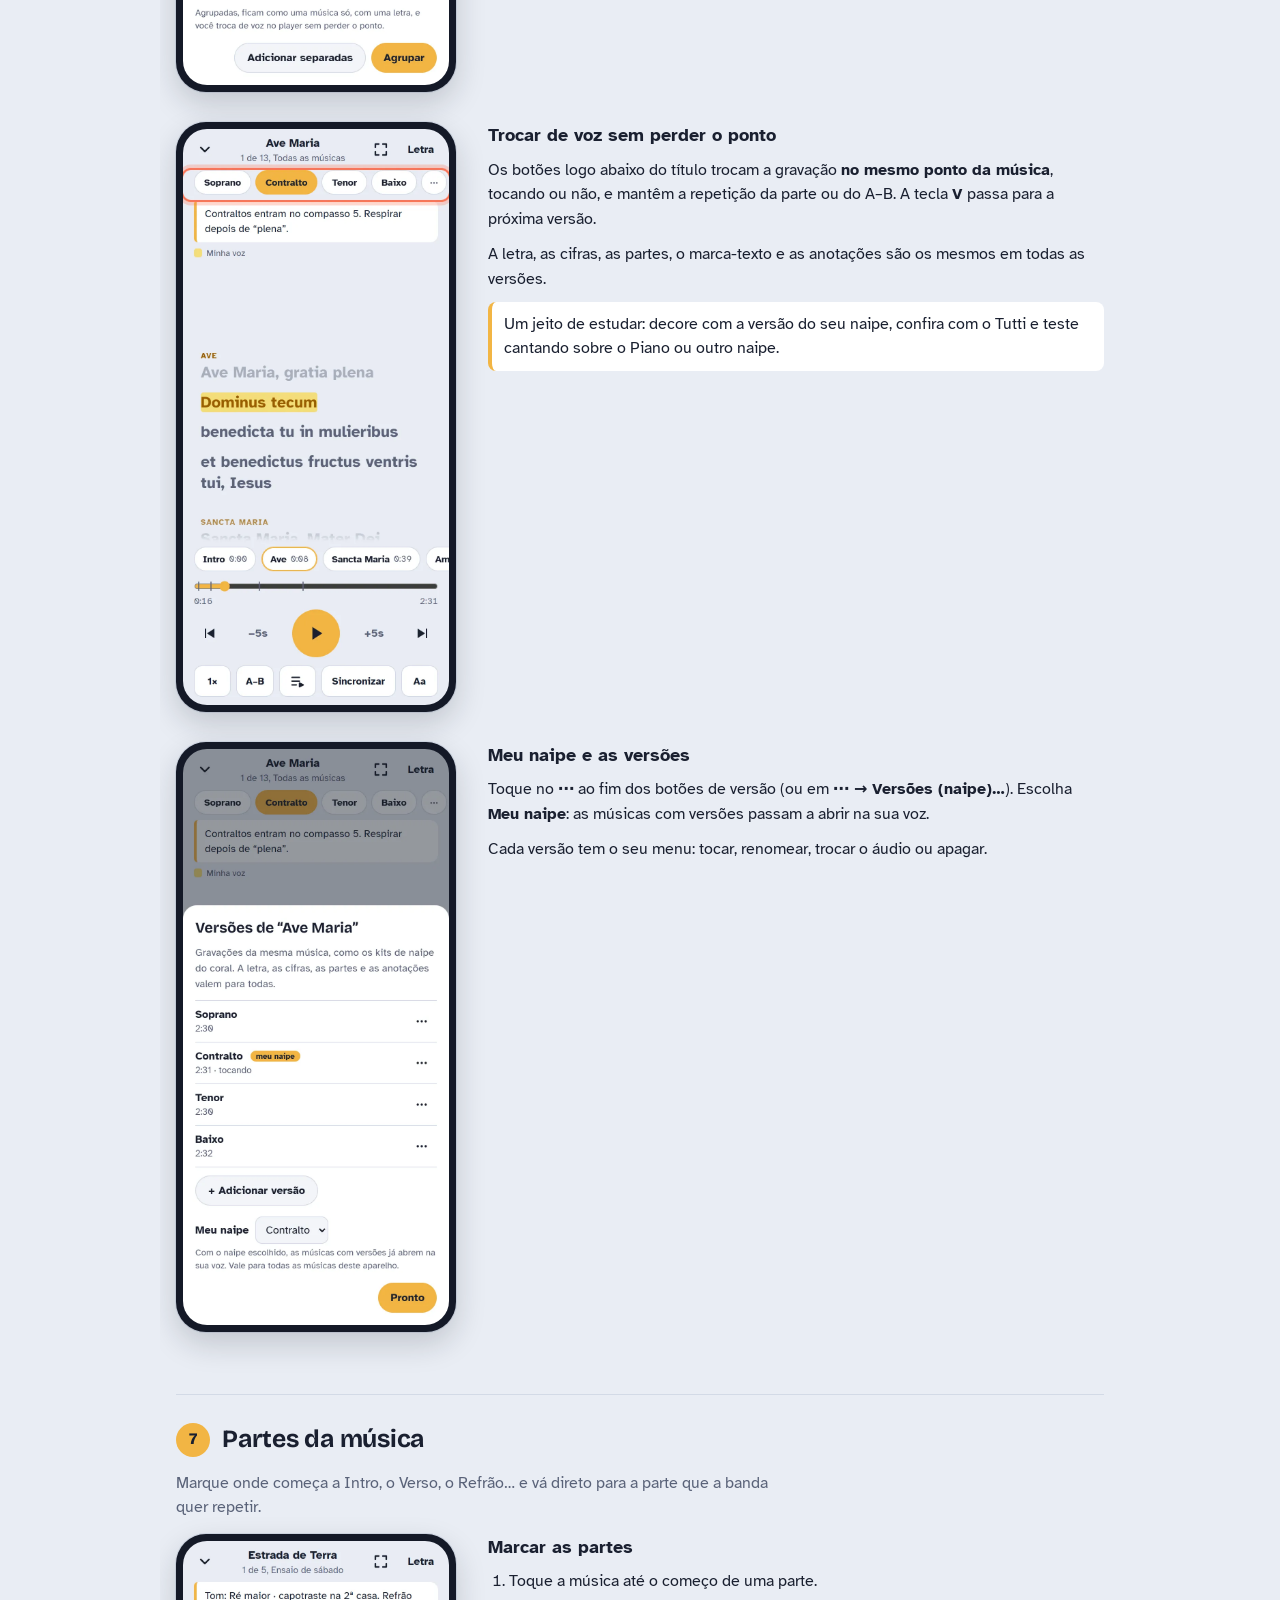
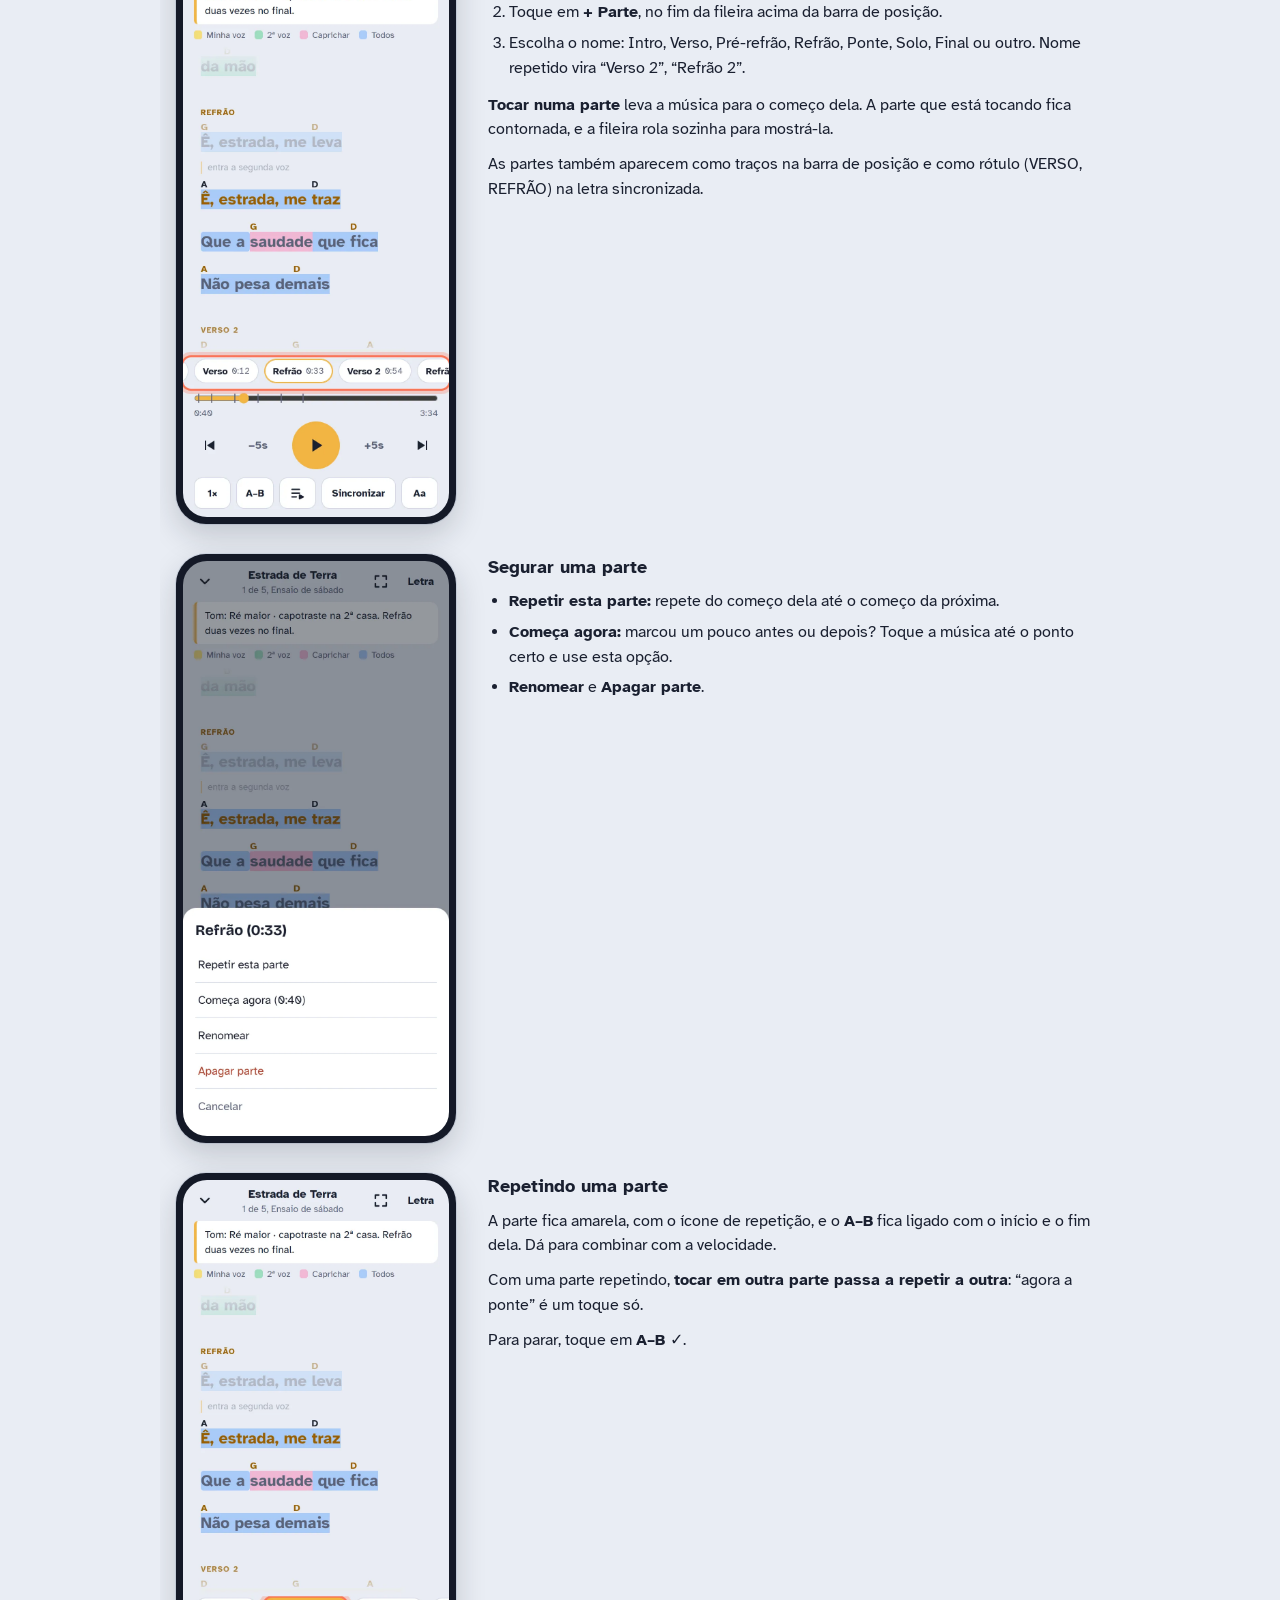
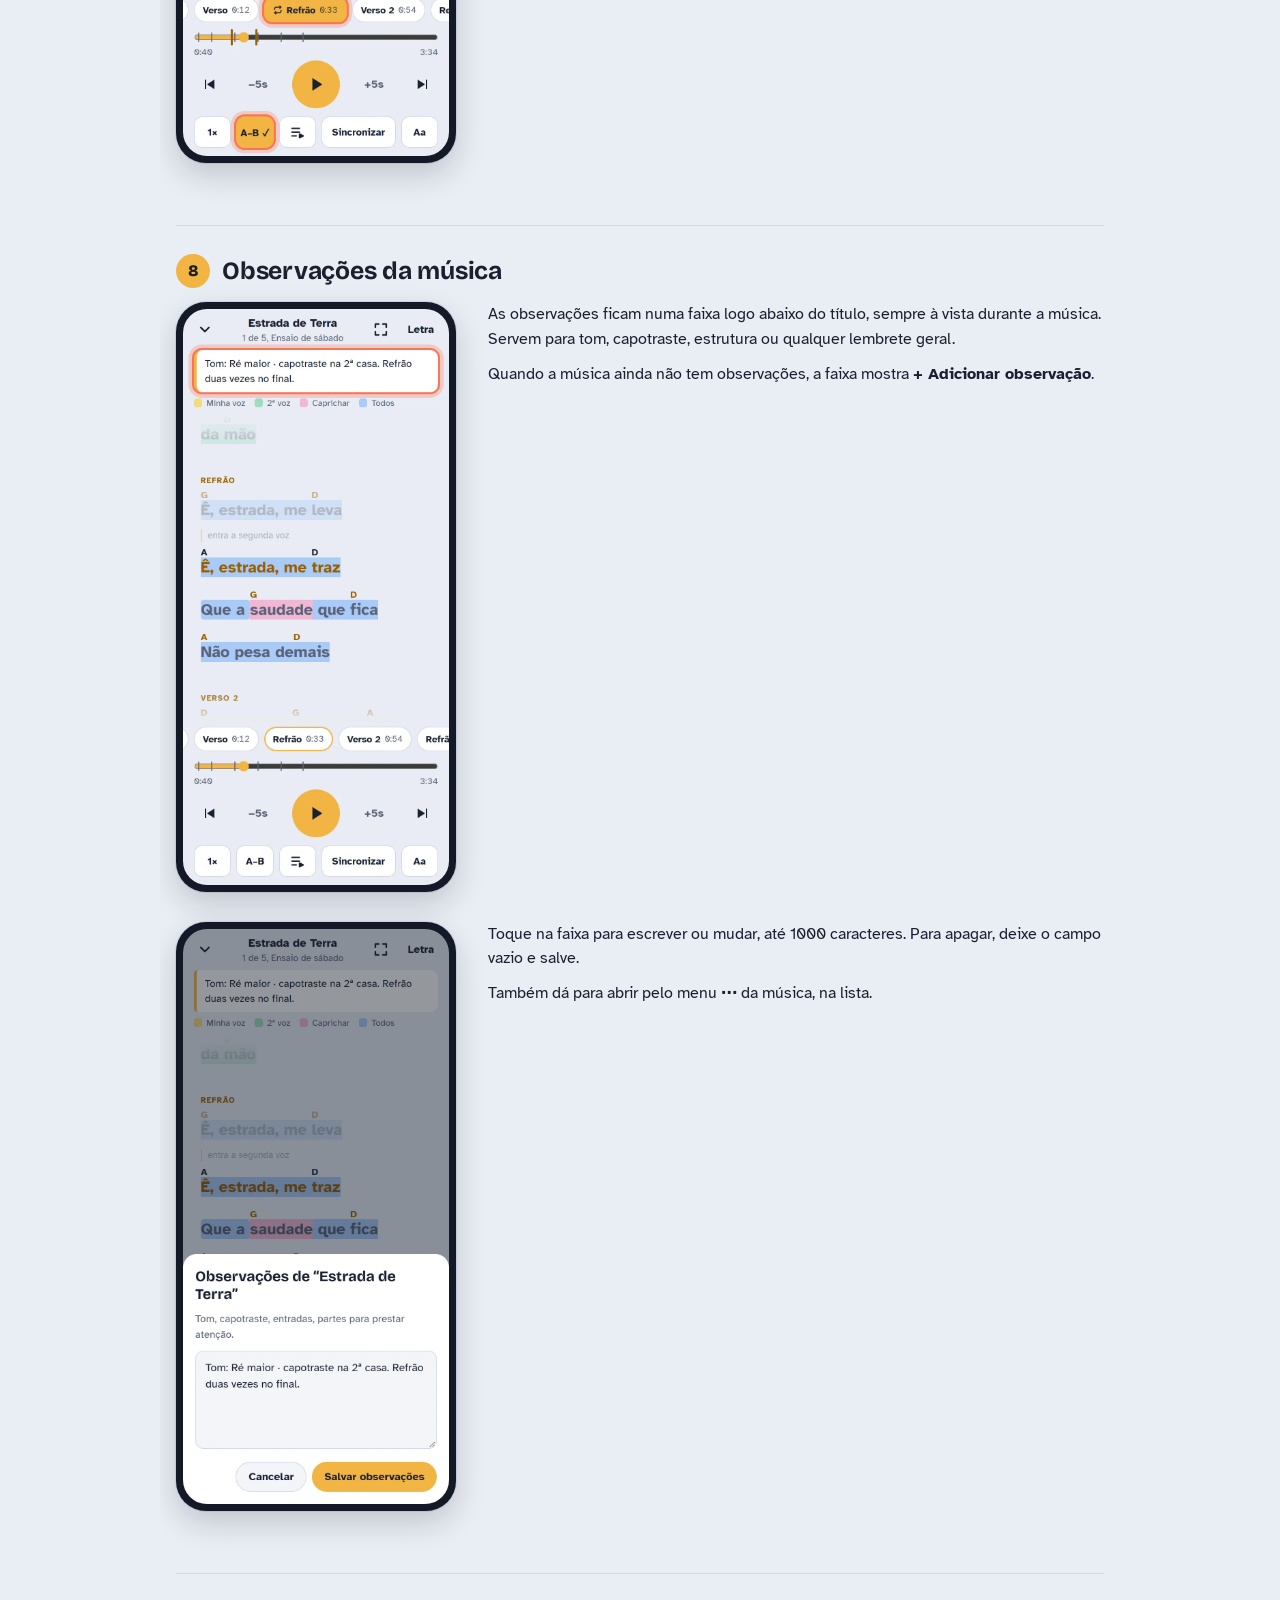
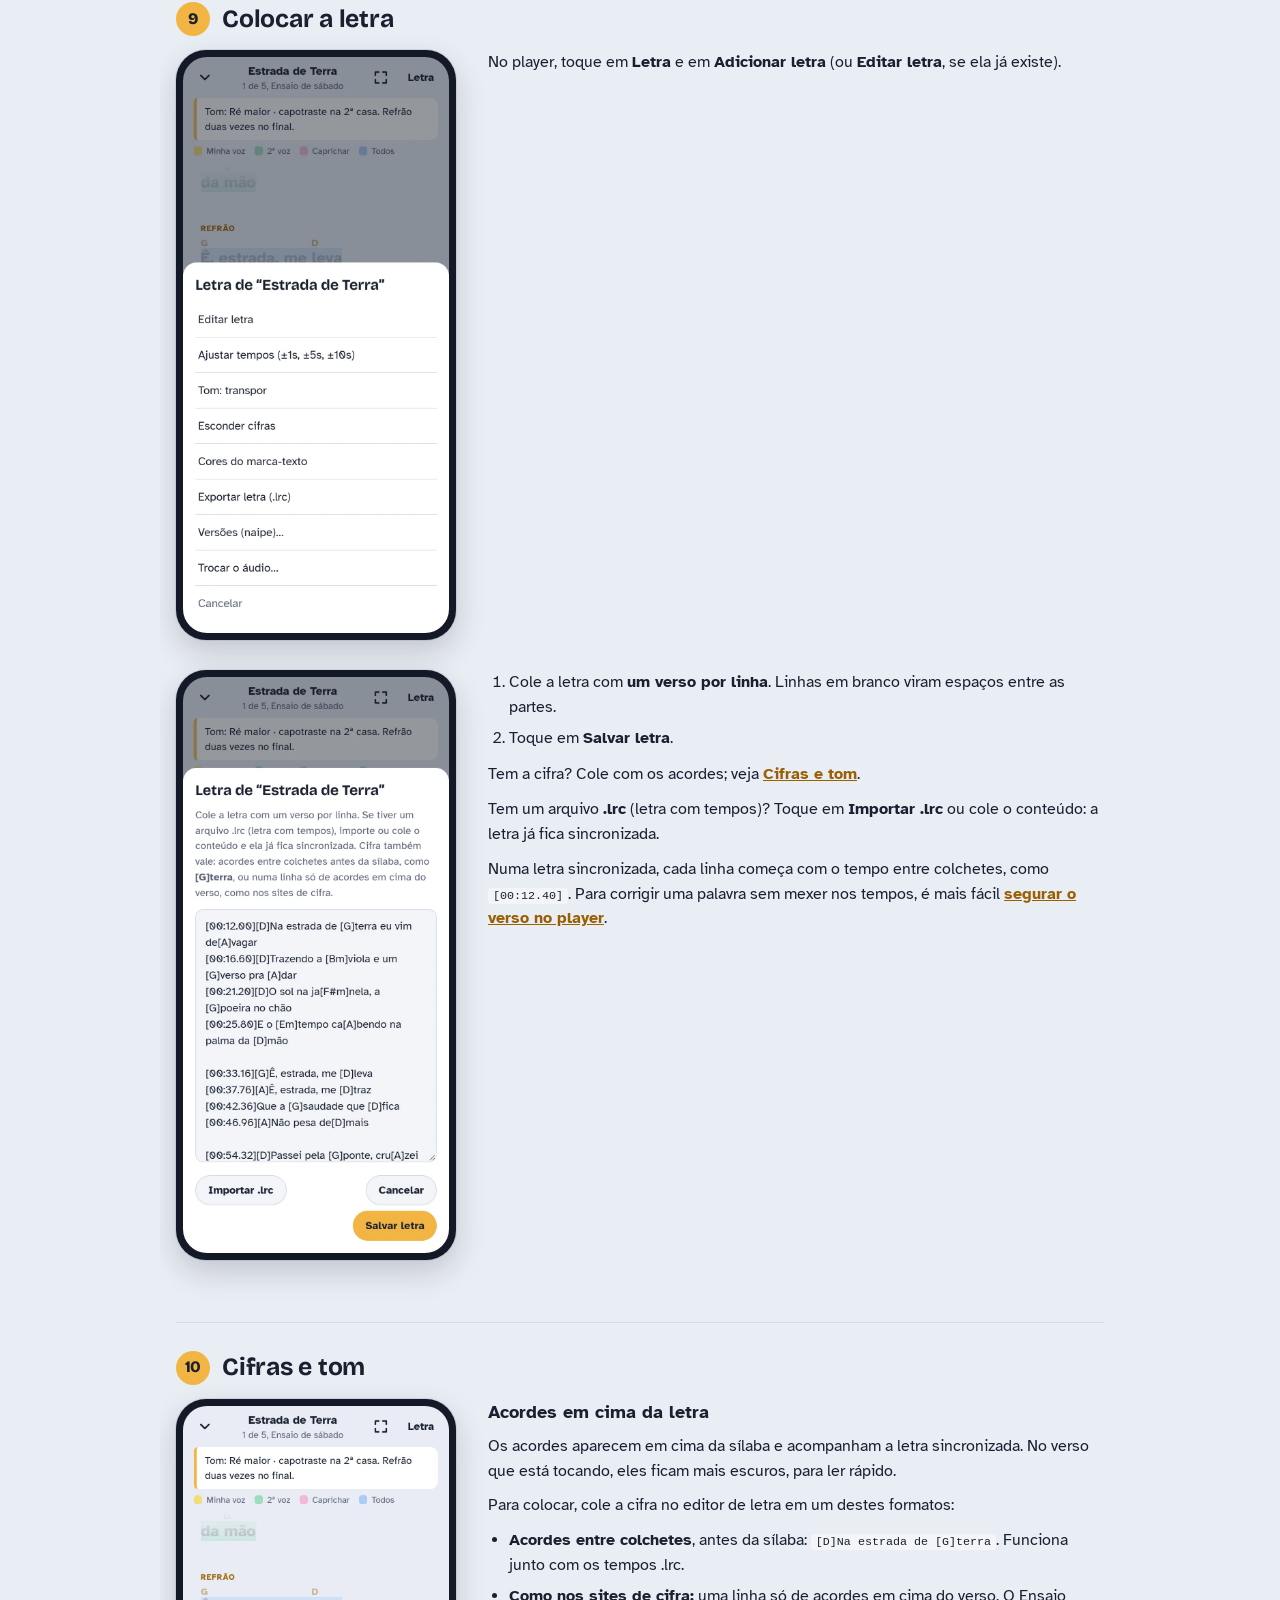
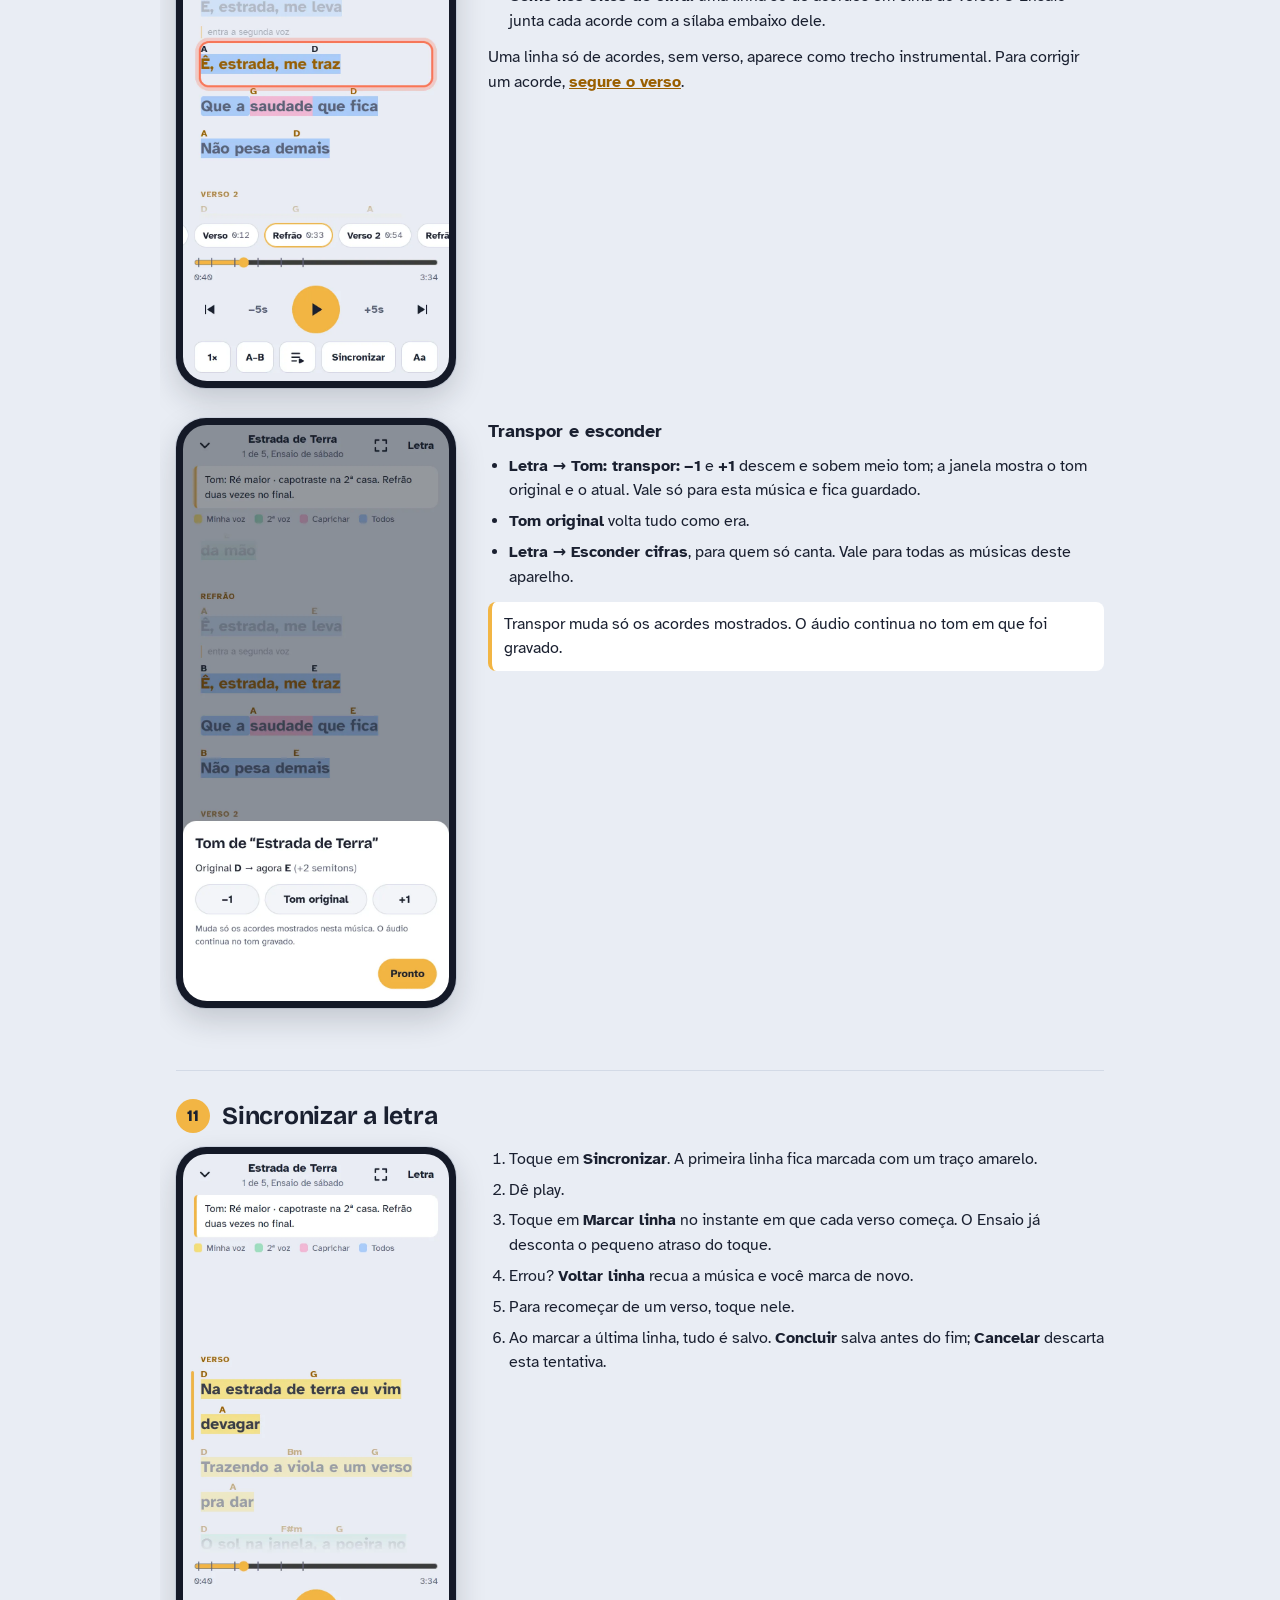
==== commit 990486ba: "add versões por naipe (kits do coral) - Agrupa os arquivos do kit (Tutti, Soprano, Contralto, Tenor," ====
--- a/tutorial.html
+++ b/tutorial.html
@@ -41,6 +41,7 @@
     <li><a href="#menu">Menu de cada música</a></li>
     <li><a href="#playlists">Playlists</a></li>
     <li><a href="#tocar">Tocar e o player</a></li>
+    <li><a href="#versoes">Versões por naipe (coral)</a></li>
     <li><a href="#partes">Partes da música</a></li>
     <li><a href="#observacoes">Observações da música</a></li>
     <li><a href="#letra">Colocar a letra</a></li>
@@ -195,8 +196,42 @@
   </div>
 </section>
 
+<section class="tut-sec" id="versoes">
+  <h2><span class="n">6</span>Versões por naipe (coral)</h2>
+  <p class="sec-lead">Os kits de ensaio do regente — Tutti, Soprano, Contralto, Tenor, Baixo — como uma música só, com uma letra.</p>
+  <div class="step">
+    <figure class="phone"><img src="img/tutorial/41-kit.webp" width="780" height="1688" loading="lazy" alt="Pergunta Kits de naipe: Ave Maria com Soprano, Contralto, Tenor e Baixo, e os botões Adicionar separadas e Agrupar"></figure>
+    <div class="txt">
+      <h3>Adicionar o kit de uma vez</h3>
+      <ol>
+        <li>Toque em <b>Adicionar músicas</b> e escolha todos os arquivos do kit.</li>
+        <li>Com o naipe no nome do arquivo (<code>Ave Maria - Soprano.mp3</code>, <code>Ave Maria (Tenor).mp3</code>, <code>Ave_Maria_Baixo.mp3</code>), o Ensaio pergunta se quer agrupar.</li>
+        <li>Toque em <b>Agrupar</b>. Se a música já existe no aparelho, as gravações entram nela e a letra pronta é aproveitada.</li>
+      </ol>
+      <p>Arquivo sem o naipe no nome? Menu <b>⋯</b> da música → <b>Versões (naipe)…</b> → <b>Adicionar versão</b>.</p>
+    </div>
+  </div>
+  <div class="step">
+    <figure class="phone"><img src="img/tutorial/42-versoes.webp" width="780" height="1688" loading="lazy" alt="Player com os botões de versão Soprano, Contralto, Tenor e Baixo abaixo do título"></figure>
+    <div class="txt">
+      <h3>Trocar de voz sem perder o ponto</h3>
+      <p>Os botões logo abaixo do título trocam a gravação <b>no mesmo ponto da música</b>, tocando ou não, e mantêm a repetição da parte ou do A–B. A tecla <b>V</b> passa para a próxima versão.</p>
+      <p>A letra, as cifras, as partes, o marca-texto e as anotações são os mesmos em todas as versões.</p>
+      <p class="tip">Um jeito de estudar: decore com a versão do seu naipe, confira com o Tutti e teste cantando sobre o Piano ou outro naipe.</p>
+    </div>
+  </div>
+  <div class="step">
+    <figure class="phone"><img src="img/tutorial/43-meu-naipe.webp" width="780" height="1688" loading="lazy" alt="Janela Versões com a lista de versões, meu naipe marcado em Contralto e o botão Adicionar versão"></figure>
+    <div class="txt">
+      <h3>Meu naipe e as versões</h3>
+      <p>Toque no <b>⋯</b> ao fim dos botões de versão (ou em <b>⋯ → Versões (naipe)…</b>). Escolha <b>Meu naipe</b>: as músicas com versões passam a abrir na sua voz.</p>
+      <p>Cada versão tem o seu menu: tocar, renomear, trocar o áudio ou apagar.</p>
+    </div>
+  </div>
+</section>
+
 <section class="tut-sec" id="partes">
-  <h2><span class="n">6</span>Partes da música</h2>
+  <h2><span class="n">7</span>Partes da música</h2>
   <p class="sec-lead">Marque onde começa a Intro, o Verso, o Refrão… e vá direto para a parte que a banda quer repetir.</p>
   <div class="step">
     <figure class="phone"><img src="img/tutorial/31-partes.webp" width="780" height="1688" loading="lazy" alt="Fileira de partes acima da barra de posição, com o Refrão contornado"></figure>
@@ -234,7 +269,7 @@
 </section>
 
 <section class="tut-sec" id="observacoes">
-  <h2><span class="n">7</span>Observações da música</h2>
+  <h2><span class="n">8</span>Observações da música</h2>
   <div class="step">
     <figure class="phone"><img src="img/tutorial/11-observacoes-faixa.webp" width="780" height="1688" loading="lazy" alt="Faixa de observações destacada abaixo do título no player"></figure>
     <div class="txt">
@@ -252,7 +287,7 @@
 </section>
 
 <section class="tut-sec" id="letra">
-  <h2><span class="n">8</span>Colocar a letra</h2>
+  <h2><span class="n">9</span>Colocar a letra</h2>
   <div class="step">
     <figure class="phone"><img src="img/tutorial/13-menu-letra.webp" width="780" height="1688" loading="lazy" alt="Menu Letra do player"></figure>
     <div class="txt">
@@ -274,7 +309,7 @@
 </section>
 
 <section class="tut-sec" id="cifras">
-  <h2><span class="n">9</span>Cifras e tom</h2>
+  <h2><span class="n">10</span>Cifras e tom</h2>
   <div class="step">
     <figure class="phone"><img src="img/tutorial/34-cifras.webp" width="780" height="1688" loading="lazy" alt="Letra com os acordes em cima das sílabas e o verso atual destacado"></figure>
     <div class="txt">
@@ -303,7 +338,7 @@
 </section>
 
 <section class="tut-sec" id="sincronizar">
-  <h2><span class="n">10</span>Sincronizar a letra</h2>
+  <h2><span class="n">11</span>Sincronizar a letra</h2>
   <div class="step">
     <figure class="phone"><img src="img/tutorial/16-sincronizar.webp" width="780" height="1688" loading="lazy" alt="Modo sincronizar com o botão Marcar linha destacado"></figure>
     <div class="txt">
@@ -330,7 +365,7 @@
 </section>
 
 <section class="tut-sec" id="ajustar">
-  <h2><span class="n">11</span>Ajustar tempos</h2>
+  <h2><span class="n">12</span>Ajustar tempos</h2>
   <div class="step">
     <figure class="phone"><img src="img/tutorial/17-ajustar.webp" width="780" height="1688" loading="lazy" alt="Barra de ajuste com os botões de menos 10 a mais 10 segundos destacados"></figure>
     <div class="txt">
@@ -349,7 +384,7 @@
 </section>
 
 <section class="tut-sec" id="verso">
-  <h2><span class="n">12</span>Corrigir um verso e anotar</h2>
+  <h2><span class="n">13</span>Corrigir um verso e anotar</h2>
   <div class="step">
     <figure class="phone"><img src="img/tutorial/18-editar-verso.webp" width="780" height="1688" loading="lazy" alt="Janela Editar verso com o texto e a anotação"></figure>
     <div class="txt">
@@ -365,7 +400,7 @@
 </section>
 
 <section class="tut-sec" id="marca-texto">
-  <h2><span class="n">13</span>Marca-texto</h2>
+  <h2><span class="n">14</span>Marca-texto</h2>
   <p class="sec-lead">Pinte versos ou trechos: quem canta cada parte, onde entra o coro, a palavra para caprichar.</p>
   <div class="step">
     <figure class="phone"><img src="img/tutorial/36-marca-texto.webp" width="780" height="1688" loading="lazy" alt="Editar verso com a palavra saudade selecionada e as cores do marca-texto"></figure>
@@ -392,7 +427,7 @@
 </section>
 
 <section class="tut-sec" id="ferramentas">
-  <h2><span class="n">14</span>Ferramentas de ensaio</h2>
+  <h2><span class="n">15</span>Ferramentas de ensaio</h2>
   <p class="sec-lead">A fileira de botões no rodapé do player: <b>velocidade</b>, <b>A–B</b>, <b>ao terminar</b>, <b>Sincronizar</b> e <b>Aa</b>.</p>
   <div class="step">
     <figure class="phone"><img src="img/tutorial/19-velocidade.webp" width="780" height="1688" loading="lazy" alt="Menu de velocidade de 0,5 a 1,25 vezes"></figure>
@@ -439,7 +474,7 @@
 </section>
 
 <section class="tut-sec" id="palco">
-  <h2><span class="n">15</span>Modo palco e pedal</h2>
+  <h2><span class="n">16</span>Modo palco e pedal</h2>
   <p class="sec-lead">Para tocar ao vivo ou ensaiar de longe, com as mãos no instrumento.</p>
   <div class="step">
     <figure class="phone"><img src="img/tutorial/38-palco.webp" width="780" height="1688" loading="lazy" alt="Modo palco: letra grande em tela cheia, com o nome da música e a próxima no alto"></figure>
@@ -478,7 +513,7 @@
 </section>
 
 <section class="tut-sec" id="lrc">
-  <h2><span class="n">16</span>Exportar a letra (.lrc)</h2>
+  <h2><span class="n">17</span>Exportar a letra (.lrc)</h2>
   <div class="step">
     <figure class="phone"><img src="img/tutorial/23-exportar-lrc.webp" width="780" height="1688" loading="lazy" alt="Janela Exportar letra com o conteúdo do arquivo .lrc"></figure>
     <div class="txt">
@@ -494,7 +529,7 @@
 </section>
 
 <section class="tut-sec" id="tema">
-  <h2><span class="n">17</span>Tema claro ou escuro</h2>
+  <h2><span class="n">18</span>Tema claro ou escuro</h2>
   <div class="step">
     <figure class="phone"><img src="img/tutorial/25-tema.webp" width="780" height="1688" loading="lazy" alt="Menu Tema com Automático, Claro e Escuro"></figure>
     <div class="txt">
@@ -515,7 +550,7 @@
 </section>
 
 <section class="tut-sec" id="backup">
-  <h2><span class="n">18</span>Backup e troca de celular</h2>
+  <h2><span class="n">19</span>Backup e troca de celular</h2>
   <p class="sec-lead">Tudo fica só no navegador deste celular. <b>Limpar os dados do navegador apaga tudo</b>, então faça um backup de vez em quando.</p>
   <div class="step">
     <figure class="phone"><img src="img/tutorial/26-exportar-dados.webp" width="780" height="1688" loading="lazy" alt="Janela Exportar dados com o resumo do arquivo"></figure>
@@ -550,7 +585,7 @@
 </section>
 
 <section class="tut-sec" id="instalar">
-  <h2><span class="n">19</span>Instalar e atualizar</h2>
+  <h2><span class="n">20</span>Instalar e atualizar</h2>
   <div class="step">
     <figure class="phone"><img src="img/tutorial/29-instalar.webp" width="780" height="1688" loading="lazy" alt="Ajuda com a seção Instalar no celular e o botão Instalar o app"></figure>
     <div class="txt">
@@ -573,7 +608,7 @@
 </section>
 
 <section class="tut-sec" id="roteiro">
-  <h2><span class="n">20</span>Roteiro de um ensaio</h2>
+  <h2><span class="n">21</span>Roteiro de um ensaio</h2>
   <div class="cards">
     <div class="card">
       <h3>Antes</h3>
@@ -582,6 +617,7 @@
         <li>Sincronize as músicas novas, cole as cifras e anote tom e capotraste nas observações.</li>
         <li>Marque as partes (Intro, Verso, Refrão…).</li>
         <li>Monte a playlist na ordem do ensaio e confira a duração total do repertório.</li>
+        <li>Coral? Adicione o kit de naipes de uma vez e agrupe; escolha <b>Meu naipe</b>.</li>
         <li>Faça um <b>Exportar dados</b> para garantir.</li>
       </ul>
     </div>
--- a/css/styles.css
+++ b/css/styles.css
@@ -199,6 +199,23 @@
 .kb dt{font-weight:700;white-space:nowrap}
 .kb dd{margin:0;color:var(--muted)}
 .pl-dur{color:var(--muted);font-size:.88rem;margin:0 6px 6px}
+/* Versões por naipe */
+.versions{display:flex;gap:6px;overflow-x:auto;padding:0 16px 8px;scrollbar-width:none}
+.versions::-webkit-scrollbar{display:none}
+.ver-chip{flex:none;background:var(--surface);border:1px solid var(--line);border-radius:999px;padding:6px 14px;font-weight:700;font-size:.88rem;min-height:36px}
+.ver-chip.on{background:var(--btn);color:var(--btn-ink);border-color:transparent}
+.ver-chip.edit{color:var(--muted);padding:6px 12px}
+.player.stage .versions{display:none}
+.ver-list{margin:0 0 12px}
+.ver-row{display:flex;align-items:center;gap:8px;padding:8px 0;border-top:1px solid var(--line)}
+.ver-row:last-child{border-bottom:1px solid var(--line)}
+.vr-t{flex:1;min-width:0;display:flex;flex-direction:column;gap:2px}
+.vr-t span{font-size:.85rem;color:var(--muted)}
+.vr-me{font-style:normal;background:var(--btn);color:var(--btn-ink);border-radius:999px;padding:1px 8px;font-size:.72rem;margin-left:6px;vertical-align:1px}
+.naipe-l{display:flex;align-items:center;gap:10px;font-weight:700;margin:16px 0 4px}
+.naipe-l select{font:inherit;font-weight:400;padding:8px 10px;border-radius:10px;border:1px solid var(--line);background:var(--surface2);color:var(--text);min-height:40px}
+.kit-list{margin:0 0 10px;padding-left:1.2em;line-height:1.5}
+.kit-list span{color:var(--muted);font-size:.88rem}
 .parts{display:flex;gap:8px;overflow-x:auto;padding:2px 0 8px;margin:0 -16px;padding-left:16px;padding-right:16px;scrollbar-width:none;scroll-snap-type:x proximity;scroll-padding:0 16px}
 .parts::-webkit-scrollbar{display:none}
 .part-chip{flex:none;display:inline-flex;align-items:center;gap:6px;background:var(--surface);border:1px solid var(--line);border-radius:999px;padding:5px 12px;font-size:.86rem;font-weight:700;min-height:36px;scroll-snap-align:start;-webkit-user-select:none;user-select:none;-webkit-touch-callout:none;touch-action:pan-x}
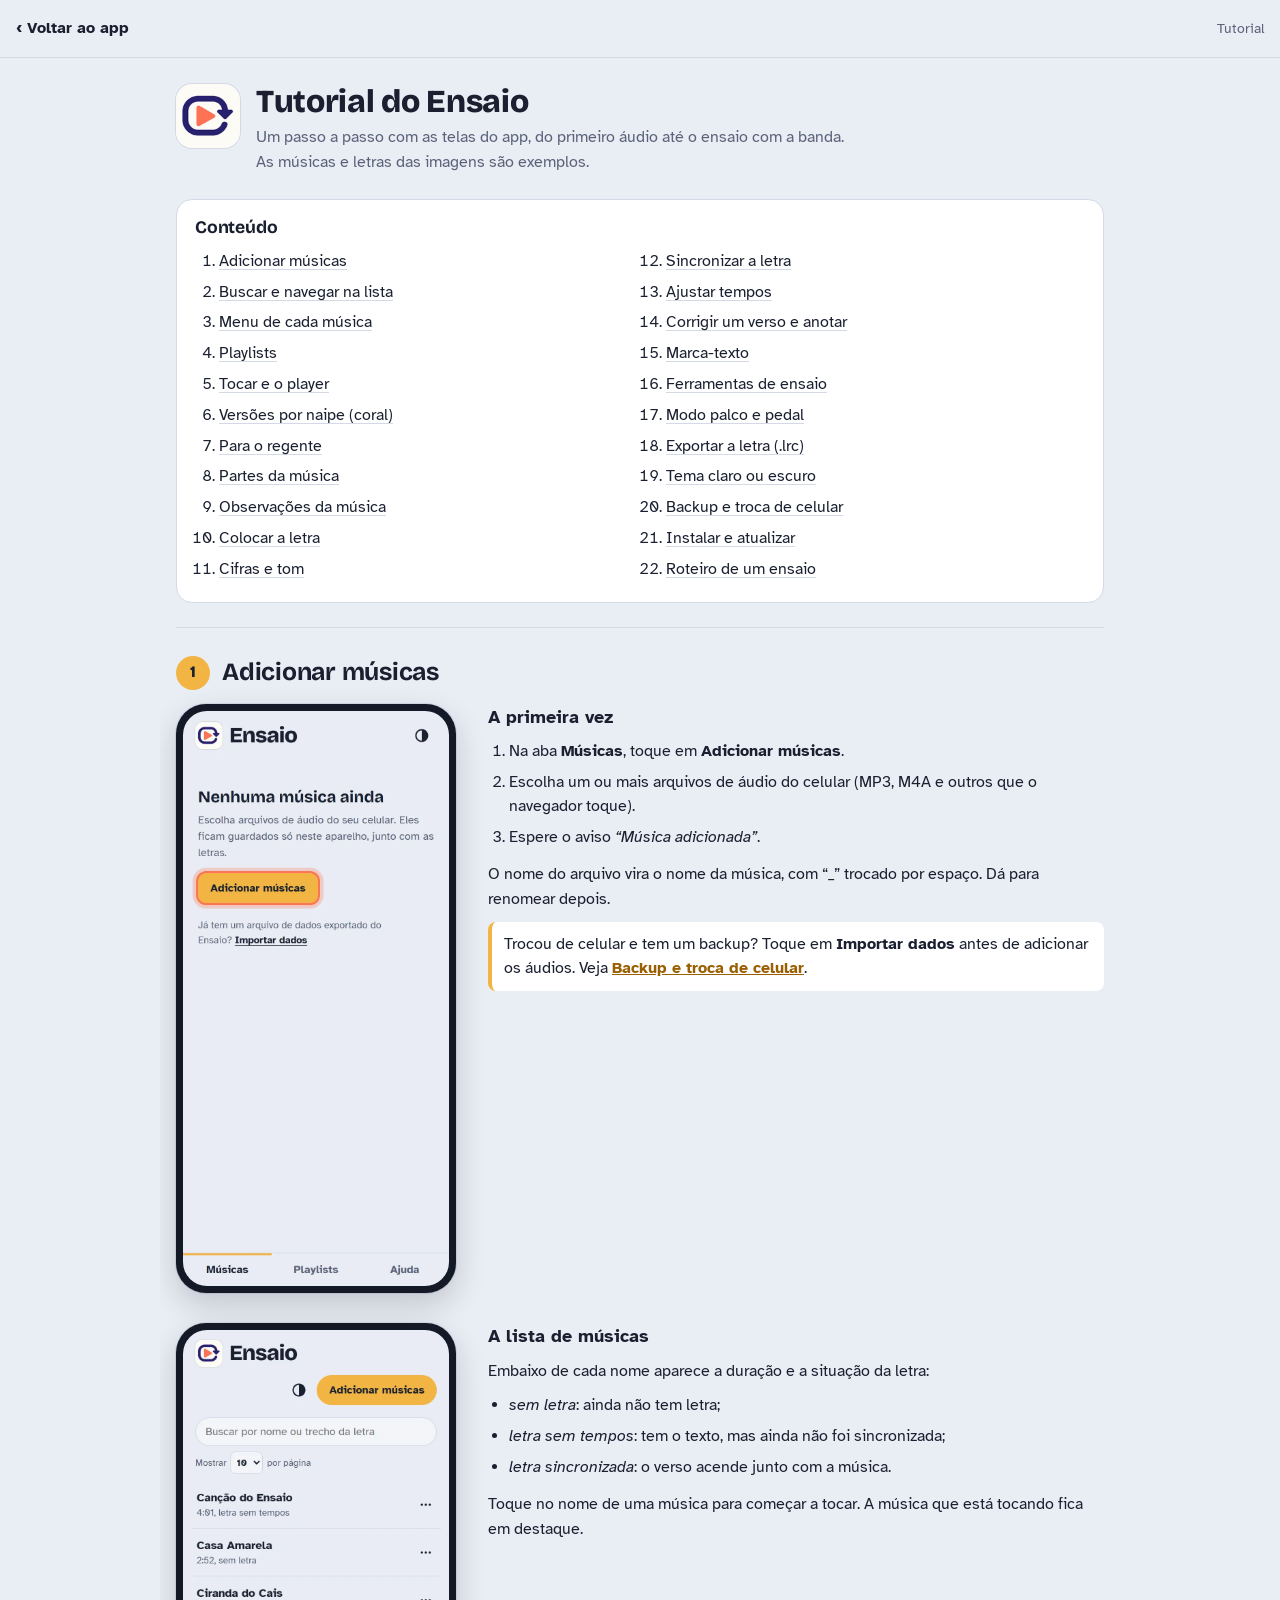
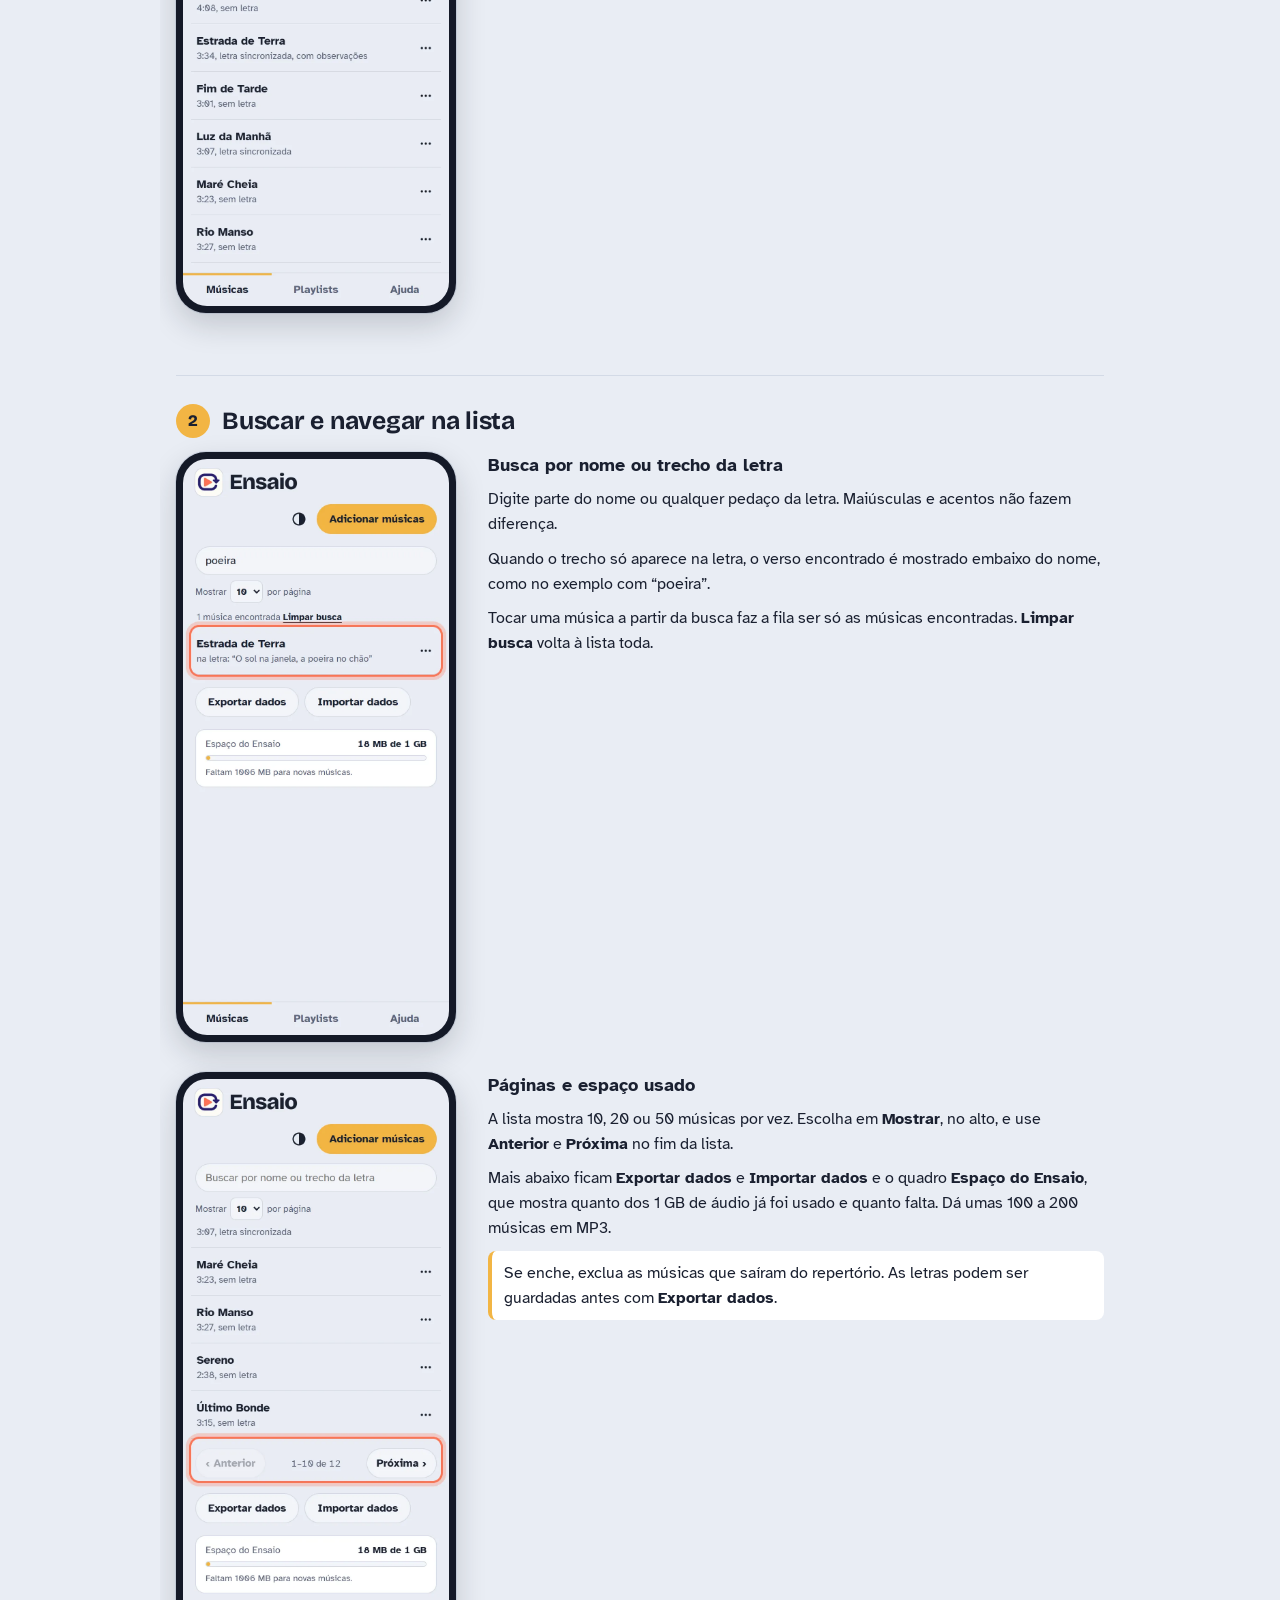
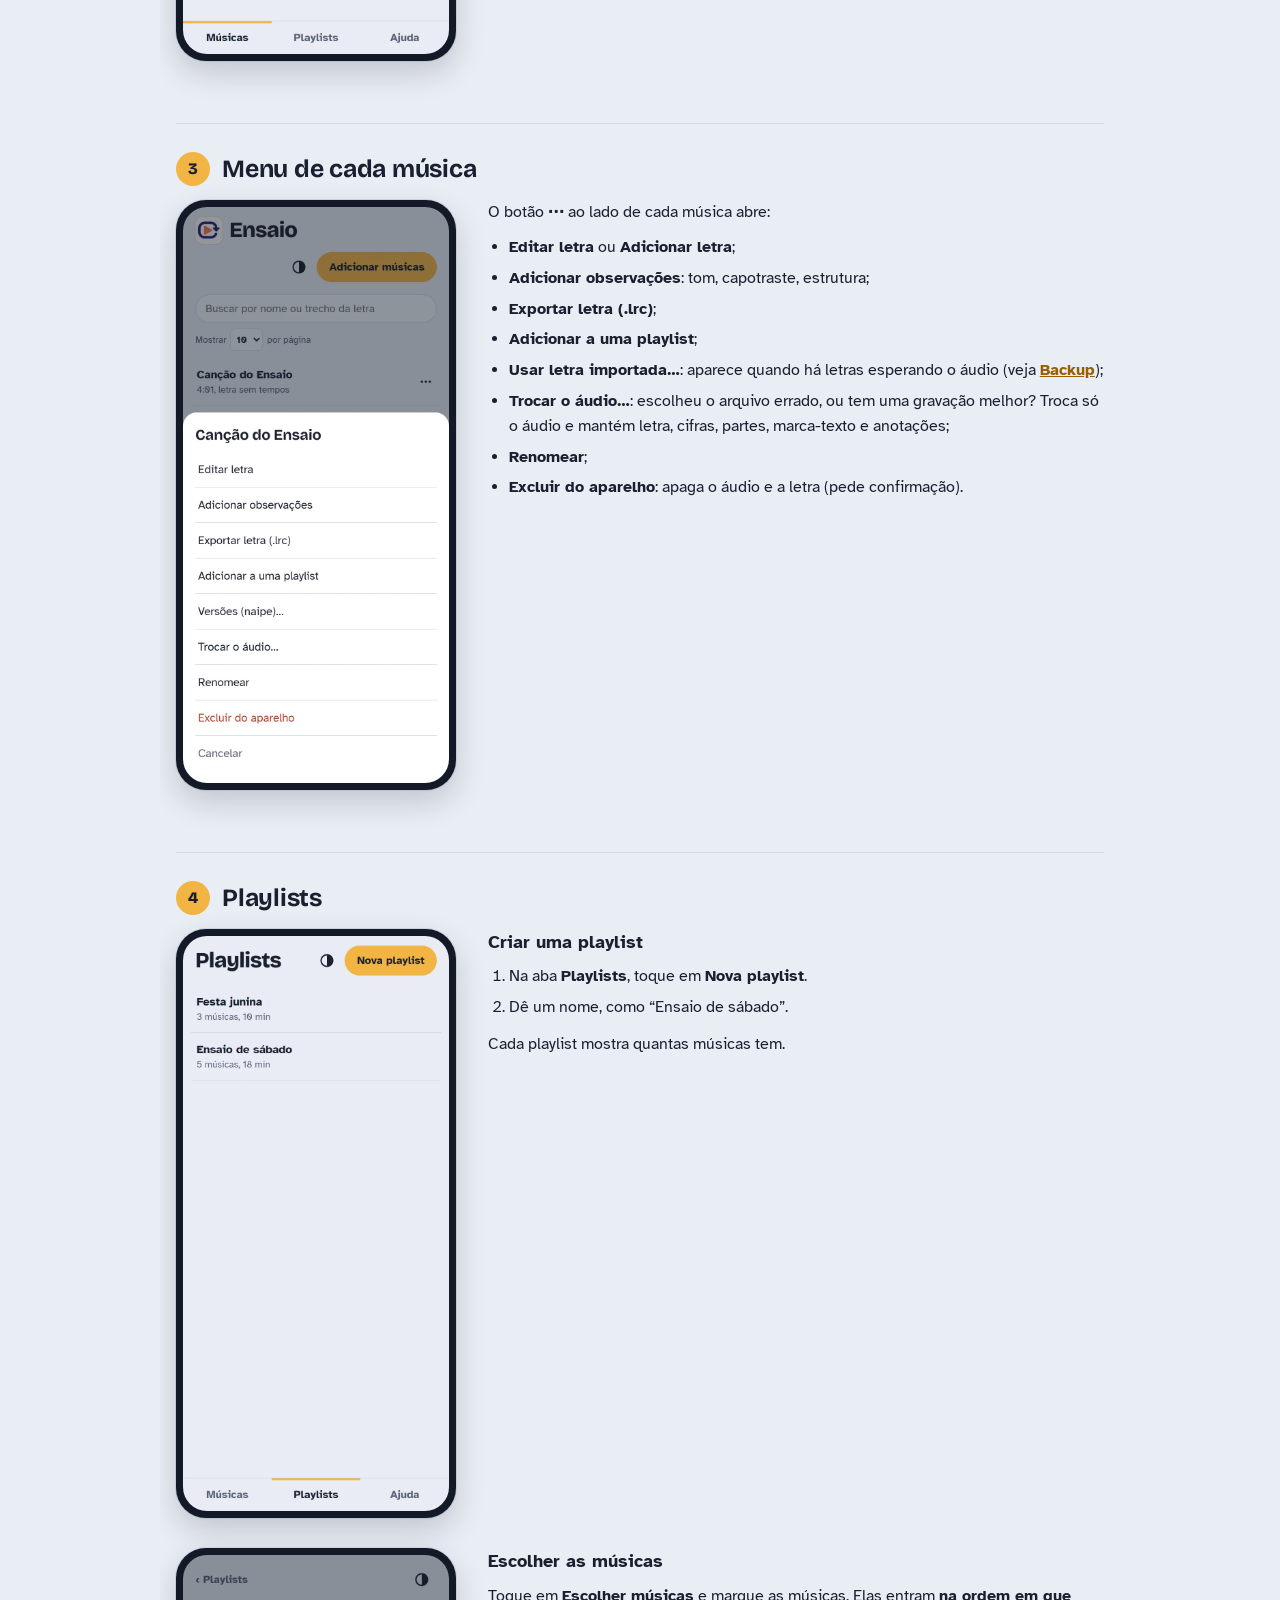
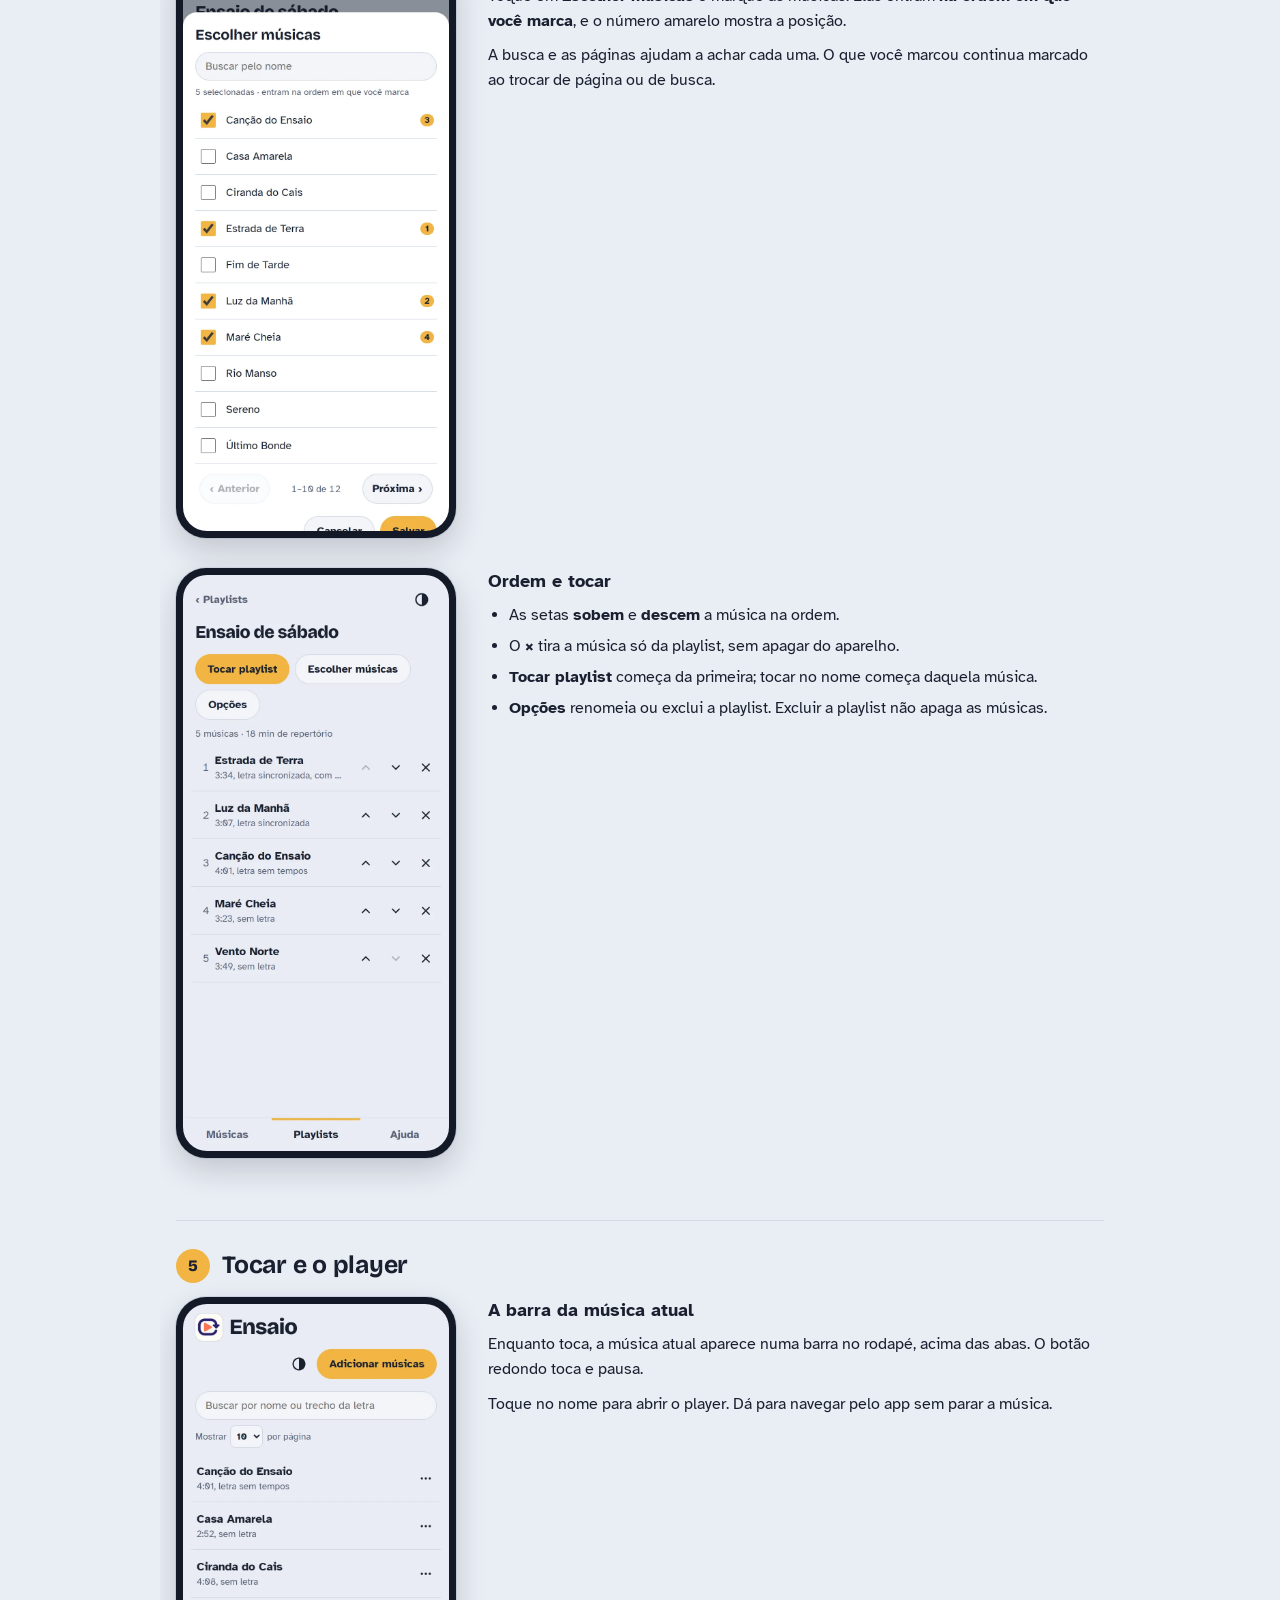
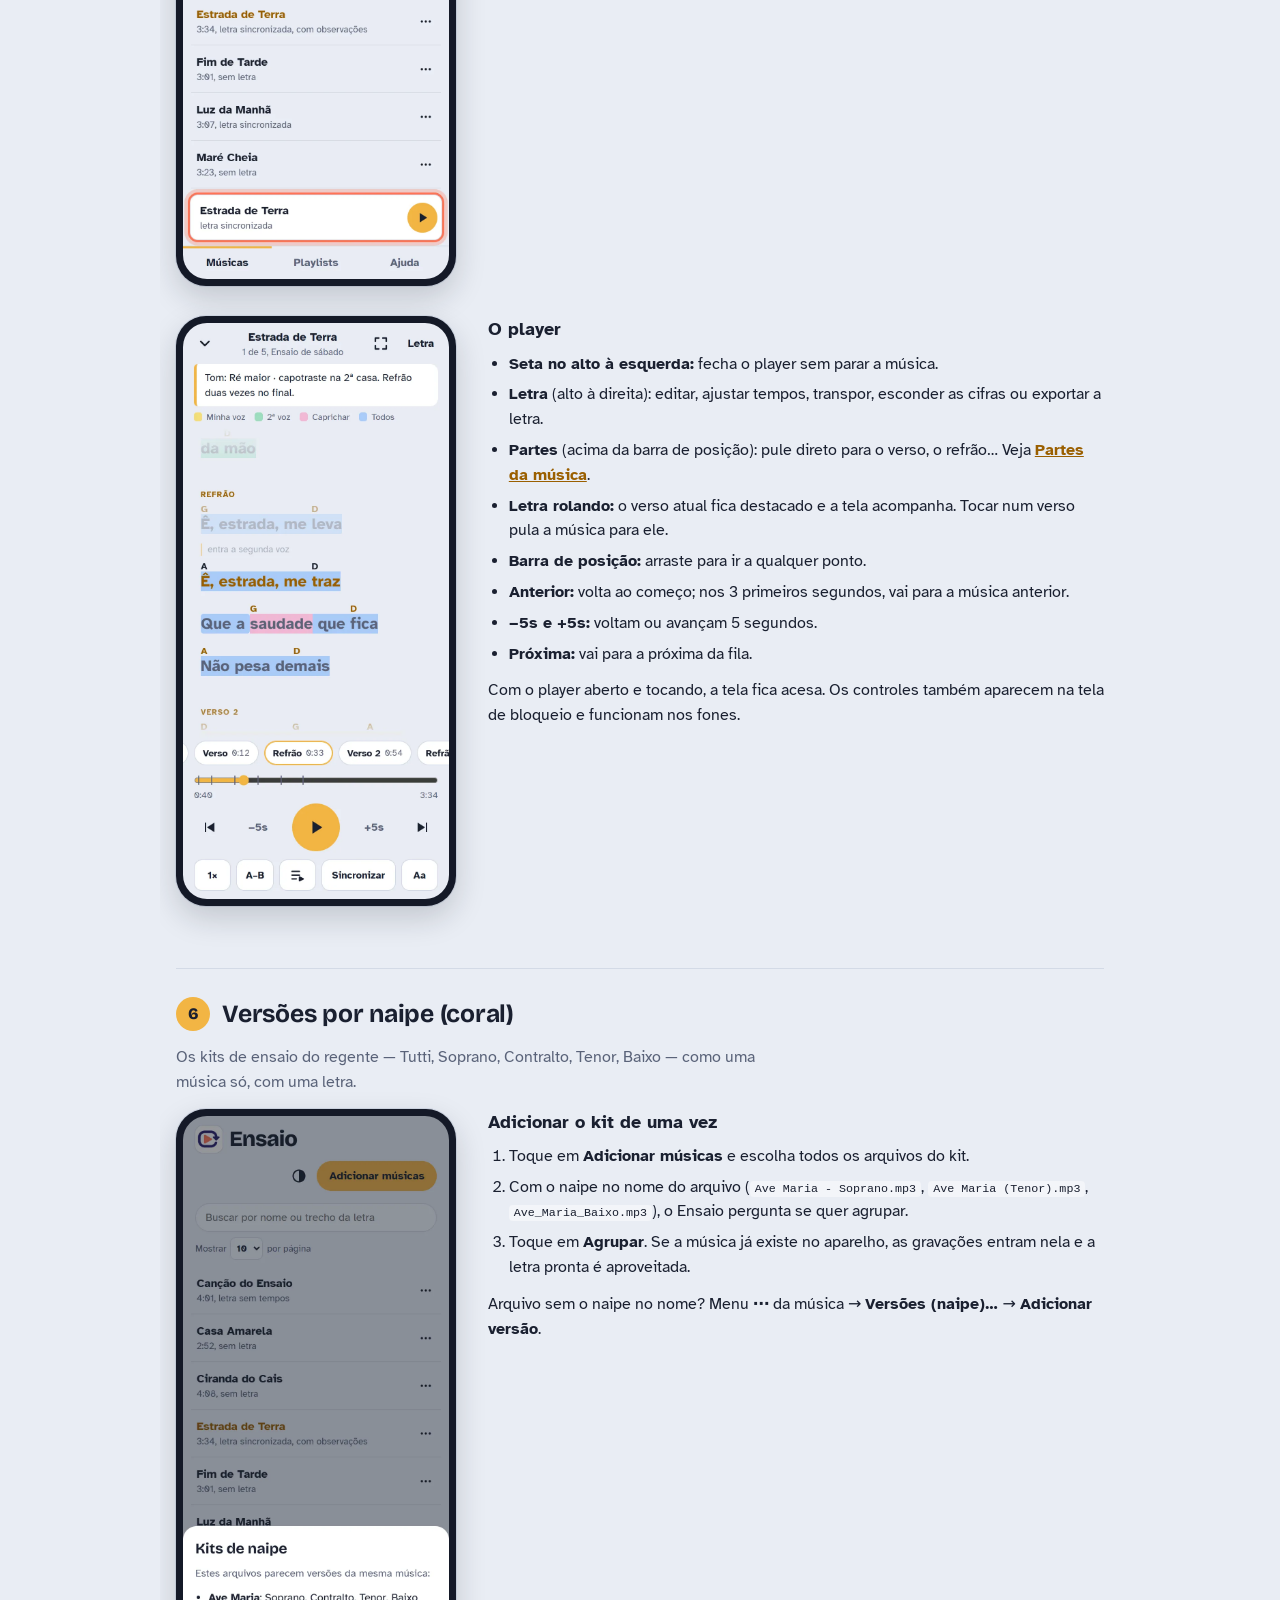
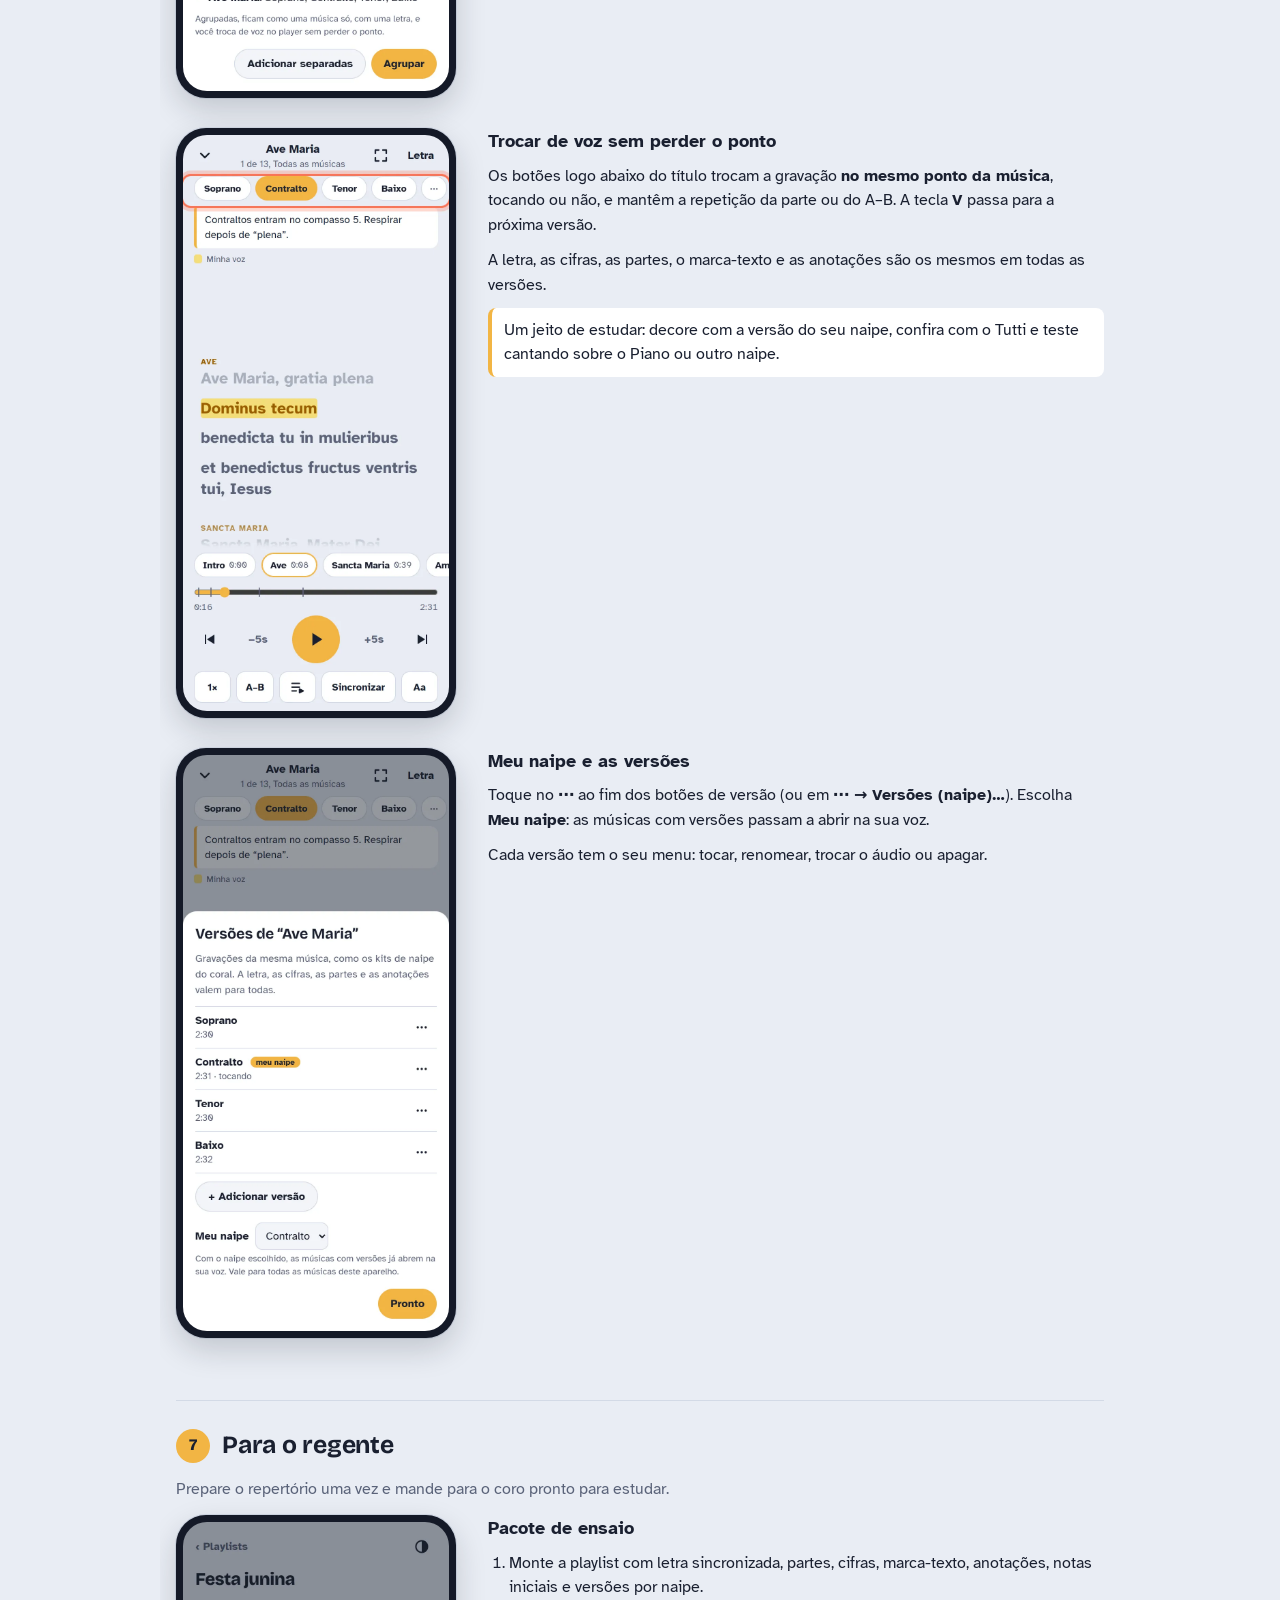
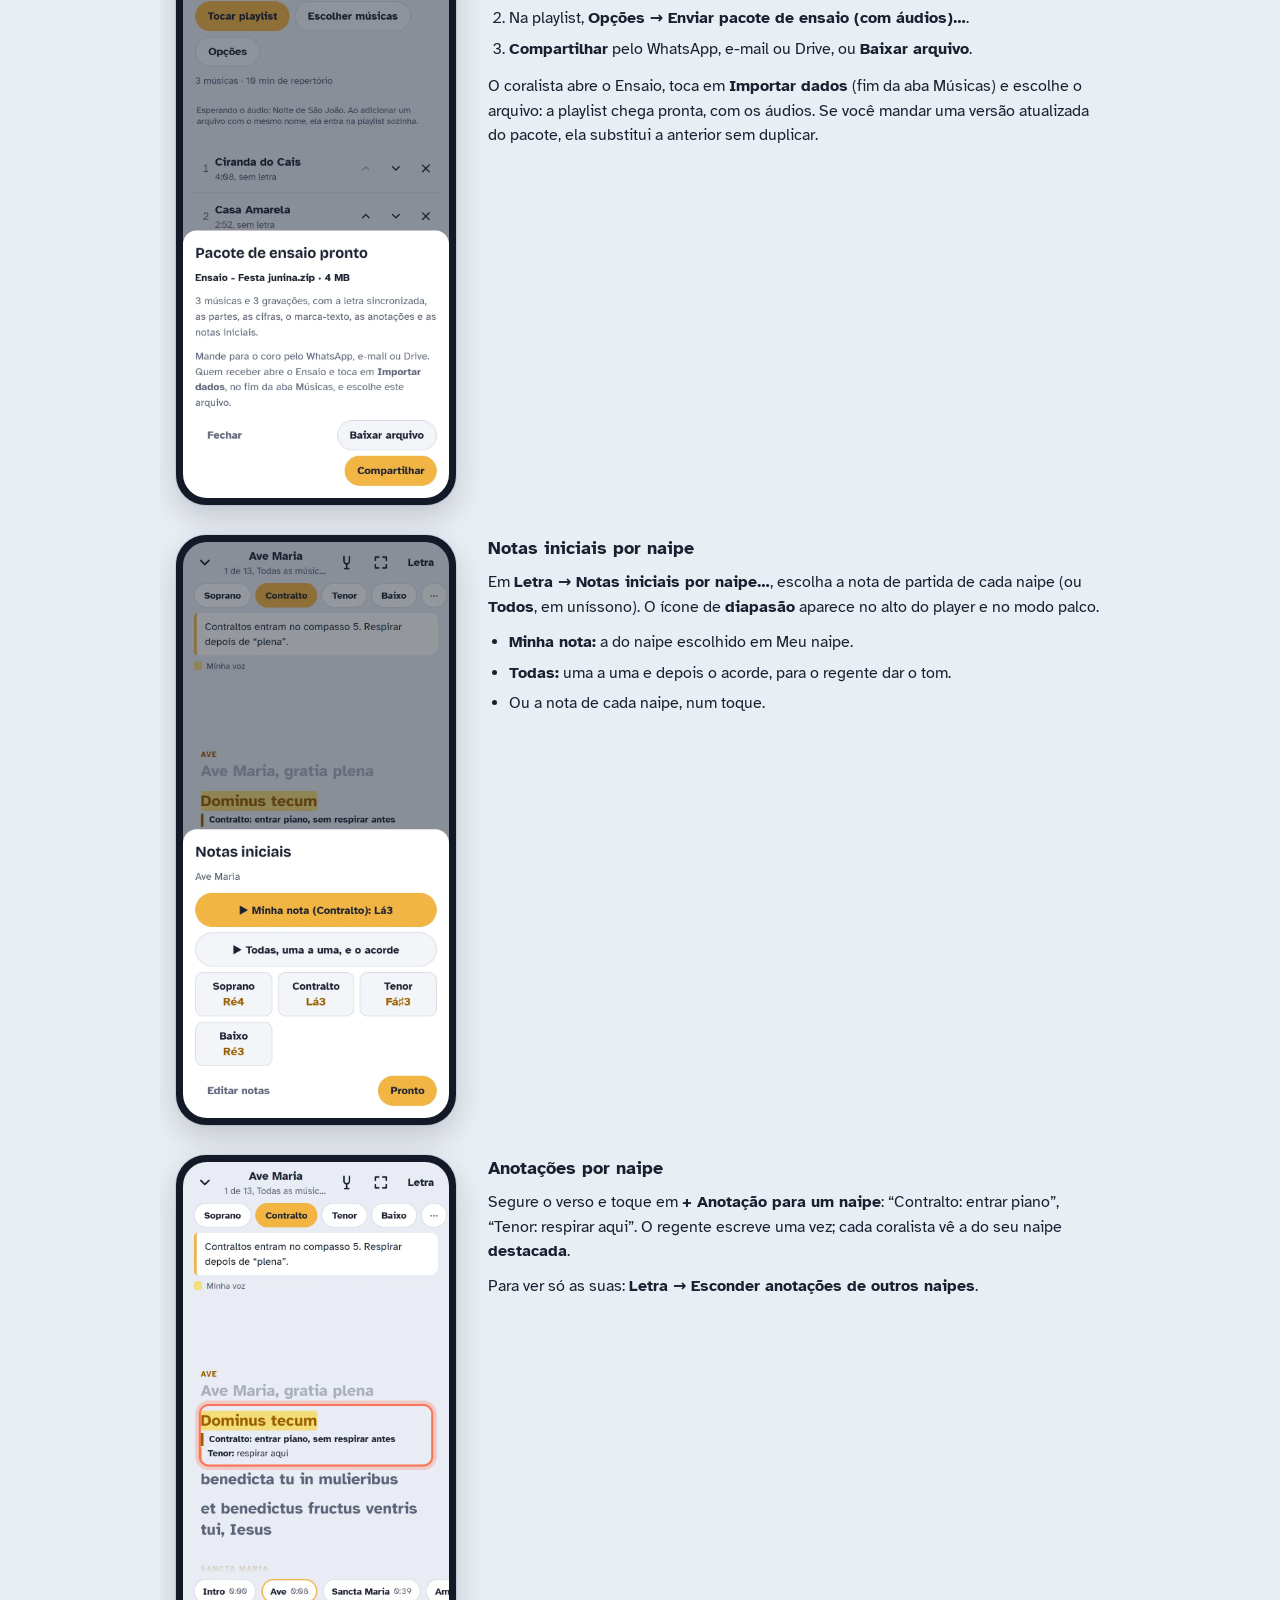
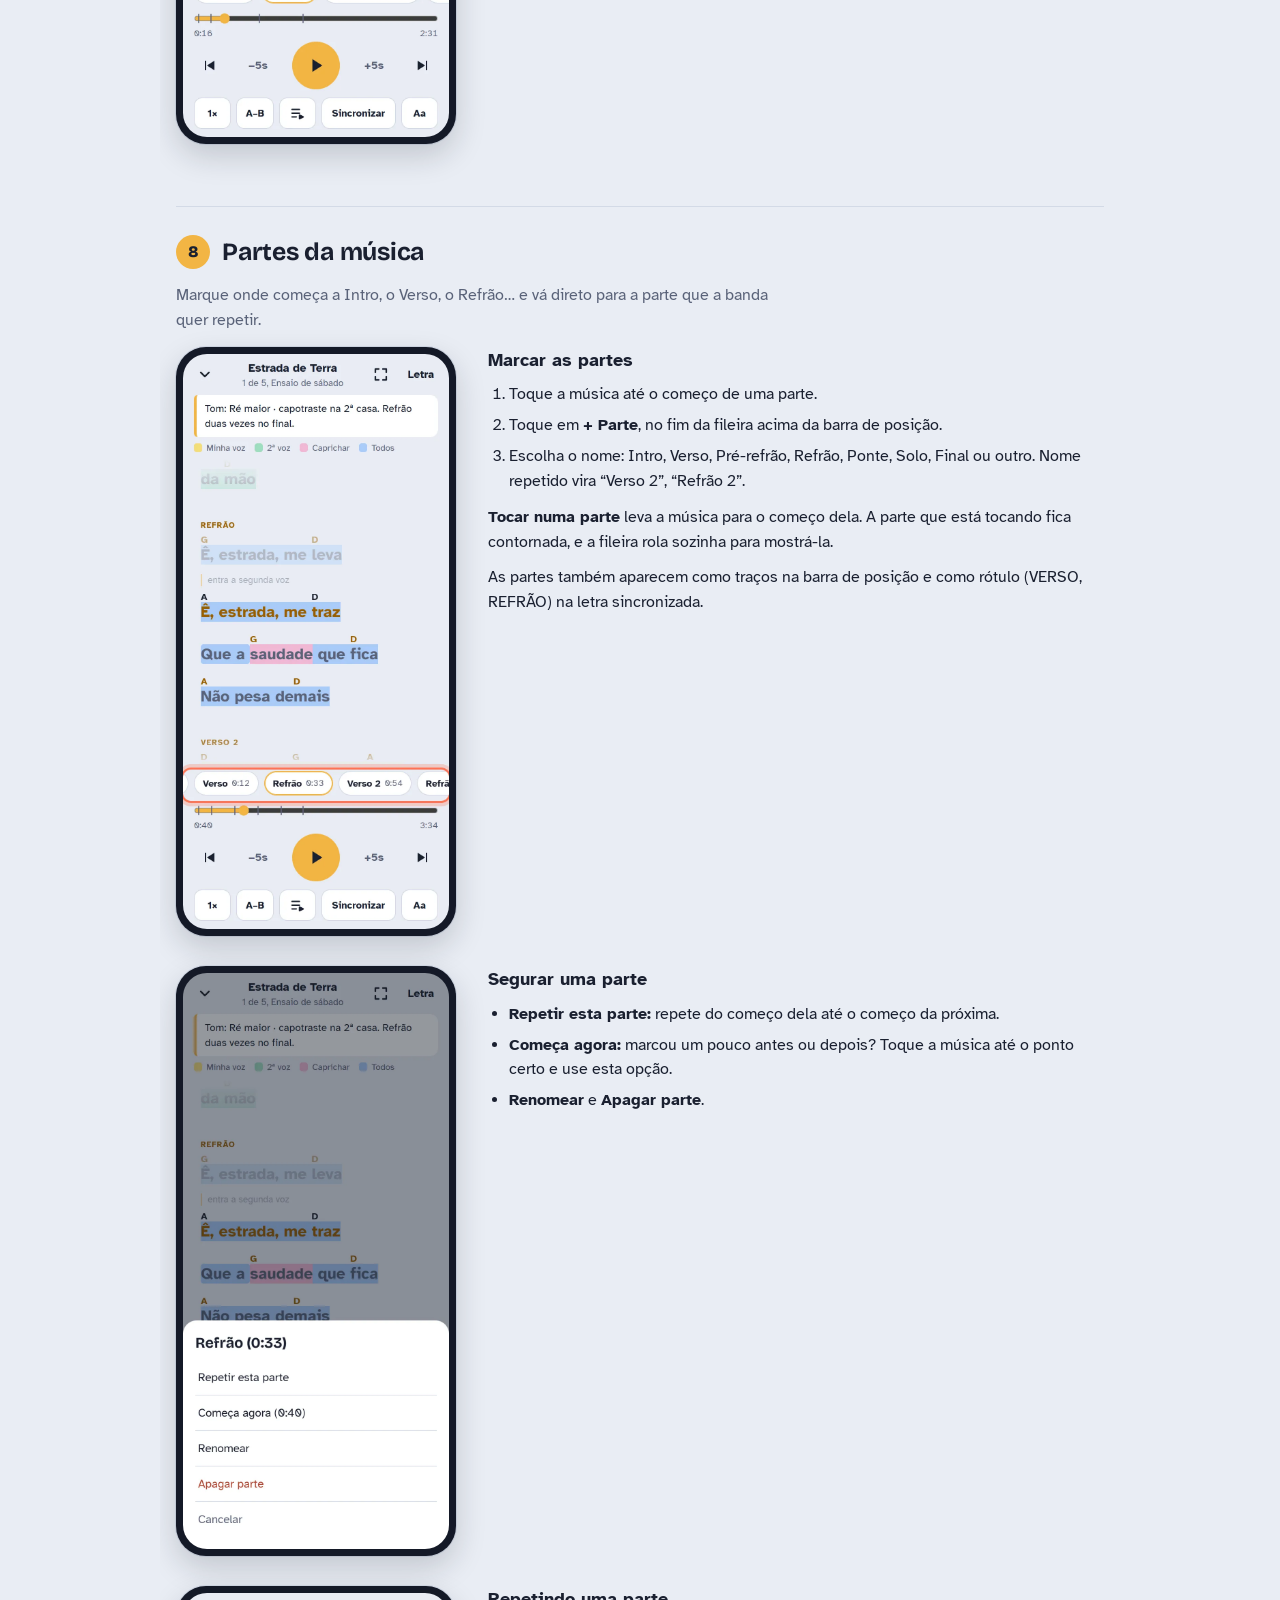
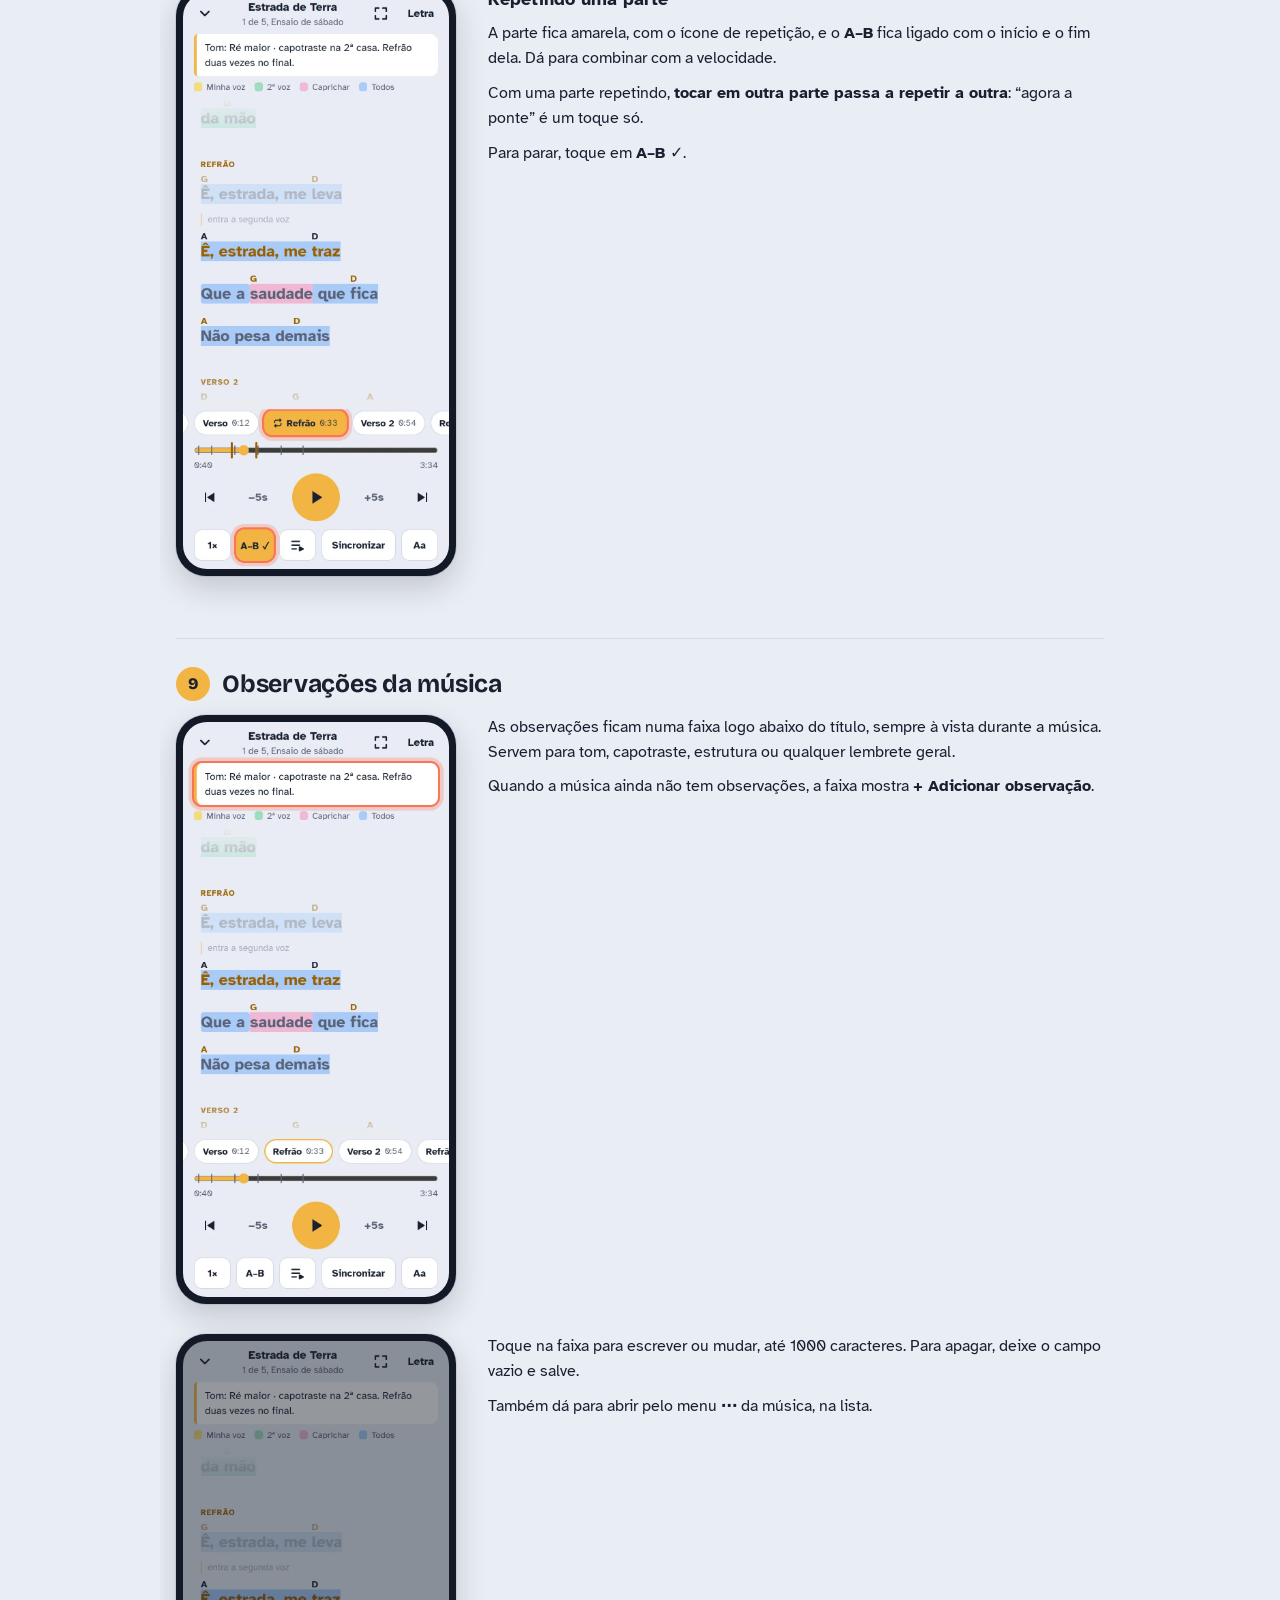
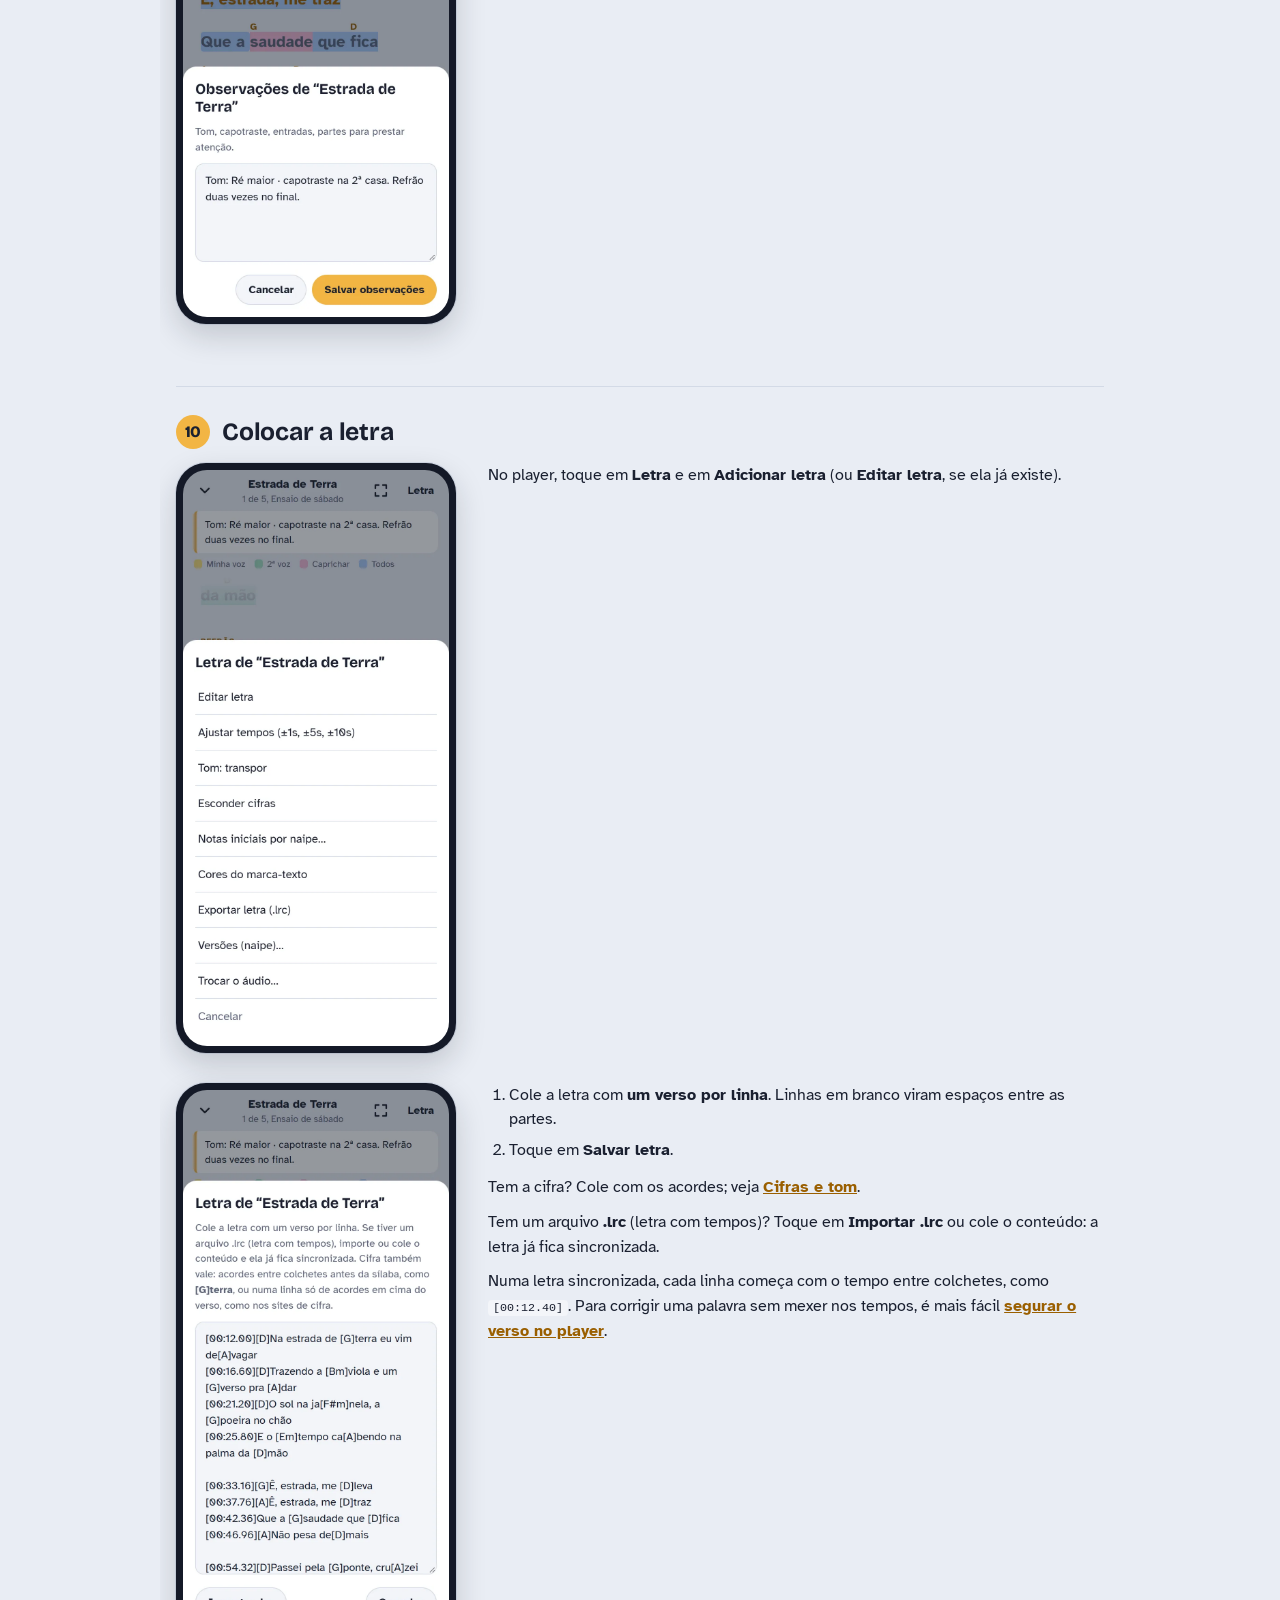
==== commit 357119f3: "add pacote de ensaio, notas iniciais e anotações por naipe - Pacote de ensaio: playlist com dados e " ====
--- a/tutorial.html
+++ b/tutorial.html
@@ -42,6 +42,7 @@
     <li><a href="#playlists">Playlists</a></li>
     <li><a href="#tocar">Tocar e o player</a></li>
     <li><a href="#versoes">Versões por naipe (coral)</a></li>
+    <li><a href="#regente">Para o regente</a></li>
     <li><a href="#partes">Partes da música</a></li>
     <li><a href="#observacoes">Observações da música</a></li>
     <li><a href="#letra">Colocar a letra</a></li>
@@ -230,8 +231,45 @@
   </div>
 </section>
 
+<section class="tut-sec" id="regente">
+  <h2><span class="n">7</span>Para o regente</h2>
+  <p class="sec-lead">Prepare o repertório uma vez e mande para o coro pronto para estudar.</p>
+  <div class="step">
+    <figure class="phone"><img src="img/tutorial/44-pacote.webp" width="780" height="1688" loading="lazy" alt="Pacote de ensaio pronto, com os botões Baixar arquivo e Compartilhar"></figure>
+    <div class="txt">
+      <h3>Pacote de ensaio</h3>
+      <ol>
+        <li>Monte a playlist com letra sincronizada, partes, cifras, marca-texto, anotações, notas iniciais e versões por naipe.</li>
+        <li>Na playlist, <b>Opções → Enviar pacote de ensaio (com áudios)…</b>.</li>
+        <li><b>Compartilhar</b> pelo WhatsApp, e-mail ou Drive, ou <b>Baixar arquivo</b>.</li>
+      </ol>
+      <p>O coralista abre o Ensaio, toca em <b>Importar dados</b> (fim da aba Músicas) e escolhe o arquivo: a playlist chega pronta, com os áudios. Se você mandar uma versão atualizada do pacote, ela substitui a anterior sem duplicar.</p>
+    </div>
+  </div>
+  <div class="step">
+    <figure class="phone"><img src="img/tutorial/45-diapasao.webp" width="780" height="1688" loading="lazy" alt="Janela Notas iniciais com Minha nota, Todas e as notas de cada naipe"></figure>
+    <div class="txt">
+      <h3>Notas iniciais por naipe</h3>
+      <p>Em <b>Letra → Notas iniciais por naipe…</b>, escolha a nota de partida de cada naipe (ou <b>Todos</b>, em uníssono). O ícone de <b>diapasão</b> aparece no alto do player e no modo palco.</p>
+      <ul>
+        <li><b>Minha nota:</b> a do naipe escolhido em Meu naipe.</li>
+        <li><b>Todas:</b> uma a uma e depois o acorde, para o regente dar o tom.</li>
+        <li>Ou a nota de cada naipe, num toque.</li>
+      </ul>
+    </div>
+  </div>
+  <div class="step">
+    <figure class="phone"><img src="img/tutorial/46-anotacao-naipe.webp" width="780" height="1688" loading="lazy" alt="Verso com anotações para Contralto, destacada, e para Tenor"></figure>
+    <div class="txt">
+      <h3>Anotações por naipe</h3>
+      <p>Segure o verso e toque em <b>+ Anotação para um naipe</b>: “Contralto: entrar piano”, “Tenor: respirar aqui”. O regente escreve uma vez; cada coralista vê a do seu naipe <b>destacada</b>.</p>
+      <p>Para ver só as suas: <b>Letra → Esconder anotações de outros naipes</b>.</p>
+    </div>
+  </div>
+</section>
+
 <section class="tut-sec" id="partes">
-  <h2><span class="n">7</span>Partes da música</h2>
+  <h2><span class="n">8</span>Partes da música</h2>
   <p class="sec-lead">Marque onde começa a Intro, o Verso, o Refrão… e vá direto para a parte que a banda quer repetir.</p>
   <div class="step">
     <figure class="phone"><img src="img/tutorial/31-partes.webp" width="780" height="1688" loading="lazy" alt="Fileira de partes acima da barra de posição, com o Refrão contornado"></figure>
@@ -269,7 +307,7 @@
 </section>
 
 <section class="tut-sec" id="observacoes">
-  <h2><span class="n">8</span>Observações da música</h2>
+  <h2><span class="n">9</span>Observações da música</h2>
   <div class="step">
     <figure class="phone"><img src="img/tutorial/11-observacoes-faixa.webp" width="780" height="1688" loading="lazy" alt="Faixa de observações destacada abaixo do título no player"></figure>
     <div class="txt">
@@ -287,7 +325,7 @@
 </section>
 
 <section class="tut-sec" id="letra">
-  <h2><span class="n">9</span>Colocar a letra</h2>
+  <h2><span class="n">10</span>Colocar a letra</h2>
   <div class="step">
     <figure class="phone"><img src="img/tutorial/13-menu-letra.webp" width="780" height="1688" loading="lazy" alt="Menu Letra do player"></figure>
     <div class="txt">
@@ -309,7 +347,7 @@
 </section>
 
 <section class="tut-sec" id="cifras">
-  <h2><span class="n">10</span>Cifras e tom</h2>
+  <h2><span class="n">11</span>Cifras e tom</h2>
   <div class="step">
     <figure class="phone"><img src="img/tutorial/34-cifras.webp" width="780" height="1688" loading="lazy" alt="Letra com os acordes em cima das sílabas e o verso atual destacado"></figure>
     <div class="txt">
@@ -338,7 +376,7 @@
 </section>
 
 <section class="tut-sec" id="sincronizar">
-  <h2><span class="n">11</span>Sincronizar a letra</h2>
+  <h2><span class="n">12</span>Sincronizar a letra</h2>
   <div class="step">
     <figure class="phone"><img src="img/tutorial/16-sincronizar.webp" width="780" height="1688" loading="lazy" alt="Modo sincronizar com o botão Marcar linha destacado"></figure>
     <div class="txt">
@@ -365,7 +403,7 @@
 </section>
 
 <section class="tut-sec" id="ajustar">
-  <h2><span class="n">12</span>Ajustar tempos</h2>
+  <h2><span class="n">13</span>Ajustar tempos</h2>
   <div class="step">
     <figure class="phone"><img src="img/tutorial/17-ajustar.webp" width="780" height="1688" loading="lazy" alt="Barra de ajuste com os botões de menos 10 a mais 10 segundos destacados"></figure>
     <div class="txt">
@@ -384,7 +422,7 @@
 </section>
 
 <section class="tut-sec" id="verso">
-  <h2><span class="n">13</span>Corrigir um verso e anotar</h2>
+  <h2><span class="n">14</span>Corrigir um verso e anotar</h2>
   <div class="step">
     <figure class="phone"><img src="img/tutorial/18-editar-verso.webp" width="780" height="1688" loading="lazy" alt="Janela Editar verso com o texto e a anotação"></figure>
     <div class="txt">
@@ -400,7 +438,7 @@
 </section>
 
 <section class="tut-sec" id="marca-texto">
-  <h2><span class="n">14</span>Marca-texto</h2>
+  <h2><span class="n">15</span>Marca-texto</h2>
   <p class="sec-lead">Pinte versos ou trechos: quem canta cada parte, onde entra o coro, a palavra para caprichar.</p>
   <div class="step">
     <figure class="phone"><img src="img/tutorial/36-marca-texto.webp" width="780" height="1688" loading="lazy" alt="Editar verso com a palavra saudade selecionada e as cores do marca-texto"></figure>
@@ -427,7 +465,7 @@
 </section>
 
 <section class="tut-sec" id="ferramentas">
-  <h2><span class="n">15</span>Ferramentas de ensaio</h2>
+  <h2><span class="n">16</span>Ferramentas de ensaio</h2>
   <p class="sec-lead">A fileira de botões no rodapé do player: <b>velocidade</b>, <b>A–B</b>, <b>ao terminar</b>, <b>Sincronizar</b> e <b>Aa</b>.</p>
   <div class="step">
     <figure class="phone"><img src="img/tutorial/19-velocidade.webp" width="780" height="1688" loading="lazy" alt="Menu de velocidade de 0,5 a 1,25 vezes"></figure>
@@ -474,7 +512,7 @@
 </section>
 
 <section class="tut-sec" id="palco">
-  <h2><span class="n">16</span>Modo palco e pedal</h2>
+  <h2><span class="n">17</span>Modo palco e pedal</h2>
   <p class="sec-lead">Para tocar ao vivo ou ensaiar de longe, com as mãos no instrumento.</p>
   <div class="step">
     <figure class="phone"><img src="img/tutorial/38-palco.webp" width="780" height="1688" loading="lazy" alt="Modo palco: letra grande em tela cheia, com o nome da música e a próxima no alto"></figure>
@@ -513,7 +551,7 @@
 </section>
 
 <section class="tut-sec" id="lrc">
-  <h2><span class="n">17</span>Exportar a letra (.lrc)</h2>
+  <h2><span class="n">18</span>Exportar a letra (.lrc)</h2>
   <div class="step">
     <figure class="phone"><img src="img/tutorial/23-exportar-lrc.webp" width="780" height="1688" loading="lazy" alt="Janela Exportar letra com o conteúdo do arquivo .lrc"></figure>
     <div class="txt">
@@ -529,7 +567,7 @@
 </section>
 
 <section class="tut-sec" id="tema">
-  <h2><span class="n">18</span>Tema claro ou escuro</h2>
+  <h2><span class="n">19</span>Tema claro ou escuro</h2>
   <div class="step">
     <figure class="phone"><img src="img/tutorial/25-tema.webp" width="780" height="1688" loading="lazy" alt="Menu Tema com Automático, Claro e Escuro"></figure>
     <div class="txt">
@@ -550,7 +588,7 @@
 </section>
 
 <section class="tut-sec" id="backup">
-  <h2><span class="n">19</span>Backup e troca de celular</h2>
+  <h2><span class="n">20</span>Backup e troca de celular</h2>
   <p class="sec-lead">Tudo fica só no navegador deste celular. <b>Limpar os dados do navegador apaga tudo</b>, então faça um backup de vez em quando.</p>
   <div class="step">
     <figure class="phone"><img src="img/tutorial/26-exportar-dados.webp" width="780" height="1688" loading="lazy" alt="Janela Exportar dados com o resumo do arquivo"></figure>
@@ -585,7 +623,7 @@
 </section>
 
 <section class="tut-sec" id="instalar">
-  <h2><span class="n">20</span>Instalar e atualizar</h2>
+  <h2><span class="n">21</span>Instalar e atualizar</h2>
   <div class="step">
     <figure class="phone"><img src="img/tutorial/29-instalar.webp" width="780" height="1688" loading="lazy" alt="Ajuda com a seção Instalar no celular e o botão Instalar o app"></figure>
     <div class="txt">
@@ -608,7 +646,7 @@
 </section>
 
 <section class="tut-sec" id="roteiro">
-  <h2><span class="n">21</span>Roteiro de um ensaio</h2>
+  <h2><span class="n">22</span>Roteiro de um ensaio</h2>
   <div class="cards">
     <div class="card">
       <h3>Antes</h3>
@@ -618,6 +656,7 @@
         <li>Marque as partes (Intro, Verso, Refrão…).</li>
         <li>Monte a playlist na ordem do ensaio e confira a duração total do repertório.</li>
         <li>Coral? Adicione o kit de naipes de uma vez e agrupe; escolha <b>Meu naipe</b>.</li>
+        <li>Regente? Mande a playlist pronta com <b>Enviar pacote de ensaio</b>.</li>
         <li>Faça um <b>Exportar dados</b> para garantir.</li>
       </ul>
     </div>
--- a/css/styles.css
+++ b/css/styles.css
@@ -216,6 +216,25 @@
 .naipe-l select{font:inherit;font-weight:400;padding:8px 10px;border-radius:10px;border:1px solid var(--line);background:var(--surface2);color:var(--text);min-height:40px}
 .kit-list{margin:0 0 10px;padding-left:1.2em;line-height:1.5}
 .kit-list span{color:var(--muted);font-size:.88rem}
+/* Anotações por naipe */
+.lnote.vn b{font-weight:700}
+.lnote.vn.mine{color:var(--text);border-left-color:var(--hl);border-left-width:4px;font-weight:700}
+.line:not(.on):not(.target) .lnote.vn:not(.mine){opacity:.8}
+.vn-list{display:flex;flex-direction:column;gap:6px}
+.vn-row{display:flex;gap:6px;align-items:center}
+.vn-row select{font:inherit;padding:8px 6px;border-radius:10px;border:1px solid var(--line);background:var(--surface2);color:var(--text);min-height:44px;max-width:38%}
+.vn-row .field{flex:1;min-width:0;margin:0}
+.vn-add{margin:8px 0 4px;display:inline-block}
+/* Notas iniciais */
+.pitch-big{display:block;width:100%;margin:0 0 8px;min-height:50px;font-size:1rem}
+.pitch-grid{display:grid;grid-template-columns:repeat(auto-fill,minmax(96px,1fr));gap:8px;margin:6px 0 12px}
+.pitch-b{display:flex;flex-direction:column;align-items:center;gap:2px;background:var(--surface2);border:1px solid var(--line);border-radius:12px;padding:10px 6px;min-height:58px}
+.pitch-b span{color:var(--hl);font-weight:800;font-size:1.05rem}
+.pitch-edit{margin:0 0 10px}
+.pe-row{display:flex;align-items:center;gap:8px;padding:5px 0;border-top:1px solid var(--line)}
+.pe-k{flex:0 0 92px;font-weight:700}
+.pe-row select{flex:1;min-width:0;font:inherit;padding:8px 6px;border-radius:10px;border:1px solid var(--line);background:var(--surface2);color:var(--text);min-height:42px}
+.pk-name{font-weight:700;color:var(--text)!important;overflow-wrap:anywhere}
 .parts{display:flex;gap:8px;overflow-x:auto;padding:2px 0 8px;margin:0 -16px;padding-left:16px;padding-right:16px;scrollbar-width:none;scroll-snap-type:x proximity;scroll-padding:0 16px}
 .parts::-webkit-scrollbar{display:none}
 .part-chip{flex:none;display:inline-flex;align-items:center;gap:6px;background:var(--surface);border:1px solid var(--line);border-radius:999px;padding:5px 12px;font-size:.86rem;font-weight:700;min-height:36px;scroll-snap-align:start;-webkit-user-select:none;user-select:none;-webkit-touch-callout:none;touch-action:pan-x}
